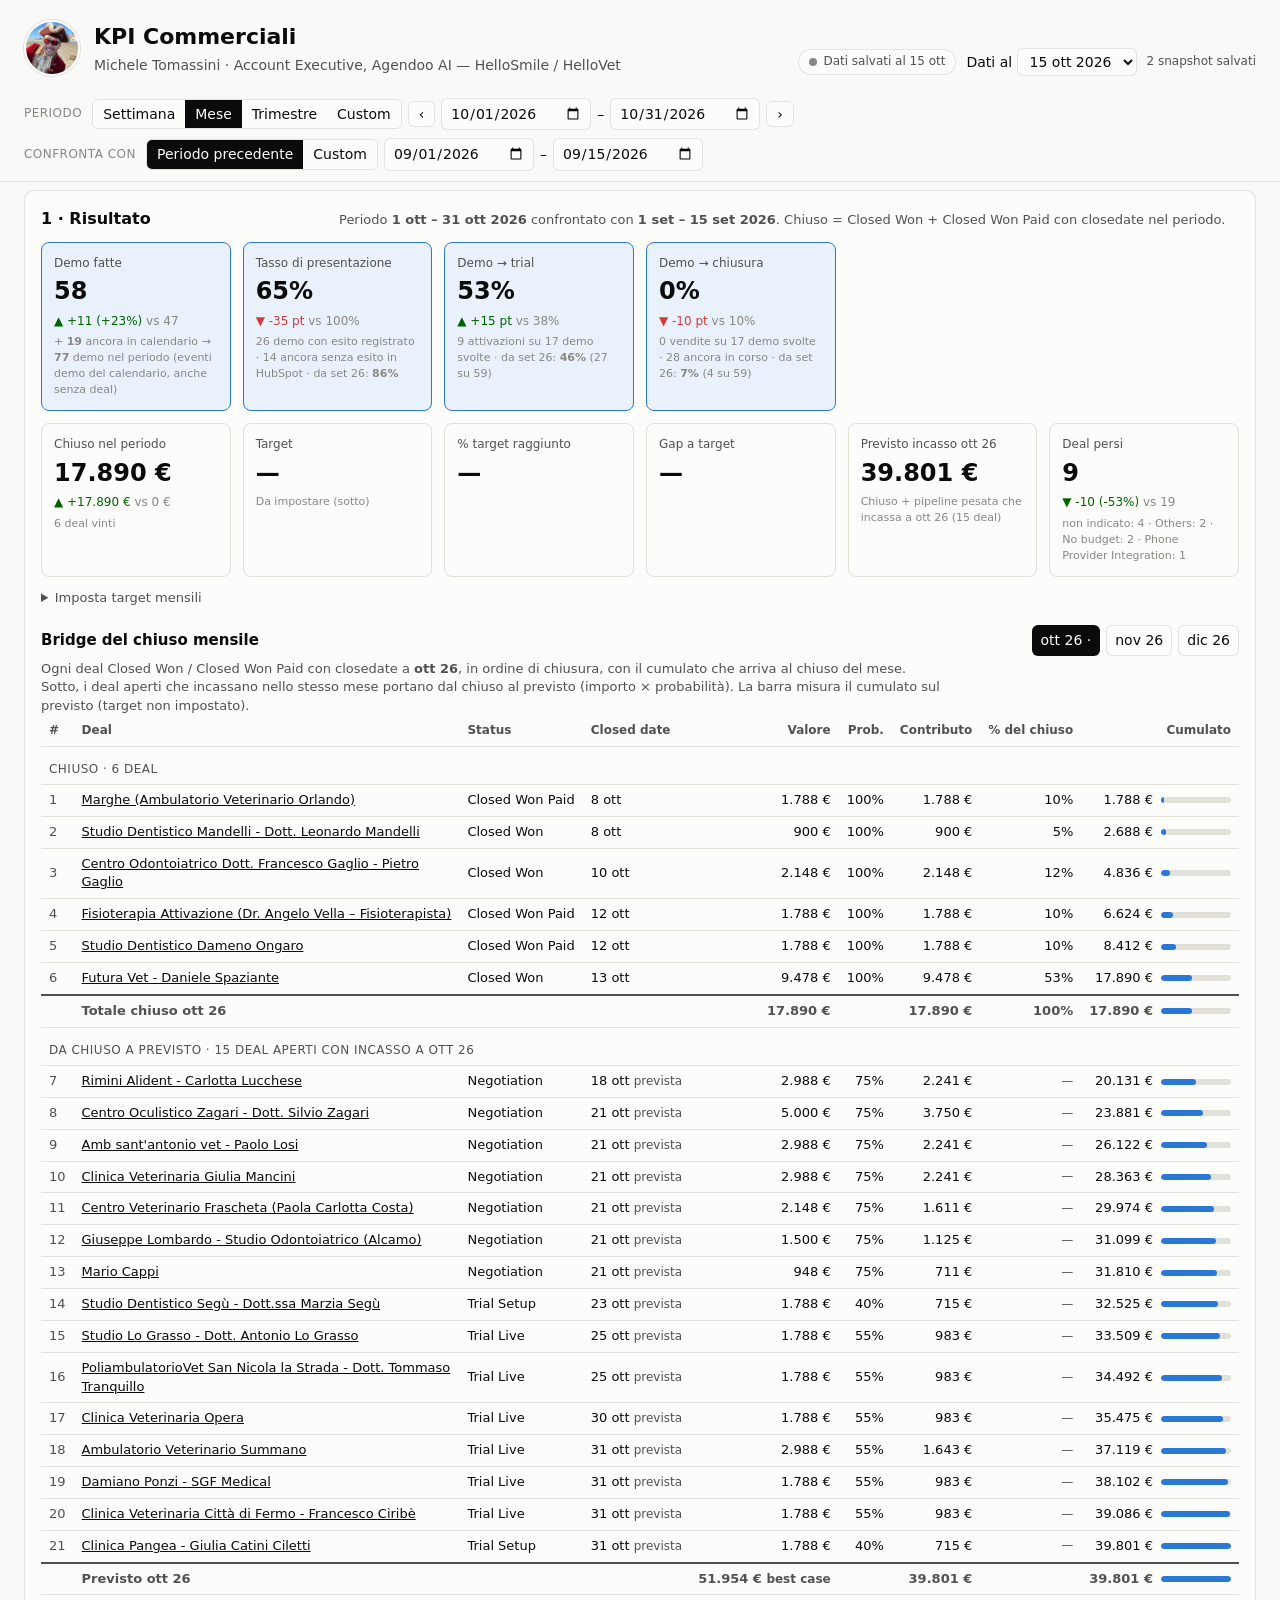
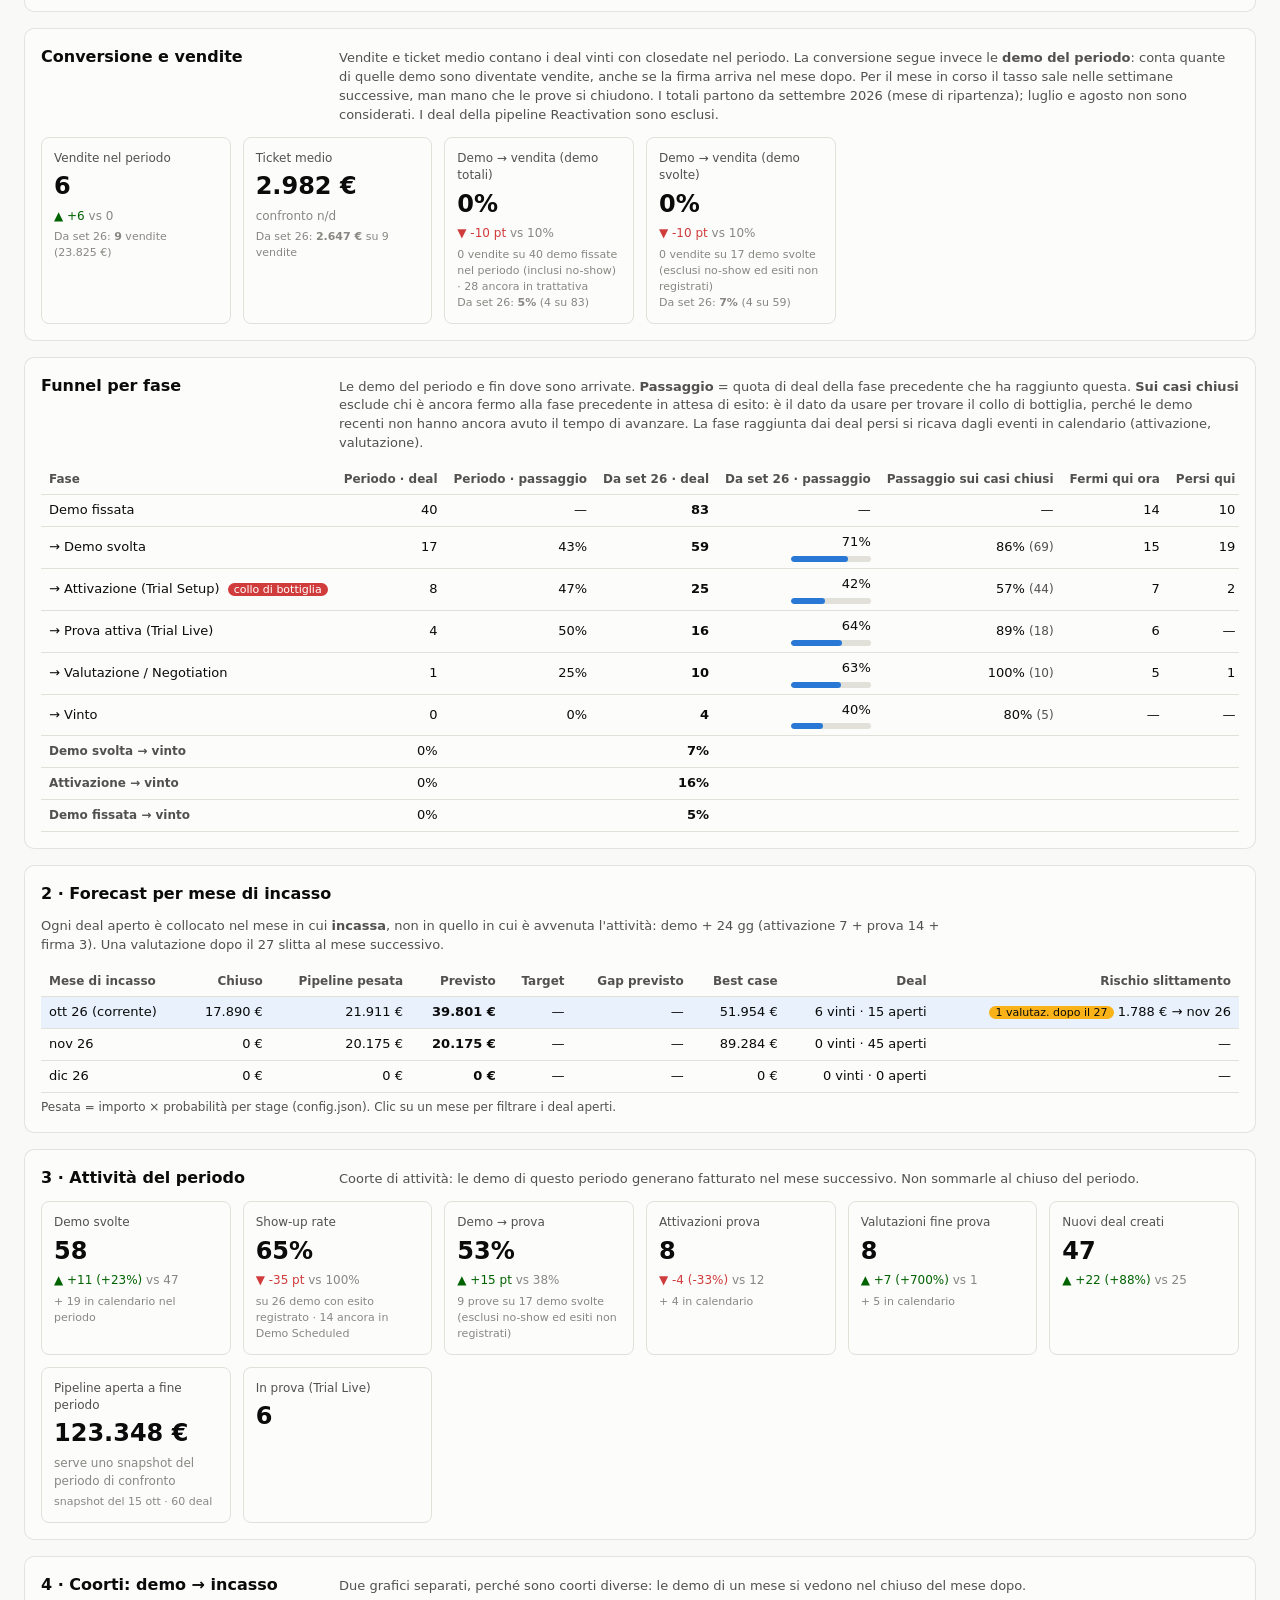
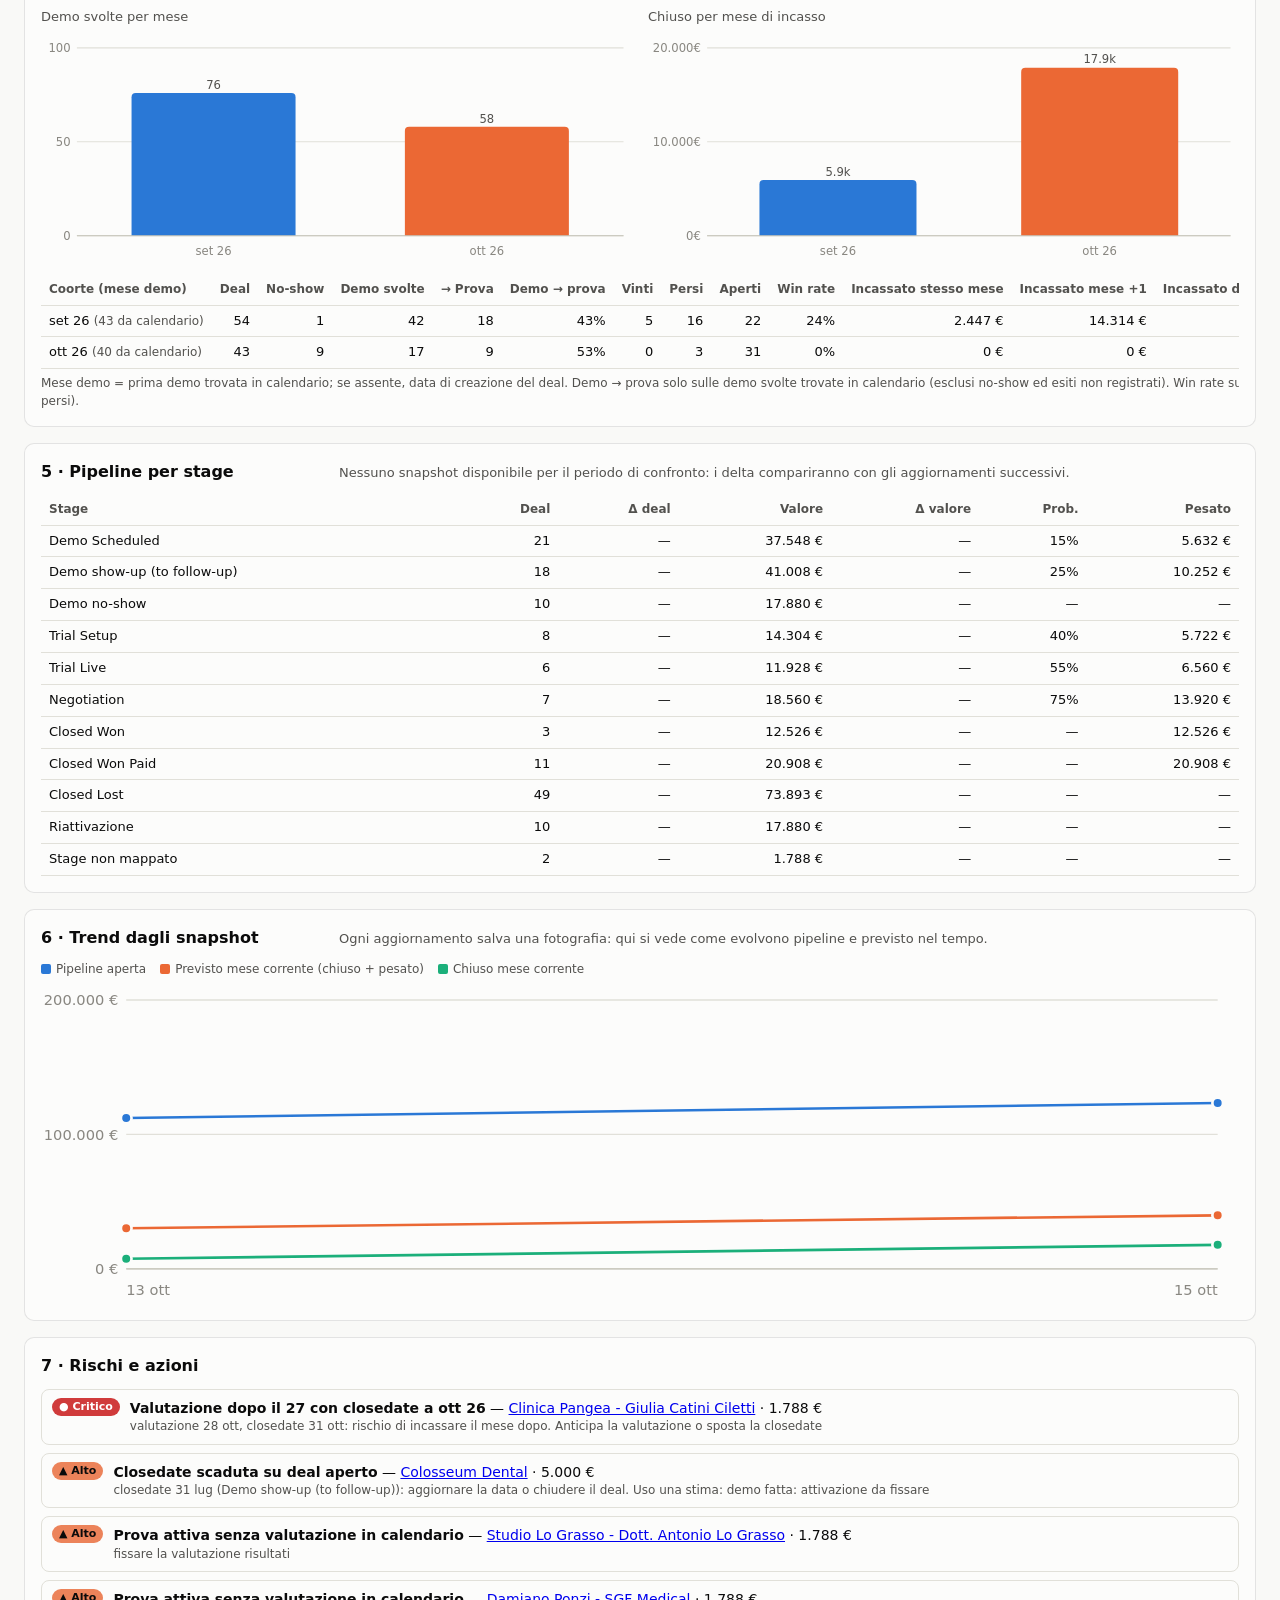
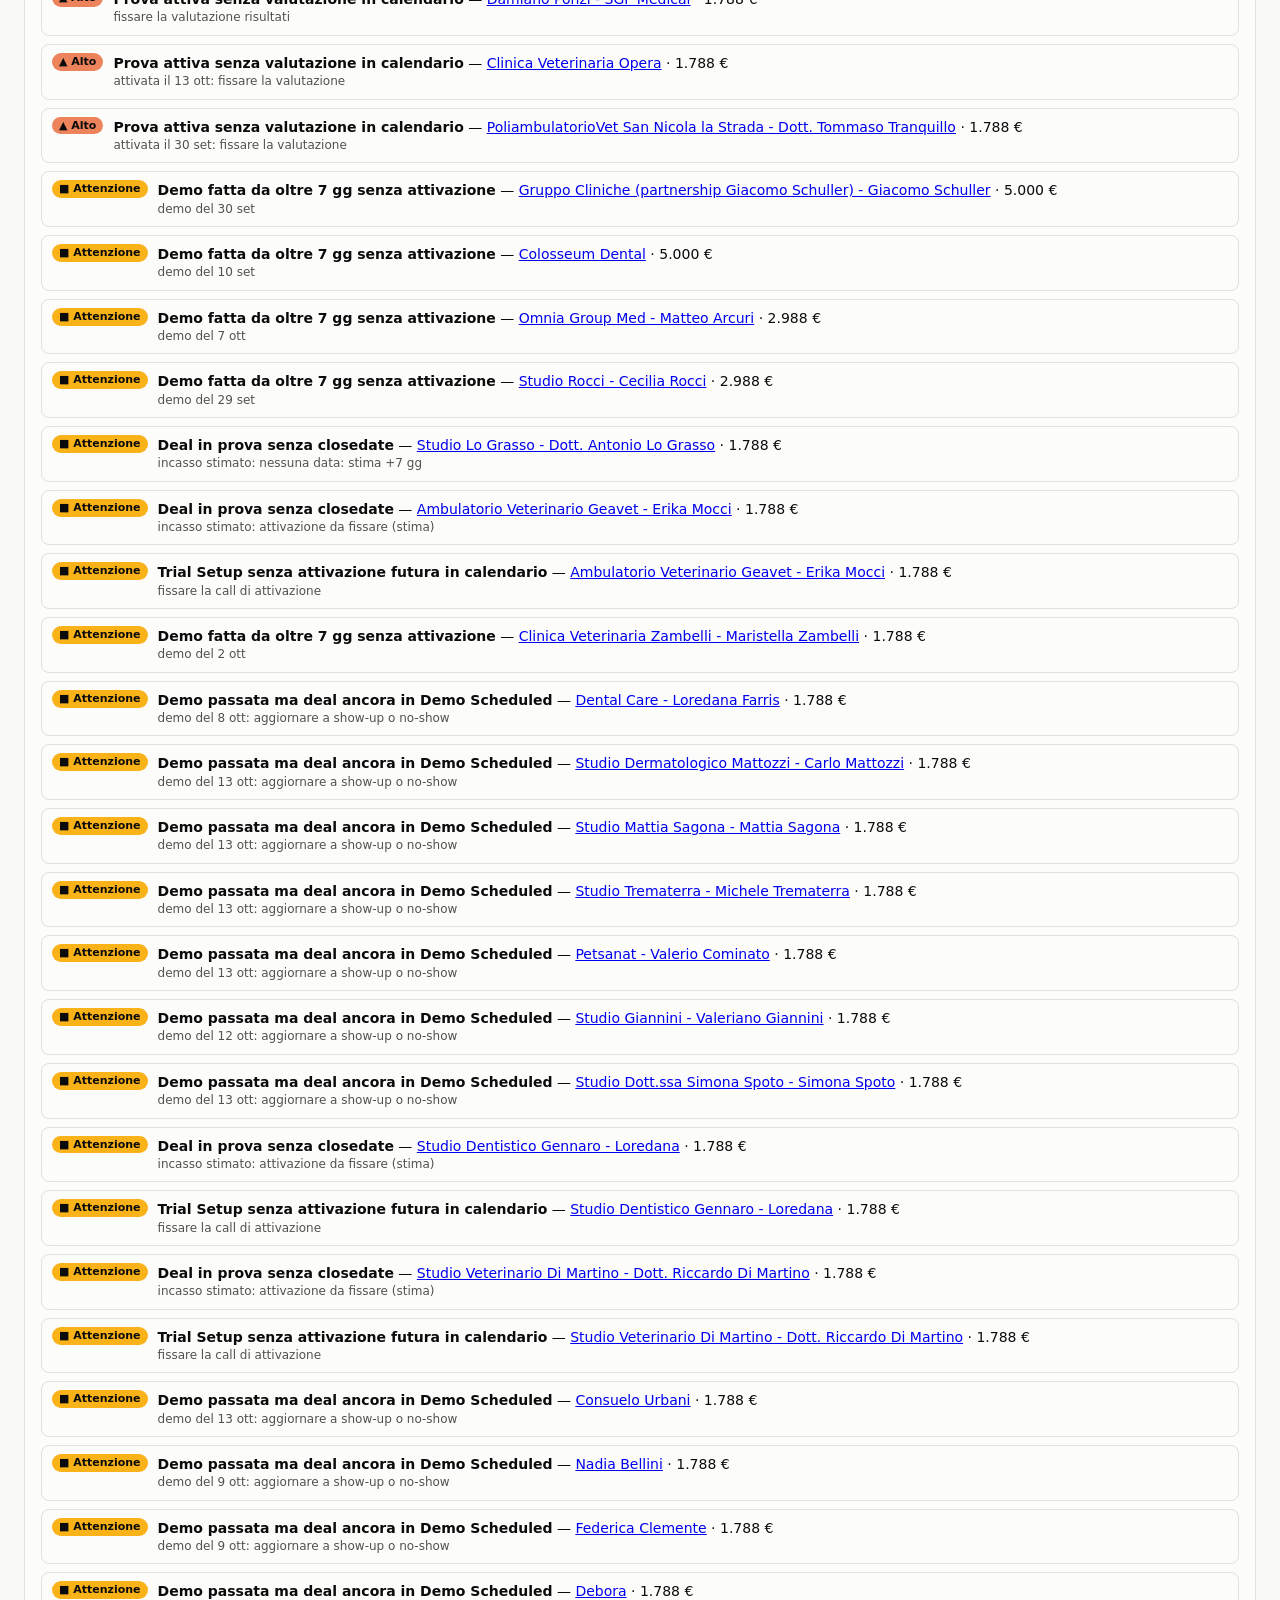
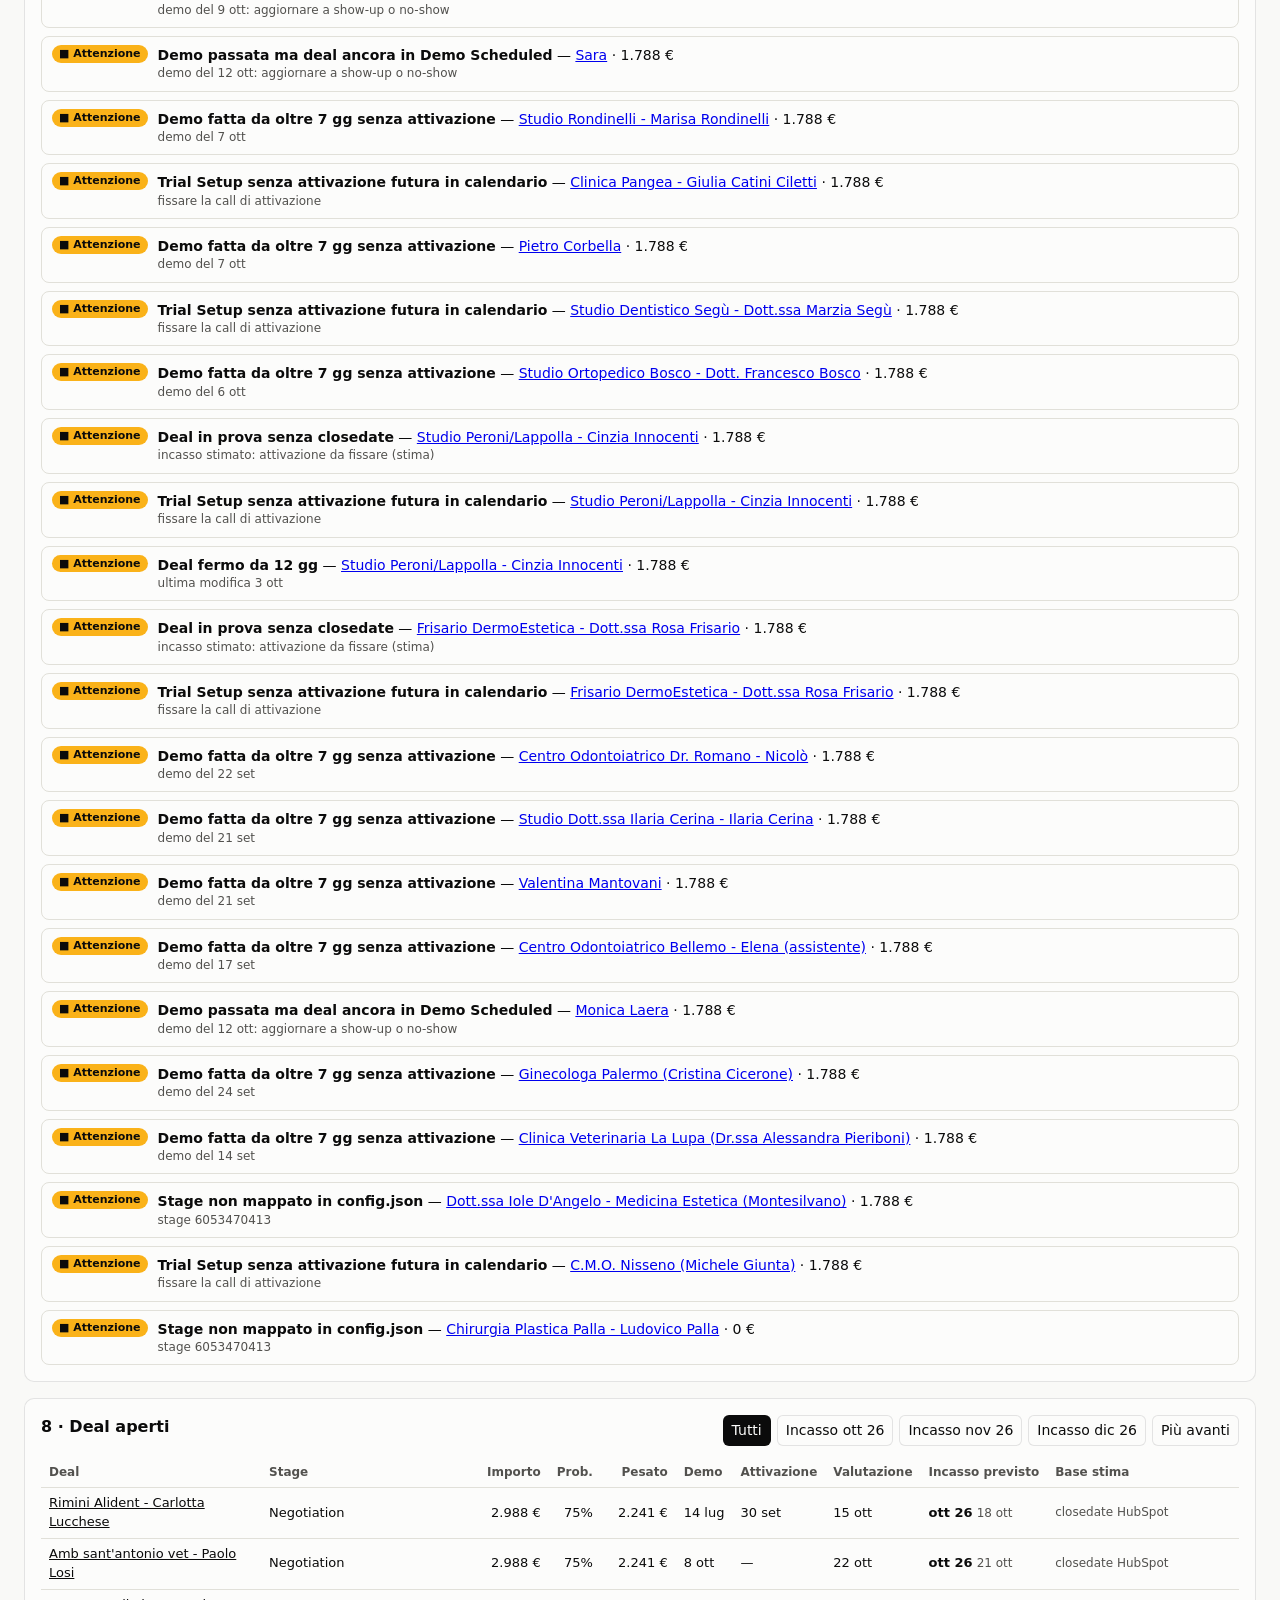
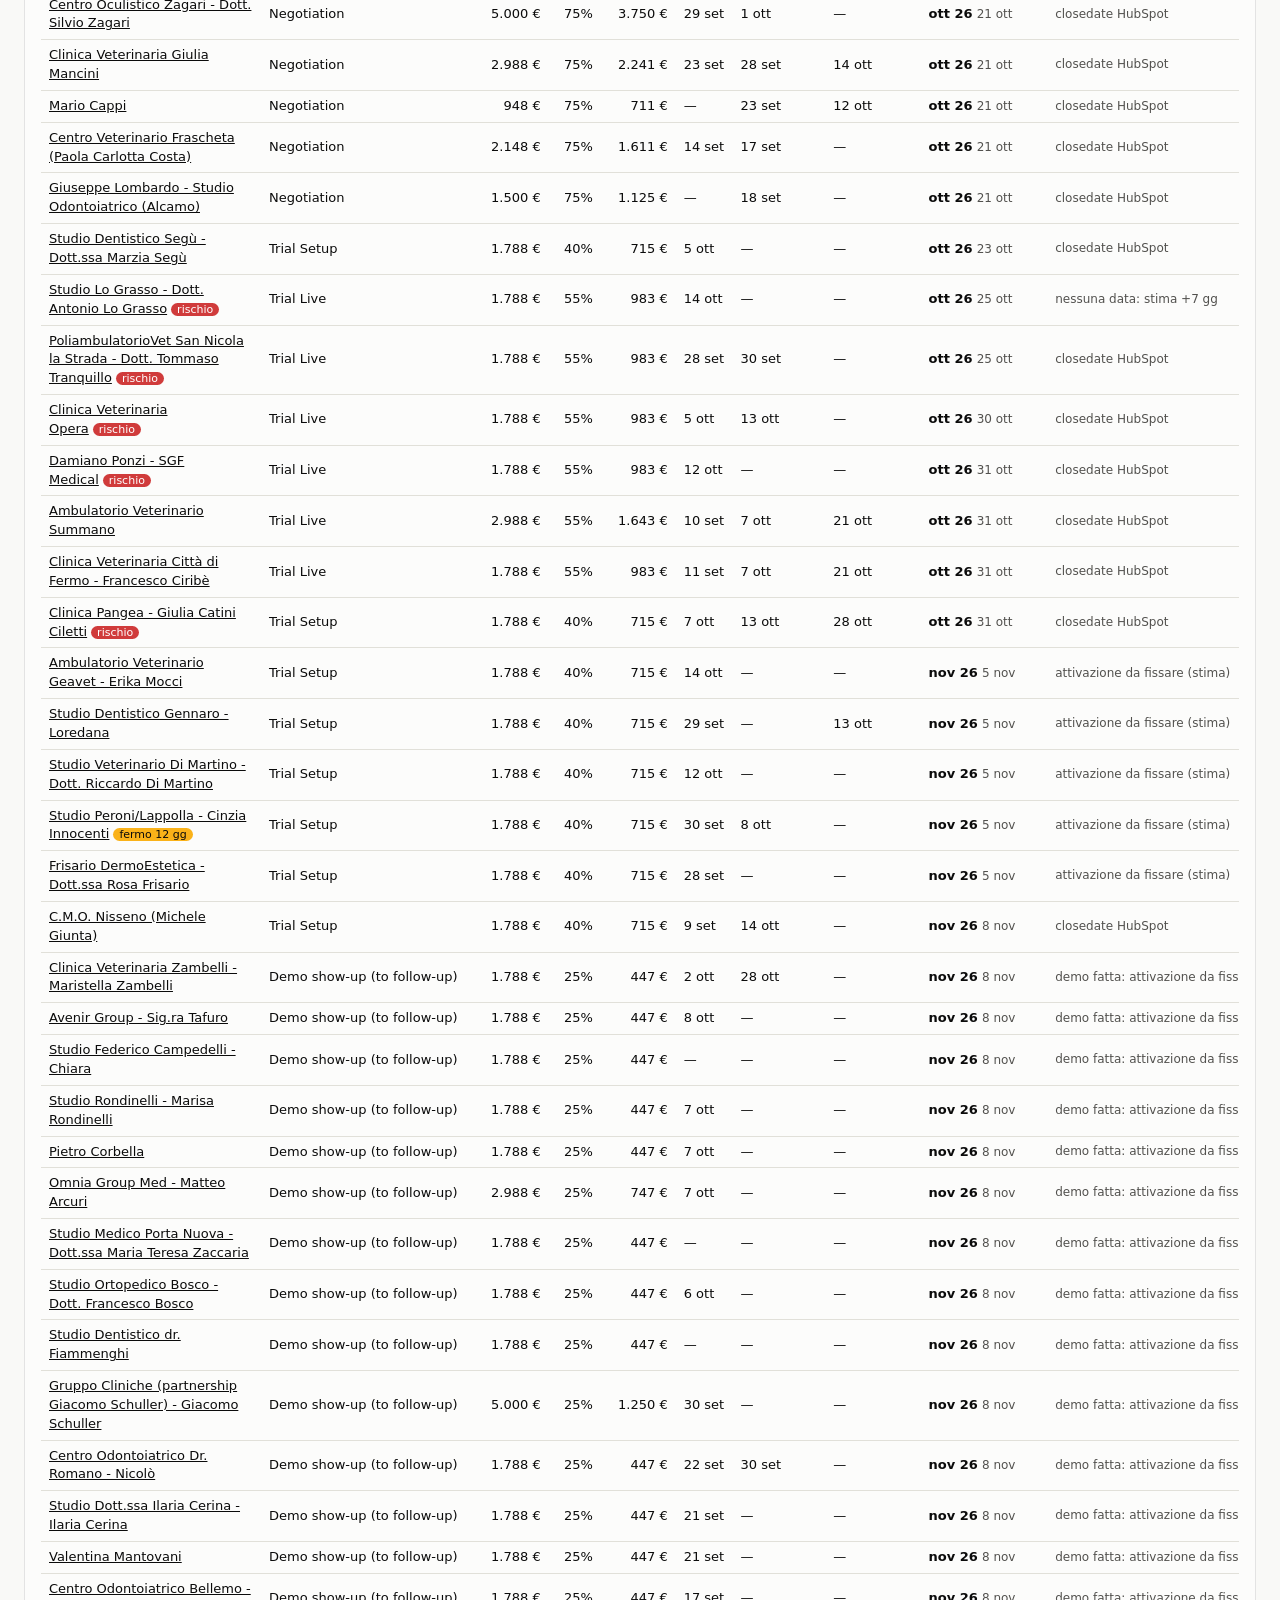
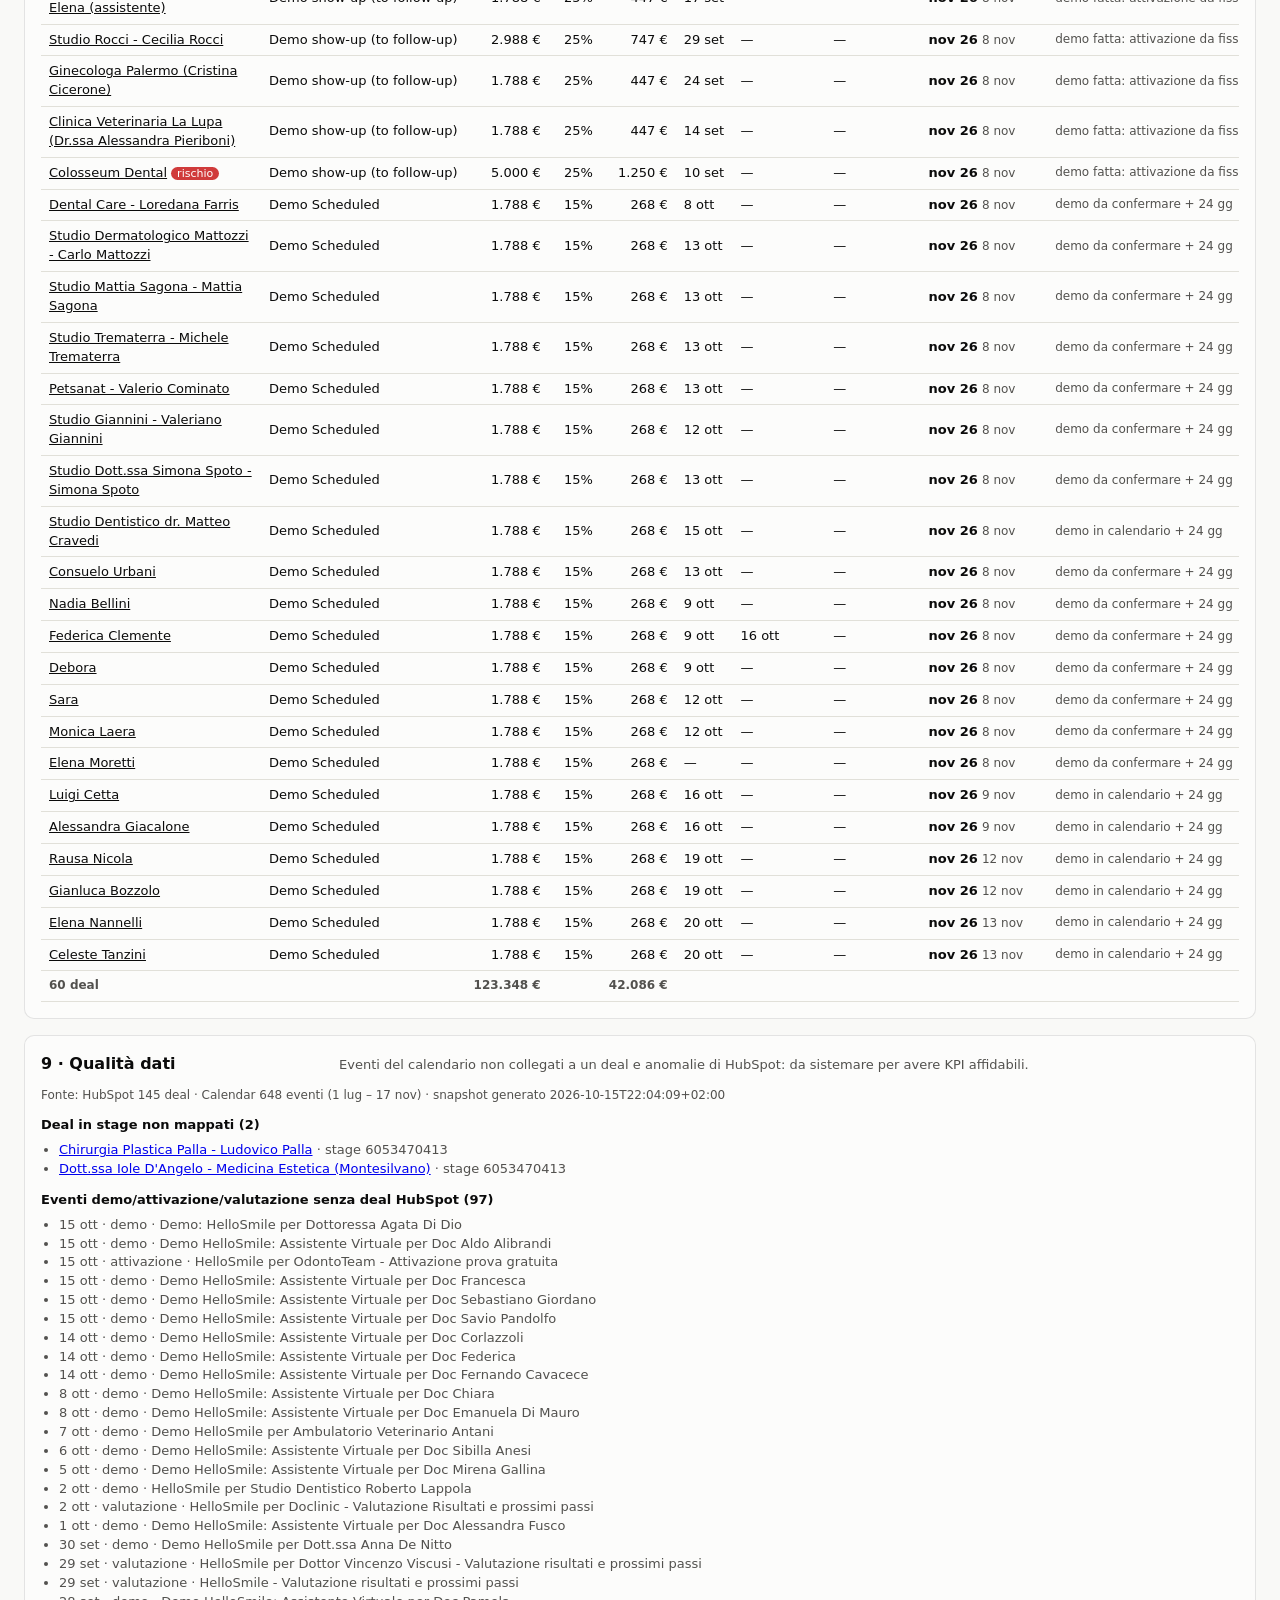
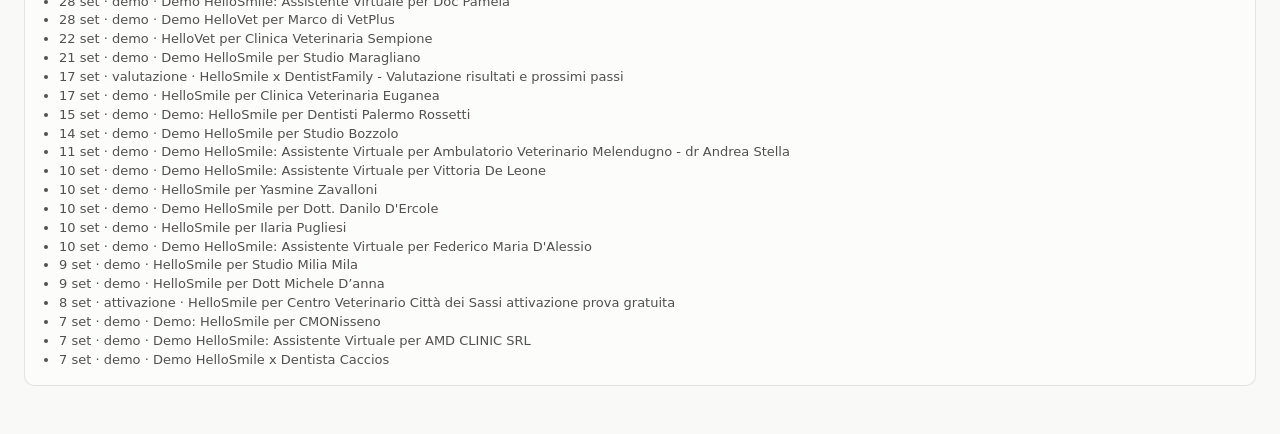
==== dashboard/index.html @ 88252d1d "KPI chiave in testa al blocco Risultato Demo fatte e in calendario, tasso di presentazione, demo -> " ====
<!doctype html>
<html lang="it">
<head>
<meta charset="utf-8">
<meta name="viewport" content="width=device-width, initial-scale=1">
<title>KPI Commerciali</title>
<link rel="icon" href="data:image/svg+xml,%3Csvg xmlns=%22http://www.w3.org/2000/svg%22 viewBox=%220 0 16 16%22%3E%3Crect x=%222%22 y=%228%22 width=%223%22 height=%226%22 fill=%22%232a78d6%22/%3E%3Crect x=%227%22 y=%225%22 width=%223%22 height=%229%22 fill=%22%232a78d6%22/%3E%3Crect x=%2212%22 y=%222%22 width=%223%22 height=%2212%22 fill=%22%23eb6834%22/%3E%3C/svg%3E">
<link rel="stylesheet" href="styles.css">
</head>
<body>
<header class="top">
  <div class="brand">
    <img class="avatar" src="avatar.jpg" alt="Michele Tomassini" width="56" height="56">
    <div>
    <h1>KPI Commerciali</h1>
    <p class="sub" id="who"></p>
    </div>
  </div>
  <div class="snap">
    <span class="live" id="liveStatus" data-state="saved"><i aria-hidden="true"></i><span id="liveText">Dati salvati</span></span>
    <button id="refresh" hidden>Aggiorna ora</button>
    <label>Dati al
      <select id="snapshot"></select>
    </label>
    <span class="muted" id="generated"></span>
  </div>
</header>
<p class="live-msg" id="liveMsg" hidden></p>

<section class="controls" aria-label="Periodo">
  <div class="ctl">
    <span class="ctl-label">Periodo</span>
    <div class="seg" id="ptype">
      <button data-v="week">Settimana</button>
      <button data-v="month" class="on">Mese</button>
      <button data-v="quarter">Trimestre</button>
      <button data-v="custom">Custom</button>
    </div>
    <button class="nav" id="prev" aria-label="Periodo precedente">‹</button>
    <input type="date" id="aFrom"> – <input type="date" id="aTo">
    <button class="nav" id="next" aria-label="Periodo successivo">›</button>
  </div>
  <div class="ctl">
    <span class="ctl-label">Confronta con</span>
    <div class="seg" id="ctype">
      <button data-v="prev" class="on" title="Se il periodo è in corso, il confronto è a pari giorni trascorsi">Periodo precedente</button>
      <button data-v="custom">Custom</button>
    </div>
    <input type="date" id="bFrom"> – <input type="date" id="bTo">
  </div>
</section>

<main>
  <section class="block">
    <div class="block-head">
      <h2>1 · Risultato</h2>
      <p class="hint" id="resHint"></p>
    </div>
    <div class="tiles key" id="tilesKey"></div>
    <div class="tiles" id="tilesResult"></div>
    <details class="targets">
      <summary>Imposta target mensili</summary>
      <div id="targetEditor"></div>
    </details>
    <div class="bridge">
      <div class="bridge-head">
        <h3>Bridge del chiuso mensile</h3>
        <div class="filters" id="bridgeMonths"></div>
      </div>
      <p class="hint" id="bridgeHint"></p>
      <div class="table-wrap"><table id="bridge"></table></div>
    </div>
  </section>

  <section class="block">
    <div class="block-head">
      <h2>Conversione e vendite</h2>
      <p class="hint">Vendite e ticket medio contano i deal vinti con closedate nel periodo. La conversione segue invece le <b>demo del periodo</b>: conta quante di quelle demo sono diventate vendite, anche se la firma arriva nel mese dopo. Per il mese in corso il tasso sale nelle settimane successive, man mano che le prove si chiudono. I totali partono da settembre 2026 (mese di ripartenza); luglio e agosto non sono considerati. I deal della pipeline Reactivation sono esclusi.</p>
    </div>
    <div class="tiles" id="tilesConversion"></div>
  </section>

  <section class="block">
    <div class="block-head">
      <h2>Funnel per fase</h2>
      <p class="hint">Le demo del periodo e fin dove sono arrivate. <b>Passaggio</b> = quota di deal della fase precedente che ha raggiunto questa. <b>Sui casi chiusi</b> esclude chi è ancora fermo alla fase precedente in attesa di esito: è il dato da usare per trovare il collo di bottiglia, perché le demo recenti non hanno ancora avuto il tempo di avanzare. La fase raggiunta dai deal persi si ricava dagli eventi in calendario (attivazione, valutazione).</p>
    </div>
    <div class="table-wrap"><table id="funnel"></table></div>
  </section>

  <section class="block">
    <div class="block-head">
      <h2>2 · Forecast per mese di incasso</h2>
      <p class="hint">Ogni deal aperto è collocato nel mese in cui <b>incassa</b>, non in quello in cui è avvenuta l'attività: demo + 24 gg (attivazione 7 + prova 14 + firma 3). Una valutazione dopo il 27 slitta al mese successivo.</p>
    </div>
    <div class="table-wrap"><table id="forecast"></table></div>
  </section>

  <section class="block">
    <div class="block-head">
      <h2>3 · Attività del periodo</h2>
      <p class="hint">Coorte di attività: le demo di questo periodo generano fatturato nel mese successivo. Non sommarle al chiuso del periodo.</p>
    </div>
    <div class="tiles" id="tilesActivity"></div>
  </section>

  <section class="block">
    <div class="block-head">
      <h2>4 · Coorti: demo → incasso</h2>
      <p class="hint">Due grafici separati, perché sono coorti diverse: le demo di un mese si vedono nel chiuso del mese dopo.</p>
    </div>
    <div class="charts2">
      <figure class="chart"><figcaption>Demo svolte per mese</figcaption><div id="chDemos"></div></figure>
      <figure class="chart"><figcaption>Chiuso per mese di incasso</figcaption><div id="chClosed"></div></figure>
    </div>
    <div class="table-wrap"><table id="cohorts"></table></div>
  </section>

  <section class="block">
    <div class="block-head">
      <h2>5 · Pipeline per stage</h2>
      <p class="hint" id="pipeHint"></p>
    </div>
    <div class="table-wrap"><table id="pipeline"></table></div>
  </section>

  <section class="block">
    <div class="block-head">
      <h2>6 · Trend dagli snapshot</h2>
      <p class="hint">Ogni aggiornamento salva una fotografia: qui si vede come evolvono pipeline e previsto nel tempo.</p>
    </div>
    <figure class="chart"><div id="chTrend"></div></figure>
  </section>

  <section class="block">
    <div class="block-head">
      <h2>7 · Rischi e azioni</h2>
    </div>
    <ul class="risks" id="risks"></ul>
  </section>

  <section class="block">
    <div class="block-head">
      <h2>8 · Deal aperti</h2>
      <div class="filters" id="dealFilters"></div>
    </div>
    <div class="table-wrap"><table id="deals"></table></div>
  </section>

  <section class="block">
    <div class="block-head">
      <h2>9 · Qualità dati</h2>
      <p class="hint">Eventi del calendario non collegati a un deal e anomalie di HubSpot: da sistemare per avere KPI affidabili.</p>
    </div>
    <div id="quality"></div>
  </section>
</main>

<div class="tooltip" id="tip" role="tooltip" hidden></div>
<script src="live.js"></script>
<script src="app.js"></script>
</body>
</html>
---- dashboard/styles.css ----
:root {
  color-scheme: light;
  --page: #f9f9f7;
  --surface: #fcfcfb;
  --ink: #0b0b0b;
  --ink-2: #52514e;
  --muted: #898781;
  --grid: #e1e0d9;
  --axis: #c3c2b7;
  --ring: rgba(11, 11, 11, 0.10);
  --s1: #2a78d6;
  --s2: #eb6834;
  --s3: #1baf7a;
  --good: #006300;
  --bad: #d03b3b;
  --warn: #fab219;
  --serious: #ec835a;
  --accent-wash: #e8f1fc;
}
@media (prefers-color-scheme: dark) {
  :root:not([data-theme="light"]) {
    color-scheme: dark;
    --page: #0d0d0d;
    --surface: #1a1a19;
    --ink: #f0efec;
    --ink-2: #c3c2b7;
    --muted: #898781;
    --grid: #2c2c2a;
    --axis: #383835;
    --ring: rgba(255, 255, 255, 0.10);
    --s1: #3987e5;
    --s2: #d95926;
    --s3: #199e70;
    --good: #0ca30c;
    --accent-wash: #16263a;
  }
}
:root[data-theme="dark"] {
  color-scheme: dark;
  --page: #0d0d0d;
  --surface: #1a1a19;
  --ink: #f0efec;
  --ink-2: #c3c2b7;
  --muted: #898781;
  --grid: #2c2c2a;
  --axis: #383835;
  --ring: rgba(255, 255, 255, 0.10);
  --s1: #3987e5;
  --s2: #d95926;
  --s3: #199e70;
  --good: #0ca30c;
  --accent-wash: #16263a;
}

* { box-sizing: border-box; }
body {
  margin: 0;
  background: var(--page);
  color: var(--ink);
  font: 14px/1.45 system-ui, -apple-system, "Segoe UI", sans-serif;
}
h1 { font-size: 22px; margin: 0; }
h2 { font-size: 16px; margin: 0; }
.sub, .muted, .hint { color: var(--ink-2); }
.hint { margin: 4px 0 0; font-size: 13px; max-width: 900px; }
.muted { font-size: 12px; }

.top {
  display: flex; flex-wrap: wrap; gap: 12px; justify-content: space-between; align-items: end;
  padding: 20px 24px 12px;
}
.top .sub { margin: 2px 0 0; }
.brand { display: flex; align-items: center; gap: 14px; }
.avatar { width: 56px; height: 56px; border-radius: 50%; object-fit: cover; flex: none;
  border: 2px solid var(--surface); box-shadow: 0 0 0 1px var(--ring); }
.snap { display: flex; gap: 10px; align-items: center; flex-wrap: wrap; }
.live { display: inline-flex; align-items: center; gap: 6px; font-size: 12px; color: var(--ink-2);
  border: 1px solid var(--ring); border-radius: 999px; padding: 3px 10px; background: var(--surface); }
.live i { width: 8px; height: 8px; border-radius: 50%; background: var(--muted); }
.live[data-state="live"] i { background: var(--good); }
.live[data-state="loading"] i { background: var(--s1); animation: pulse 1.2s ease-in-out infinite; }
.live[data-state="partial"] i { background: var(--warn); }
.live[data-state="error"] i { background: var(--bad); }
@keyframes pulse { 50% { opacity: .3; } }
@media (prefers-reduced-motion: reduce) { .live[data-state="loading"] i { animation: none; } }
.live-msg { margin: 0 24px 8px; padding: 8px 12px; border-radius: 8px; font-size: 13px;
  background: var(--surface); border: 1px solid var(--ring); color: var(--ink-2); }
select, input[type=date], input[type=number], button {
  font: inherit; color: var(--ink); background: var(--surface);
  border: 1px solid var(--ring); border-radius: 6px; padding: 4px 8px;
}
button { cursor: pointer; }

.controls {
  position: sticky; top: env(safe-area-inset-top, 0px); z-index: 5;
  display: flex; flex-wrap: wrap; gap: 8px 24px;
  padding: 10px 24px; background: var(--page); border-bottom: 1px solid var(--grid);
}
.ctl { display: flex; flex-wrap: wrap; gap: 6px; align-items: center; }
.ctl-label { font-size: 12px; color: var(--muted); text-transform: uppercase; letter-spacing: .04em; margin-right: 4px; }
.seg { display: inline-flex; border: 1px solid var(--ring); border-radius: 6px; overflow: hidden; }
.seg button { border: 0; border-radius: 0; background: var(--surface); padding: 4px 10px; }
.seg button.on { background: var(--ink); color: var(--surface); }
.nav { padding: 2px 10px; }

main { padding: 8px 24px 48px; display: grid; gap: 16px; }
.block {
  background: var(--surface); border: 1px solid var(--ring); border-radius: 10px; padding: 16px;
  min-width: 0;
}
.block-head { margin-bottom: 12px; display: flex; flex-wrap: wrap; justify-content: space-between; gap: 8px; align-items: start; }
.block-head > div:first-child, .block-head h2 { flex: 0 0 auto; }
.block-head .hint { flex-basis: 100%; }

.tiles { display: grid; grid-template-columns: repeat(auto-fill, minmax(180px, 1fr)); gap: 12px; }
.tiles.key { margin-bottom: 12px; }
.tiles.key .tile { border-color: var(--s1); background: var(--accent-wash); }
.tile { border: 1px solid var(--grid); border-radius: 8px; padding: 12px; }
.tile .k { font-size: 12px; color: var(--ink-2); }
.tile .v { font-size: 24px; font-weight: 600; margin-top: 2px; }
.tile .cmp { font-size: 12px; color: var(--ink-2); margin-top: 4px; }
.tile .note { font-size: 11px; color: var(--muted); margin-top: 4px; }
.up { color: var(--good); }
.down { color: var(--bad); }
.flat { color: var(--muted); }
.bar { height: 6px; background: var(--grid); border-radius: 3px; margin-top: 8px; overflow: hidden; }
.bar > span { display: block; height: 100%; background: var(--s1); border-radius: 3px; }

.table-wrap { overflow-x: auto; }
table { border-collapse: collapse; width: 100%; font-size: 13px; }
th, td { text-align: left; padding: 6px 8px; border-bottom: 1px solid var(--grid); white-space: nowrap; }
th { font-weight: 600; color: var(--ink-2); font-size: 12px; }
td.n, th.n { text-align: right; font-variant-numeric: tabular-nums; }
tr.current td { background: var(--accent-wash); }
tr.click { cursor: pointer; }
tr.click:hover td { background: var(--accent-wash); }
td.name { white-space: normal; min-width: 220px; }
td.name a { color: inherit; }

.charts2 { display: grid; grid-template-columns: repeat(auto-fit, minmax(300px, 1fr)); gap: 16px; margin-bottom: 12px; }
.chart { margin: 0; }
.chart figcaption { font-size: 13px; color: var(--ink-2); margin-bottom: 4px; }
.chart svg { width: 100%; height: auto; display: block; overflow: visible; }
.chart .gridline { stroke: var(--grid); stroke-width: 1; }
.chart .axis { stroke: var(--axis); stroke-width: 1; }
.chart text { fill: var(--muted); font-size: 11px; font-family: inherit; }
.chart text.val { fill: var(--ink-2); }
.chart .hit { fill: transparent; }
.legend { display: flex; gap: 14px; flex-wrap: wrap; font-size: 12px; color: var(--ink-2); margin-bottom: 6px; }
.legend i { display: inline-block; width: 10px; height: 10px; border-radius: 2px; margin-right: 5px; vertical-align: -1px; }
.empty { color: var(--muted); font-size: 13px; padding: 16px 0; }

.tooltip {
  position: fixed; pointer-events: none; z-index: 20;
  background: var(--surface); color: var(--ink); border: 1px solid var(--ring);
  border-radius: 6px; padding: 6px 8px; font-size: 12px; box-shadow: 0 4px 16px rgba(0,0,0,.12);
  max-width: 280px;
}

.risks { list-style: none; padding: 0; margin: 0; display: grid; gap: 8px; }
.risks li { display: flex; gap: 10px; align-items: start; padding: 8px 10px; border: 1px solid var(--grid); border-radius: 8px; }
.badge { font-size: 11px; font-weight: 600; padding: 1px 7px; border-radius: 10px; white-space: nowrap; color: #0b0b0b; }
.badge.critical { background: var(--bad); color: #fff; }
.badge.serious { background: var(--serious); }
.badge.warning { background: var(--warn); }
.risks .detail { color: var(--ink-2); font-size: 12px; }

.flag { font-size: 11px; padding: 0 6px; border-radius: 8px; background: var(--warn); color: #0b0b0b; margin-left: 4px; }
.flag.crit { background: var(--bad); color: #fff; }

.filters { display: flex; gap: 6px; flex-wrap: wrap; }
.filters button.on { background: var(--ink); color: var(--surface); }

.targets { margin-top: 12px; }
.targets summary { cursor: pointer; color: var(--ink-2); font-size: 13px; }
.target-grid { display: grid; grid-template-columns: repeat(auto-fill, minmax(150px, 1fr)); gap: 8px; margin-top: 8px; }
.target-grid label { font-size: 12px; color: var(--ink-2); display: grid; gap: 2px; }
.target-grid input { width: 100%; }
.targets .actions { margin-top: 8px; display: flex; gap: 8px; align-items: center; }

#quality h3 { font-size: 13px; margin: 12px 0 6px; }
.bridge { margin-top: 18px; }
.bridge-head { display: flex; align-items: center; justify-content: space-between; gap: 10px; flex-wrap: wrap; }
.bridge-head h3 { font-size: 15px; margin: 0; }
#bridge tr.sub td, #bridge tr.sub th { font-weight: 600; border-top: 2px solid var(--ink-2); }
#bridge tr.sep td { color: var(--ink-2); font-size: 12px; text-transform: uppercase; letter-spacing: .04em; padding-top: 14px; }
#bridge .cum { display: flex; align-items: center; gap: 8px; justify-content: flex-end; }
#bridge .cum .bar { width: 70px; flex: none; margin: 0; }
#bridge td.idx { color: var(--ink-2); width: 28px; }
#quality ul { margin: 0; padding-left: 18px; font-size: 13px; color: var(--ink-2); }

@media (max-width: 600px) {
  .top, .controls, main { padding-left: 16px; padding-right: 16px; }
  .live-msg { margin-left: 16px; margin-right: 16px; }
  .controls { position: static; }
  .tile .v { font-size: 20px; }
}
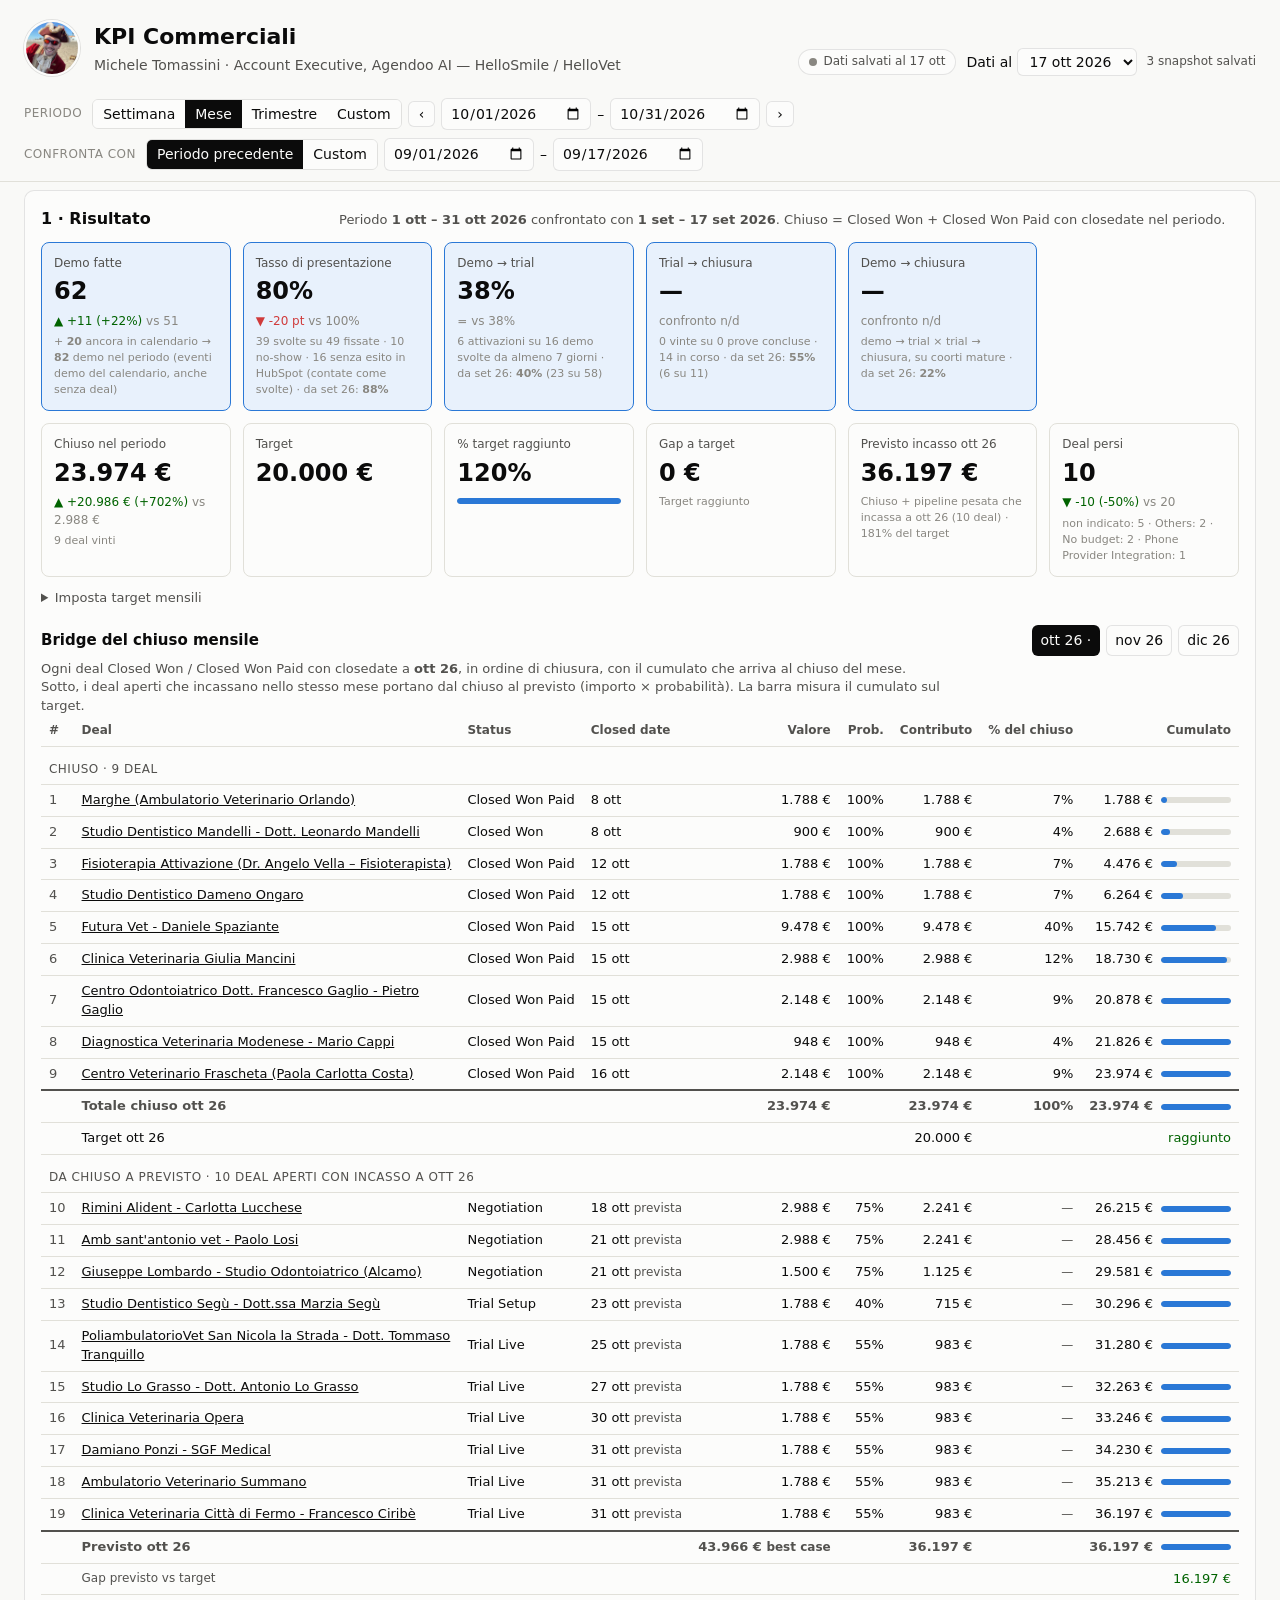
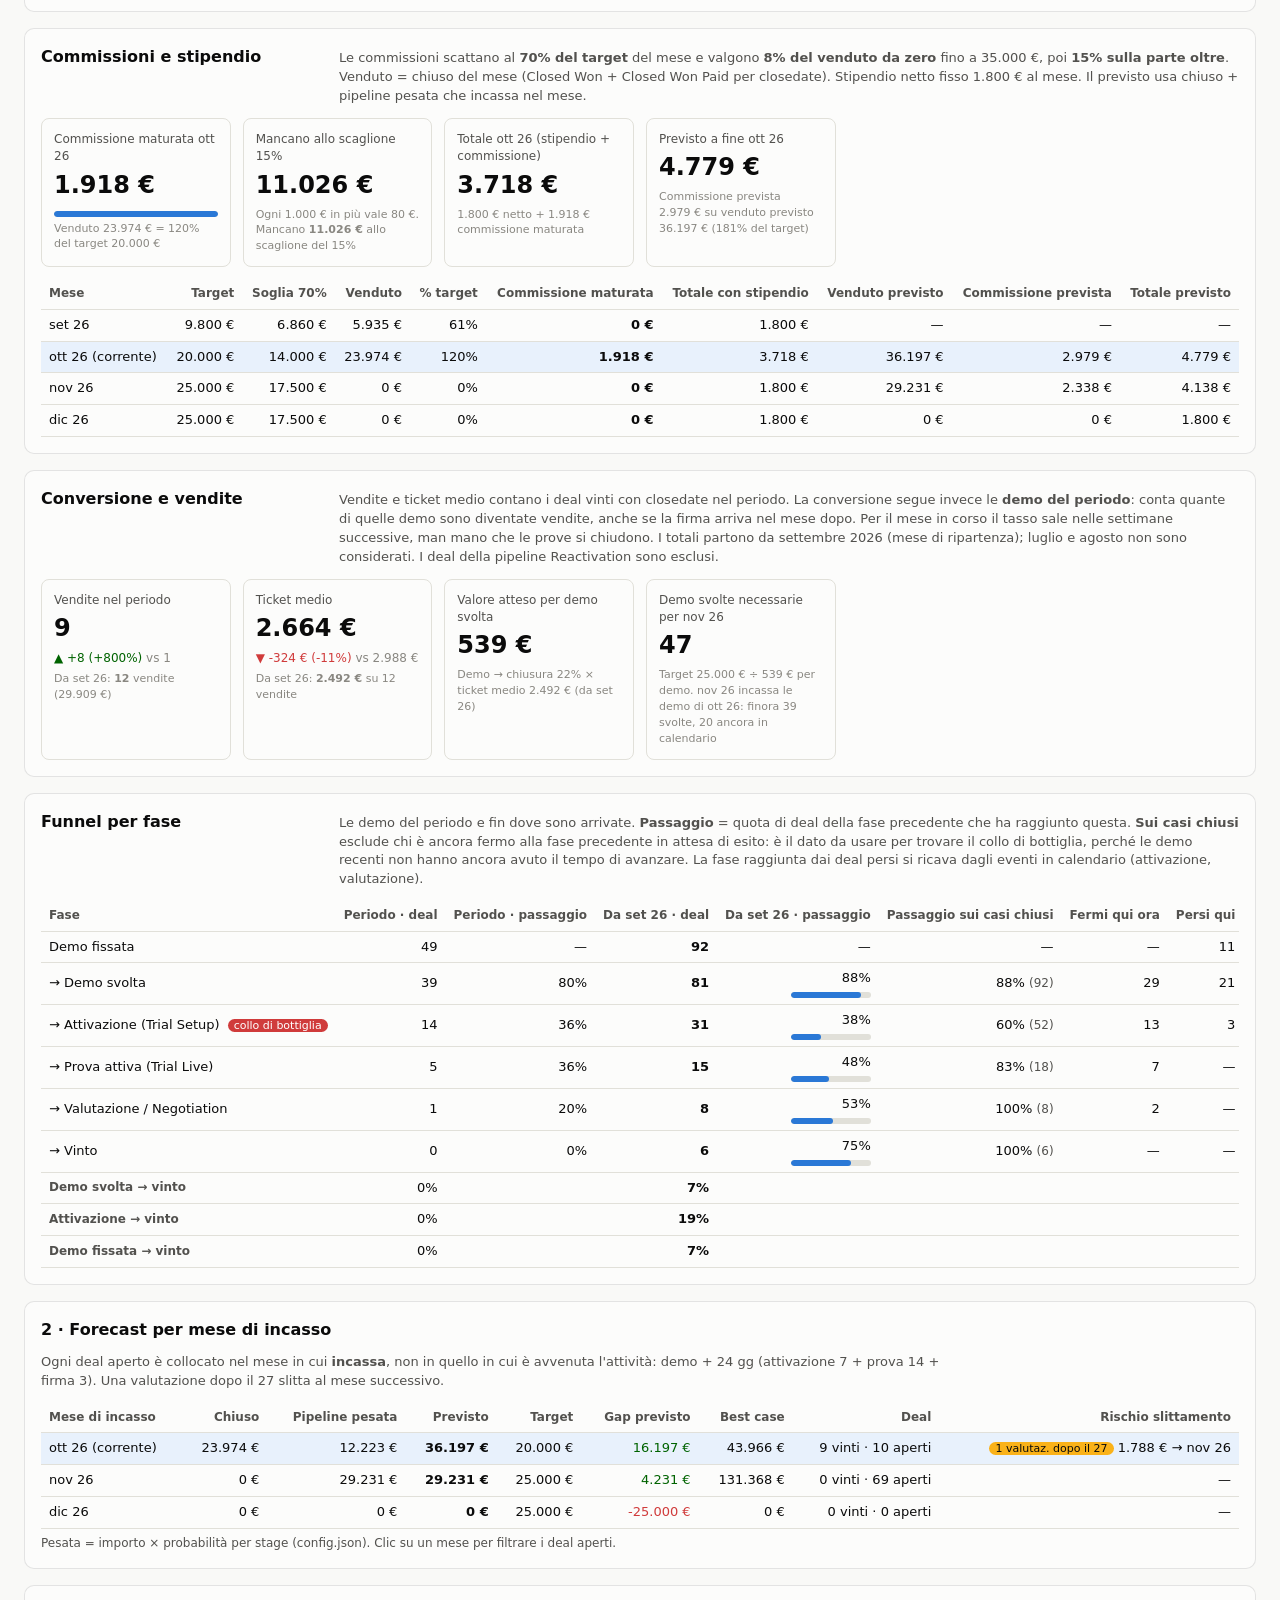
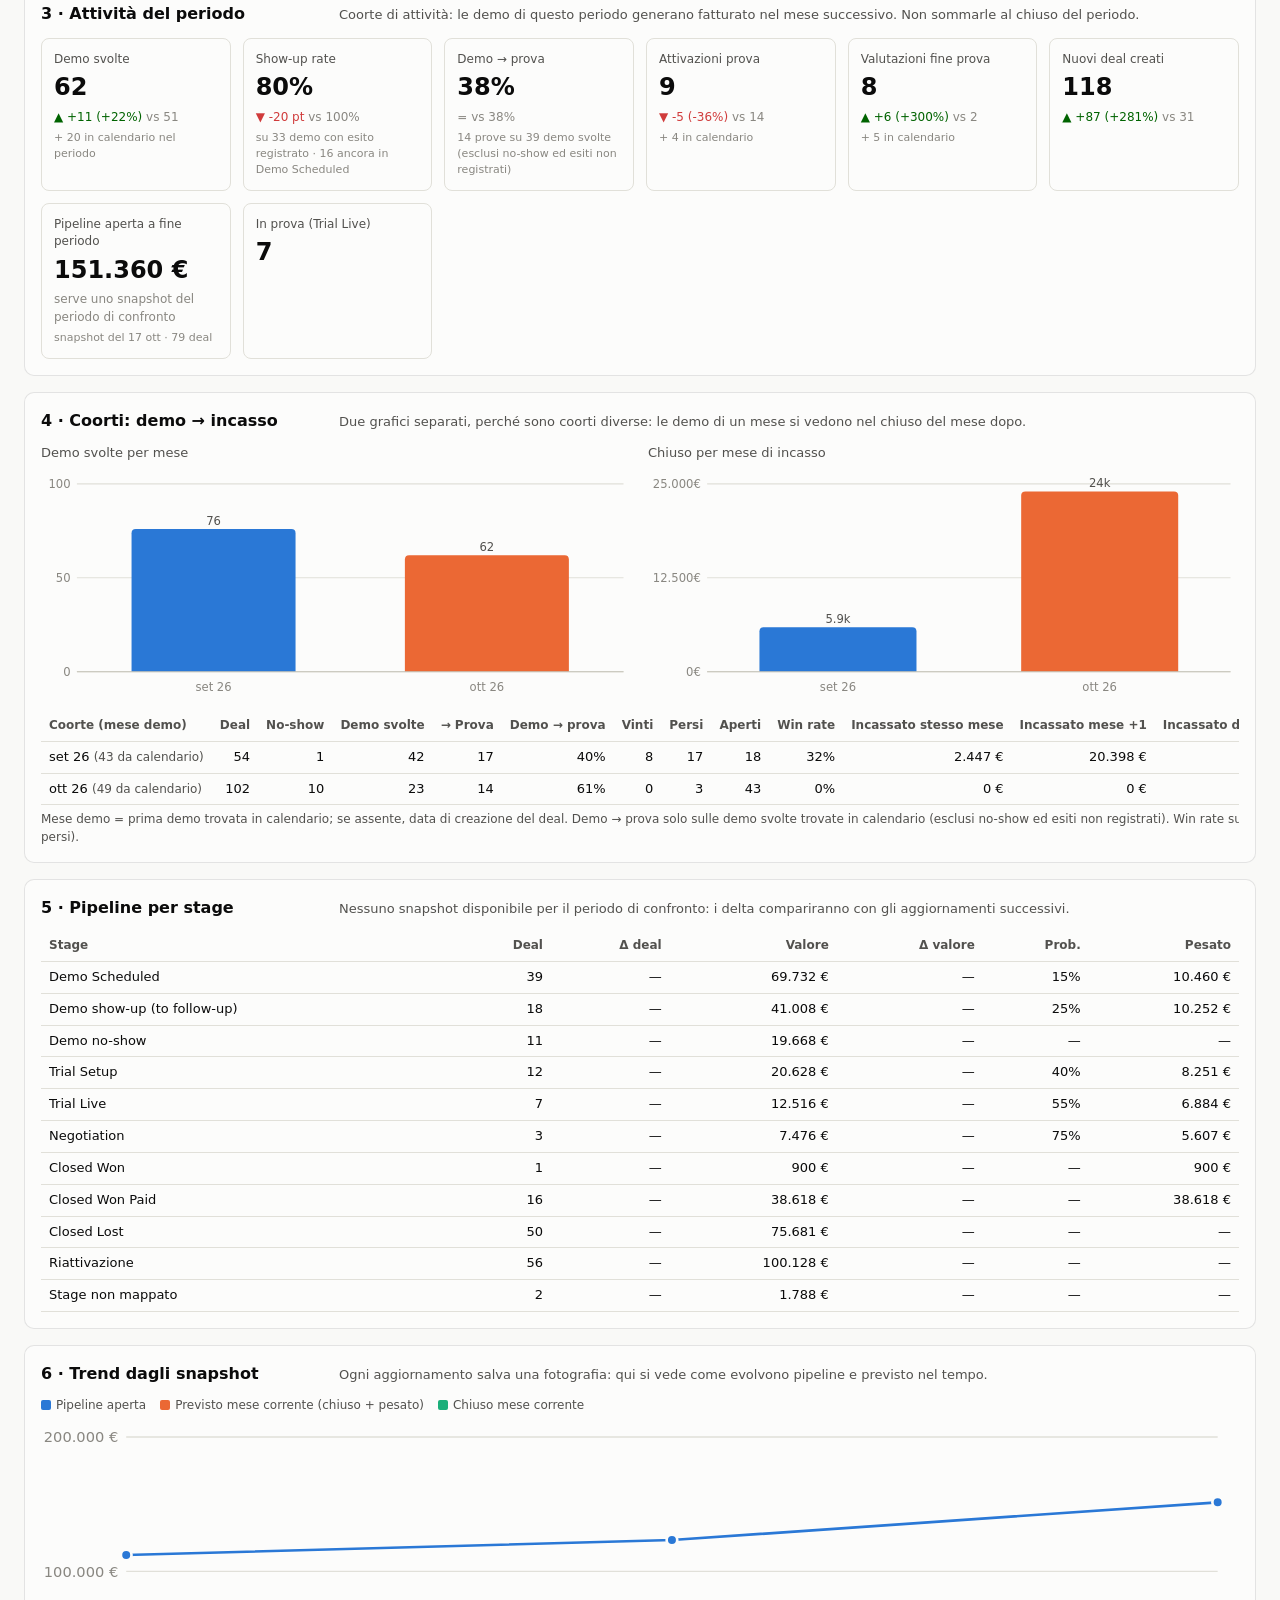
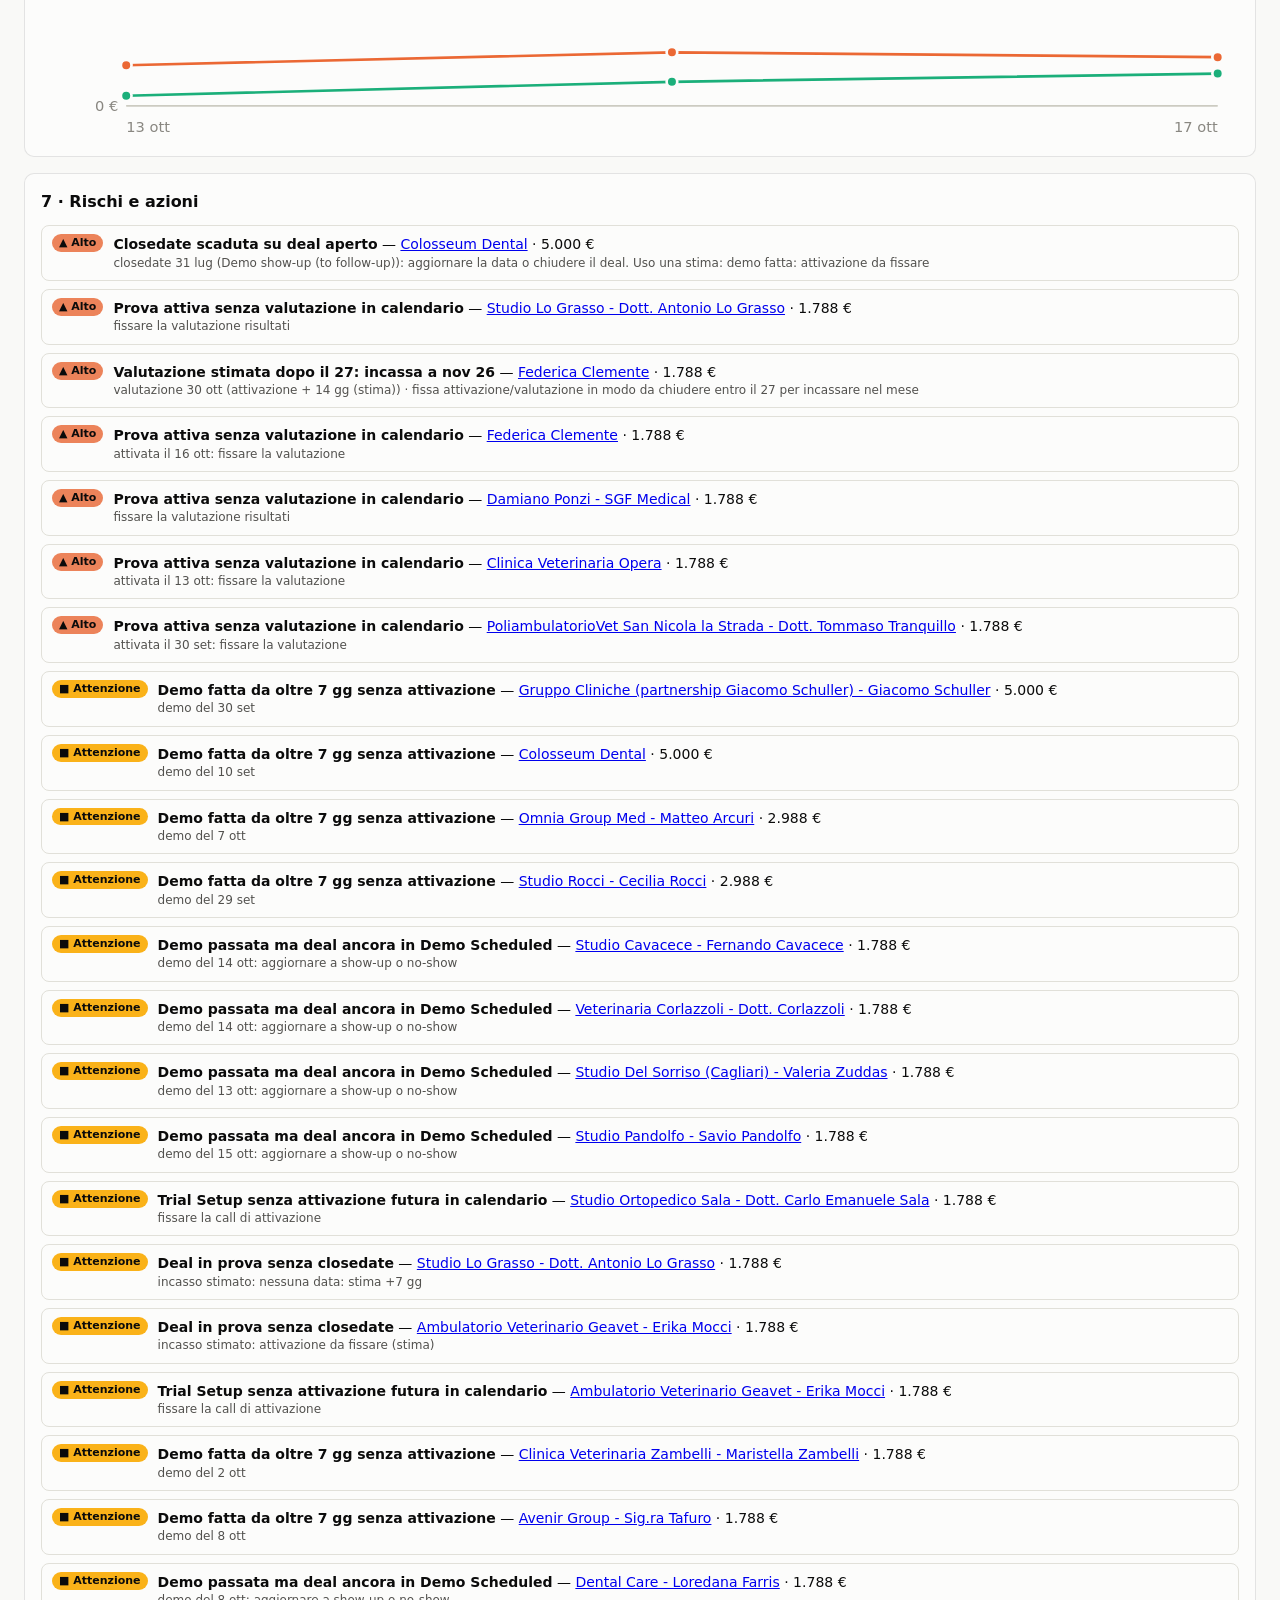
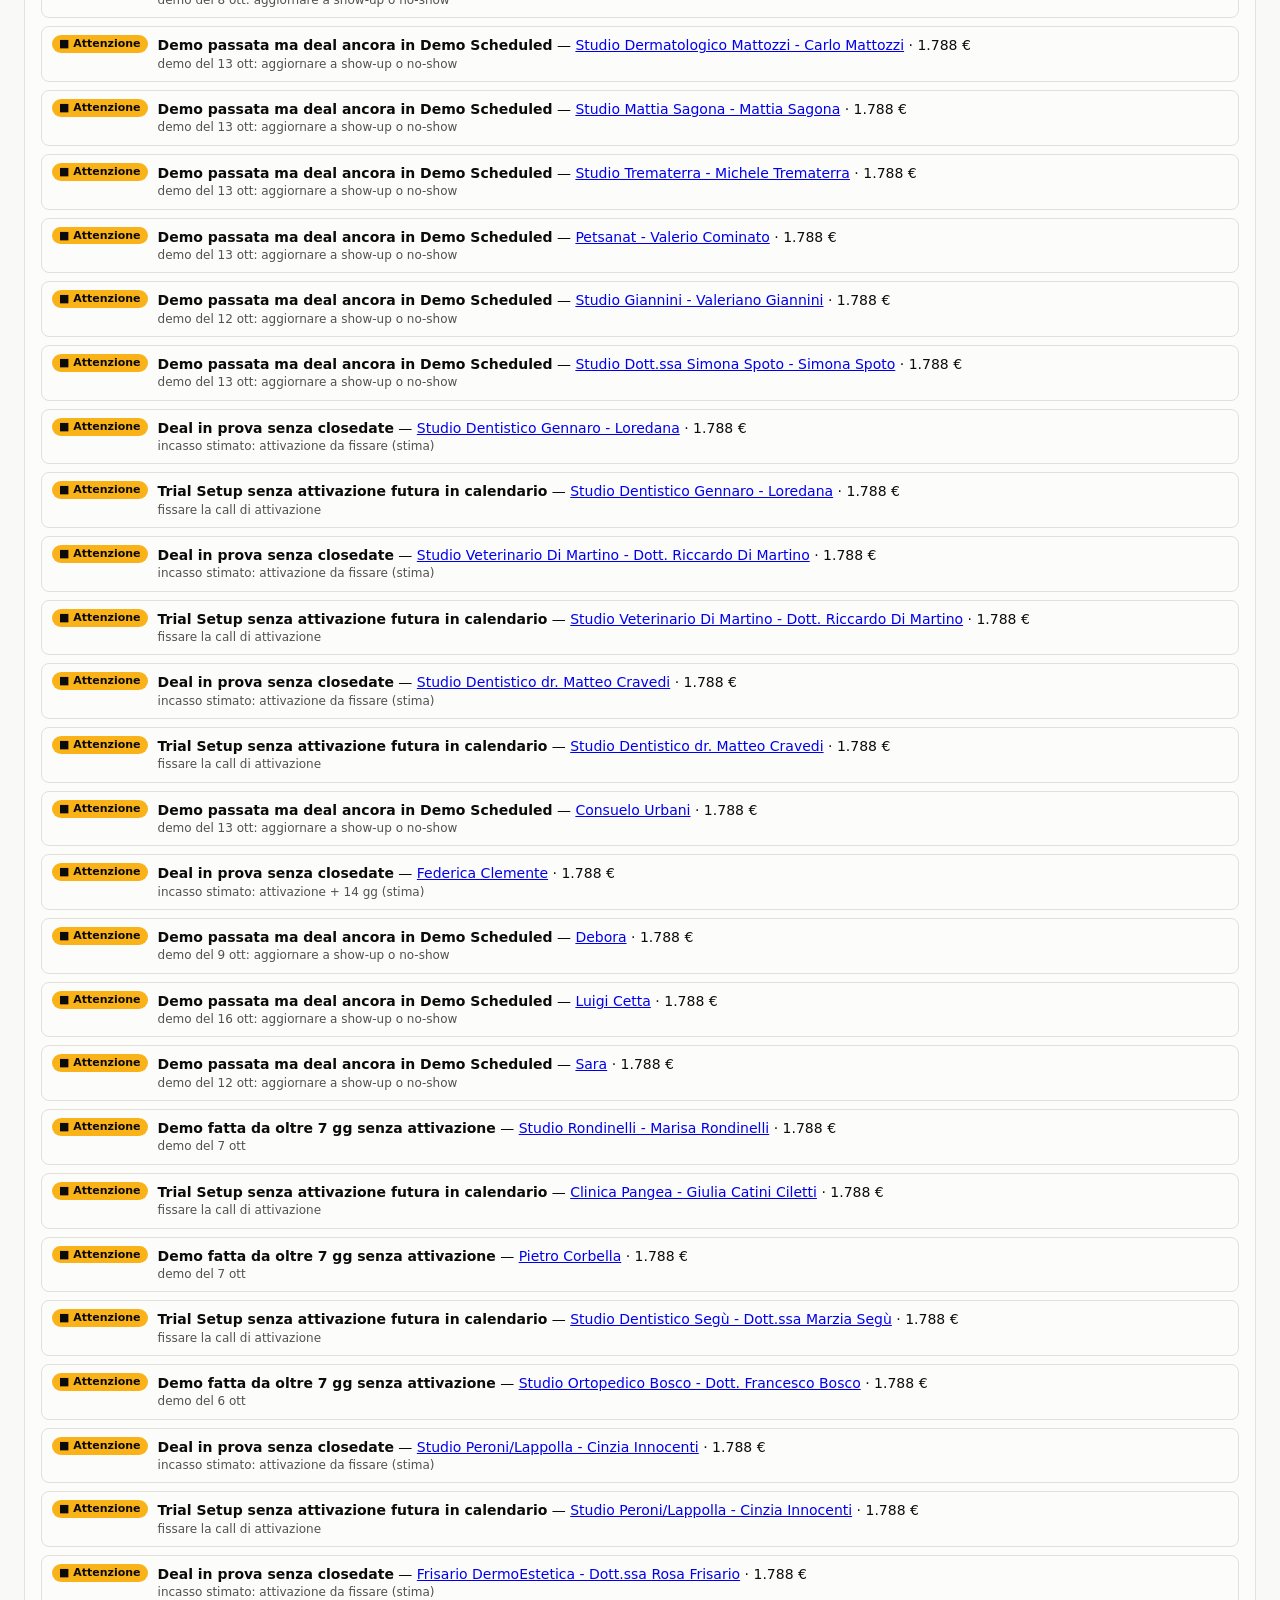
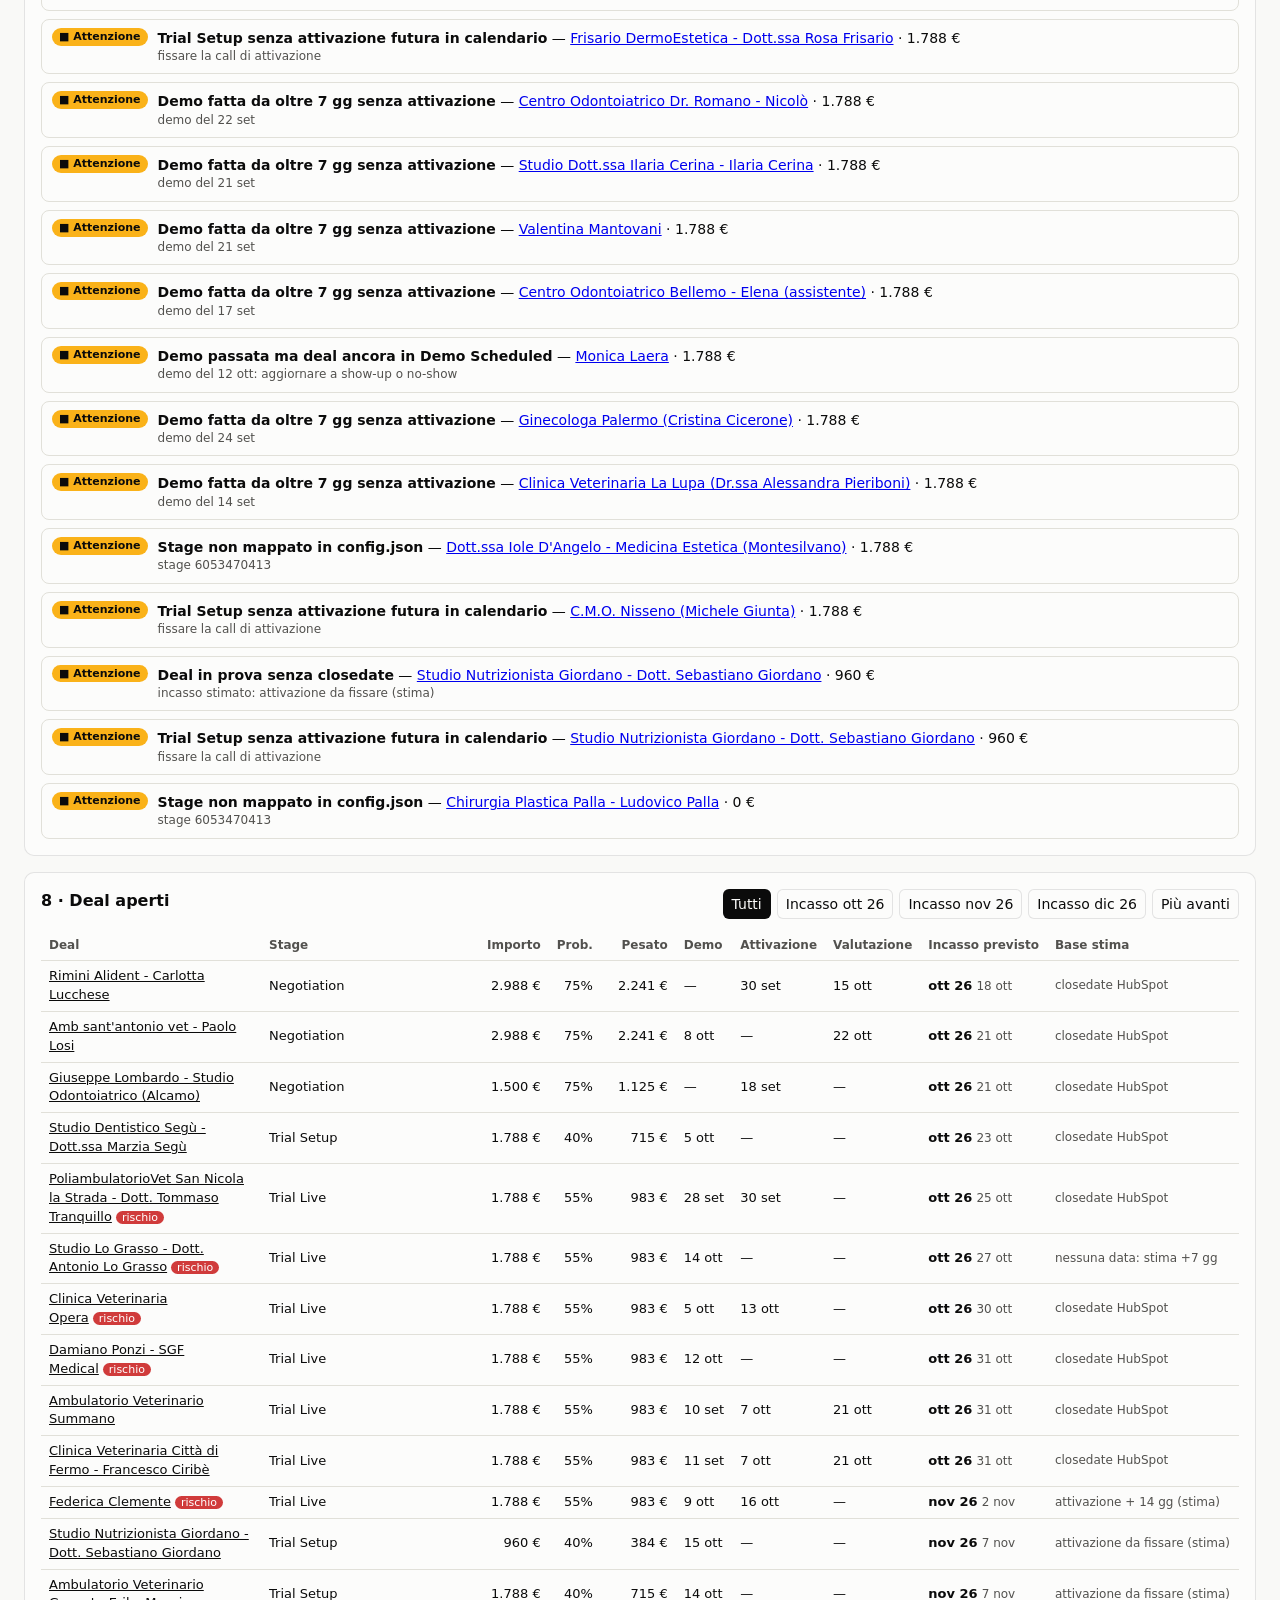
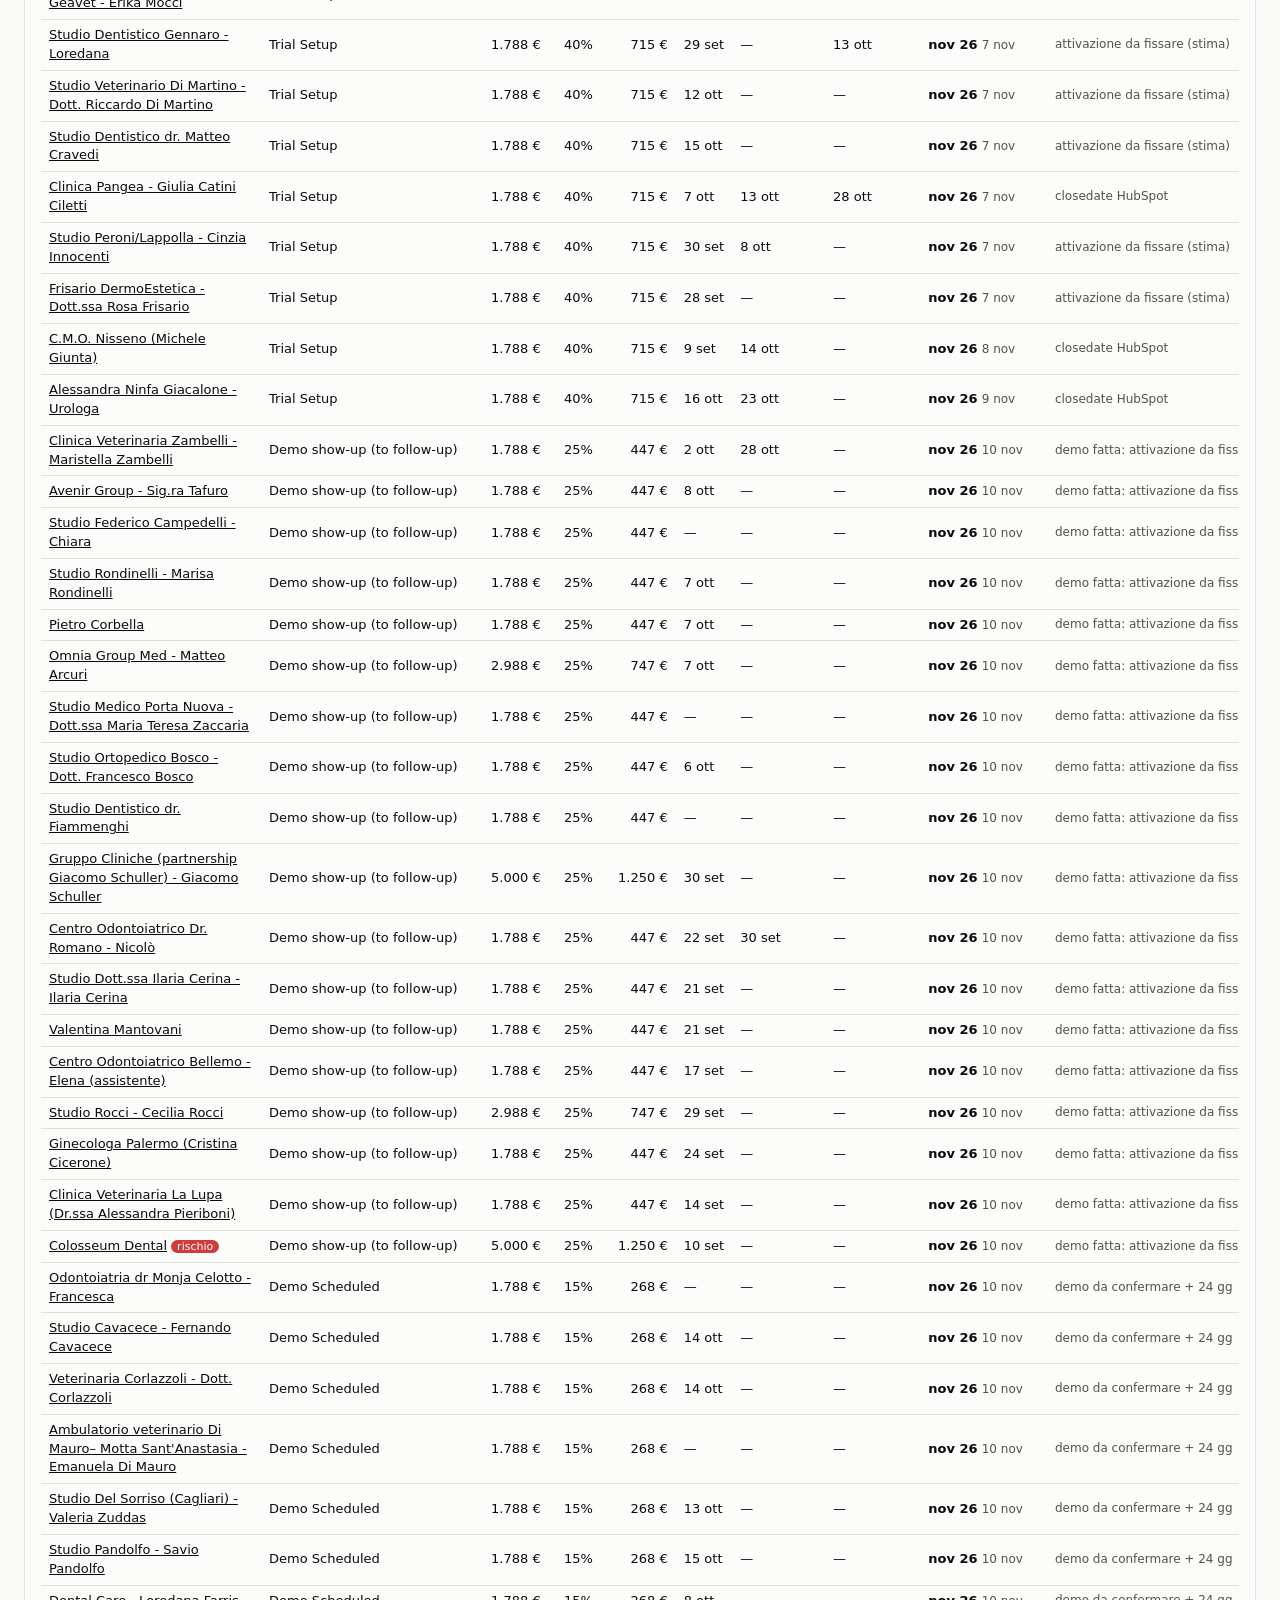
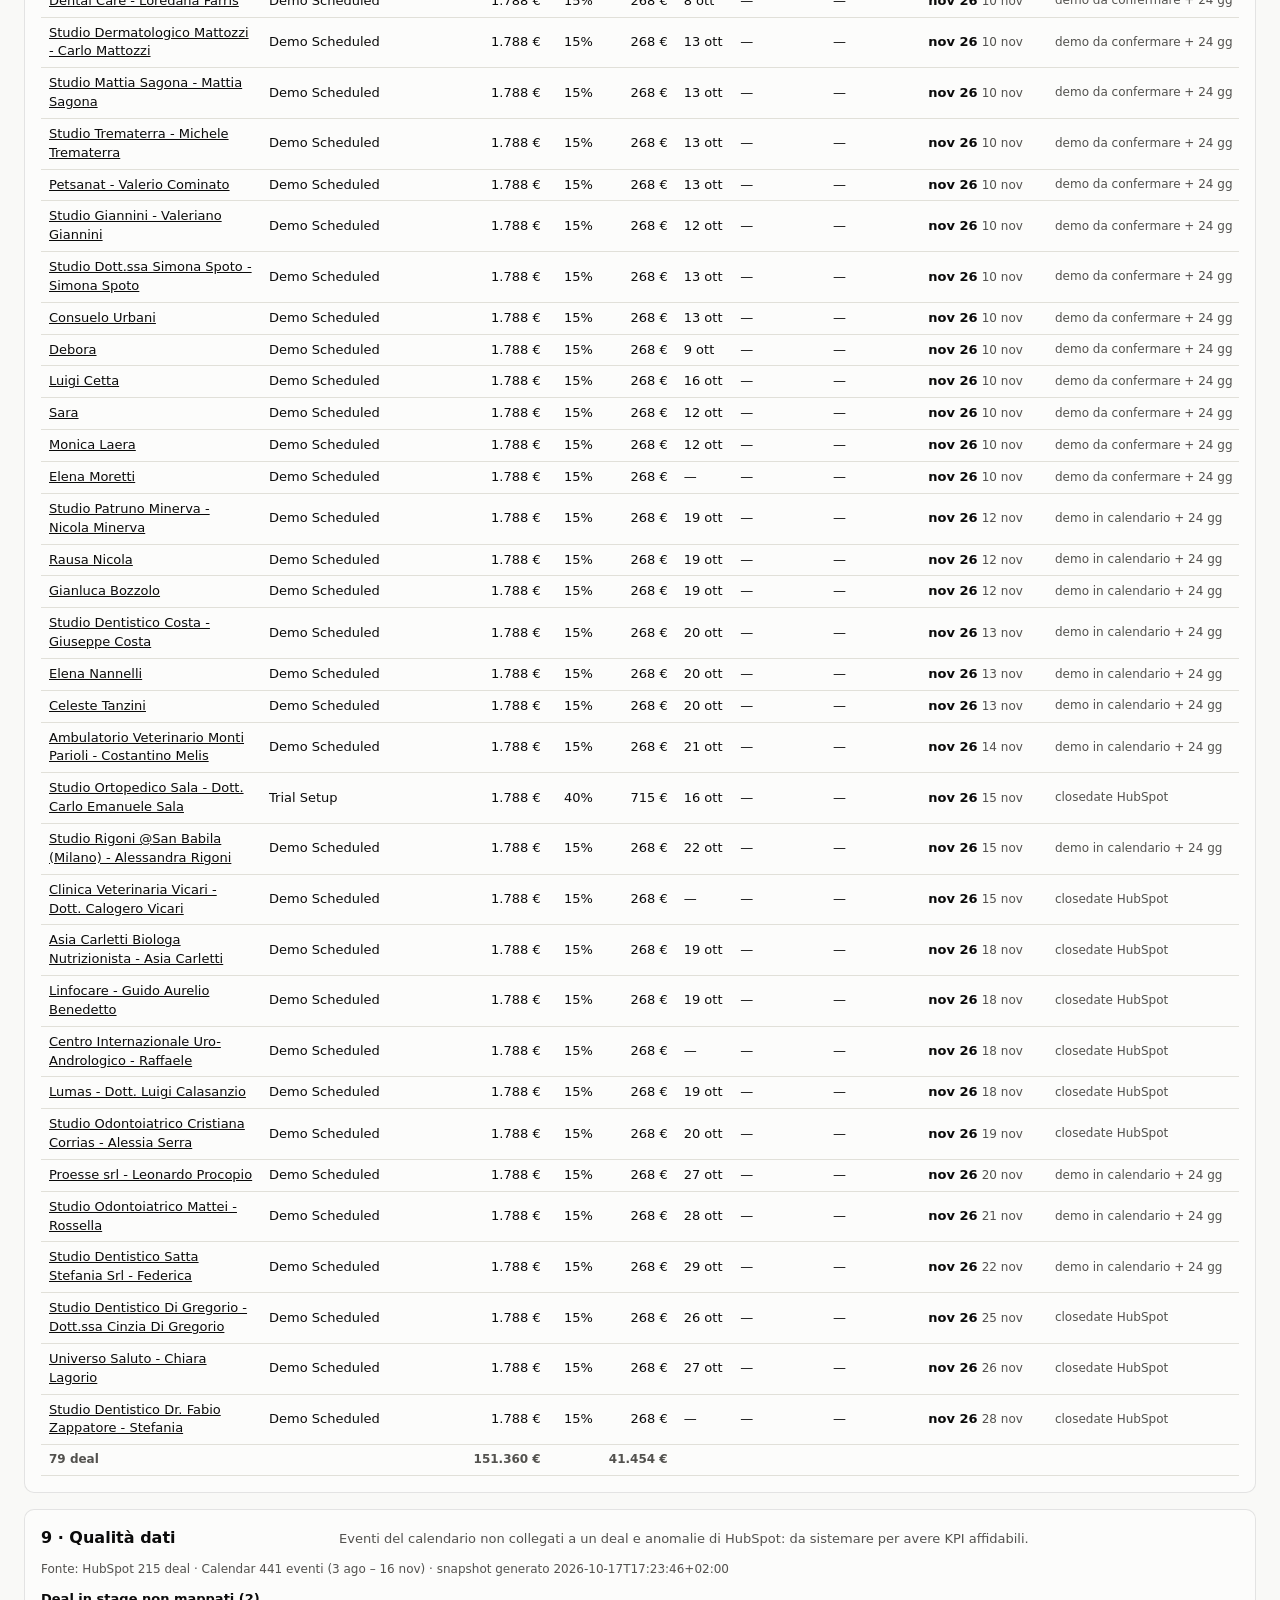
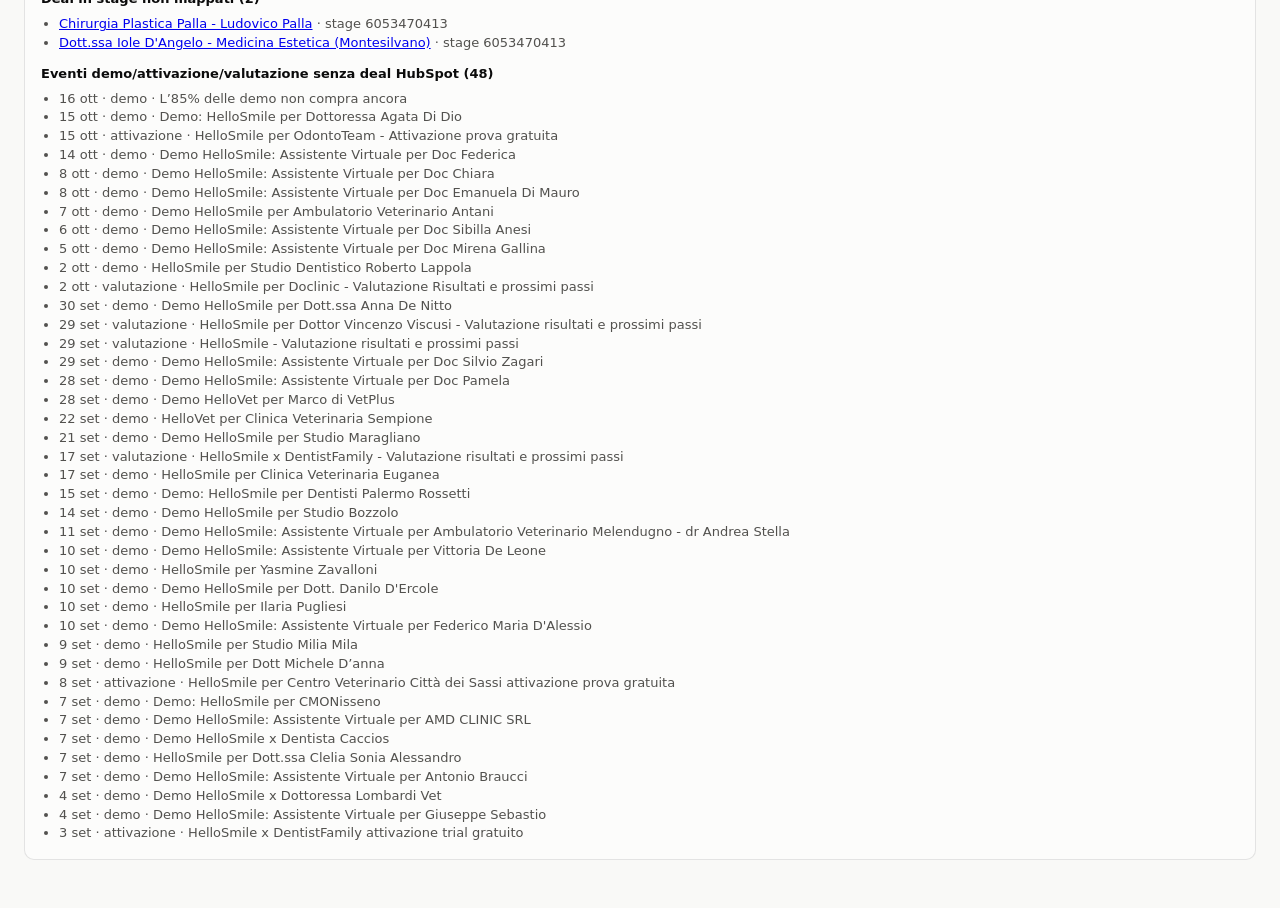
==== commit e0480522: "Riallineamento al prospetto commerciale e sezione commissioni - demo svolte = fissate meno no-show (" ====
--- a/dashboard/index.html
+++ b/dashboard/index.html
@@ -70,6 +70,15 @@
       <p class="hint" id="bridgeHint"></p>
       <div class="table-wrap"><table id="bridge"></table></div>
     </div>
+  </section>
+
+  <section class="block">
+    <div class="block-head">
+      <h2>Commissioni e stipendio</h2>
+      <p class="hint" id="commHint"></p>
+    </div>
+    <div class="tiles" id="tilesComm"></div>
+    <div class="table-wrap" style="margin-top:12px"><table id="commTable"></table></div>
   </section>
 
   <section class="block">
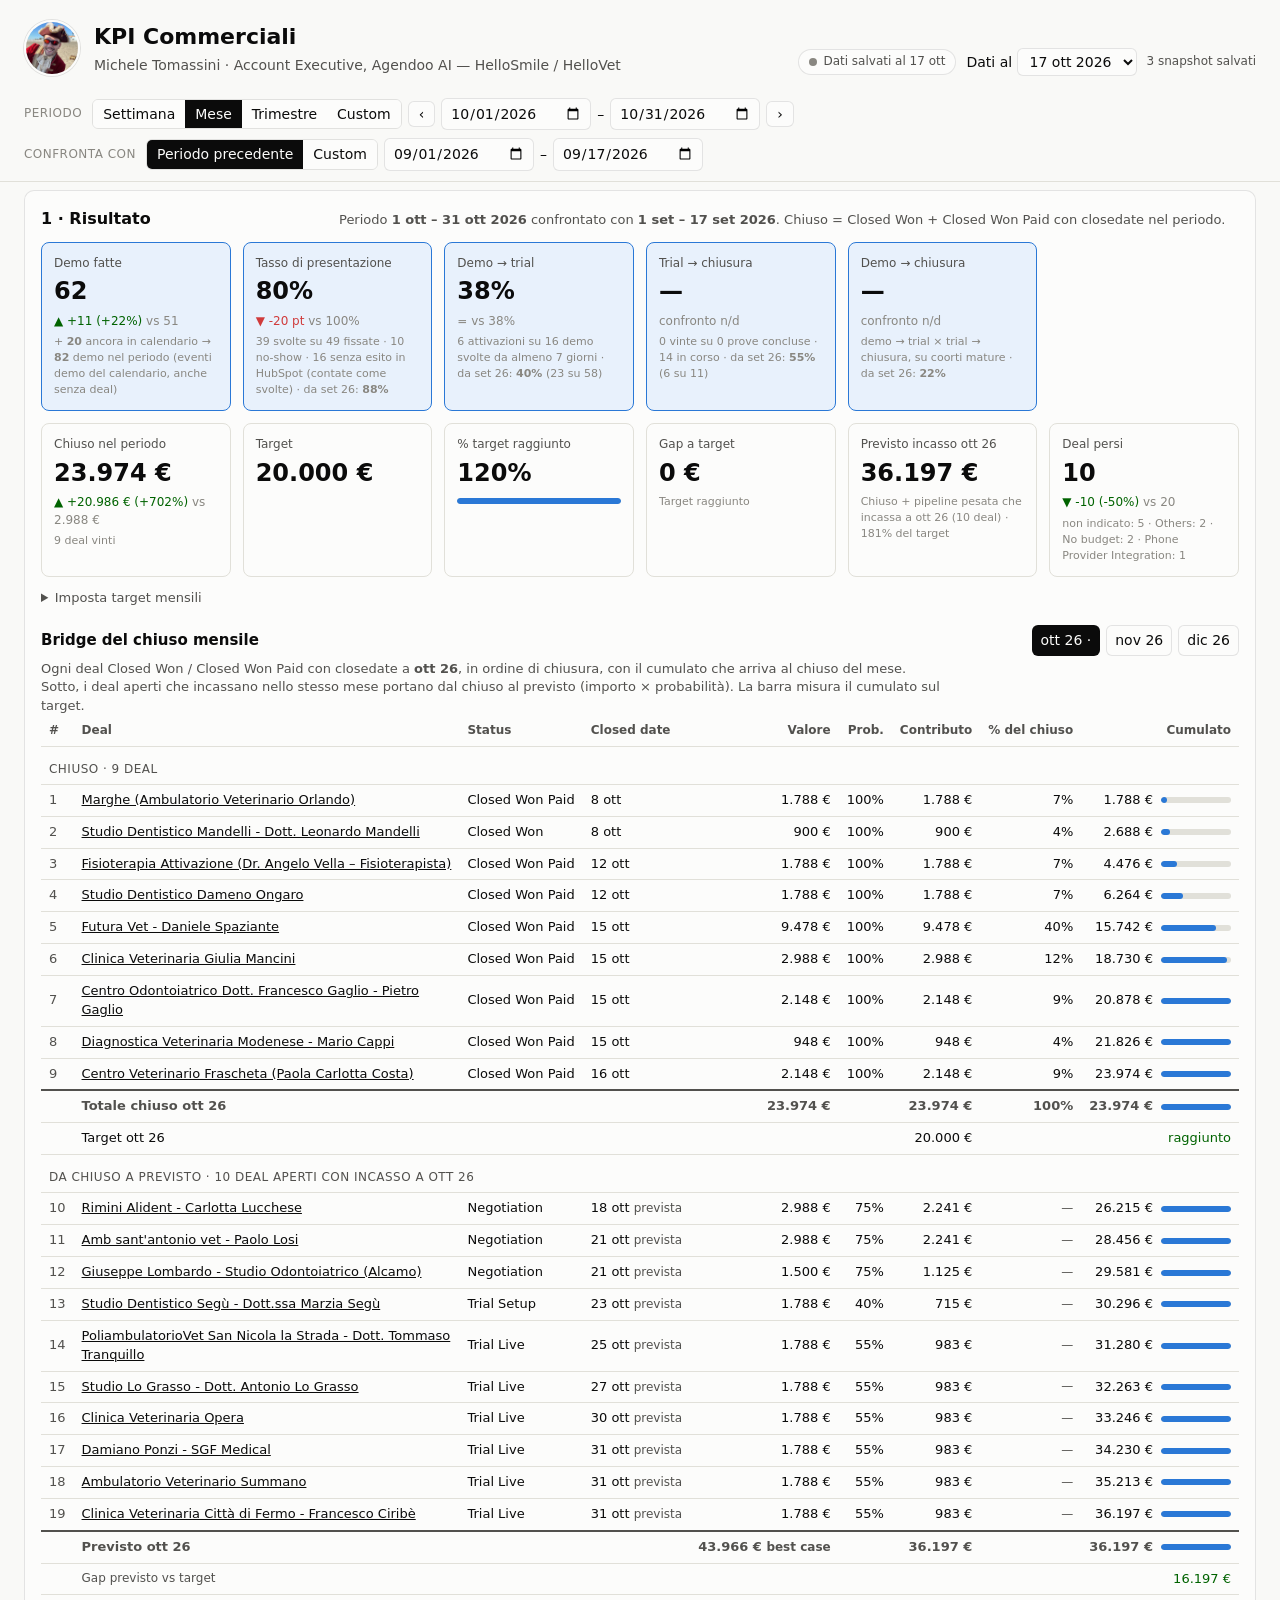
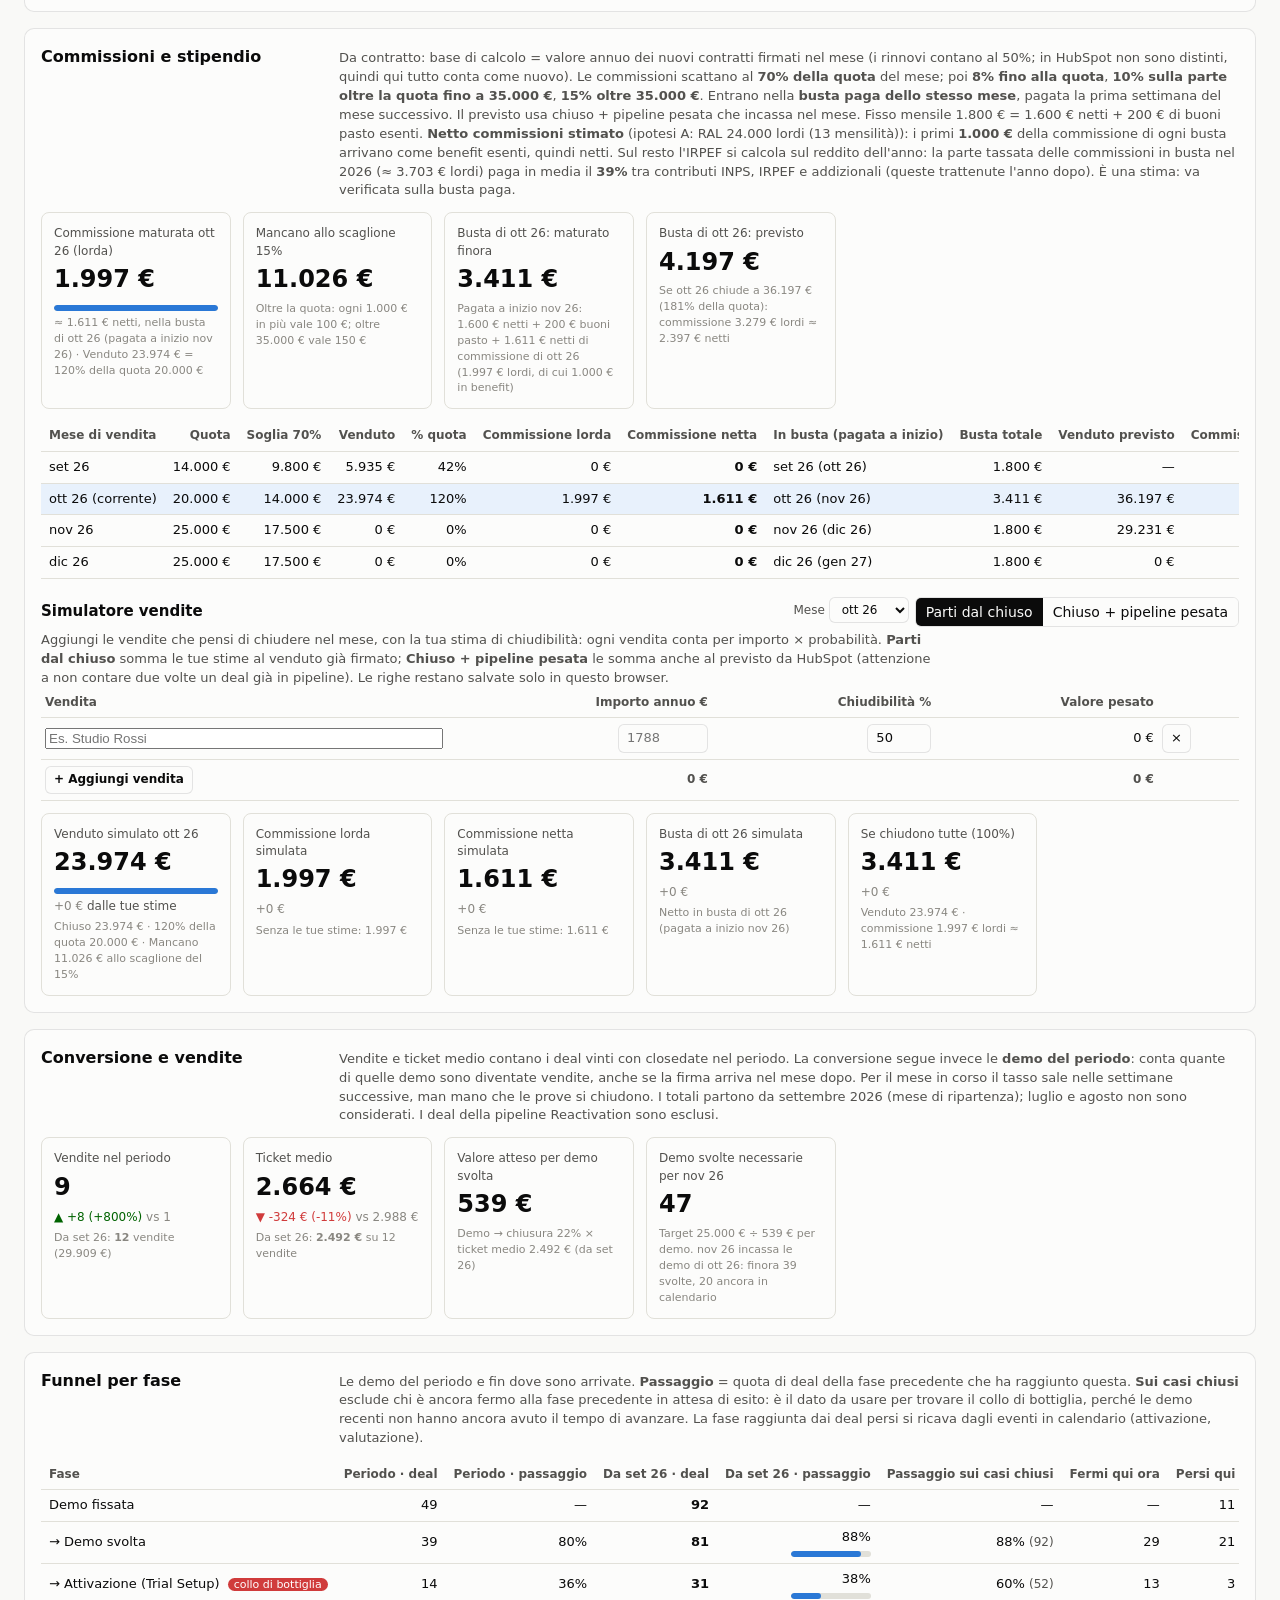
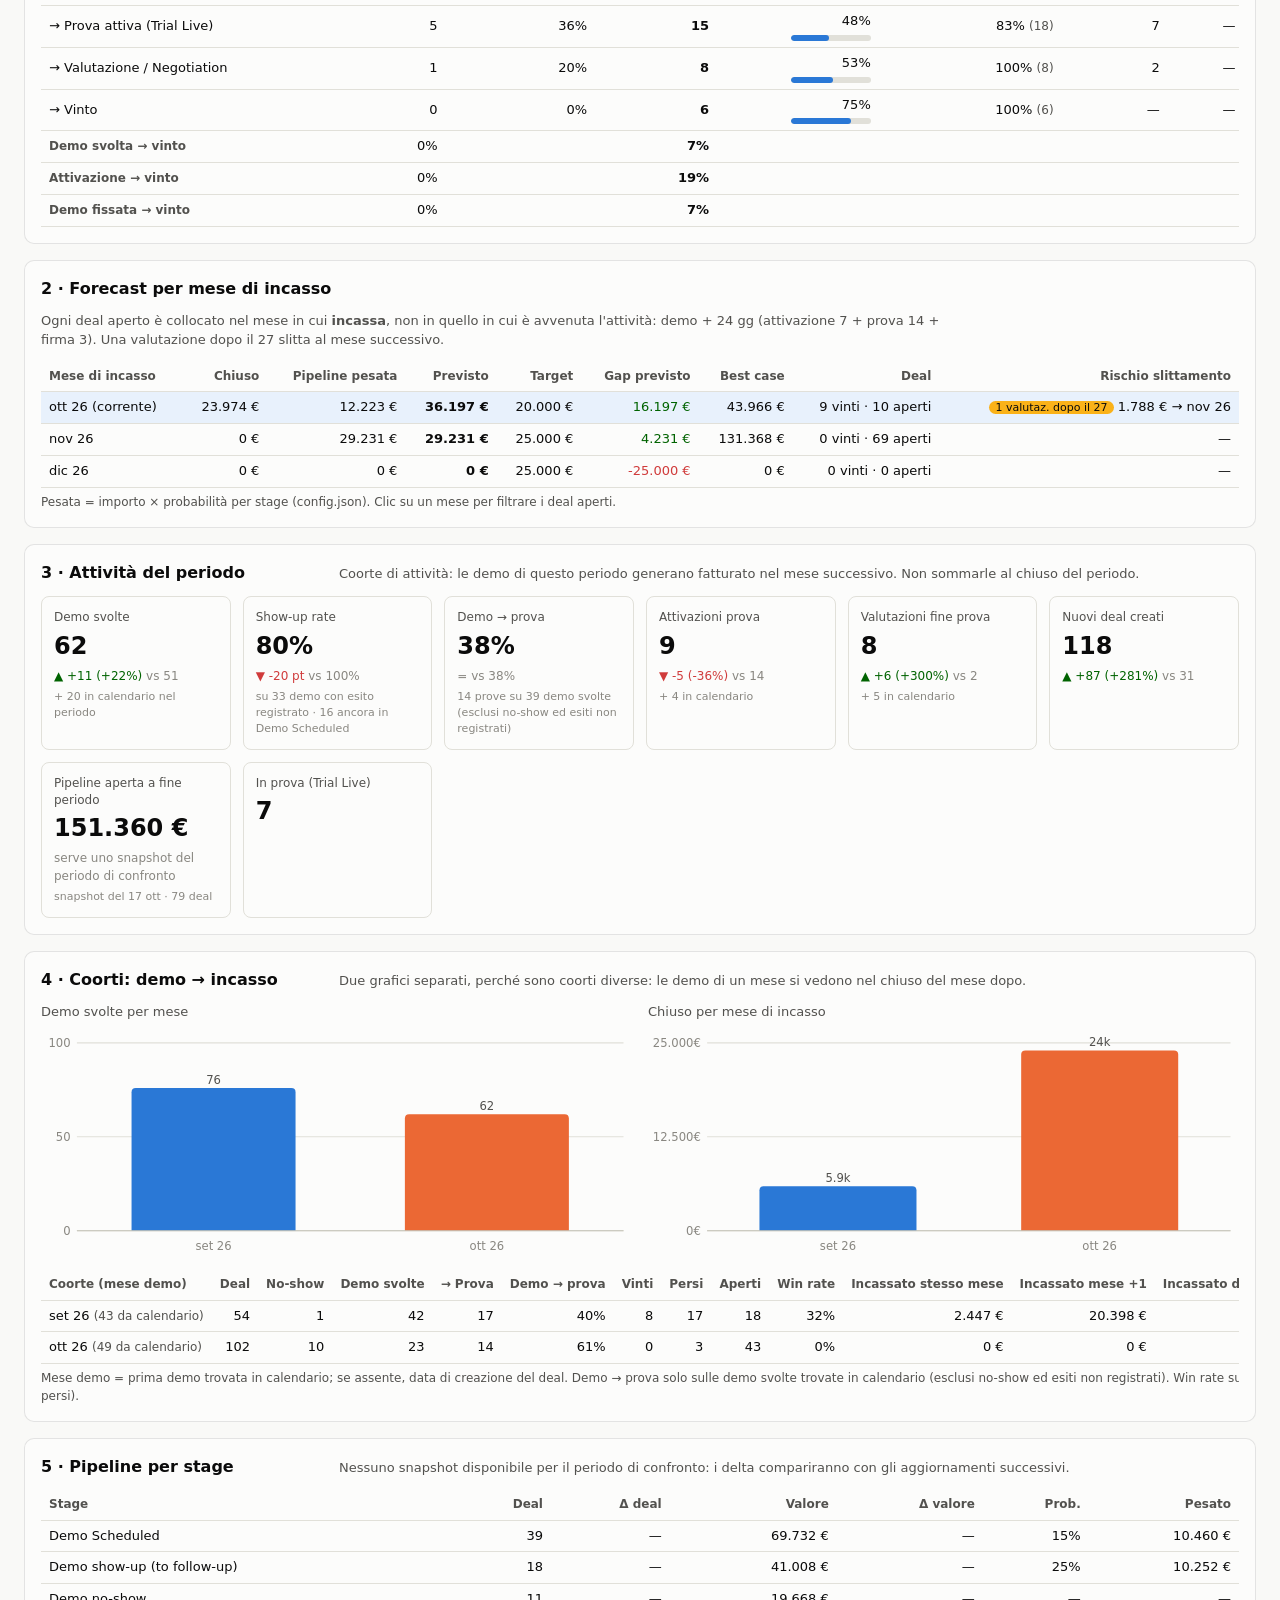
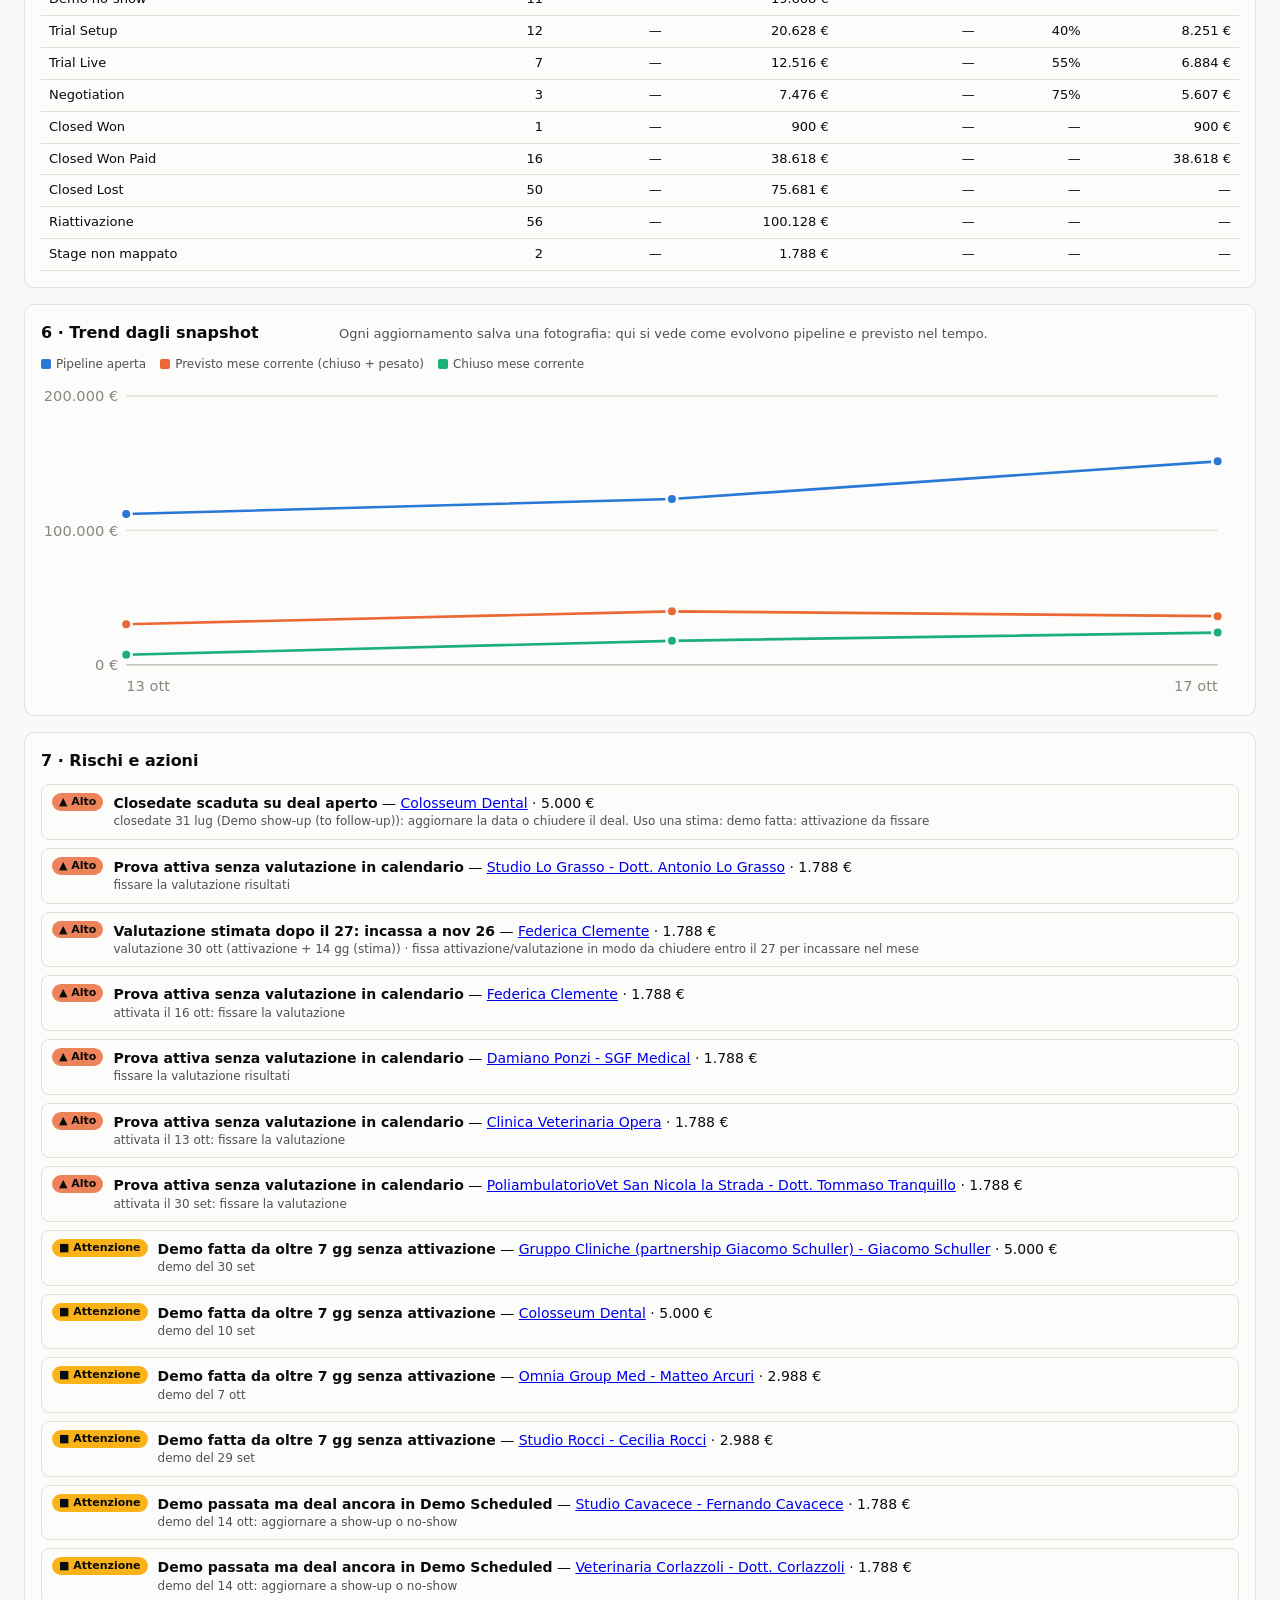
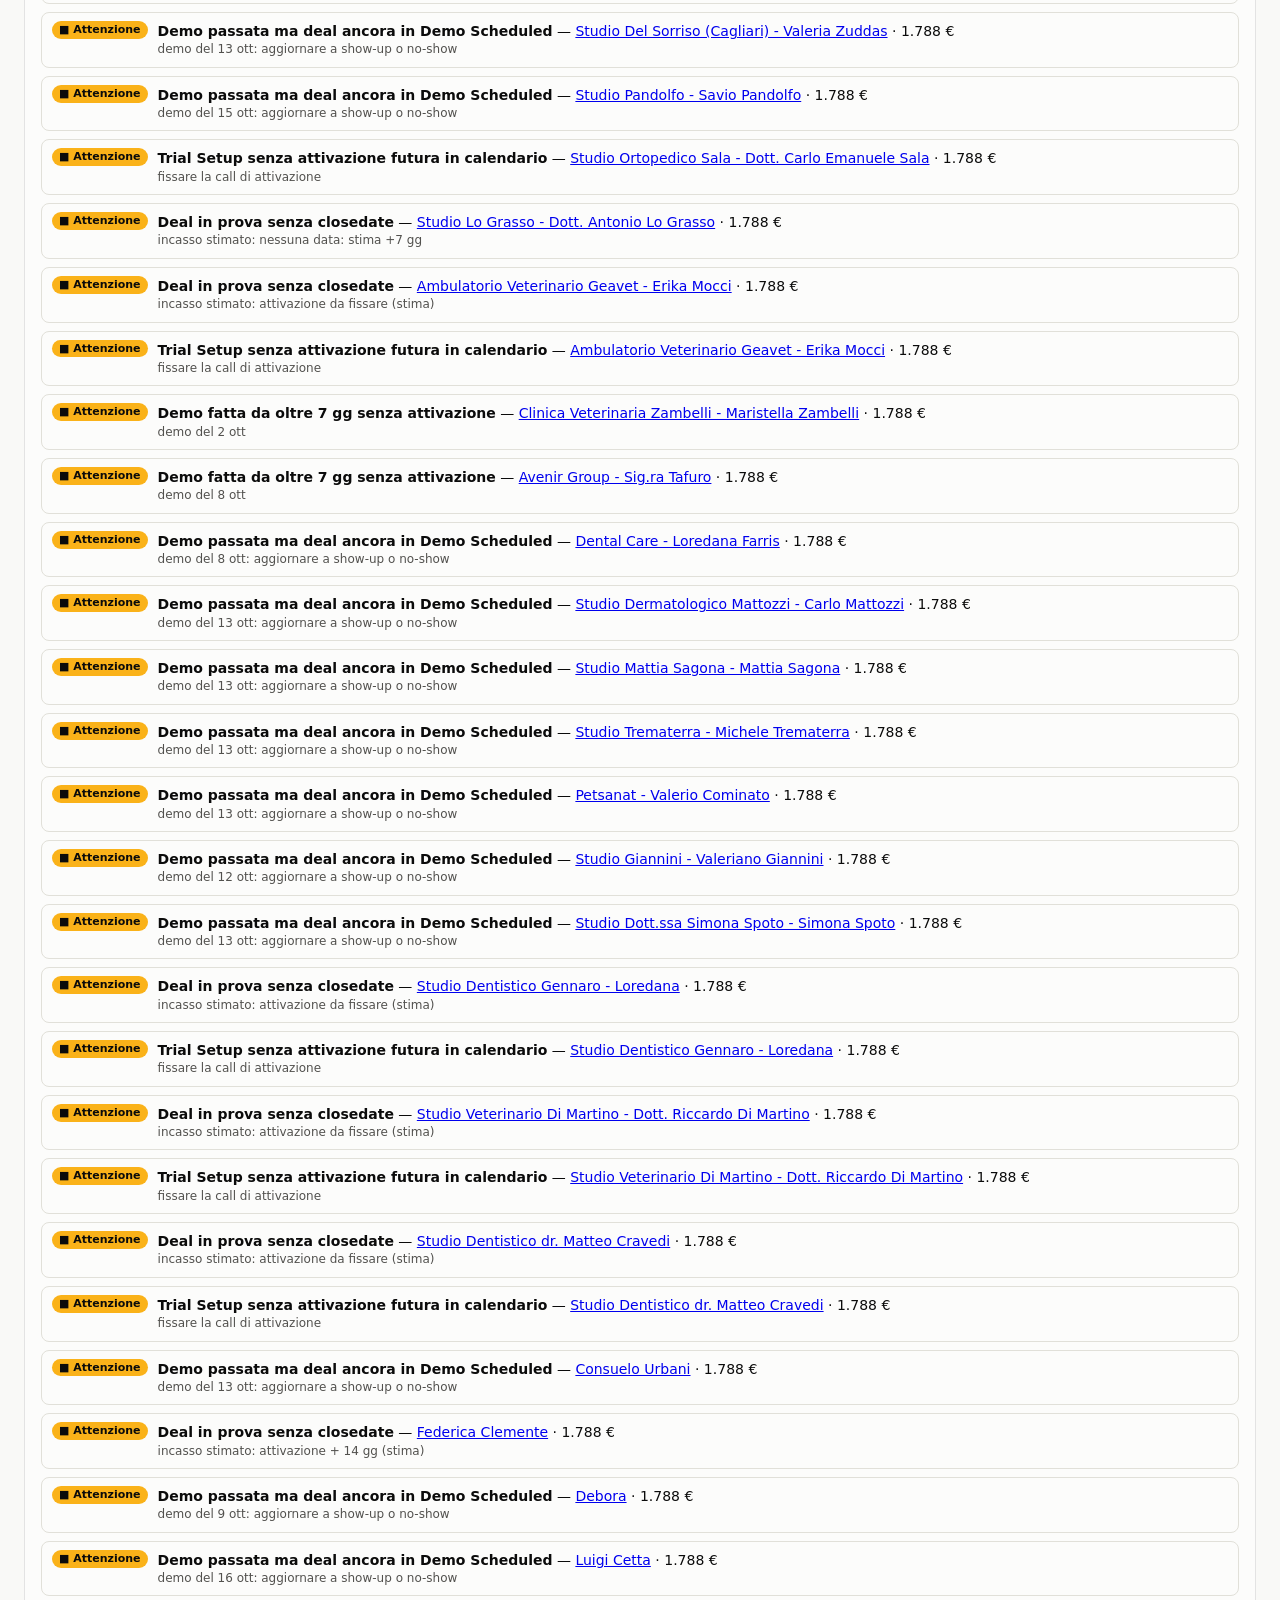
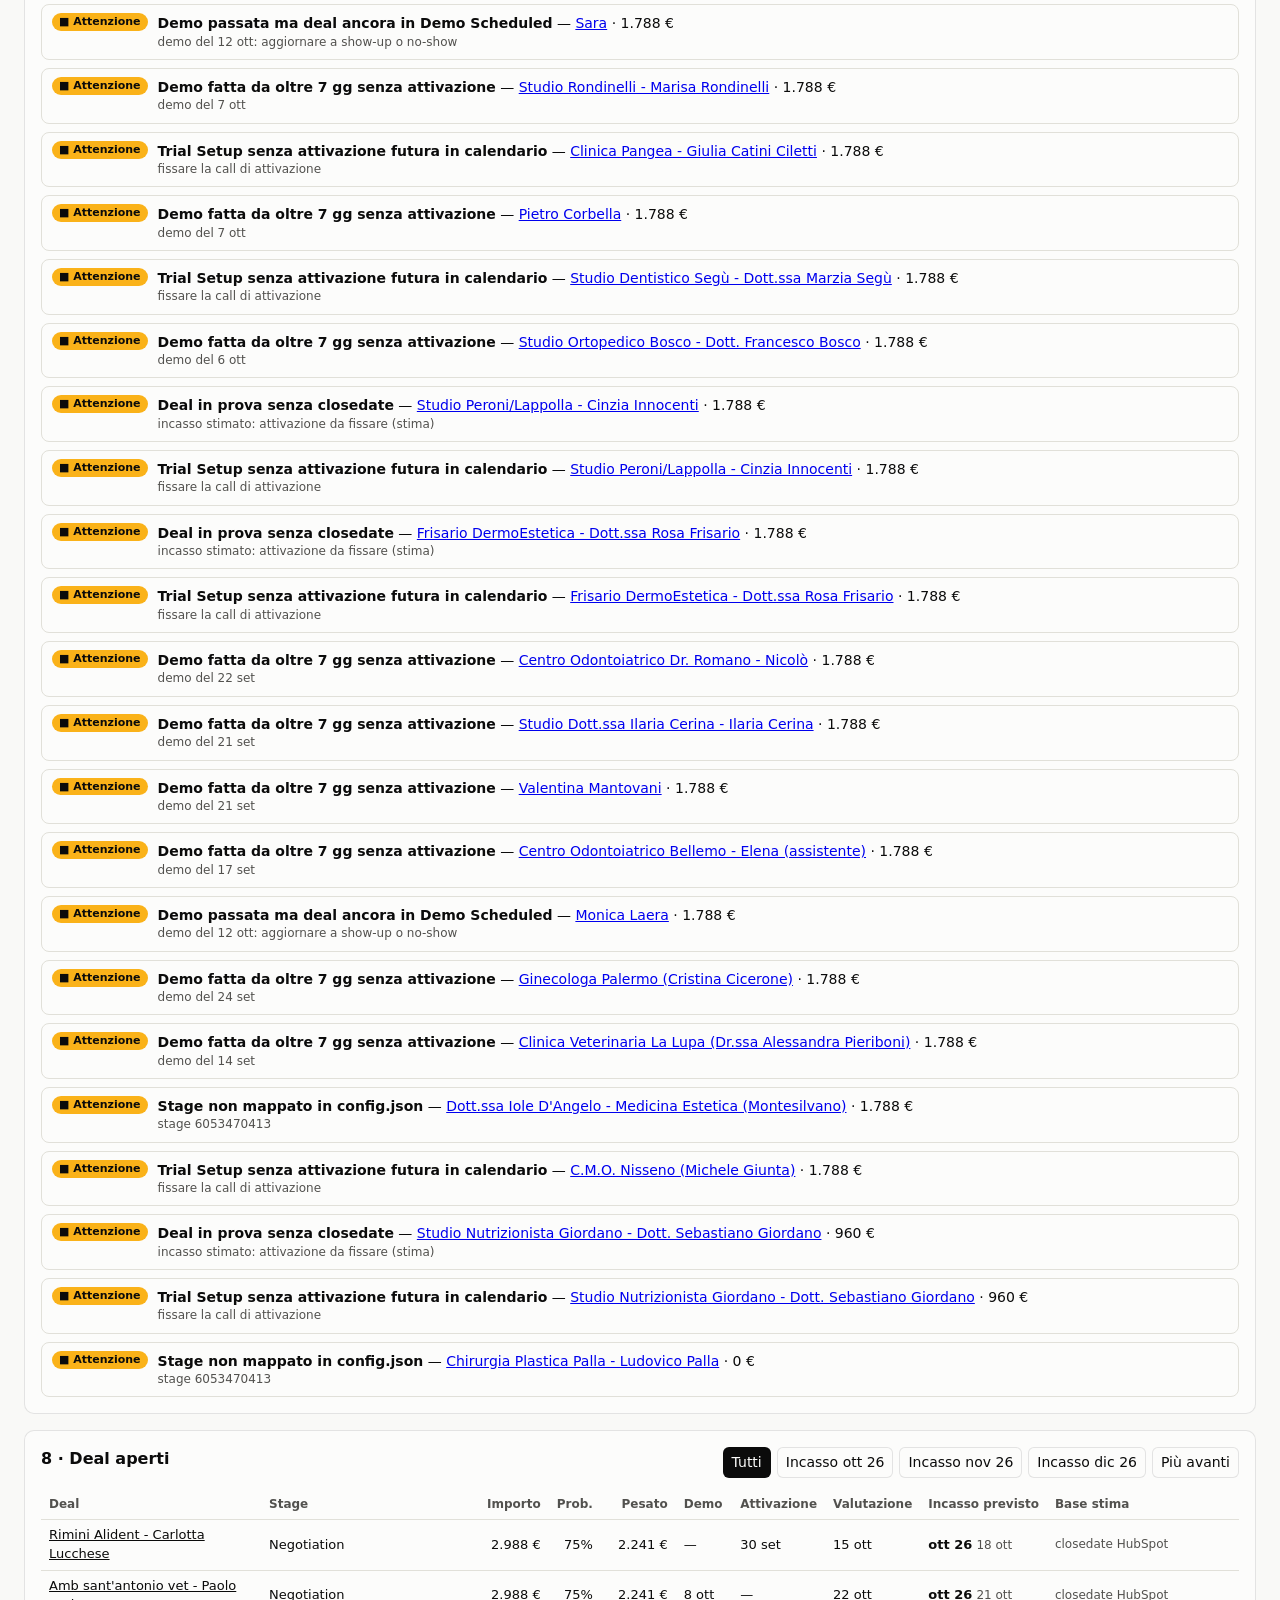
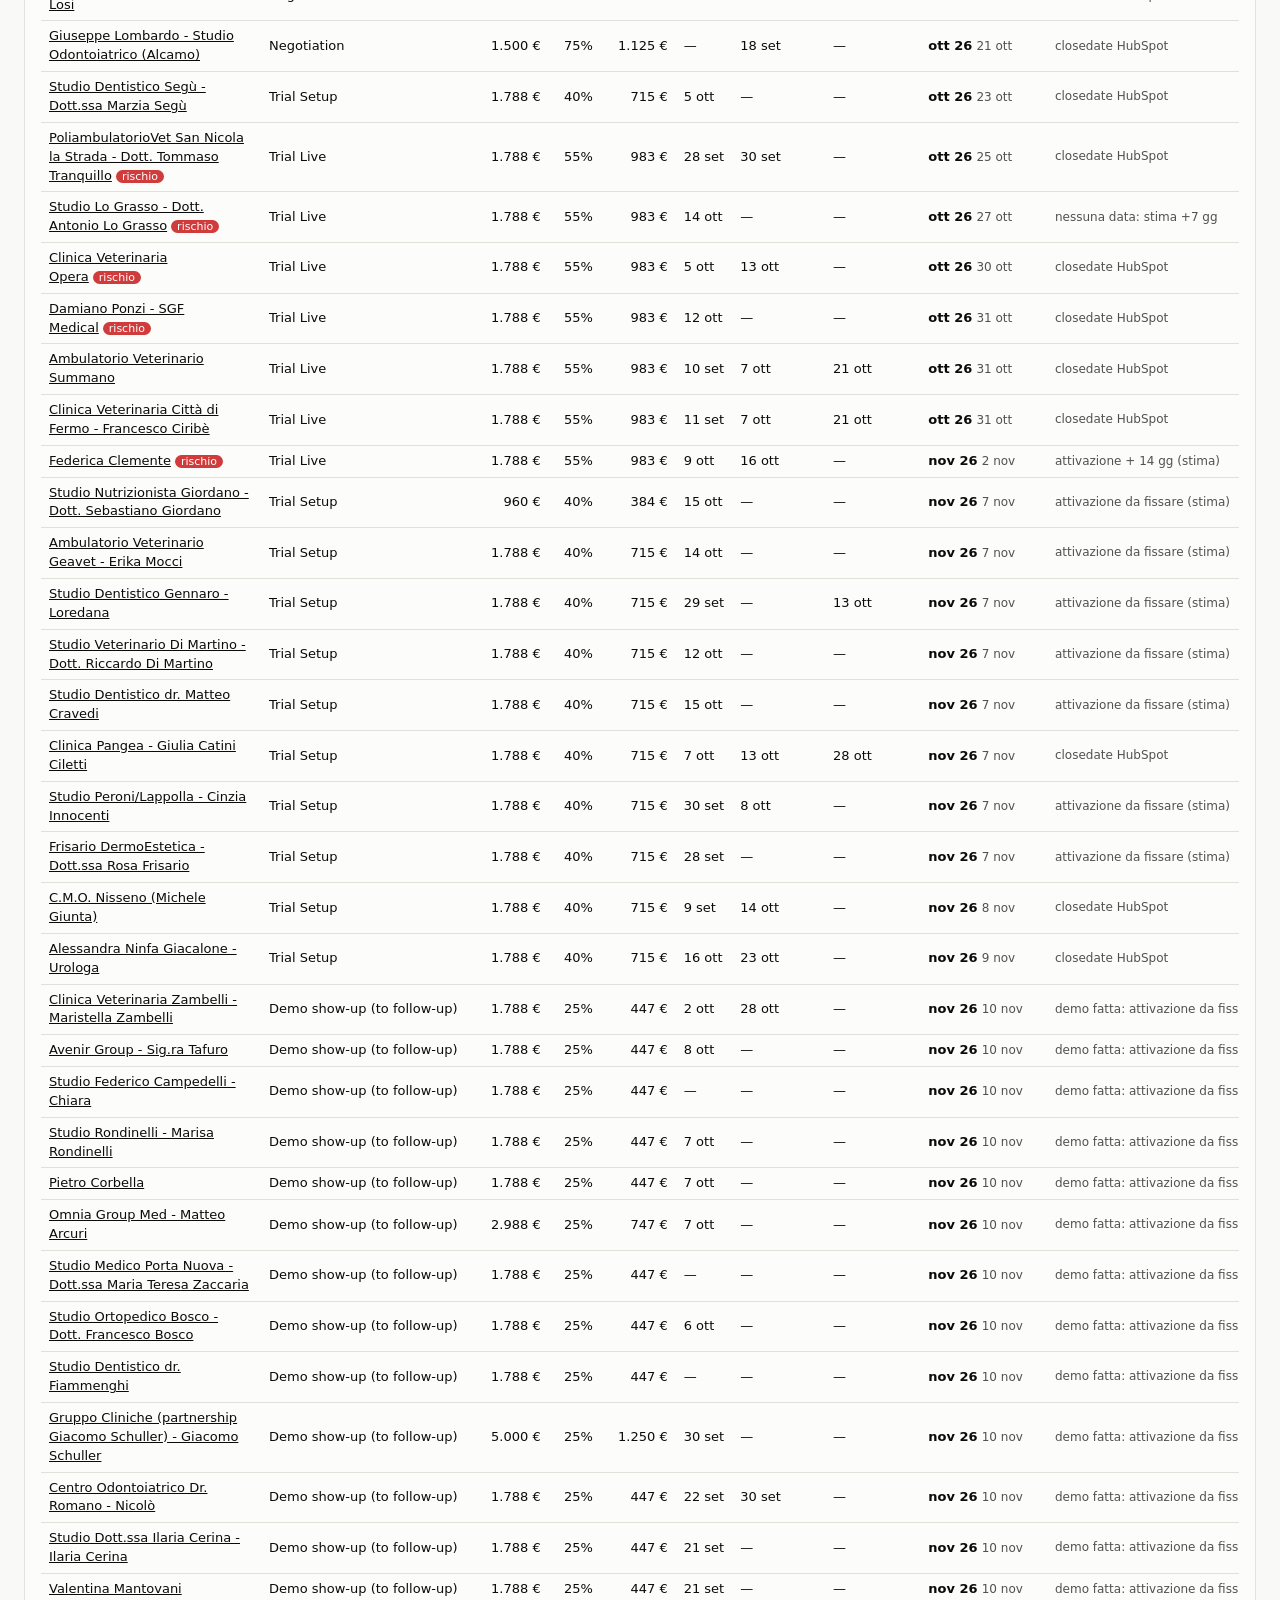
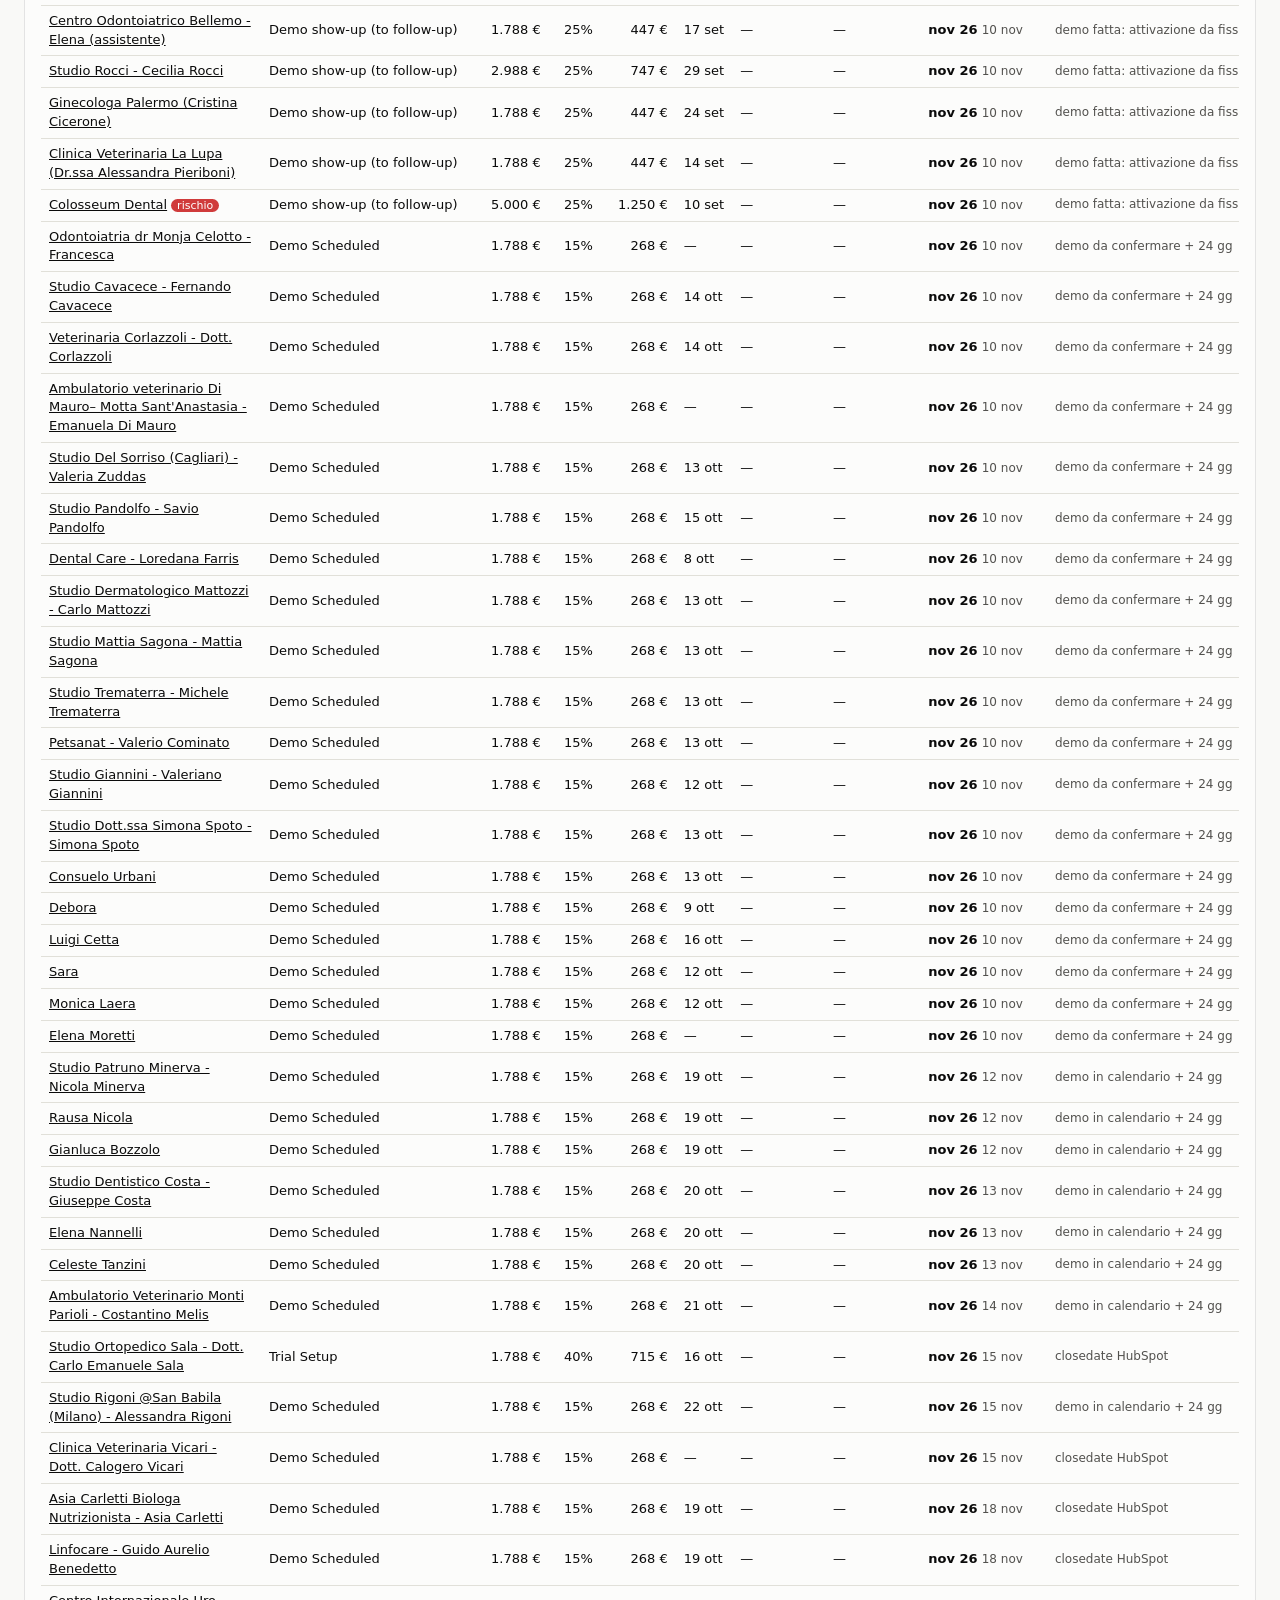
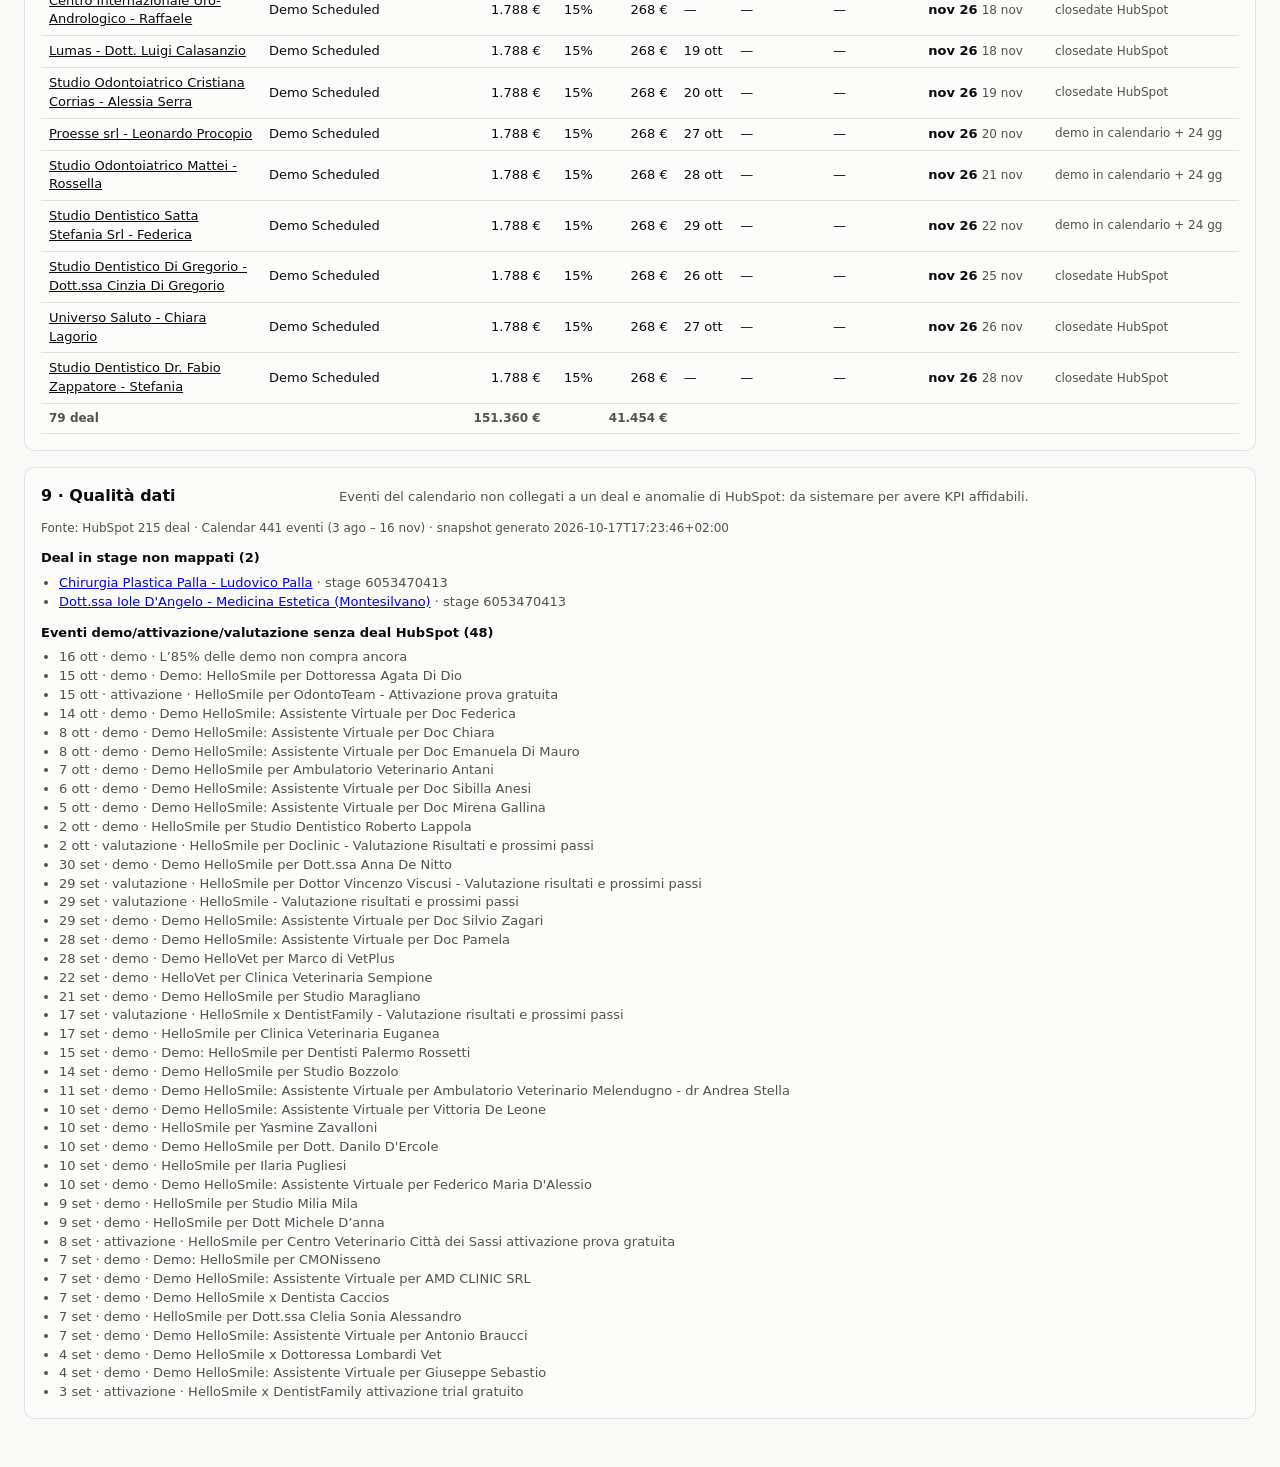
==== commit ee1192a2: "Simulatore vendite nella sezione commissioni: importo x chiudibilità -> commissione e busta del mese" ====
--- a/dashboard/index.html
+++ b/dashboard/index.html
@@ -79,6 +79,7 @@
     </div>
     <div class="tiles" id="tilesComm"></div>
     <div class="table-wrap" style="margin-top:12px"><table id="commTable"></table></div>
+    <div class="bridge" id="sim"></div>
   </section>
 
   <section class="block">
--- a/dashboard/styles.css
+++ b/dashboard/styles.css
@@ -195,3 +195,7 @@
   .controls { position: static; }
   .tile .v { font-size: 20px; }
 }
+#simTable input[type=text] { width: 100%; min-width: 110px; }
+#simTable input[type=number] { width: 90px; }
+#simTable input[data-f=prob] { width: 64px; }
+#simTable td, #simTable th { padding-left: 4px; padding-right: 4px; }
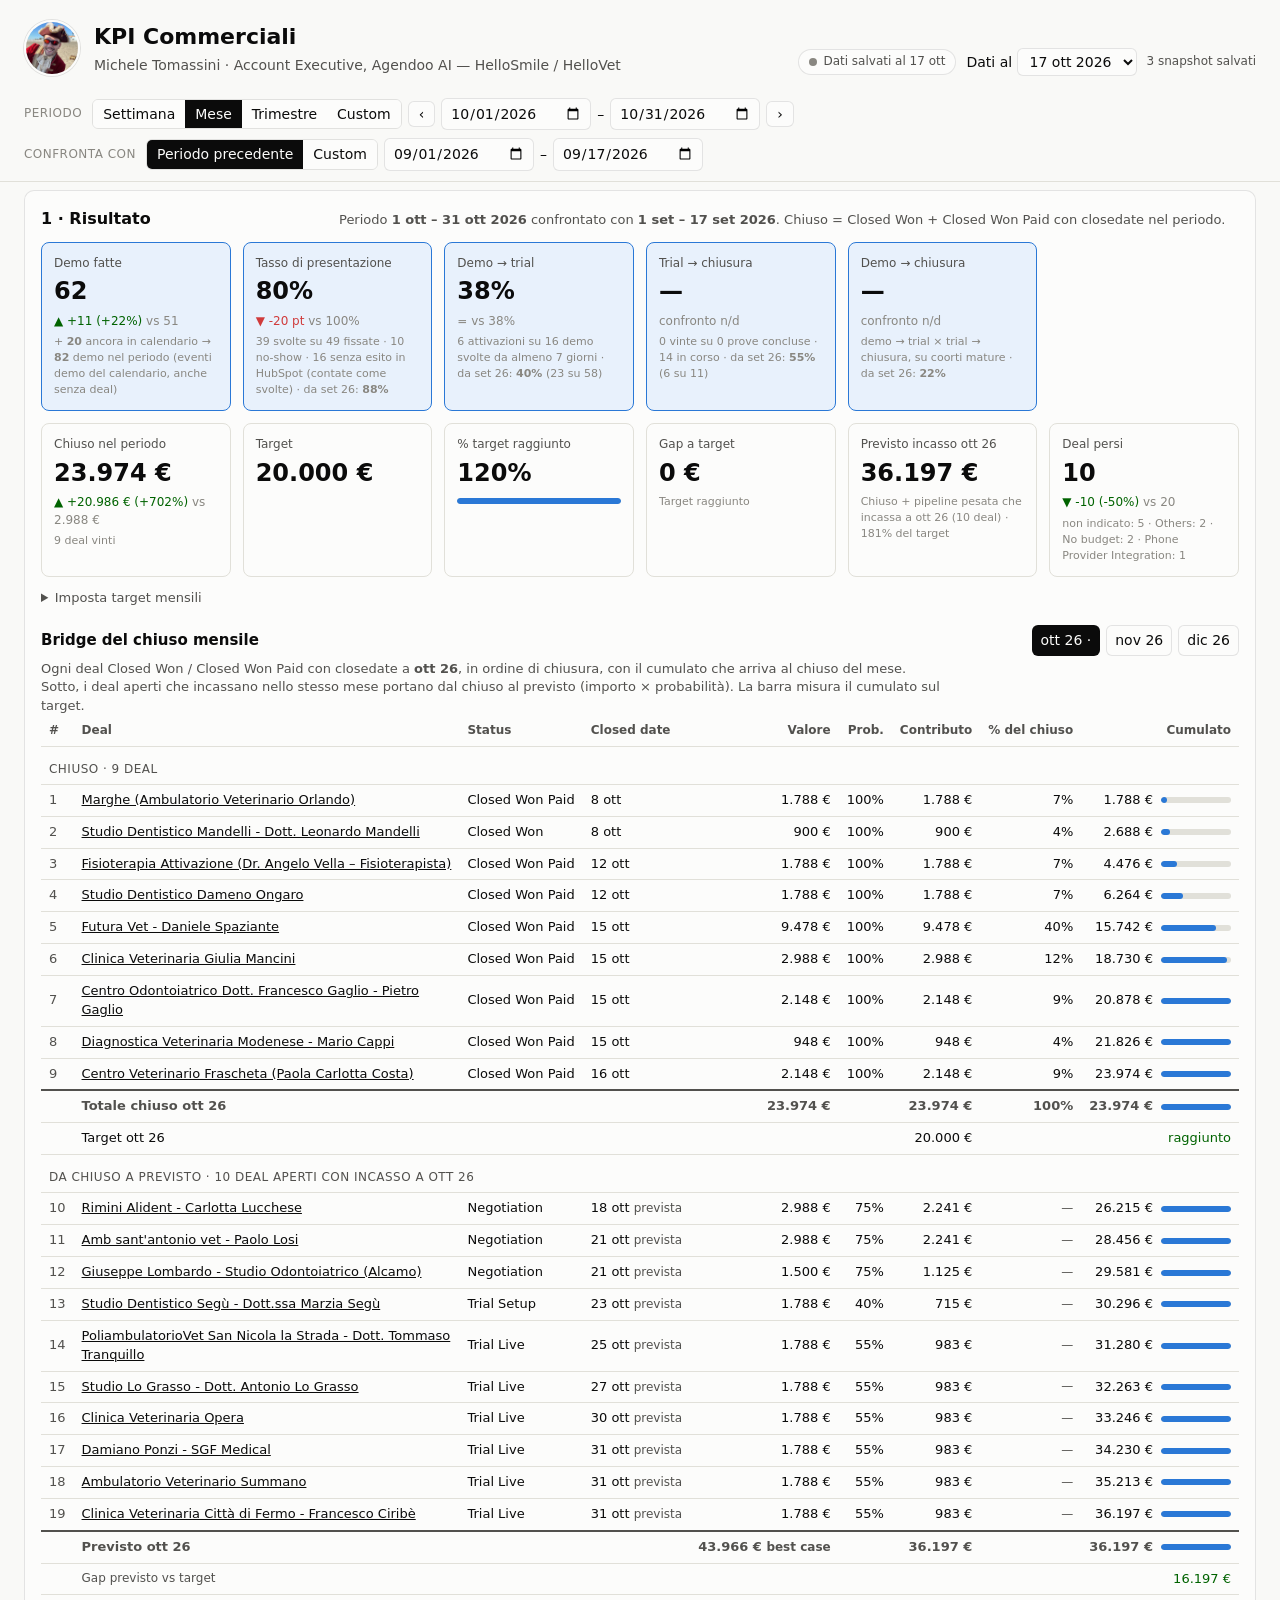
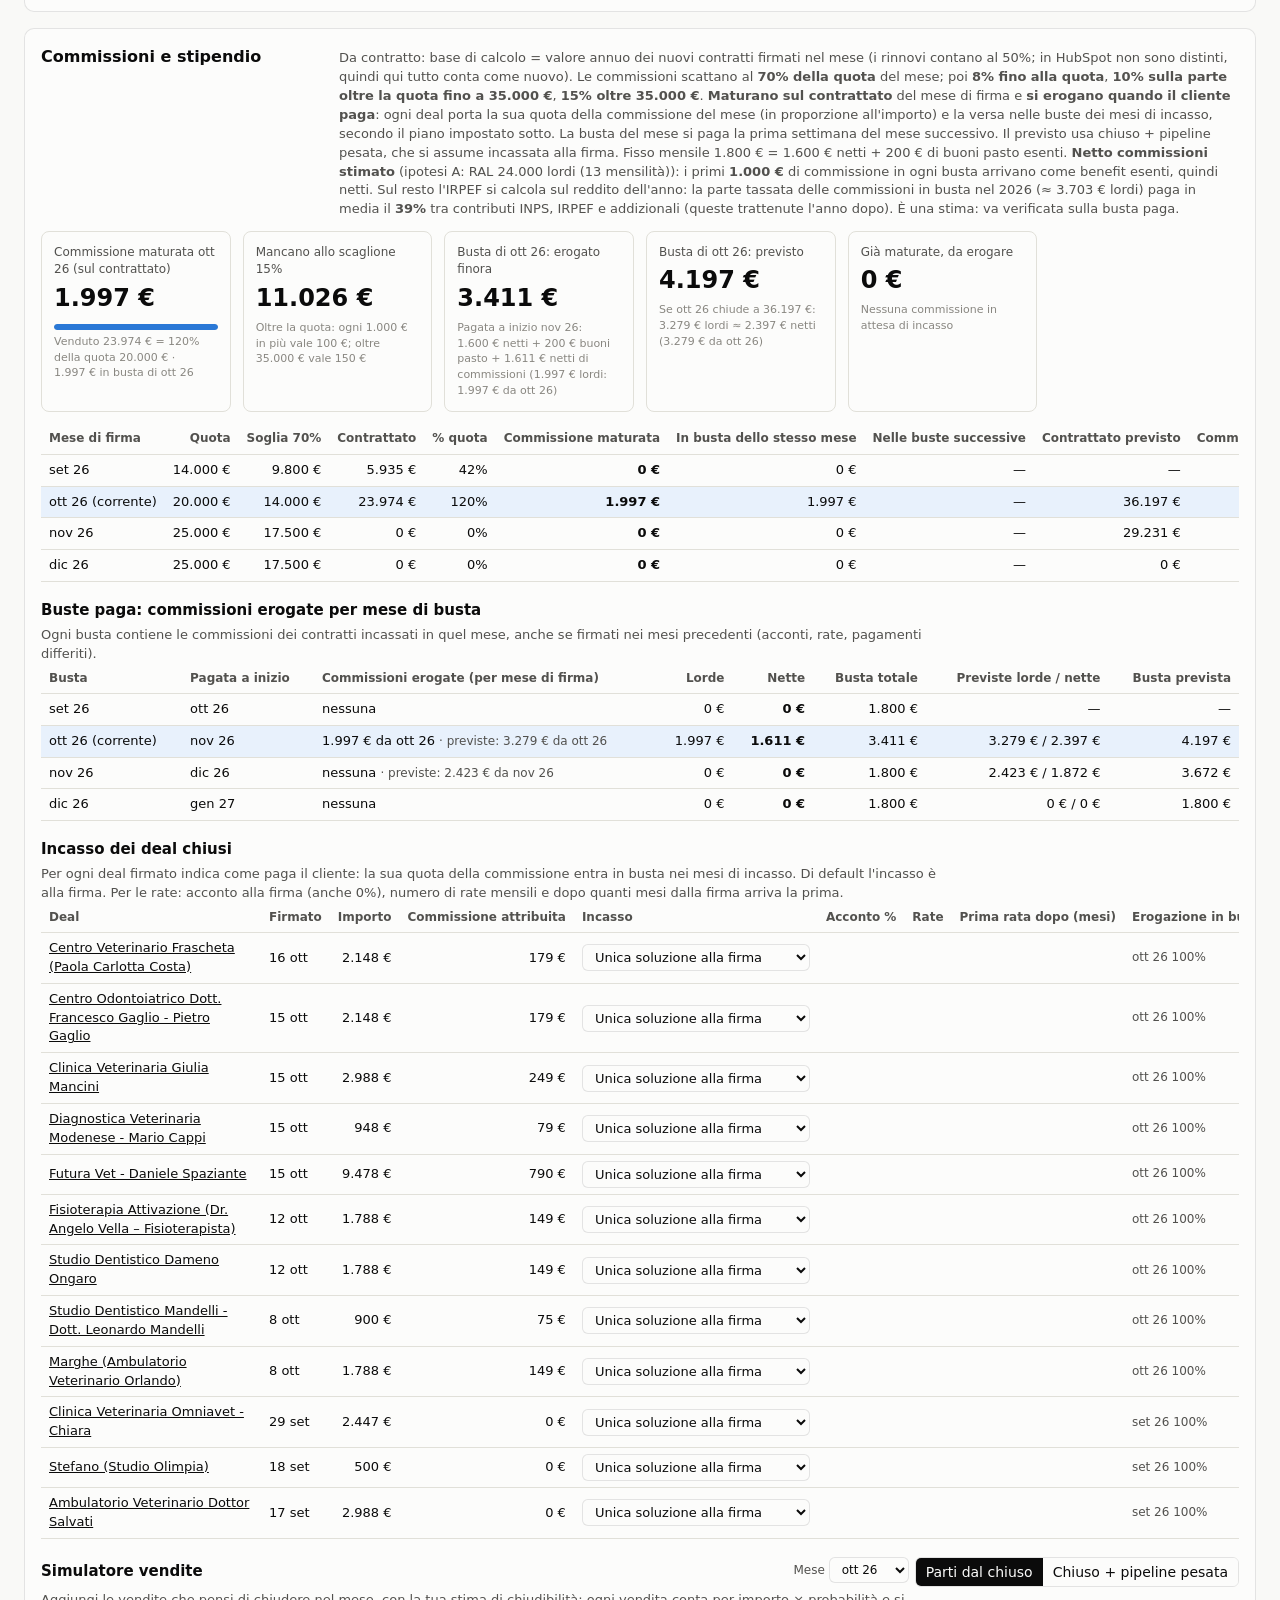
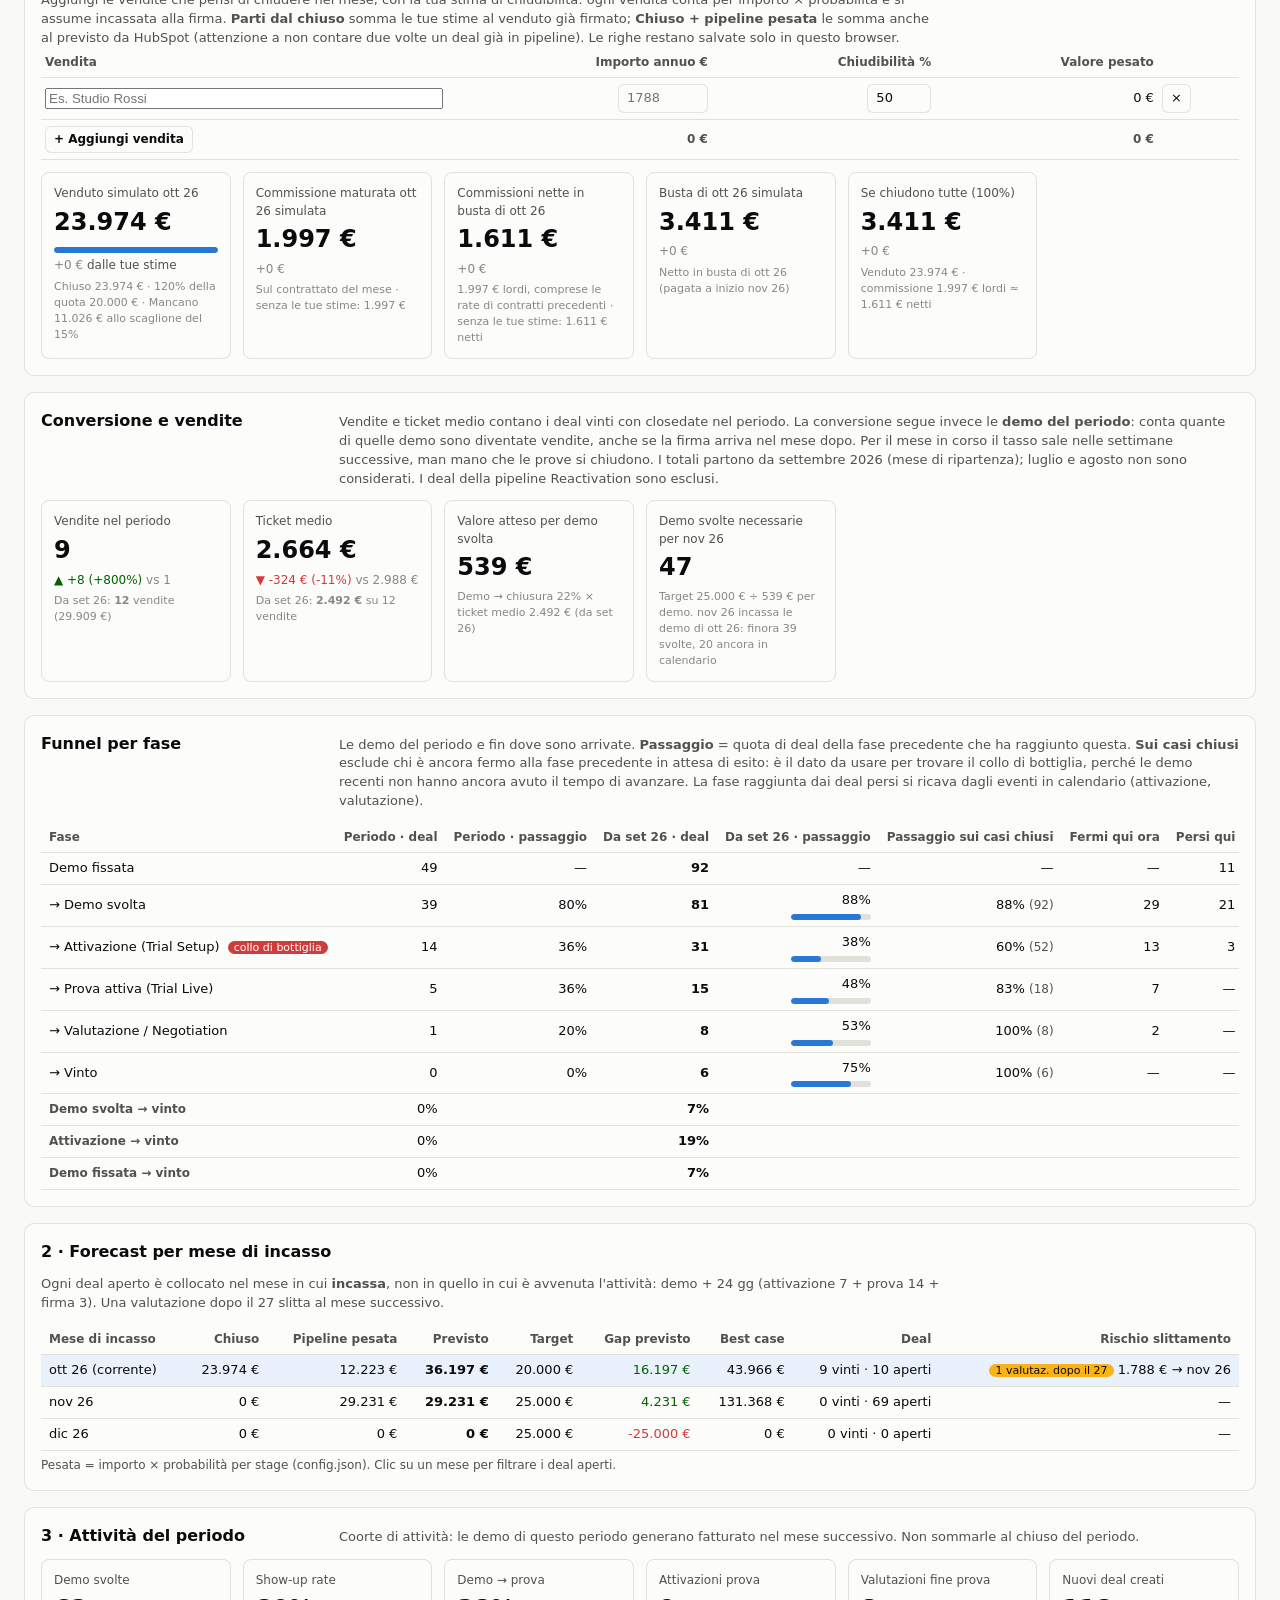
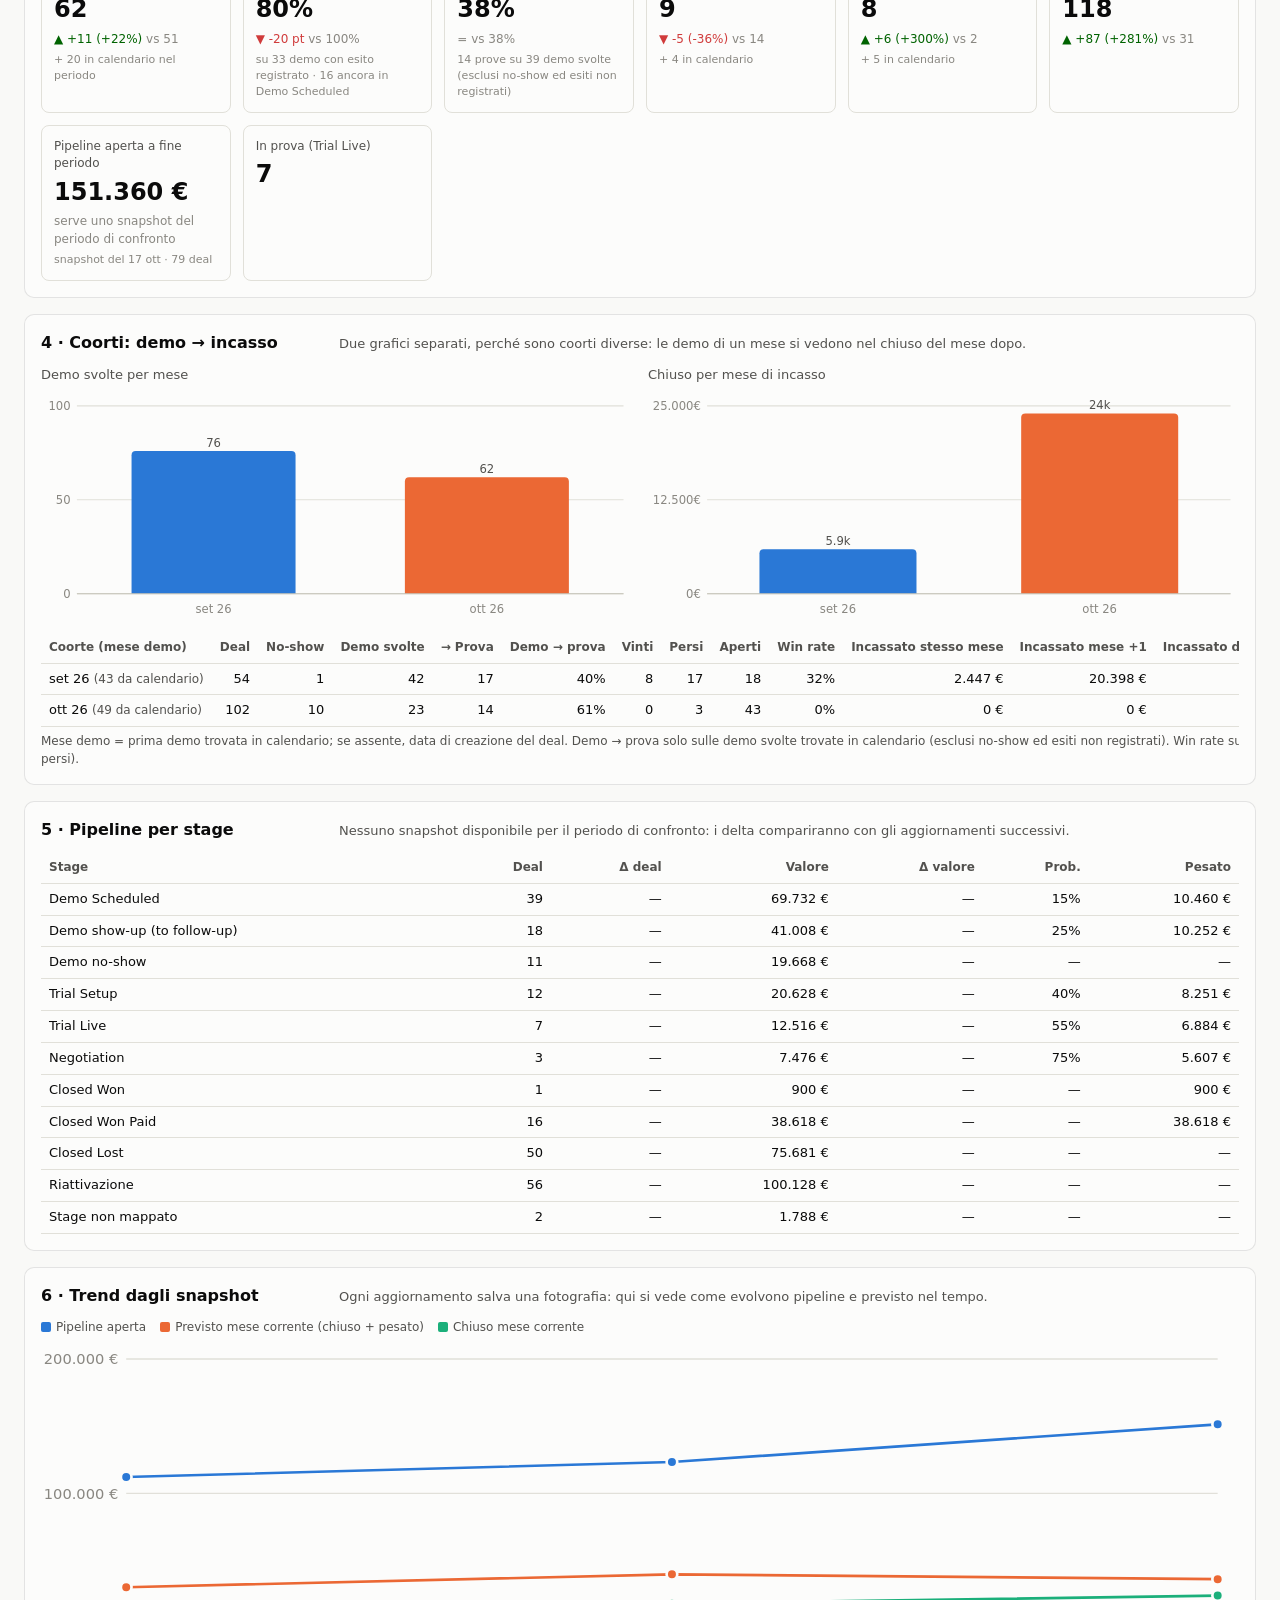
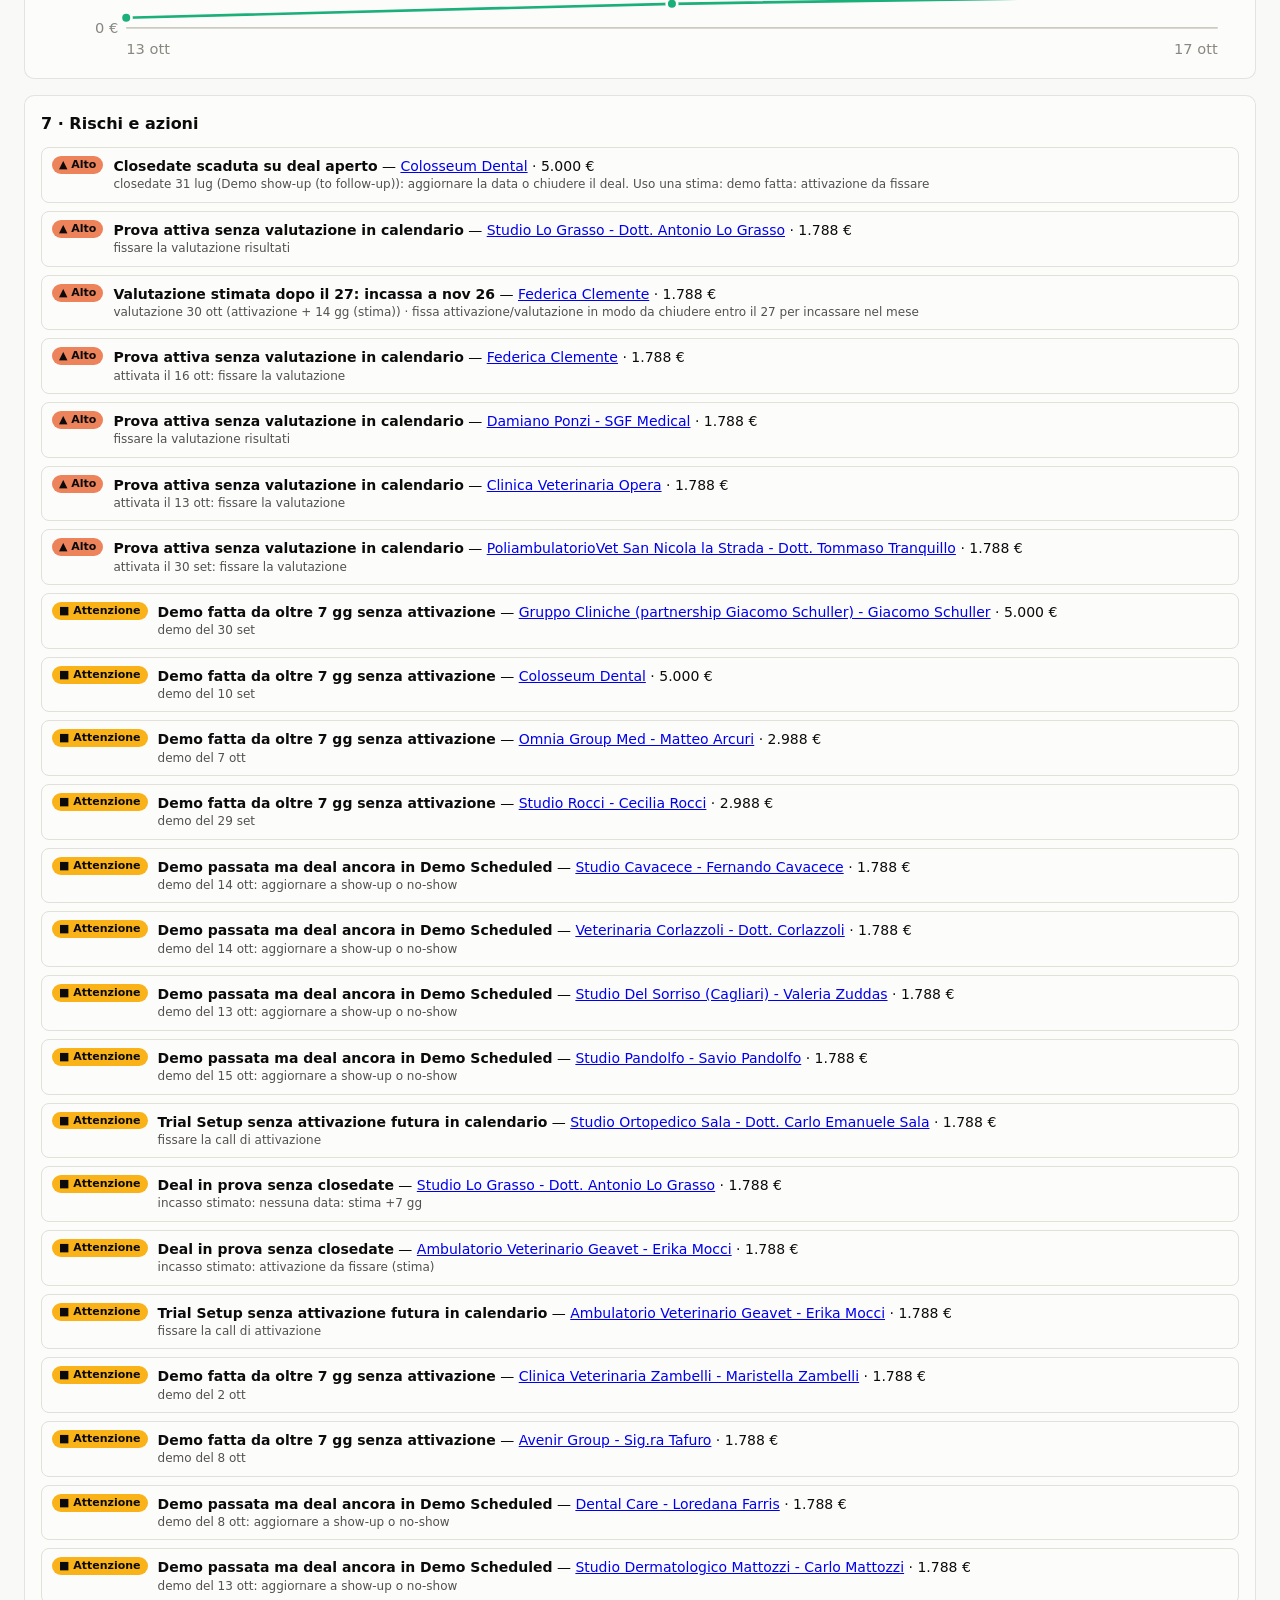
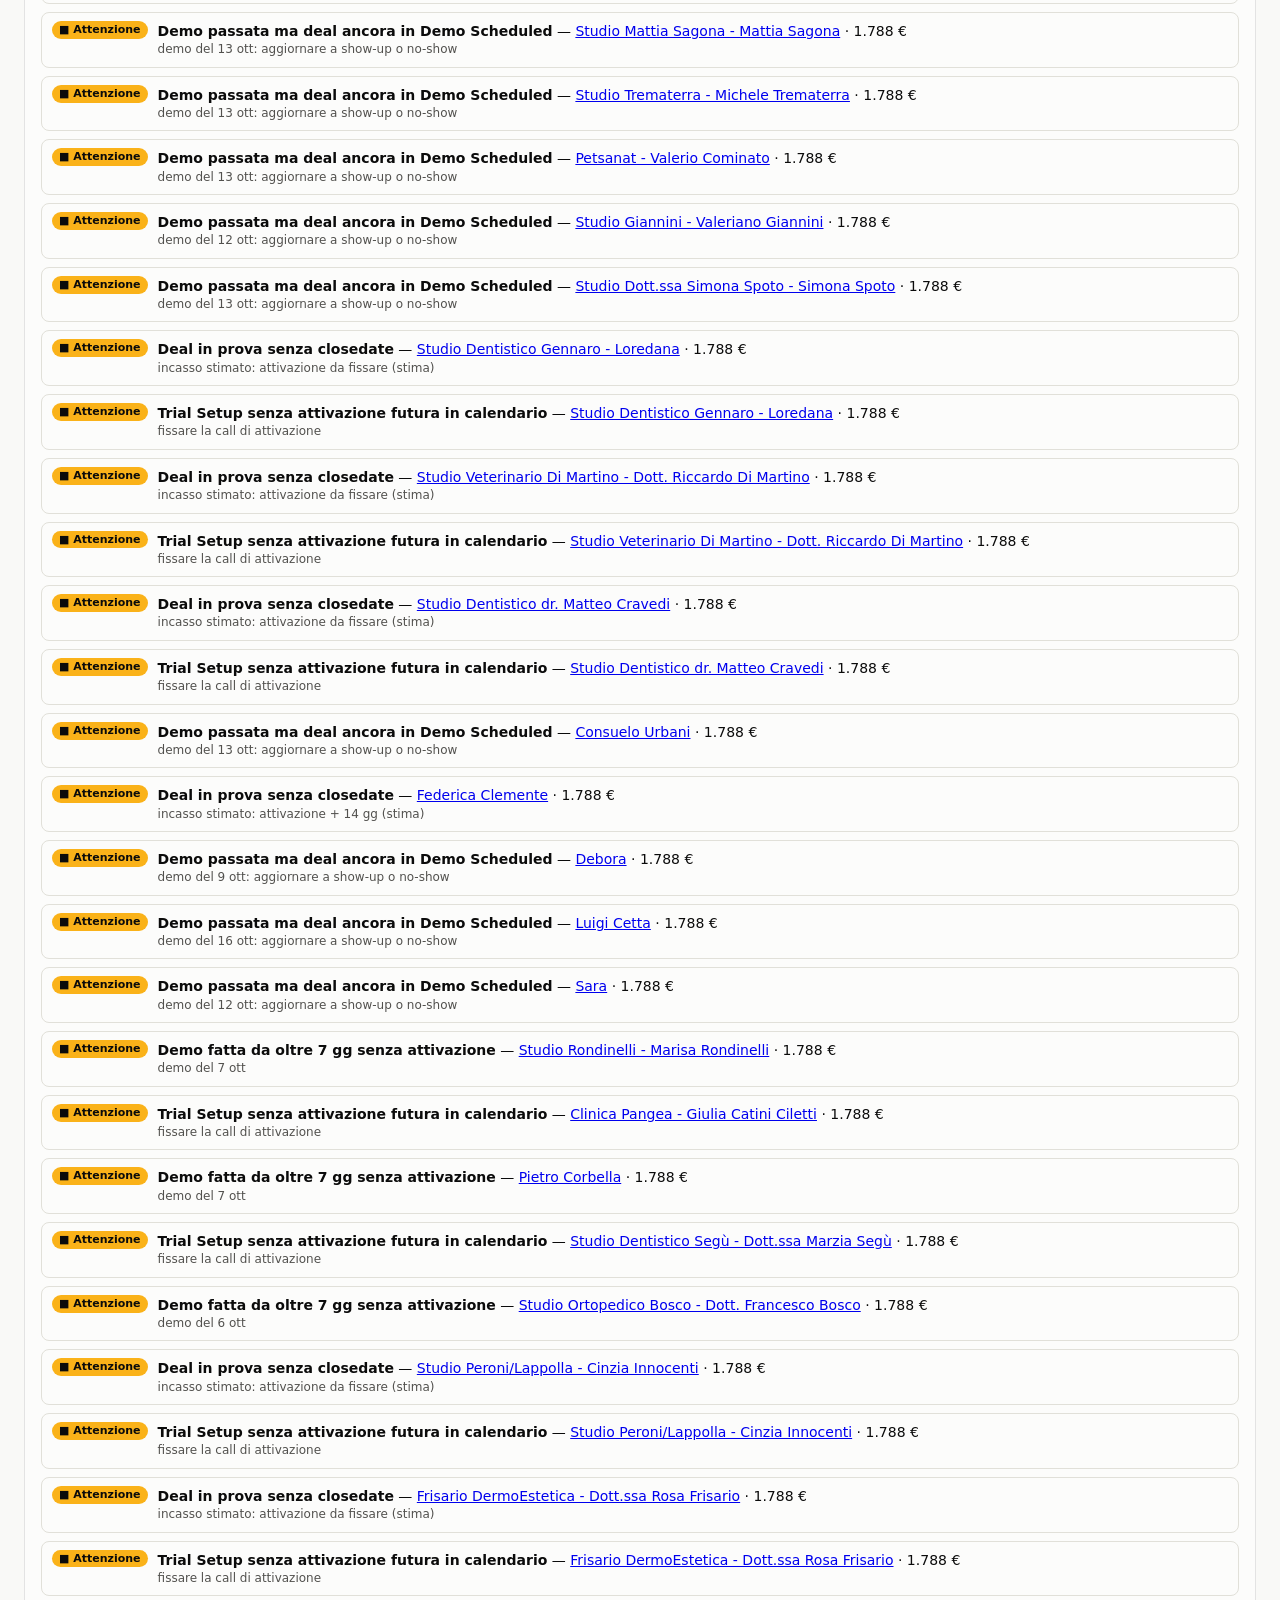
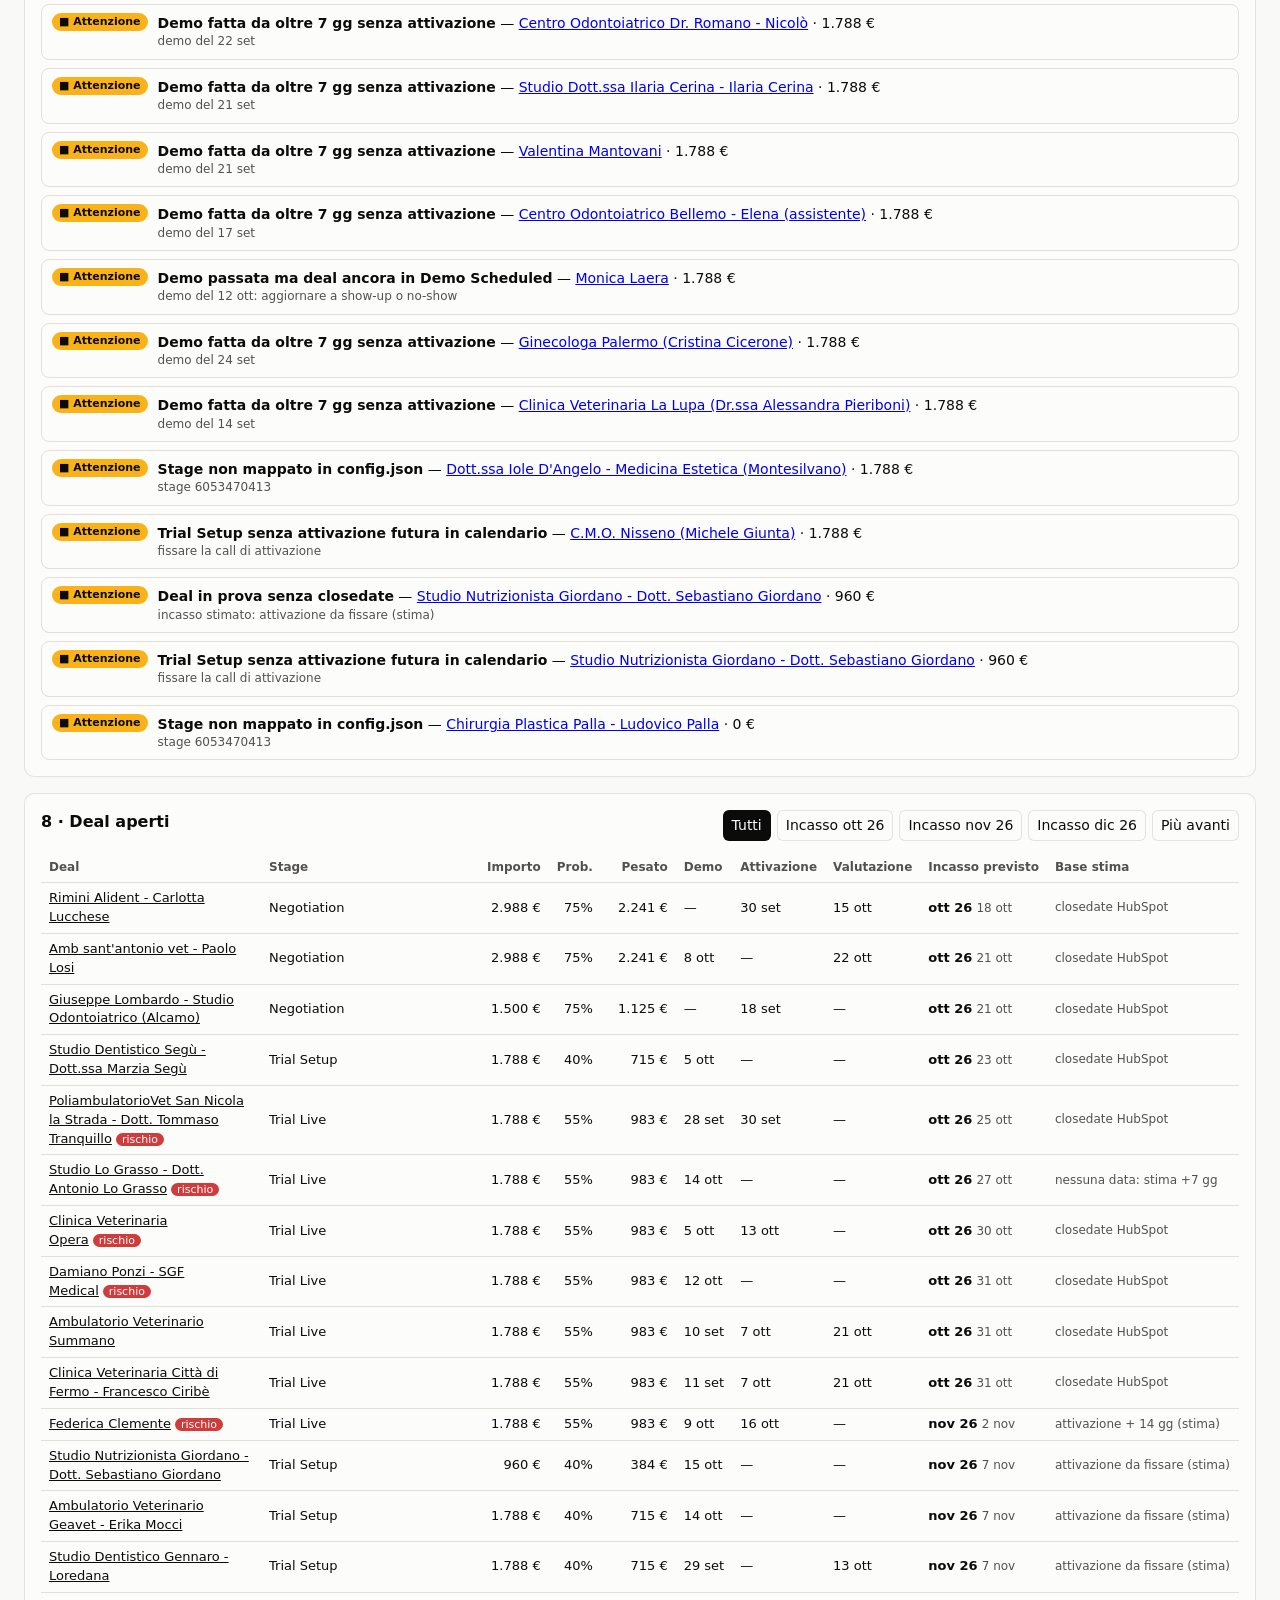
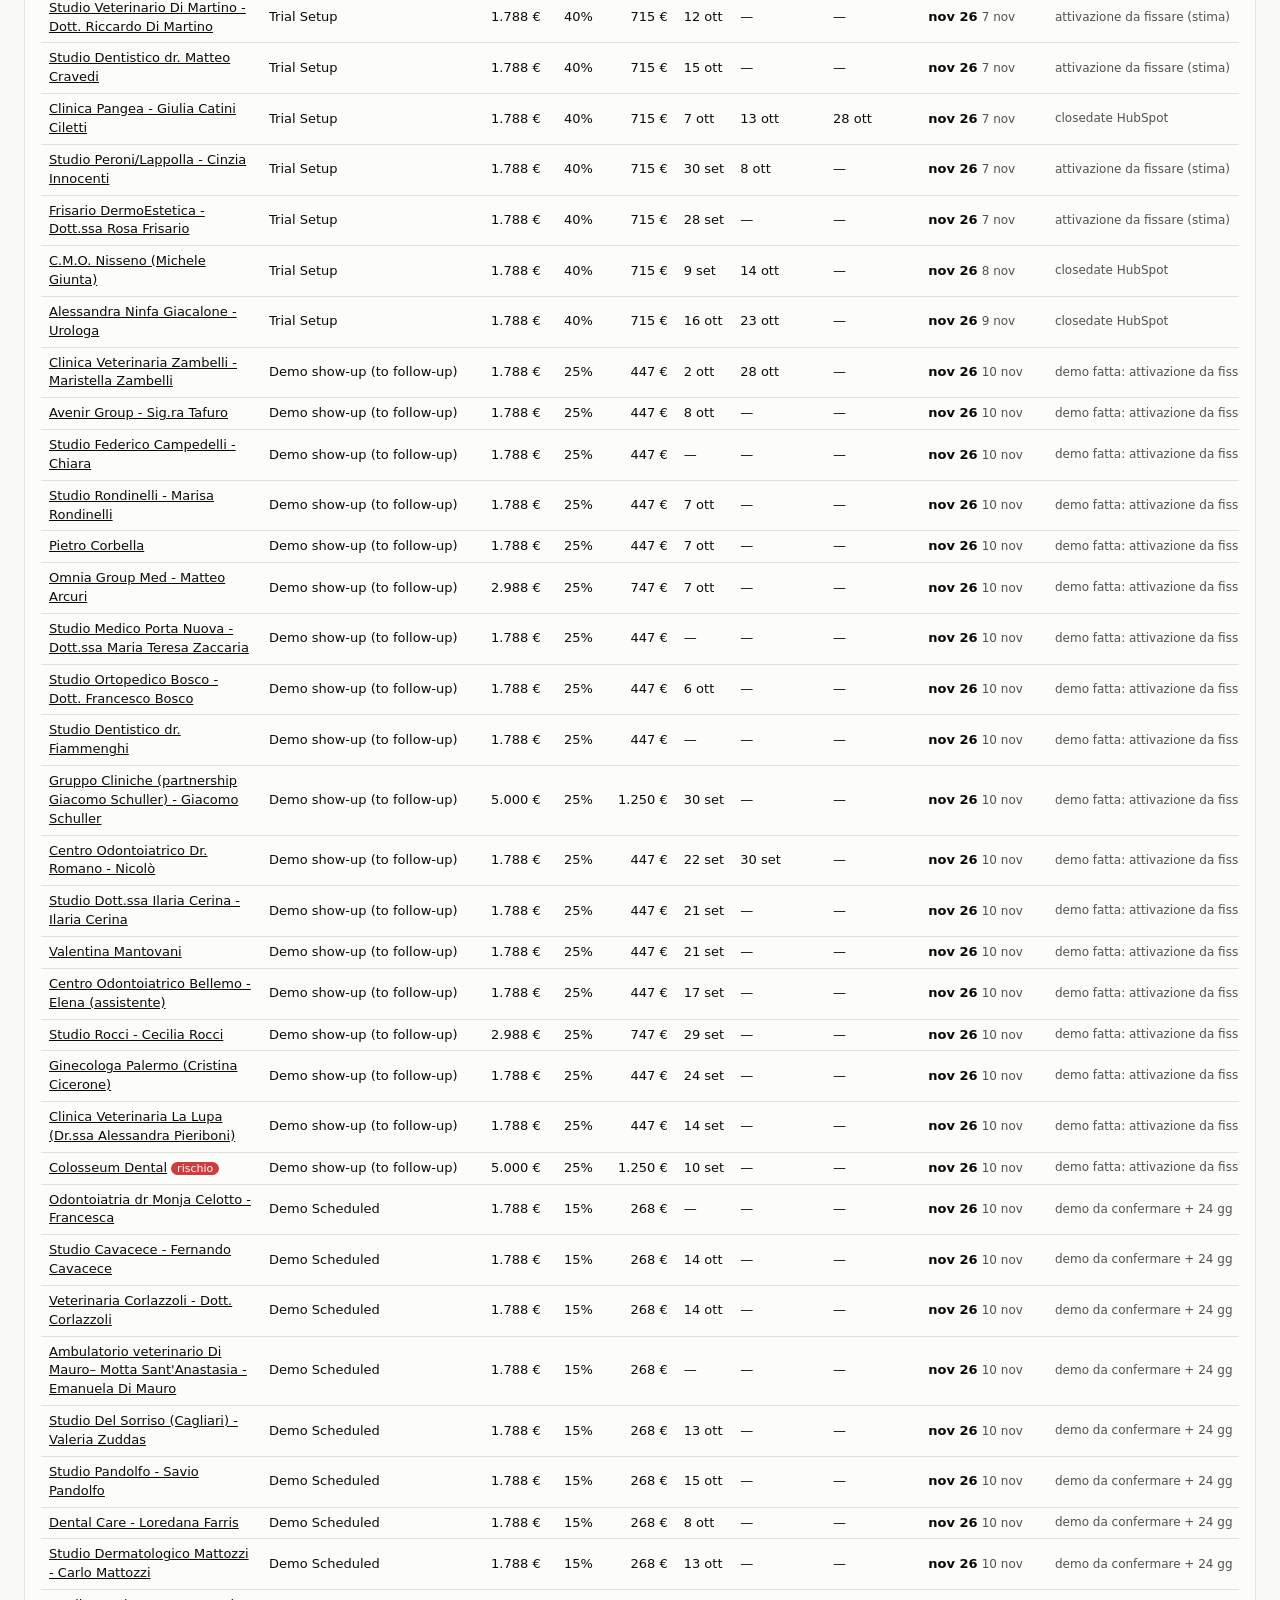
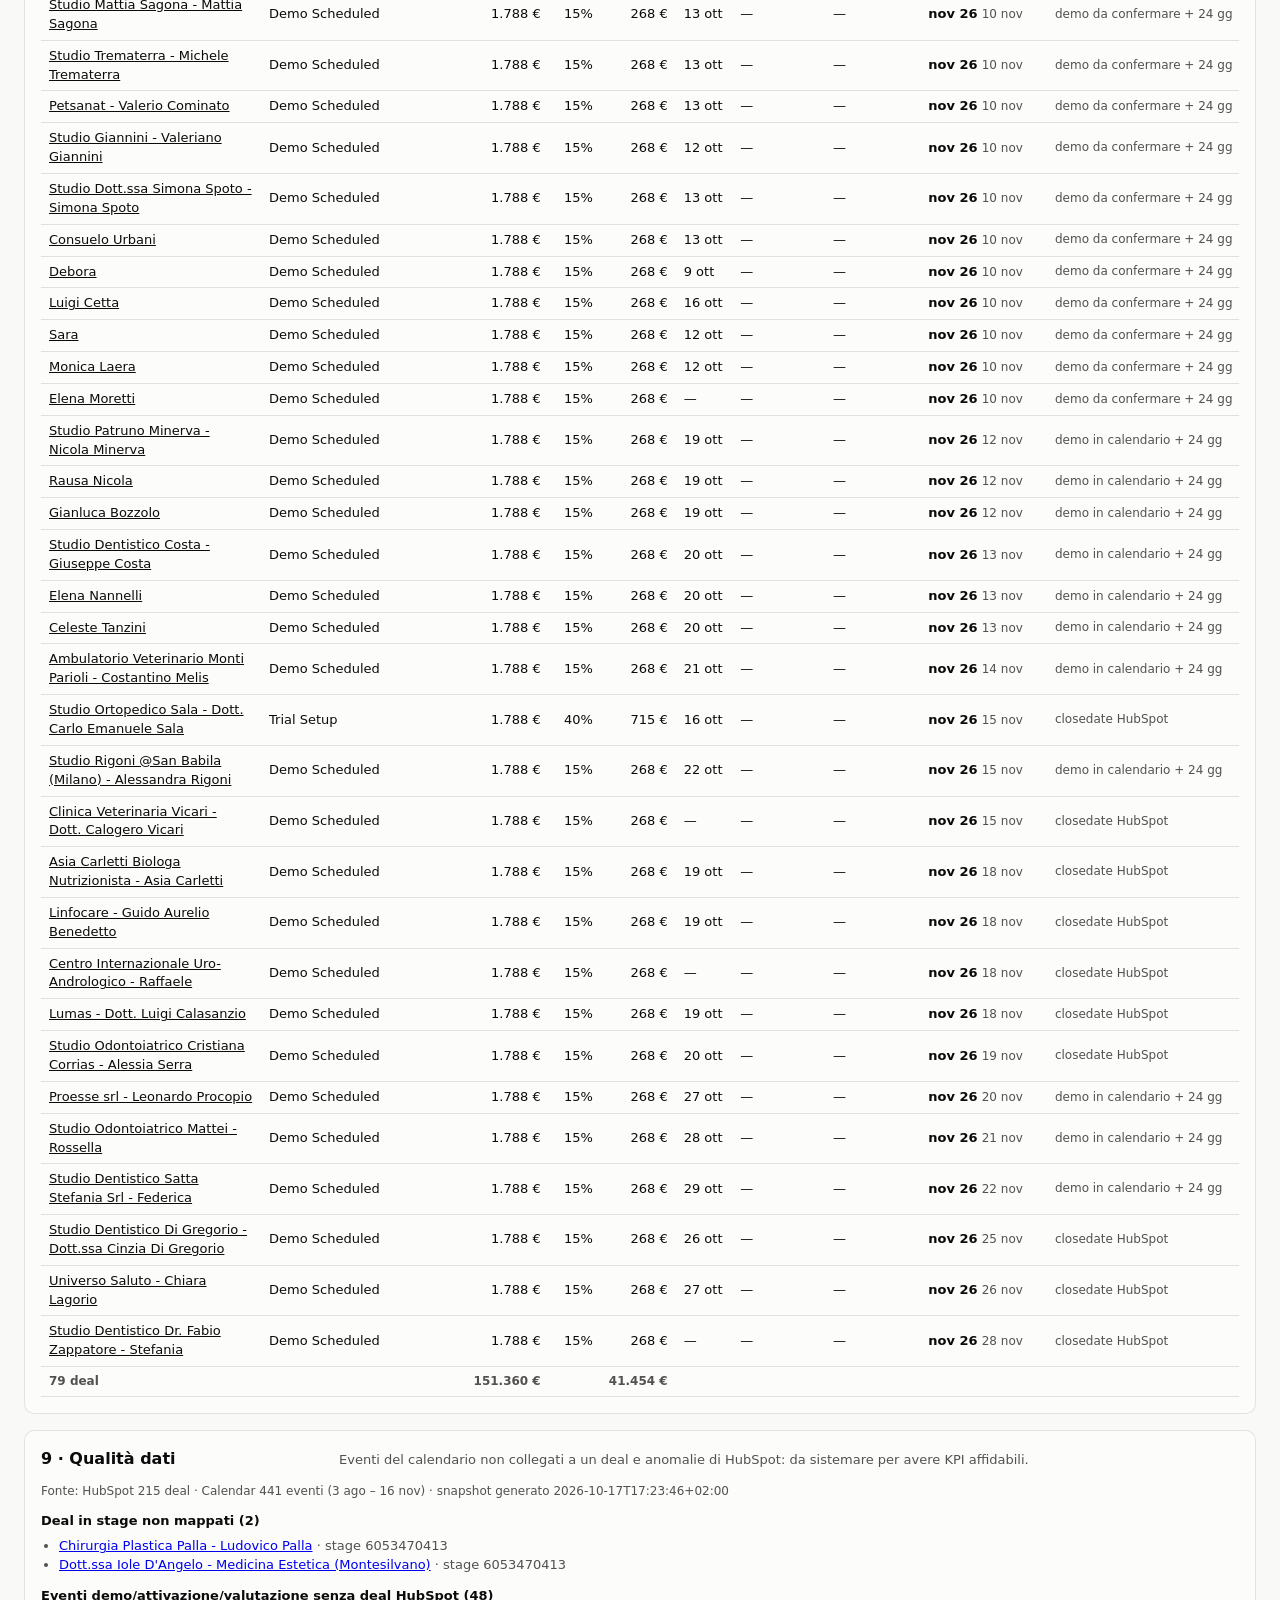
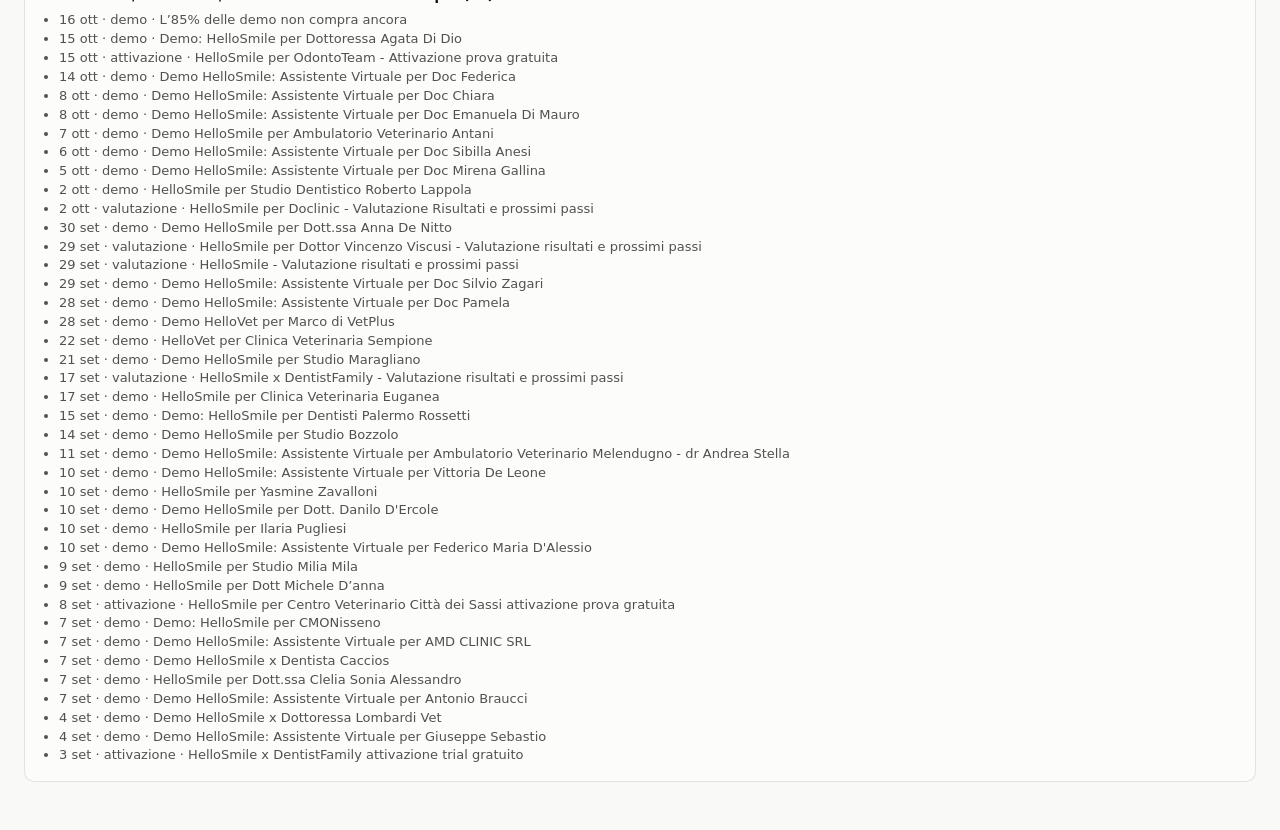
==== commit d7de9e51: "Commissioni: maturate sul contrattato, erogate in busta nei mesi di incasso (piano per deal) Co-Auth" ====
--- a/dashboard/index.html
+++ b/dashboard/index.html
@@ -79,6 +79,16 @@
     </div>
     <div class="tiles" id="tilesComm"></div>
     <div class="table-wrap" style="margin-top:12px"><table id="commTable"></table></div>
+    <div class="bridge">
+      <div class="bridge-head"><h3>Buste paga: commissioni erogate per mese di busta</h3></div>
+      <p class="hint">Ogni busta contiene le commissioni dei contratti incassati in quel mese, anche se firmati nei mesi precedenti (acconti, rate, pagamenti differiti).</p>
+      <div class="table-wrap"><table id="slipTable"></table></div>
+    </div>
+    <div class="bridge" id="payPlans">
+      <div class="bridge-head"><h3>Incasso dei deal chiusi</h3><span class="muted" id="payMsg"></span></div>
+      <p class="hint">Per ogni deal firmato indica come paga il cliente: la sua quota della commissione entra in busta nei mesi di incasso. Di default l'incasso è alla firma. Per le rate: acconto alla firma (anche 0%), numero di rate mensili e dopo quanti mesi dalla firma arriva la prima.</p>
+      <div class="table-wrap"><table></table></div>
+    </div>
     <div class="bridge" id="sim"></div>
   </section>
 
--- a/dashboard/styles.css
+++ b/dashboard/styles.css
@@ -199,3 +199,5 @@
 #simTable input[type=number] { width: 90px; }
 #simTable input[data-f=prob] { width: 64px; }
 #simTable td, #simTable th { padding-left: 4px; padding-right: 4px; }
+#payPlans input[type=number] { width: 64px; }
+#payPlans td.muted { white-space: normal; min-width: 160px; }
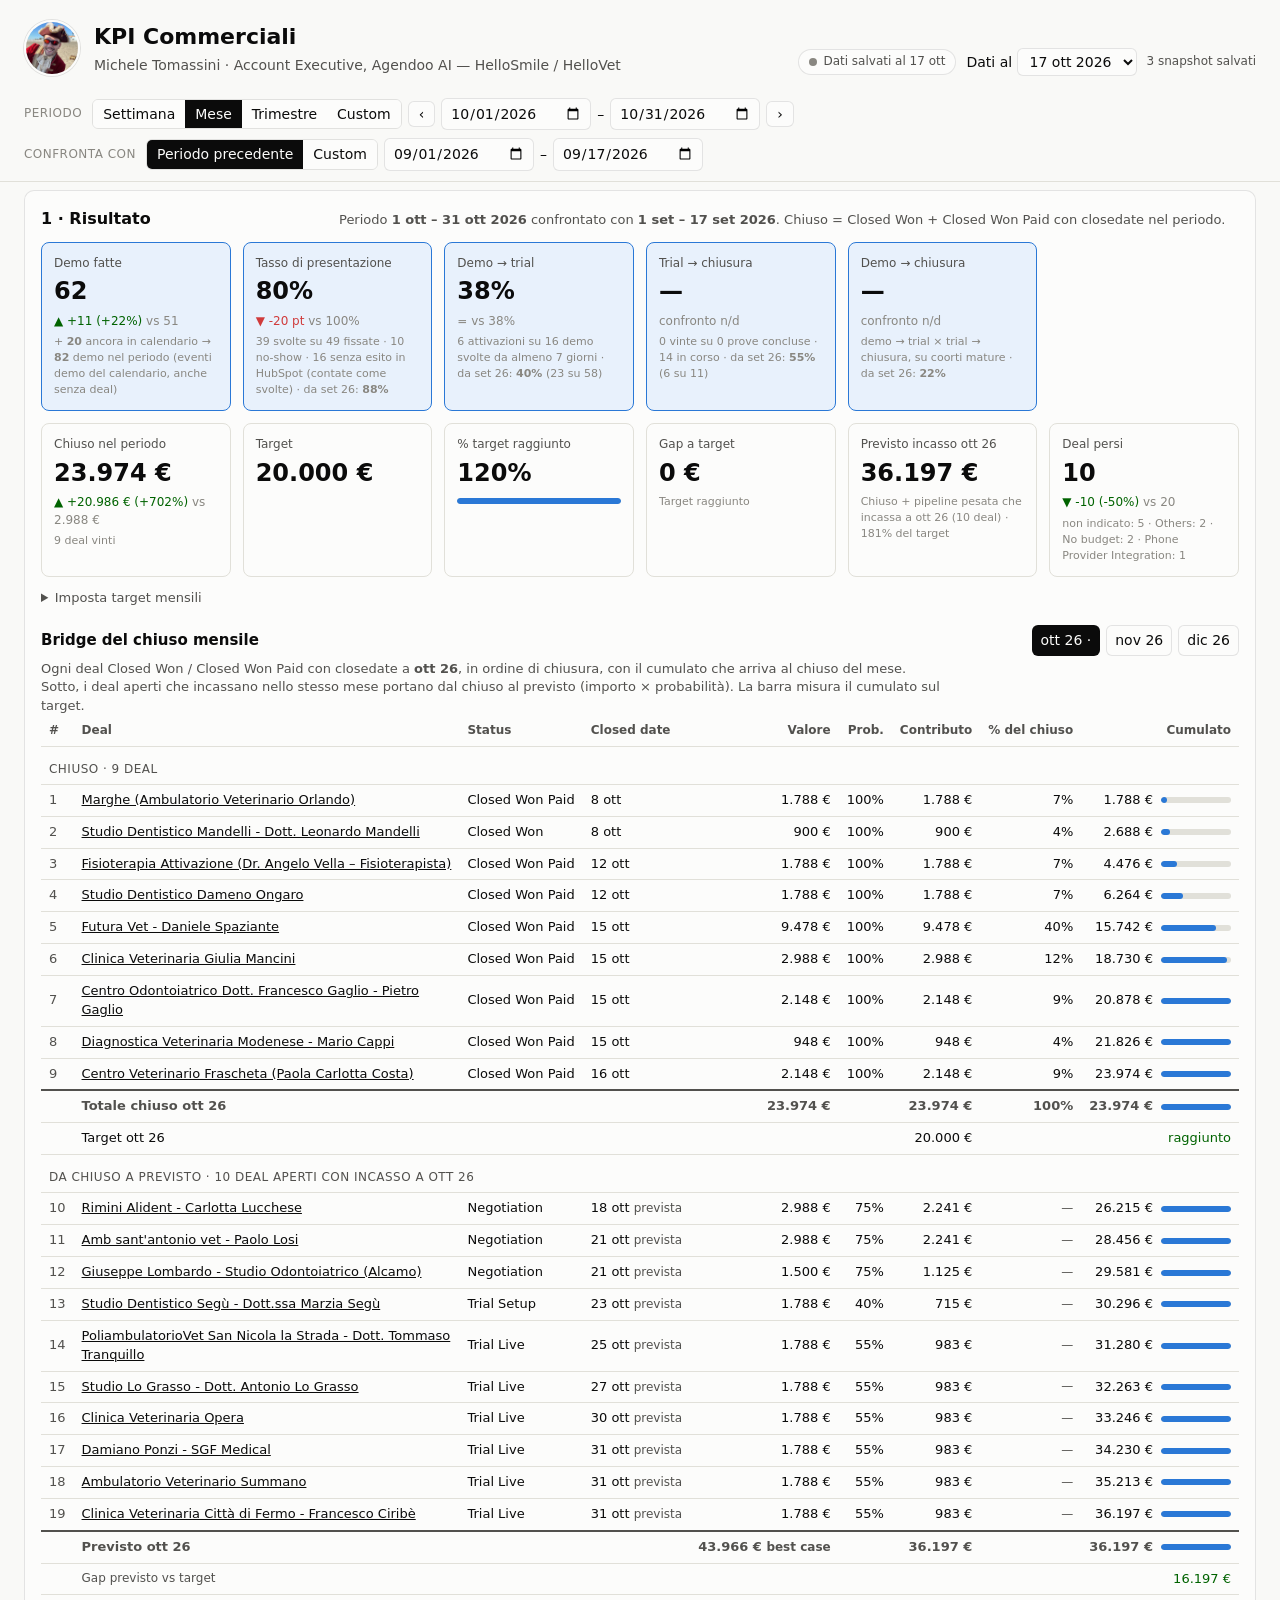
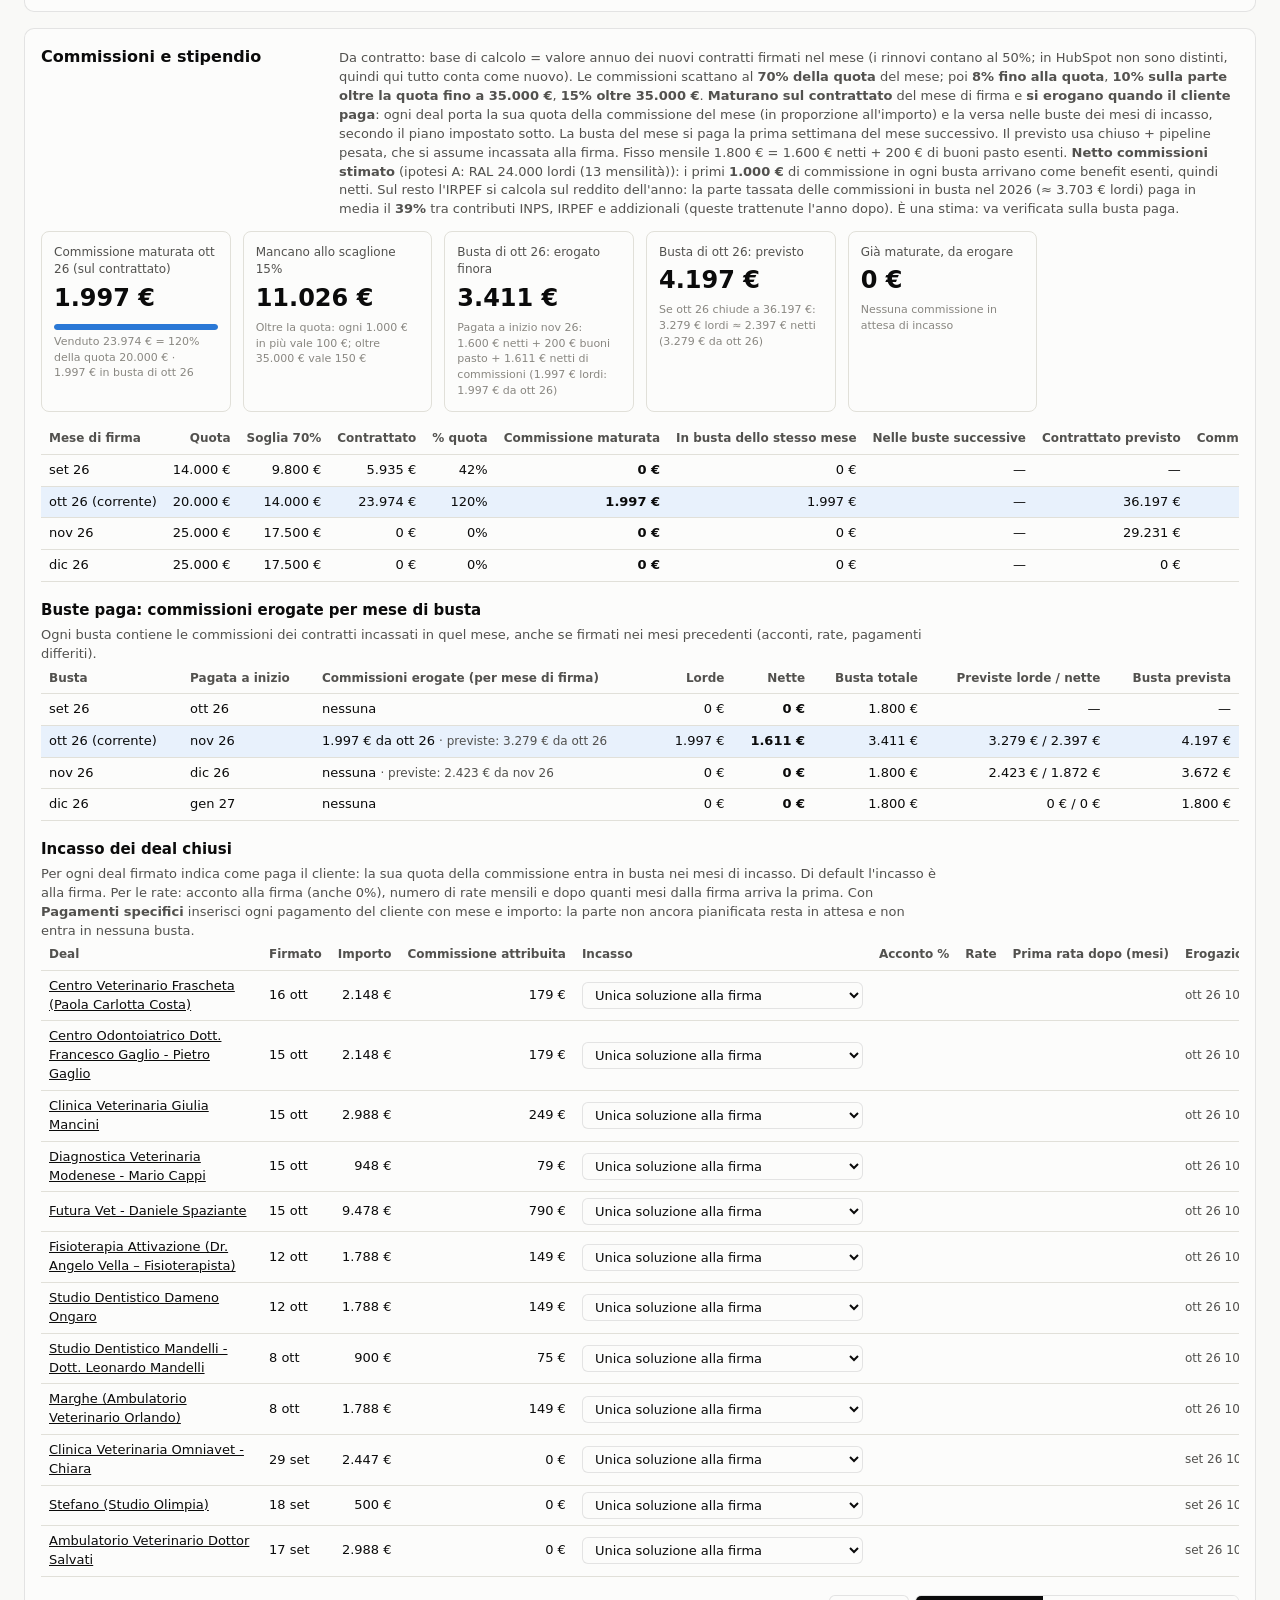
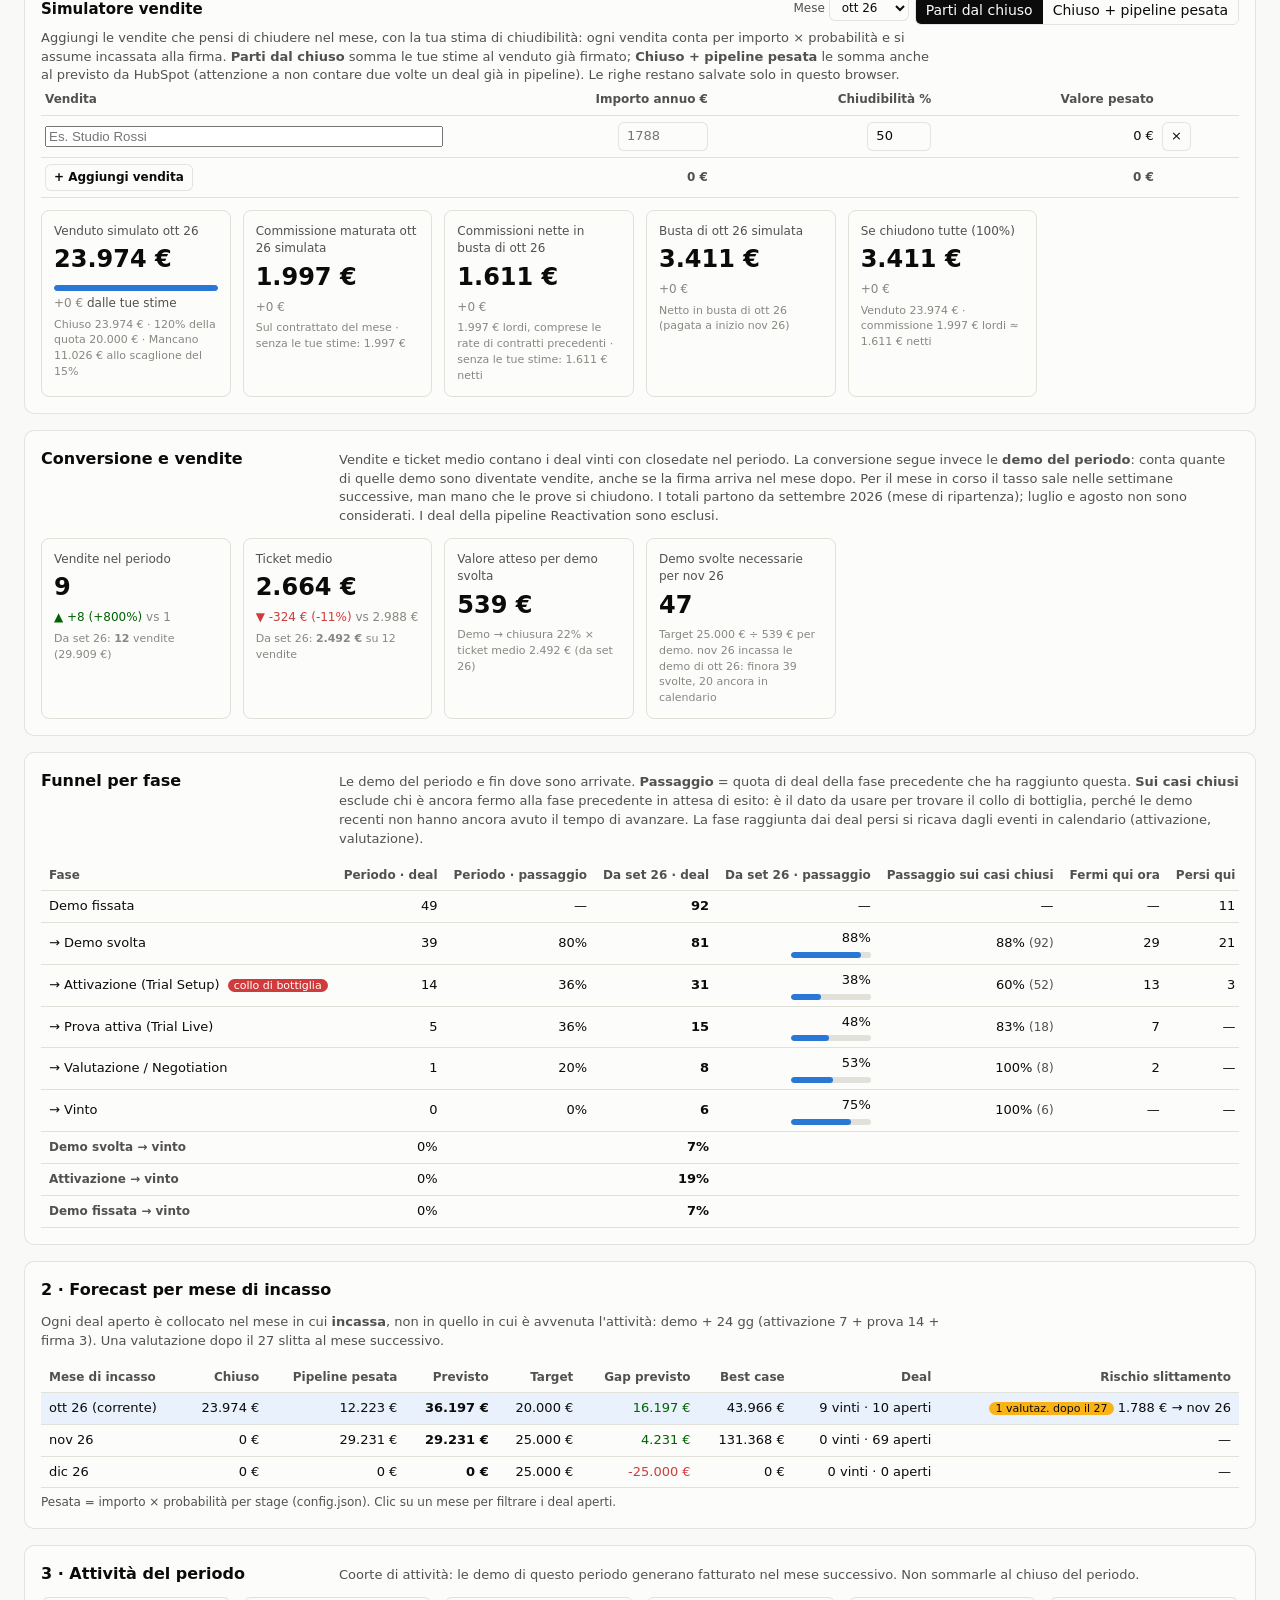
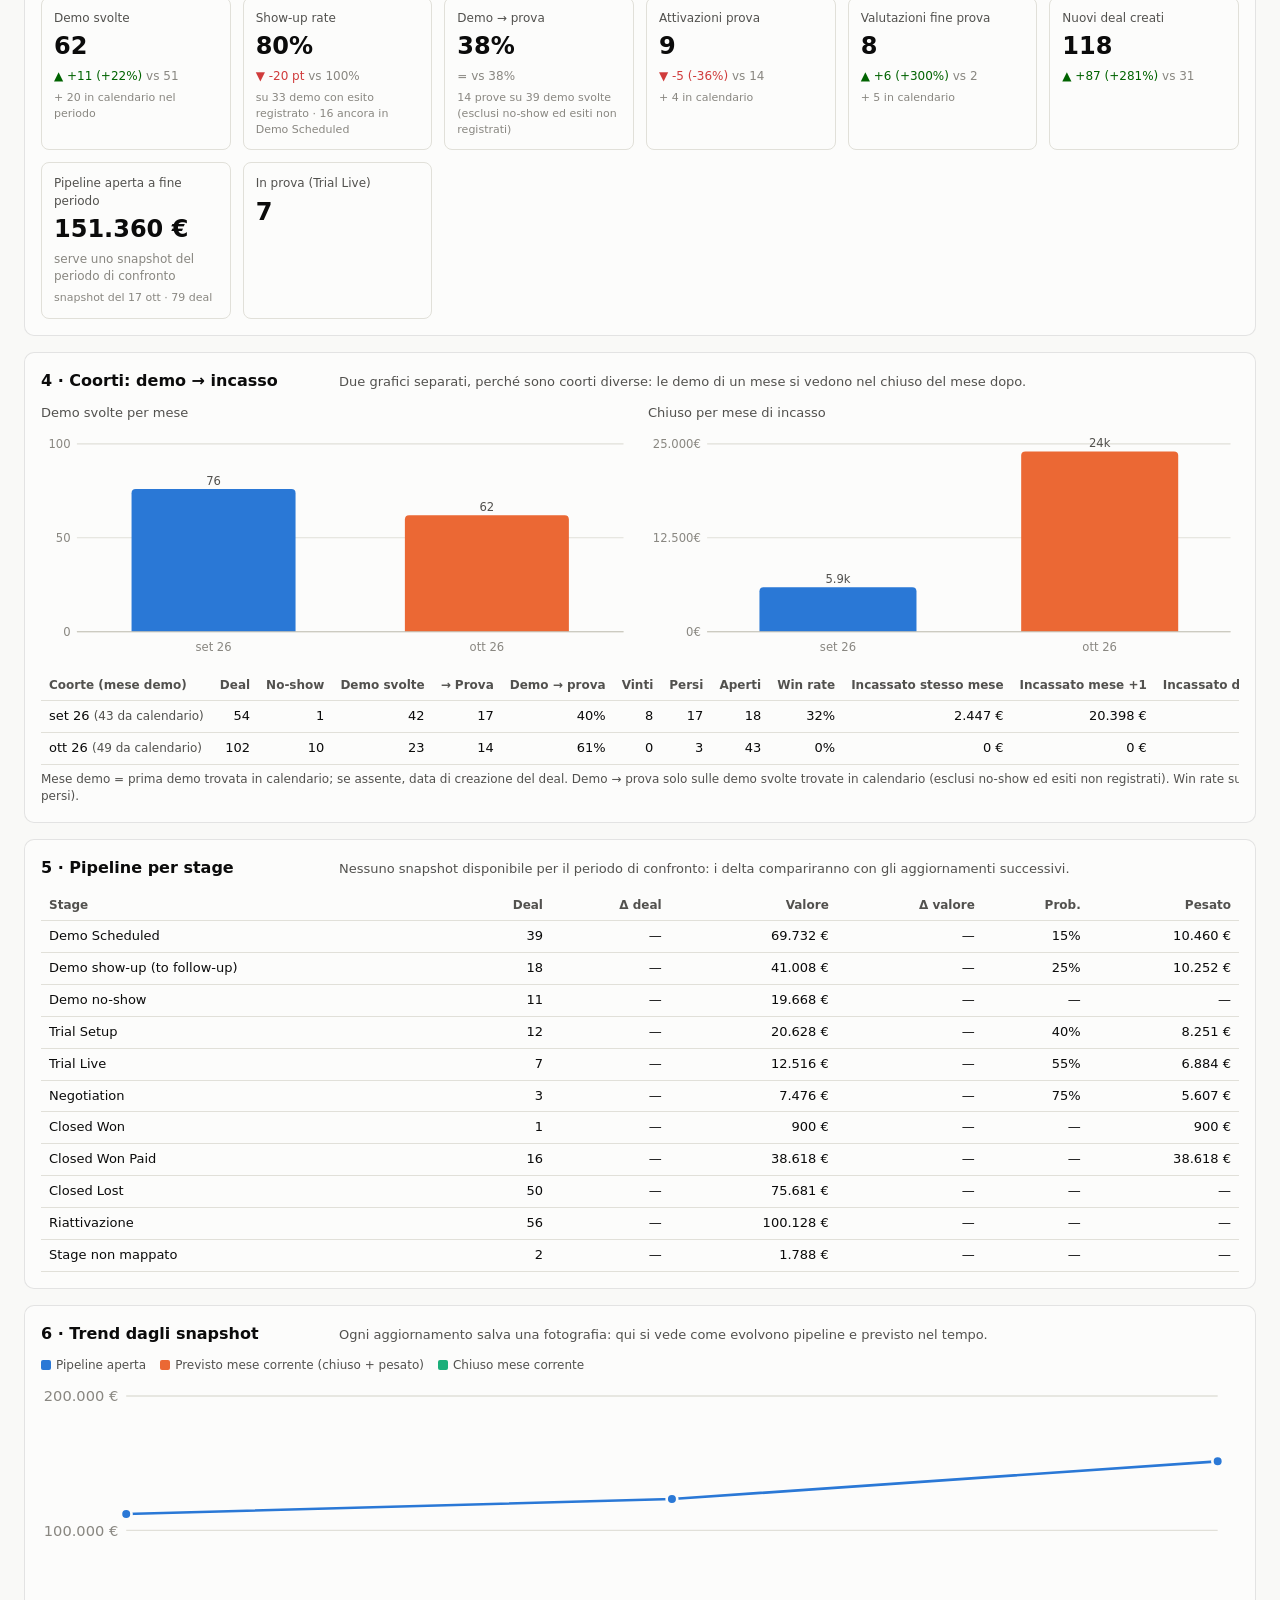
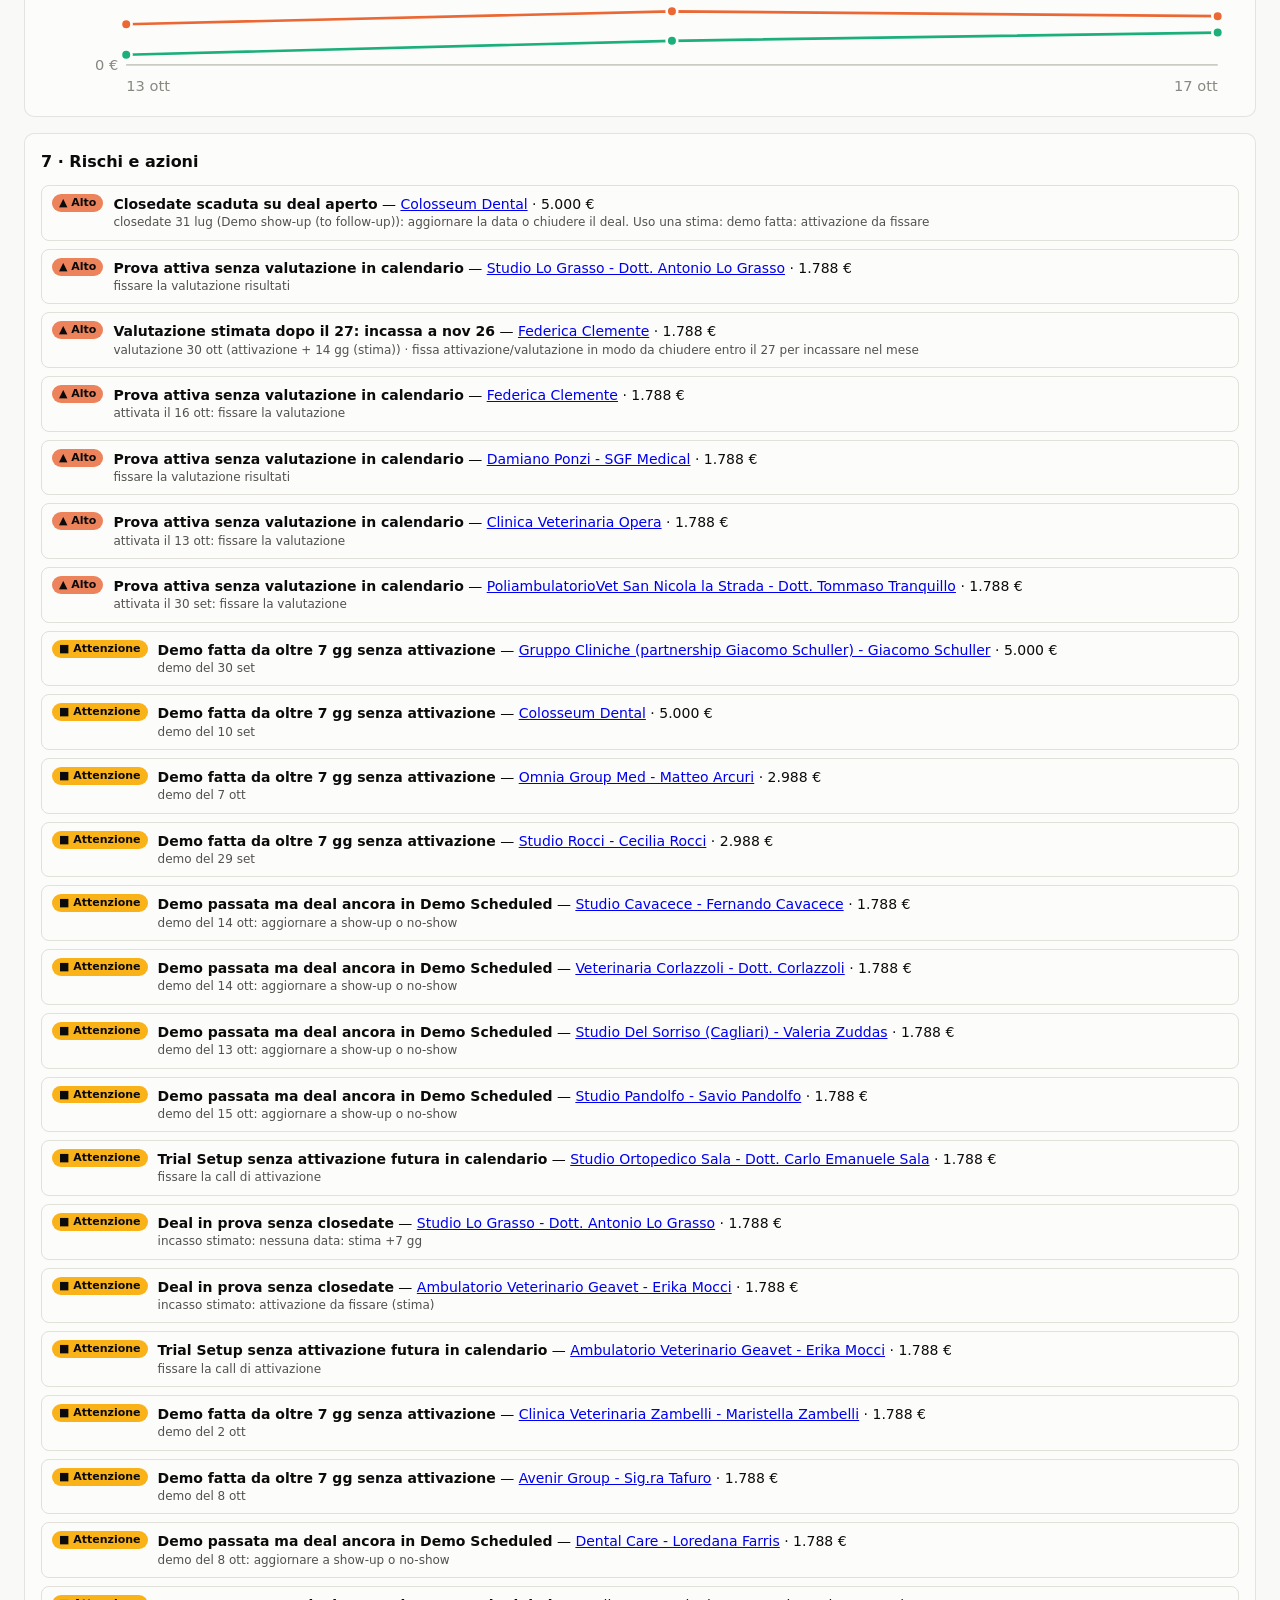
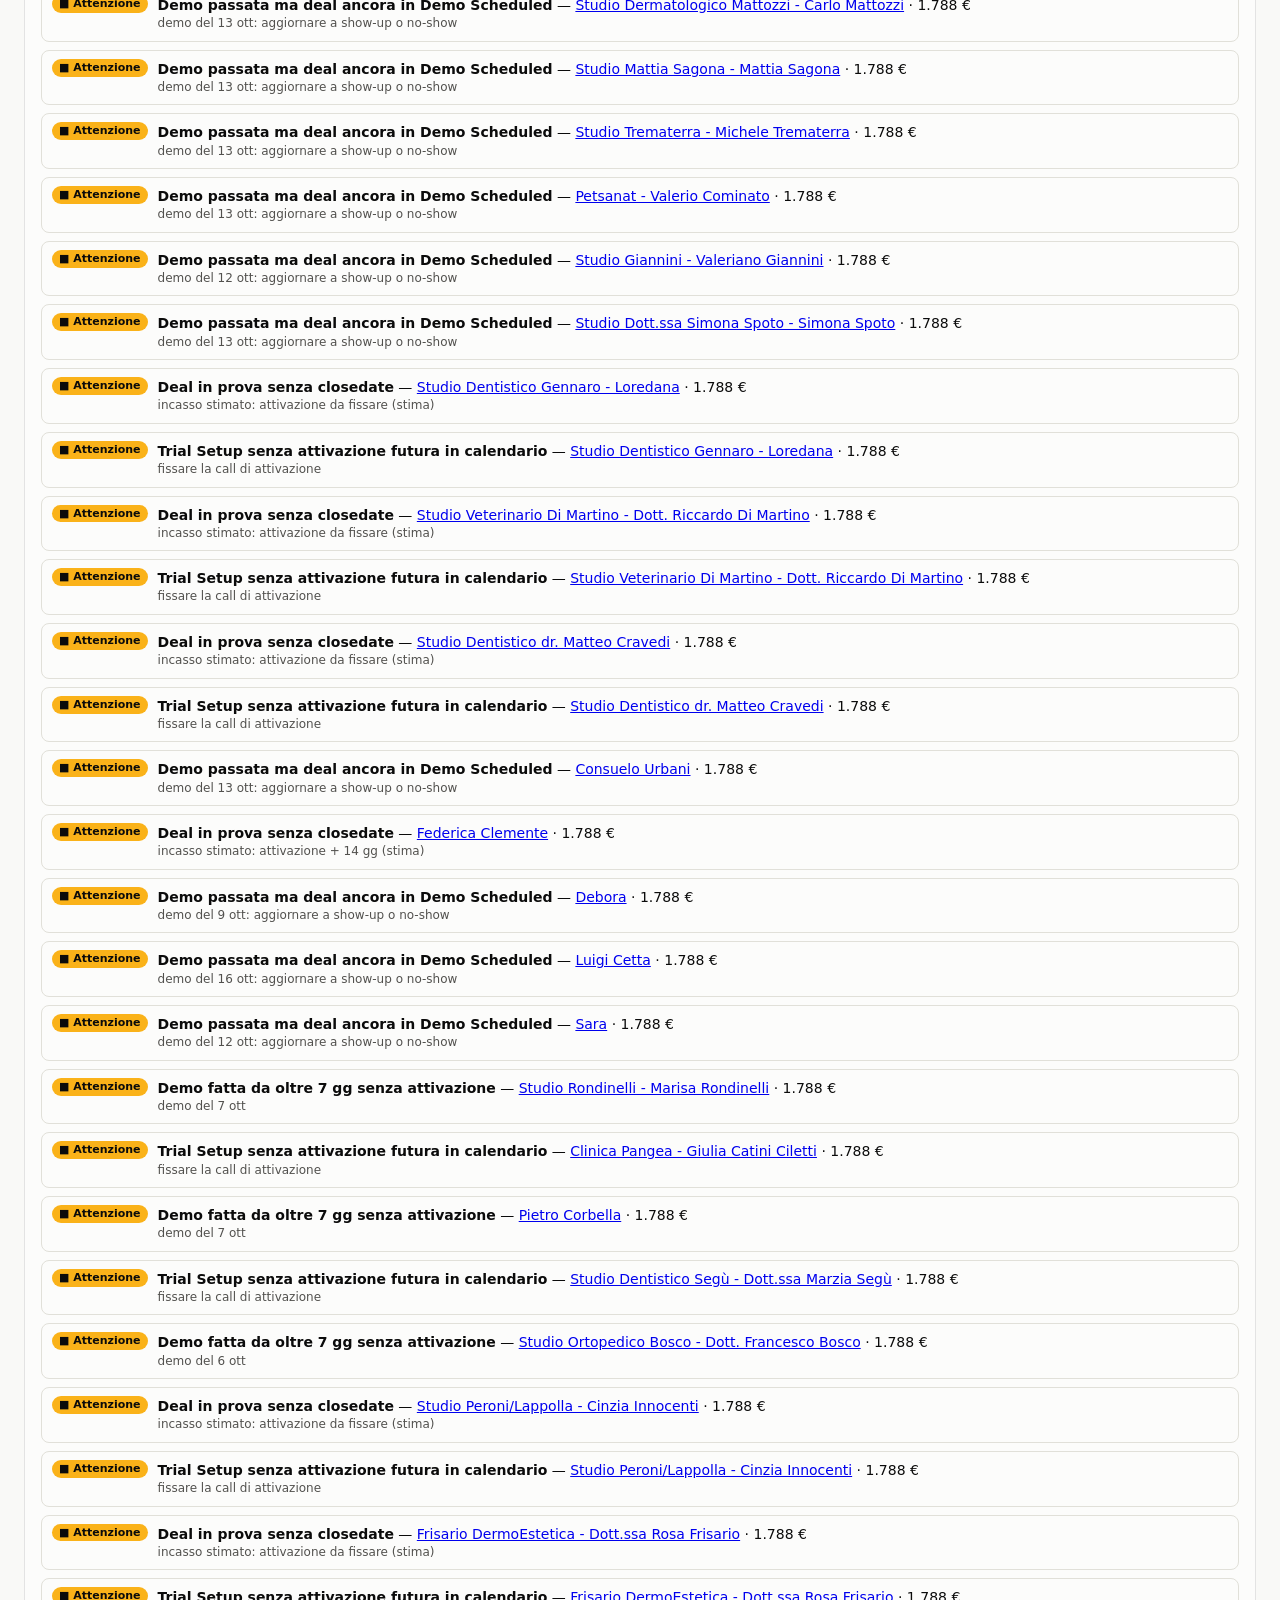
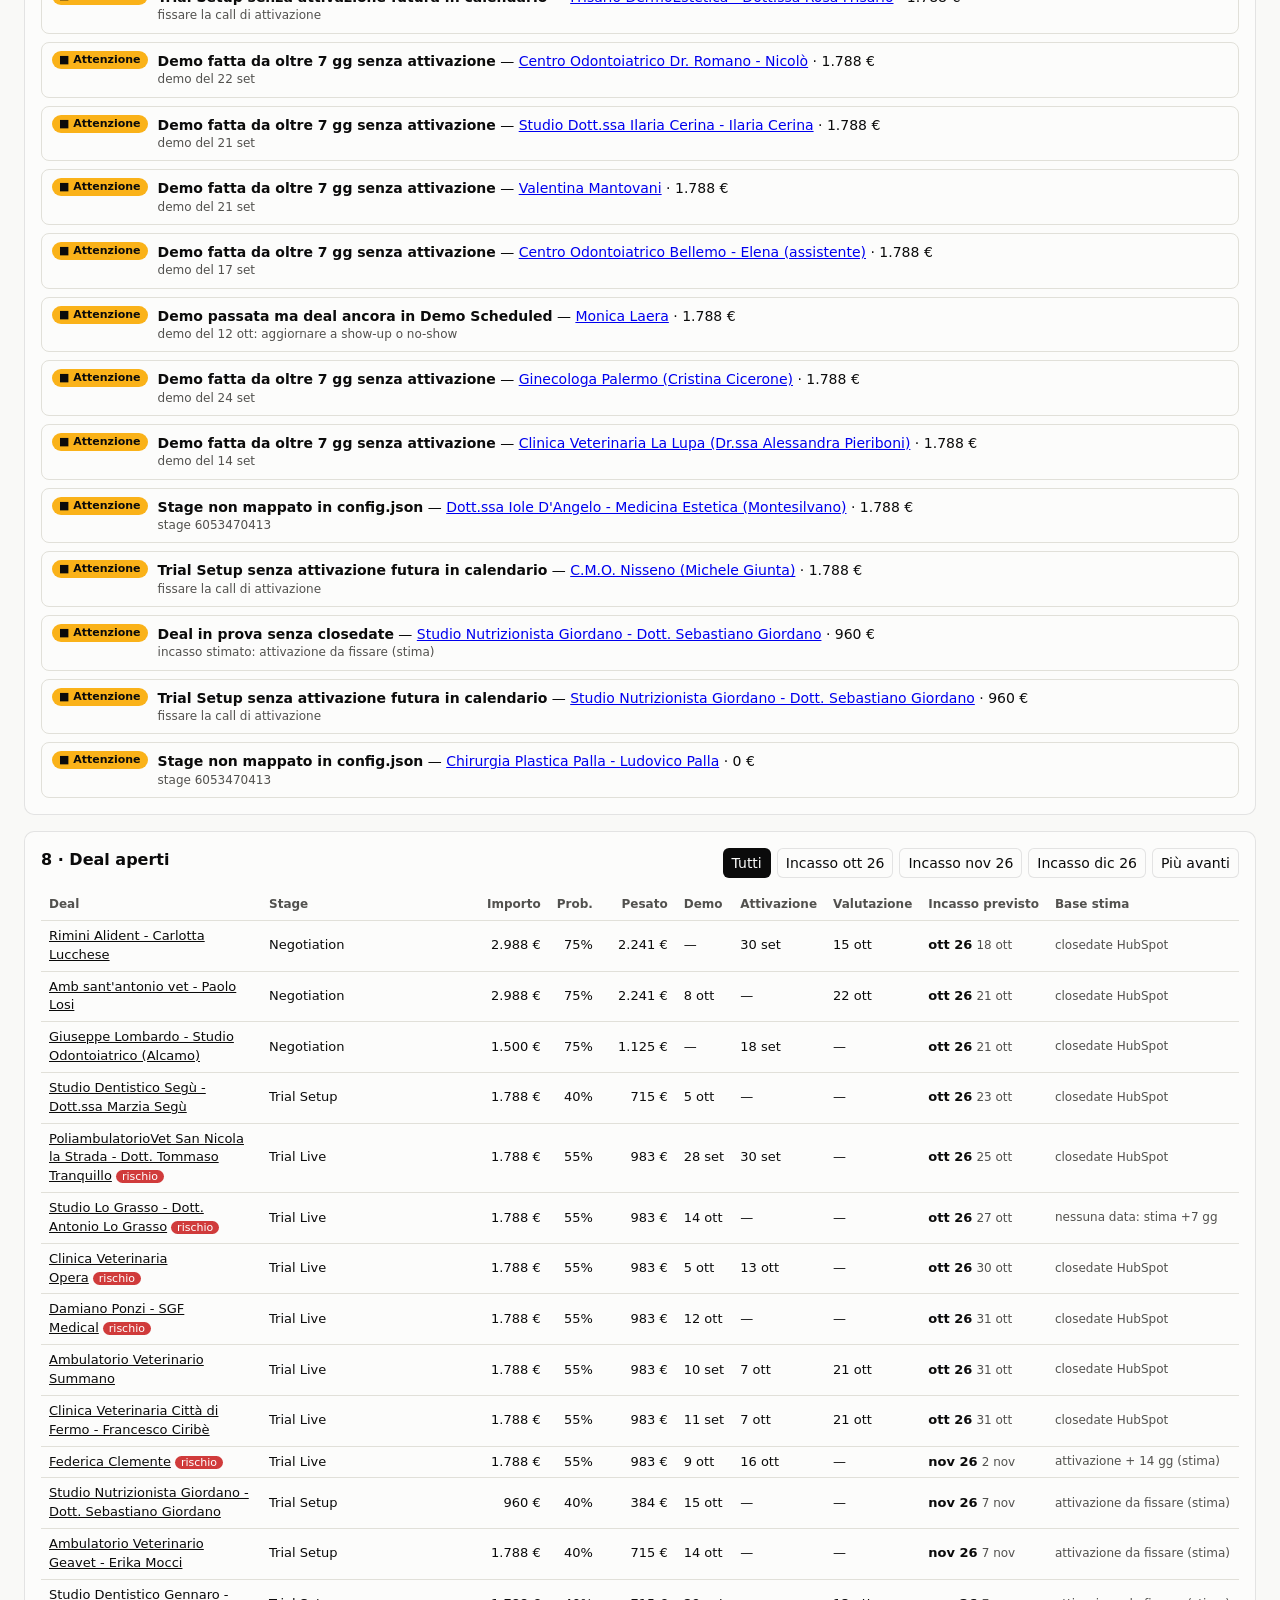
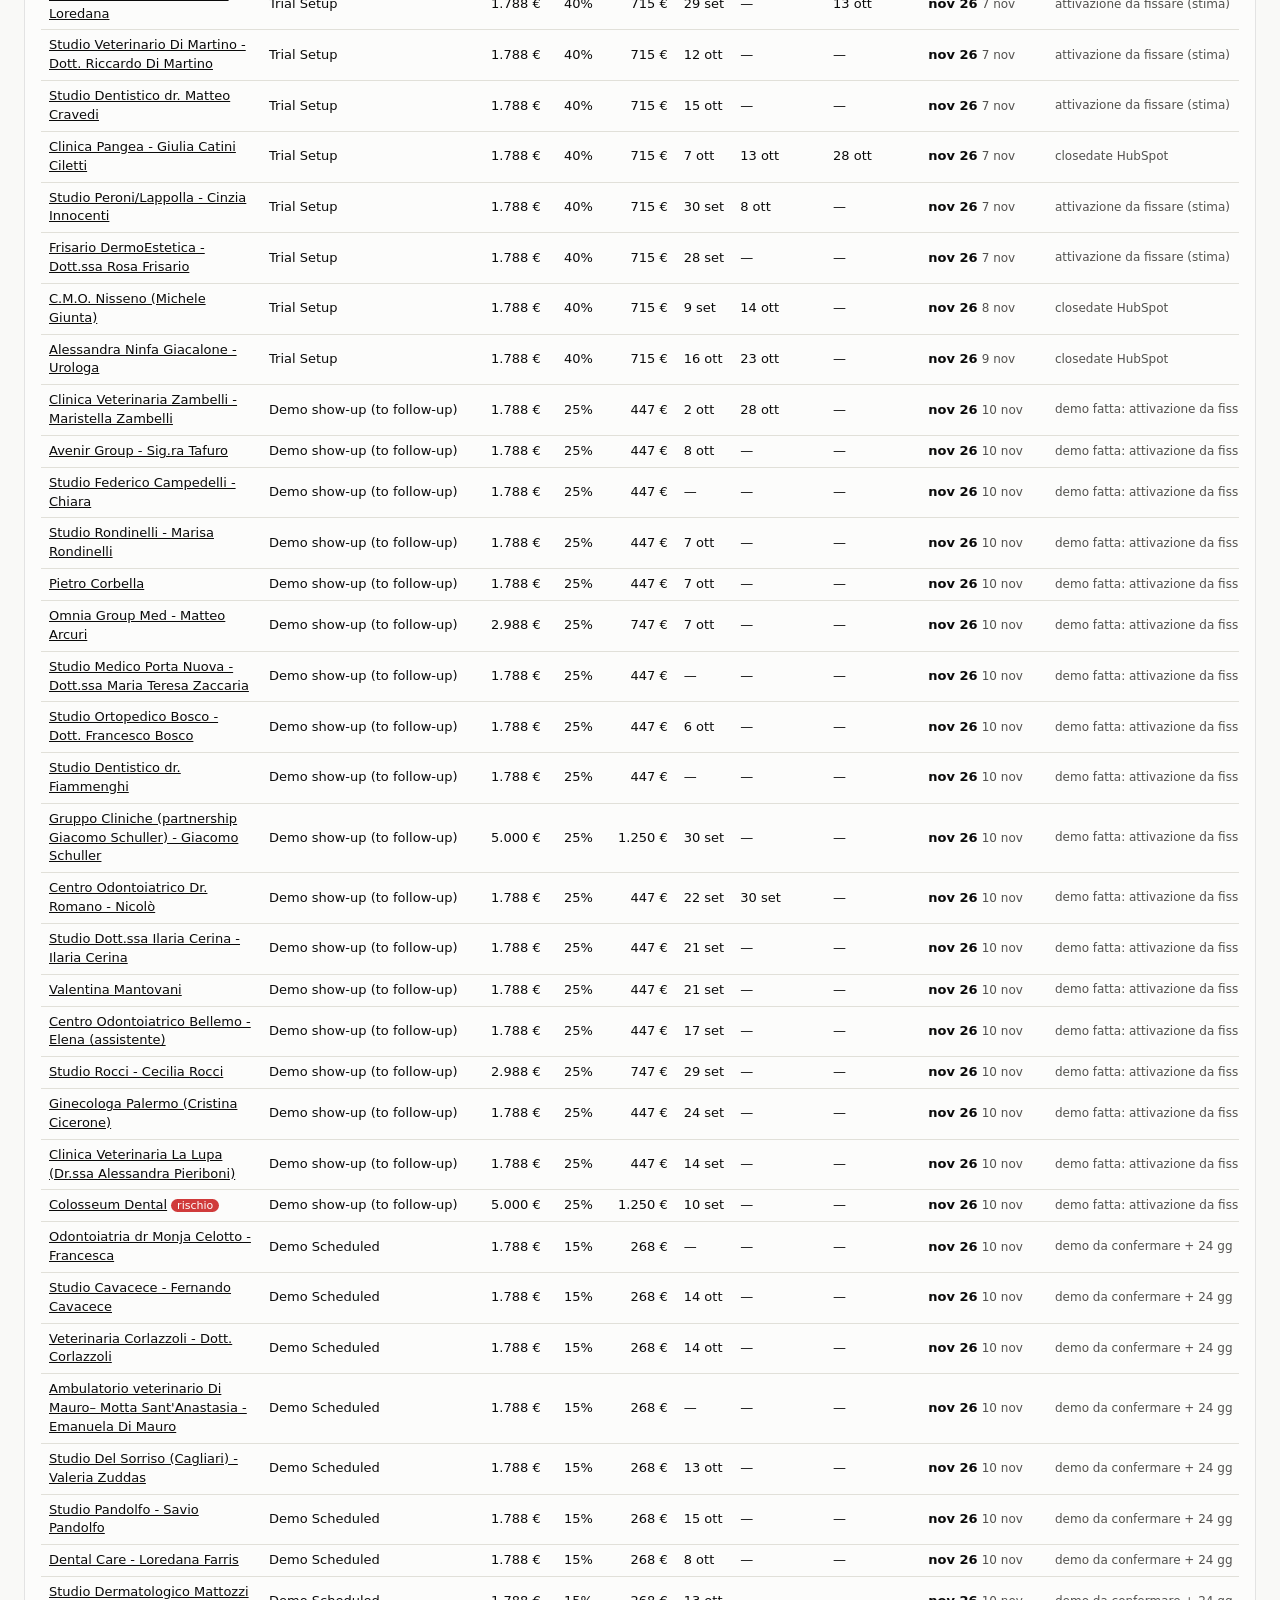
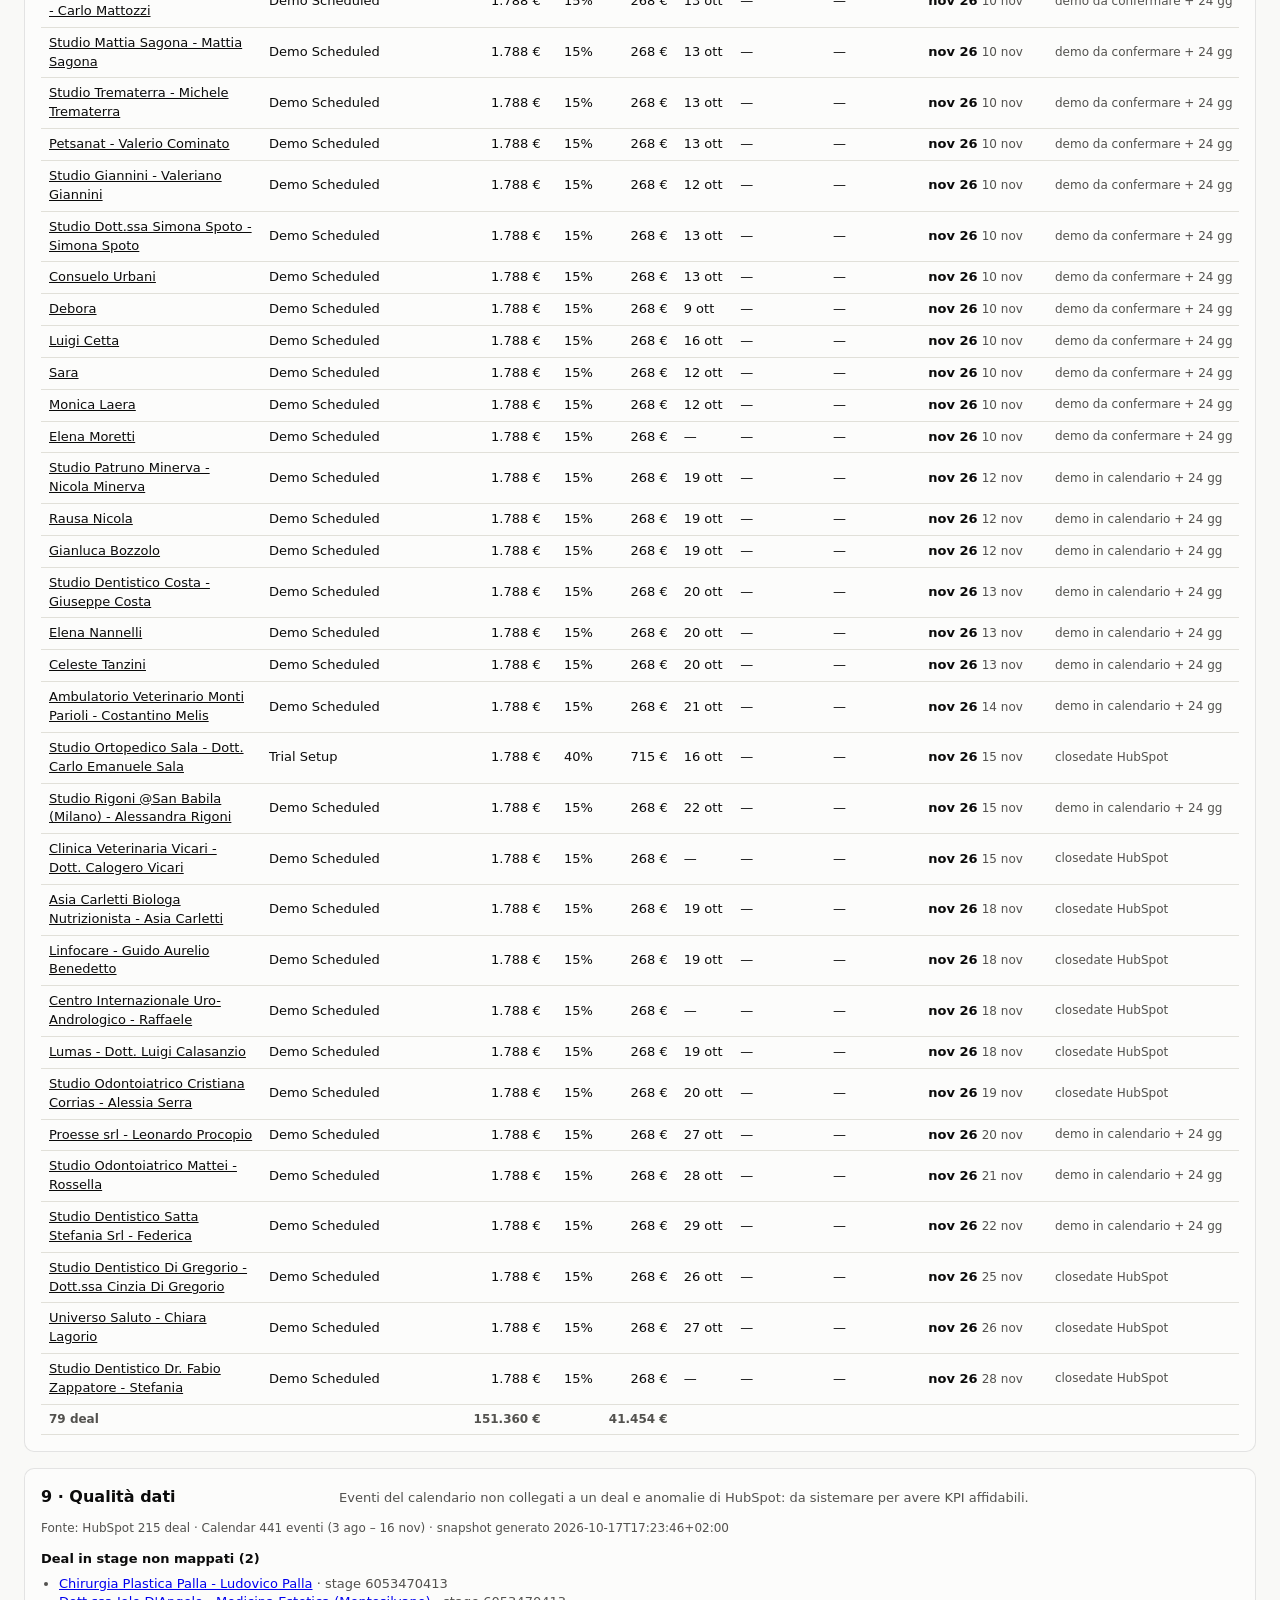
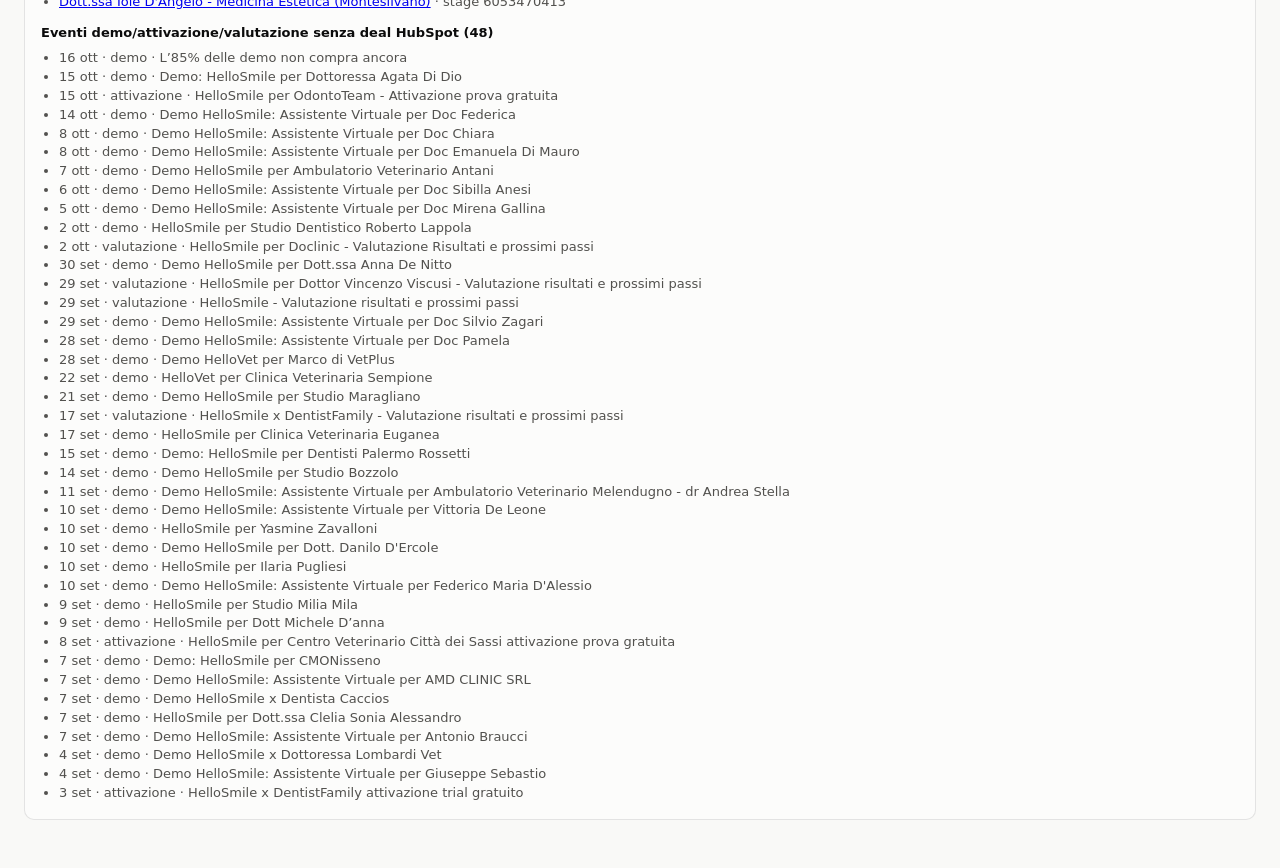
==== commit d99f7af5: "Piani di incasso: pagamenti specifici per deal (mese e importo) Co-Authored-By: Claude Opus 5.5 <nor" ====
--- a/dashboard/index.html
+++ b/dashboard/index.html
@@ -86,7 +86,7 @@
     </div>
     <div class="bridge" id="payPlans">
       <div class="bridge-head"><h3>Incasso dei deal chiusi</h3><span class="muted" id="payMsg"></span></div>
-      <p class="hint">Per ogni deal firmato indica come paga il cliente: la sua quota della commissione entra in busta nei mesi di incasso. Di default l'incasso è alla firma. Per le rate: acconto alla firma (anche 0%), numero di rate mensili e dopo quanti mesi dalla firma arriva la prima.</p>
+      <p class="hint">Per ogni deal firmato indica come paga il cliente: la sua quota della commissione entra in busta nei mesi di incasso. Di default l'incasso è alla firma. Per le rate: acconto alla firma (anche 0%), numero di rate mensili e dopo quanti mesi dalla firma arriva la prima. Con <b>Pagamenti specifici</b> inserisci ogni pagamento del cliente con mese e importo: la parte non ancora pianificata resta in attesa e non entra in nessuna busta.</p>
       <div class="table-wrap"><table></table></div>
     </div>
     <div class="bridge" id="sim"></div>
--- a/dashboard/styles.css
+++ b/dashboard/styles.css
@@ -201,3 +201,9 @@
 #simTable td, #simTable th { padding-left: 4px; padding-right: 4px; }
 #payPlans input[type=number] { width: 64px; }
 #payPlans td.muted { white-space: normal; min-width: 160px; }
+#payPlans tr.pay-lines td { background: var(--accent-wash); }
+.pay-grid { display: flex; flex-wrap: wrap; gap: 8px 16px; align-items: center; }
+.pay-line { display: flex; flex-wrap: wrap; gap: 8px; align-items: center; }
+.pay-line label { font-size: 12px; color: var(--ink-2); display: inline-flex; gap: 6px; align-items: center; }
+.pay-line input[type=month] { font: inherit; color: var(--ink); background: var(--surface); border: 1px solid var(--ring); border-radius: 6px; padding: 3px 6px; }
+.pay-line input[type=number] { width: 90px; }
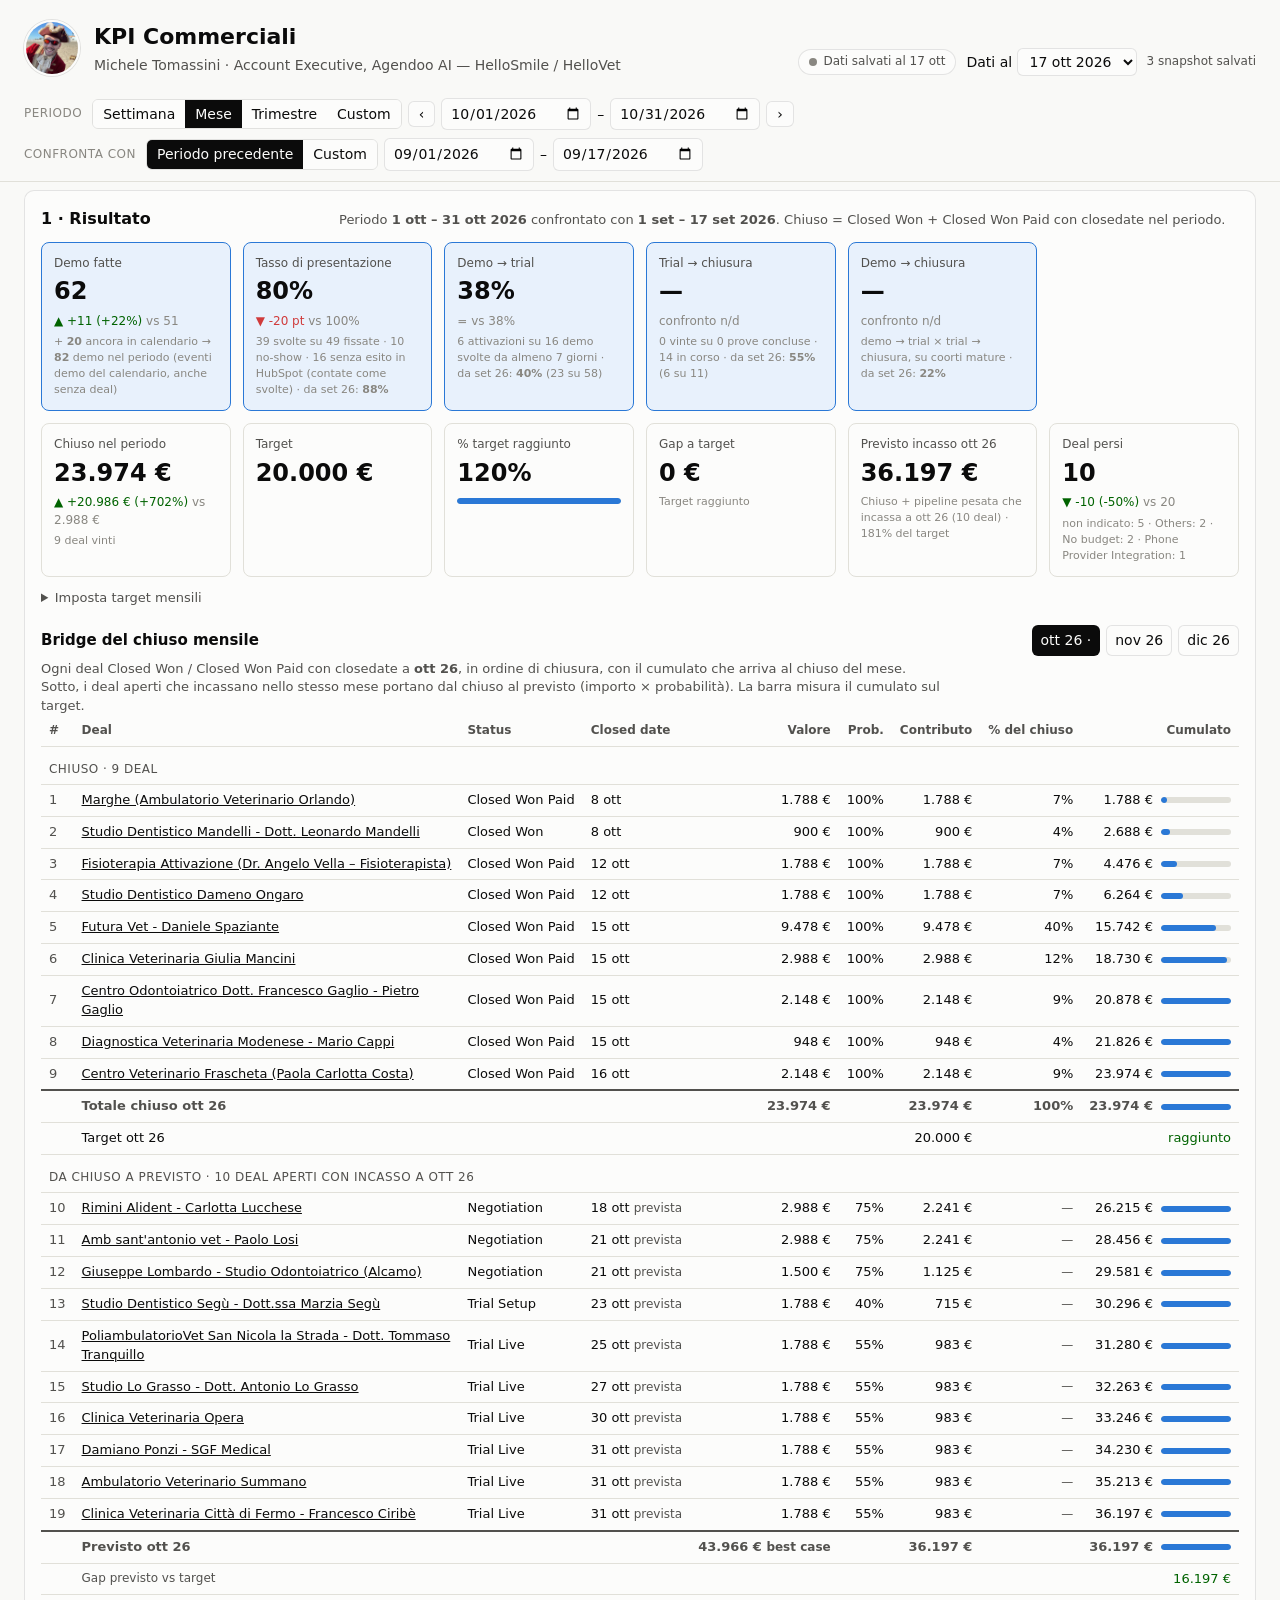
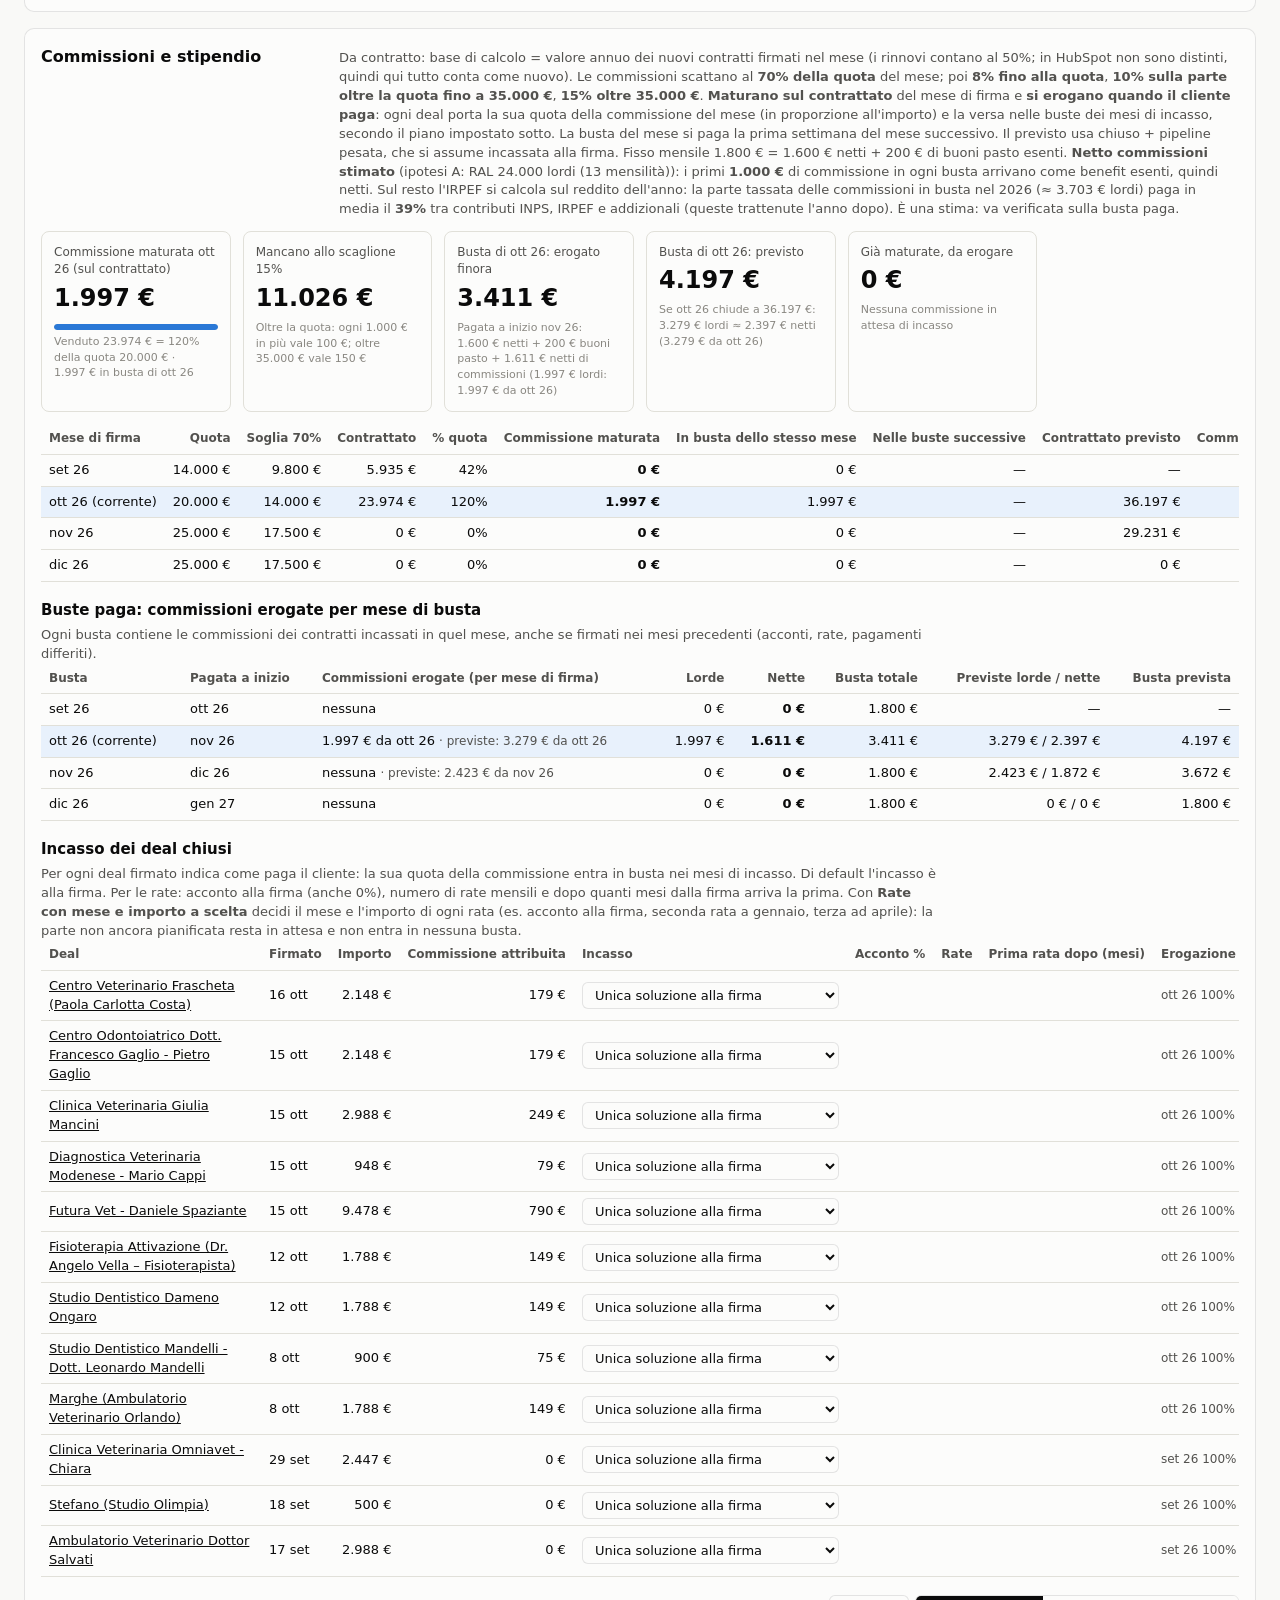
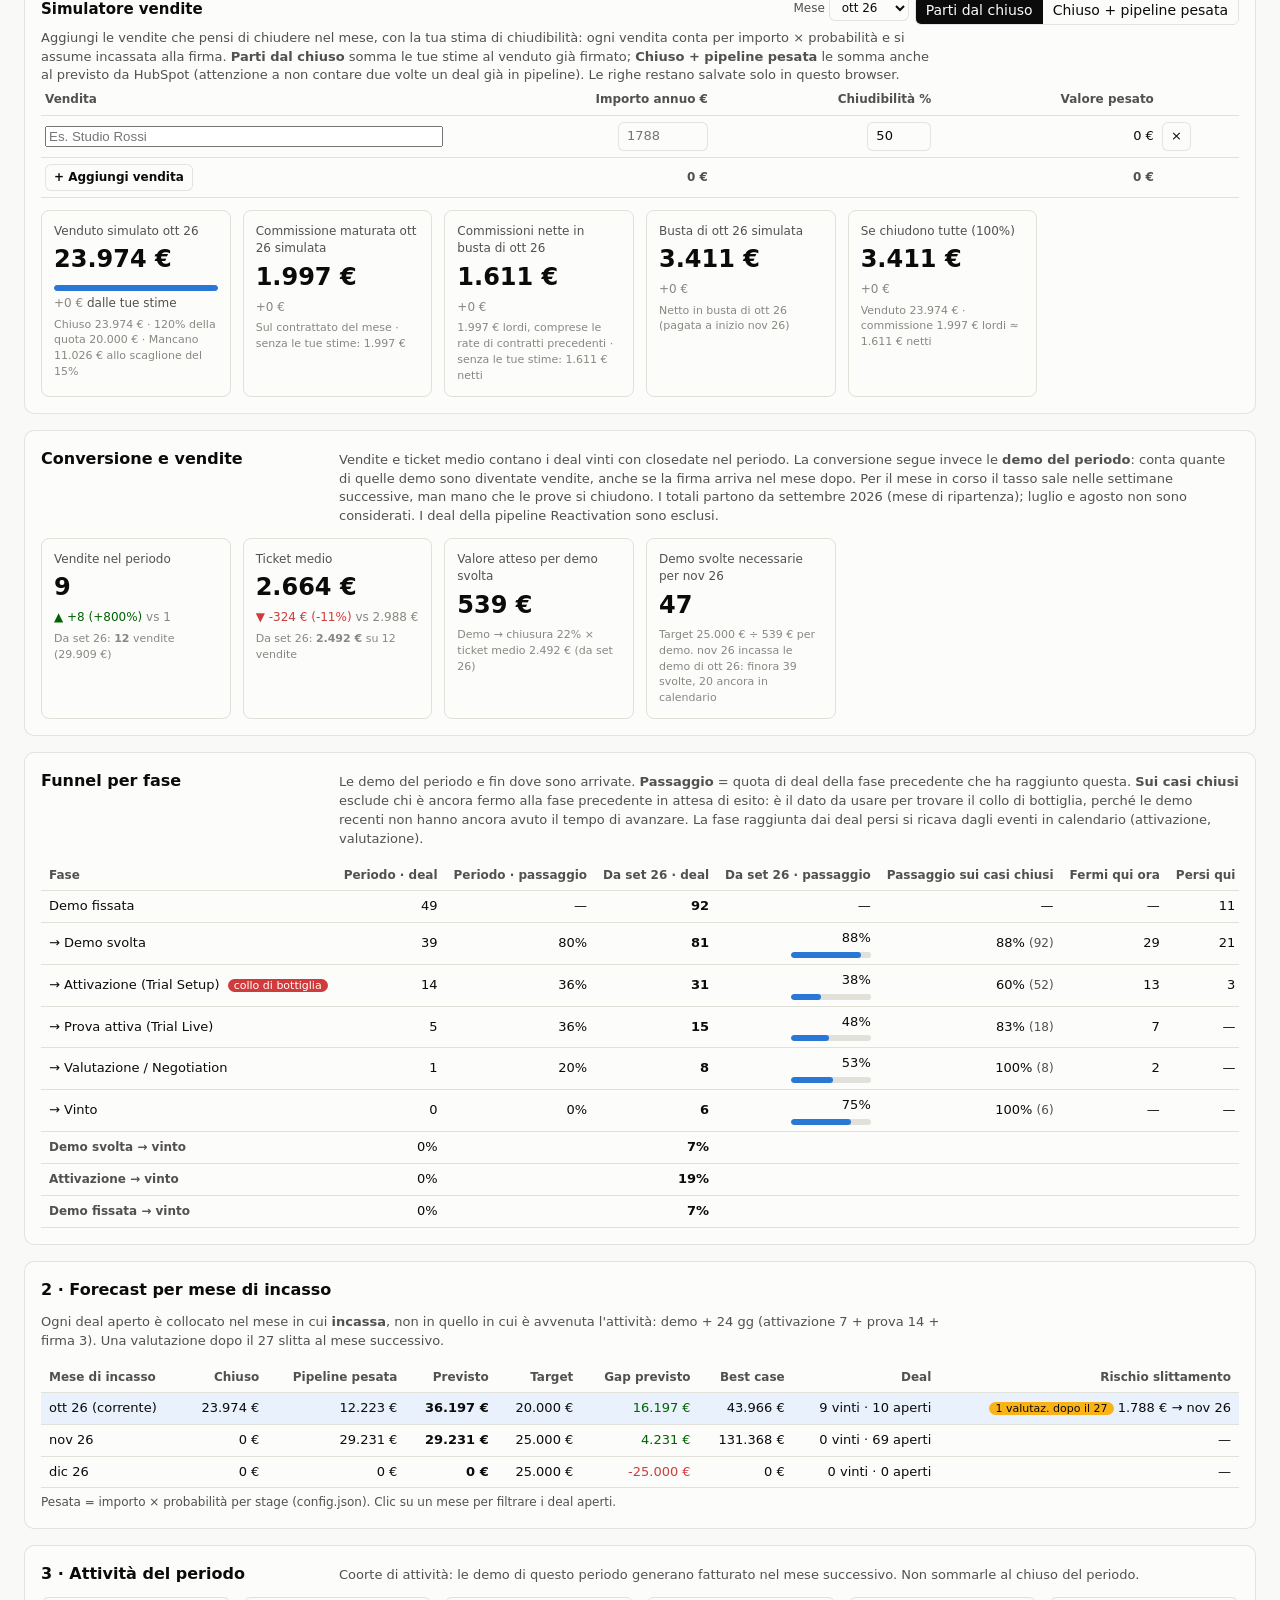
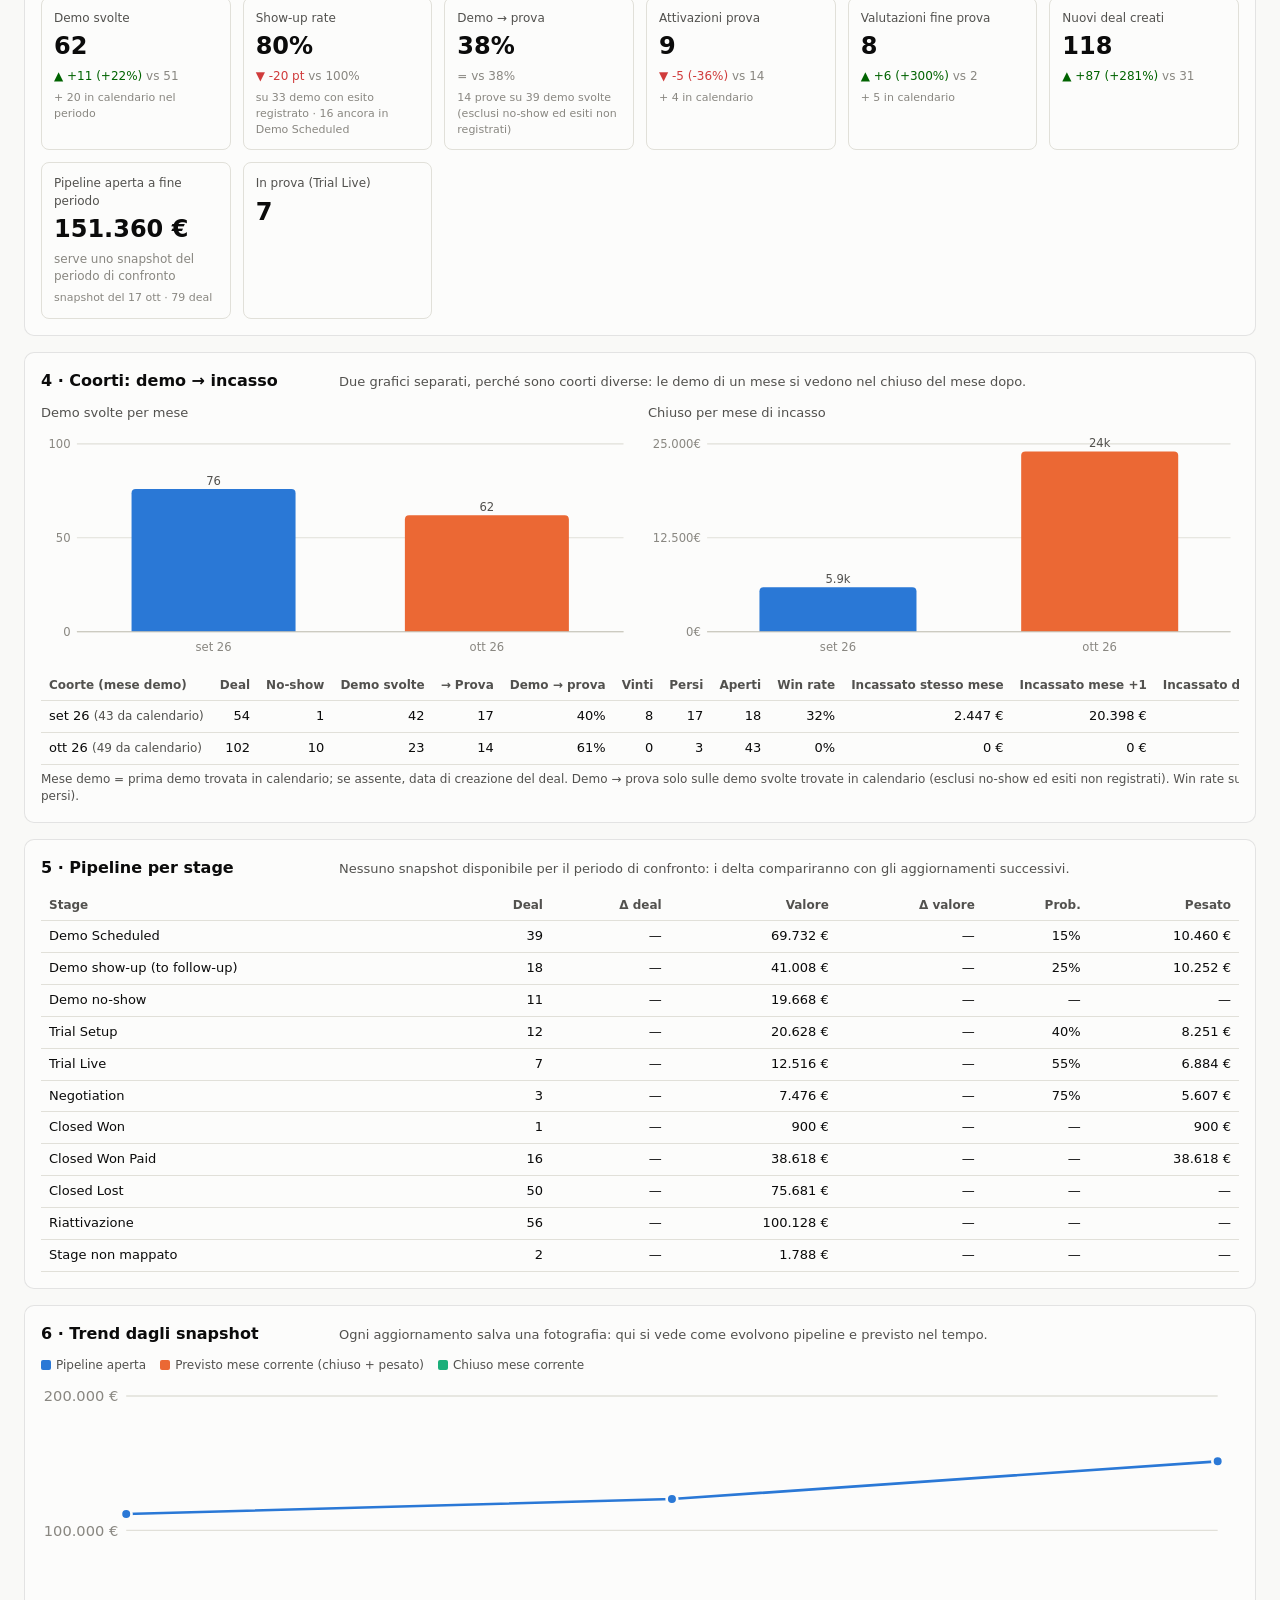
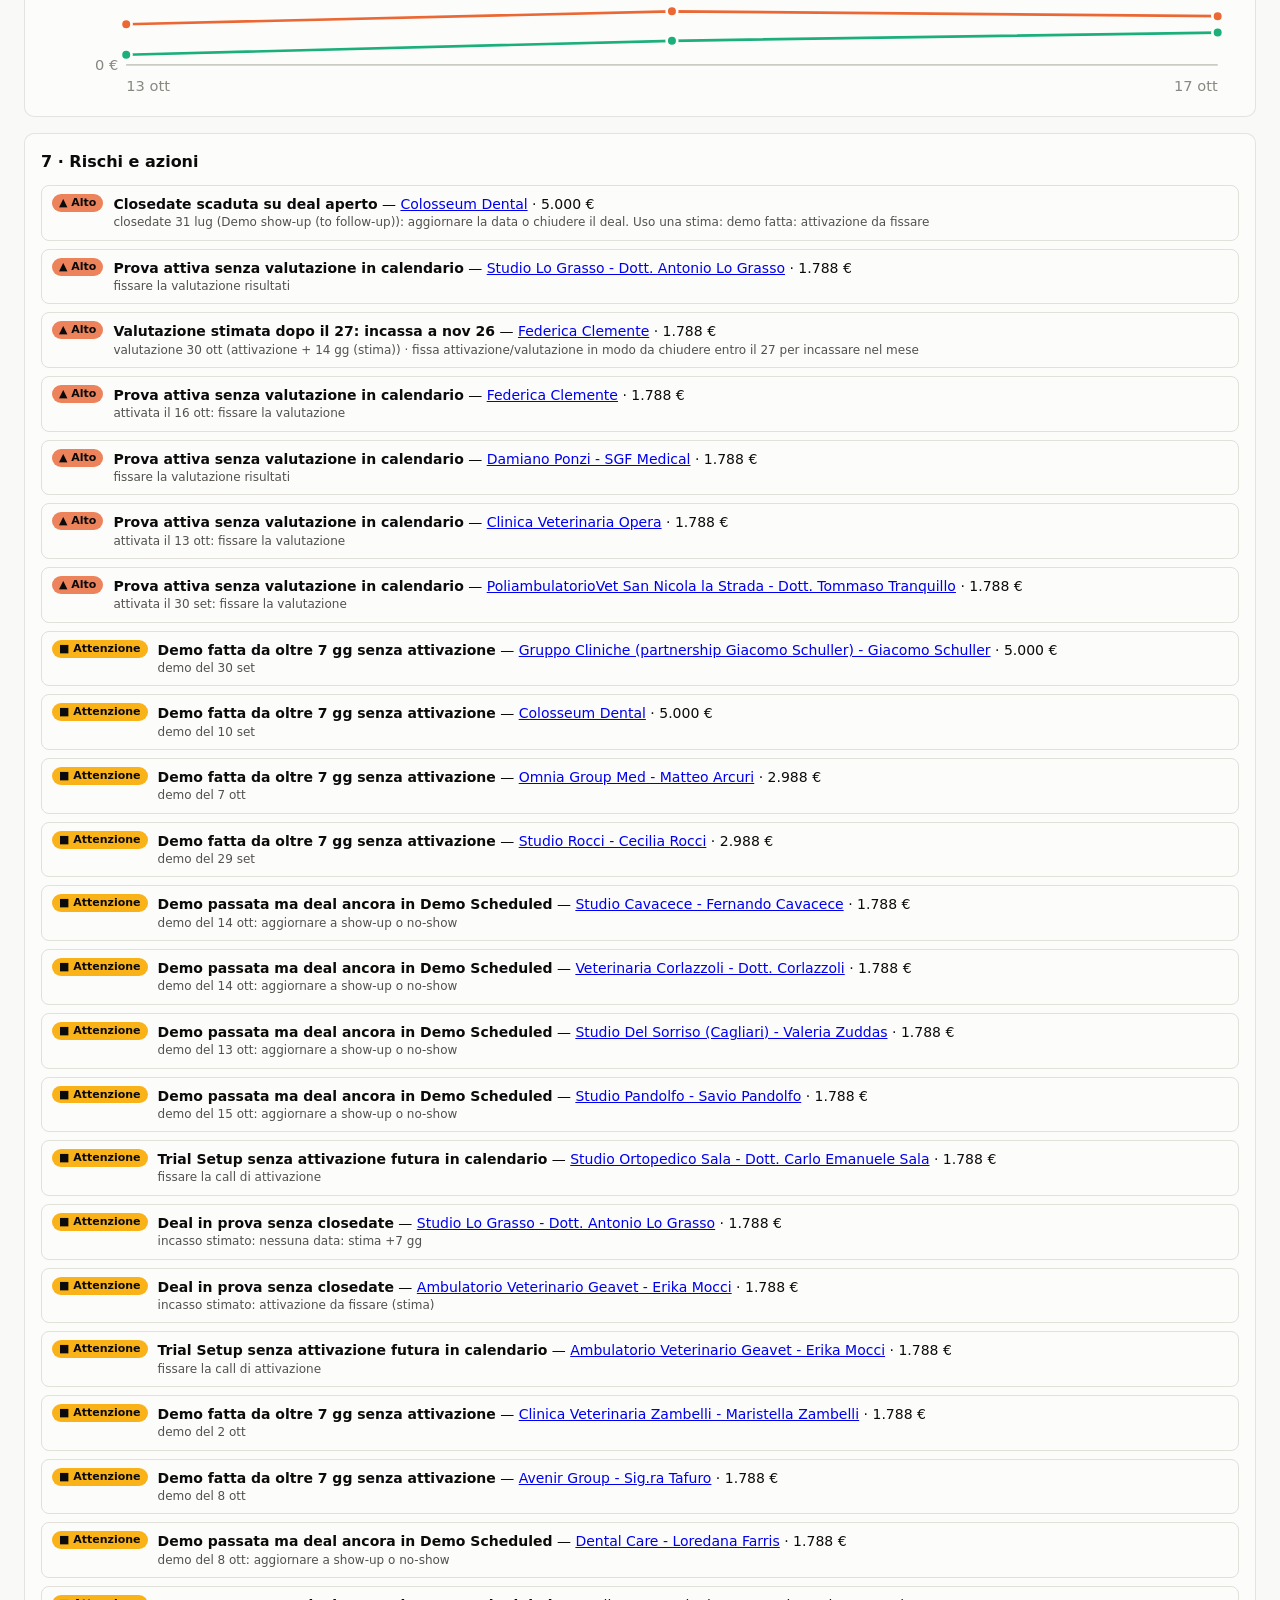
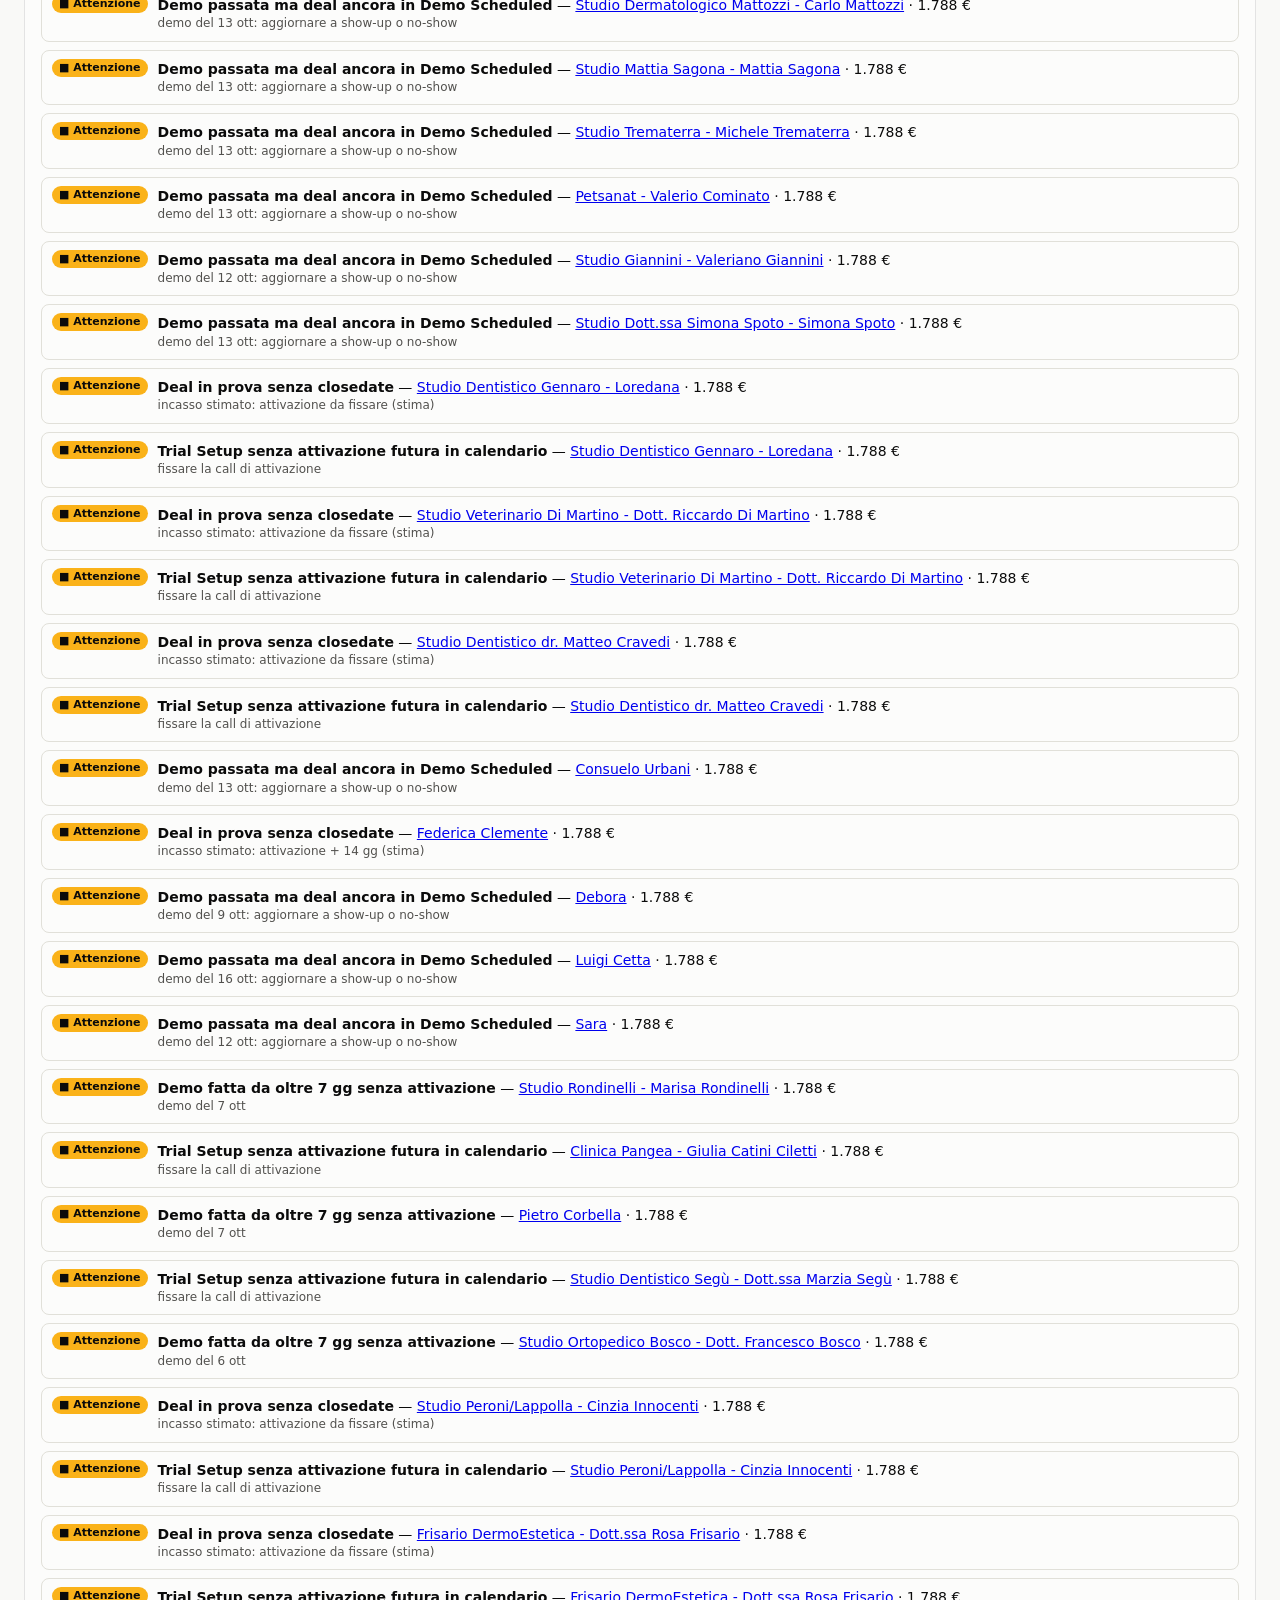
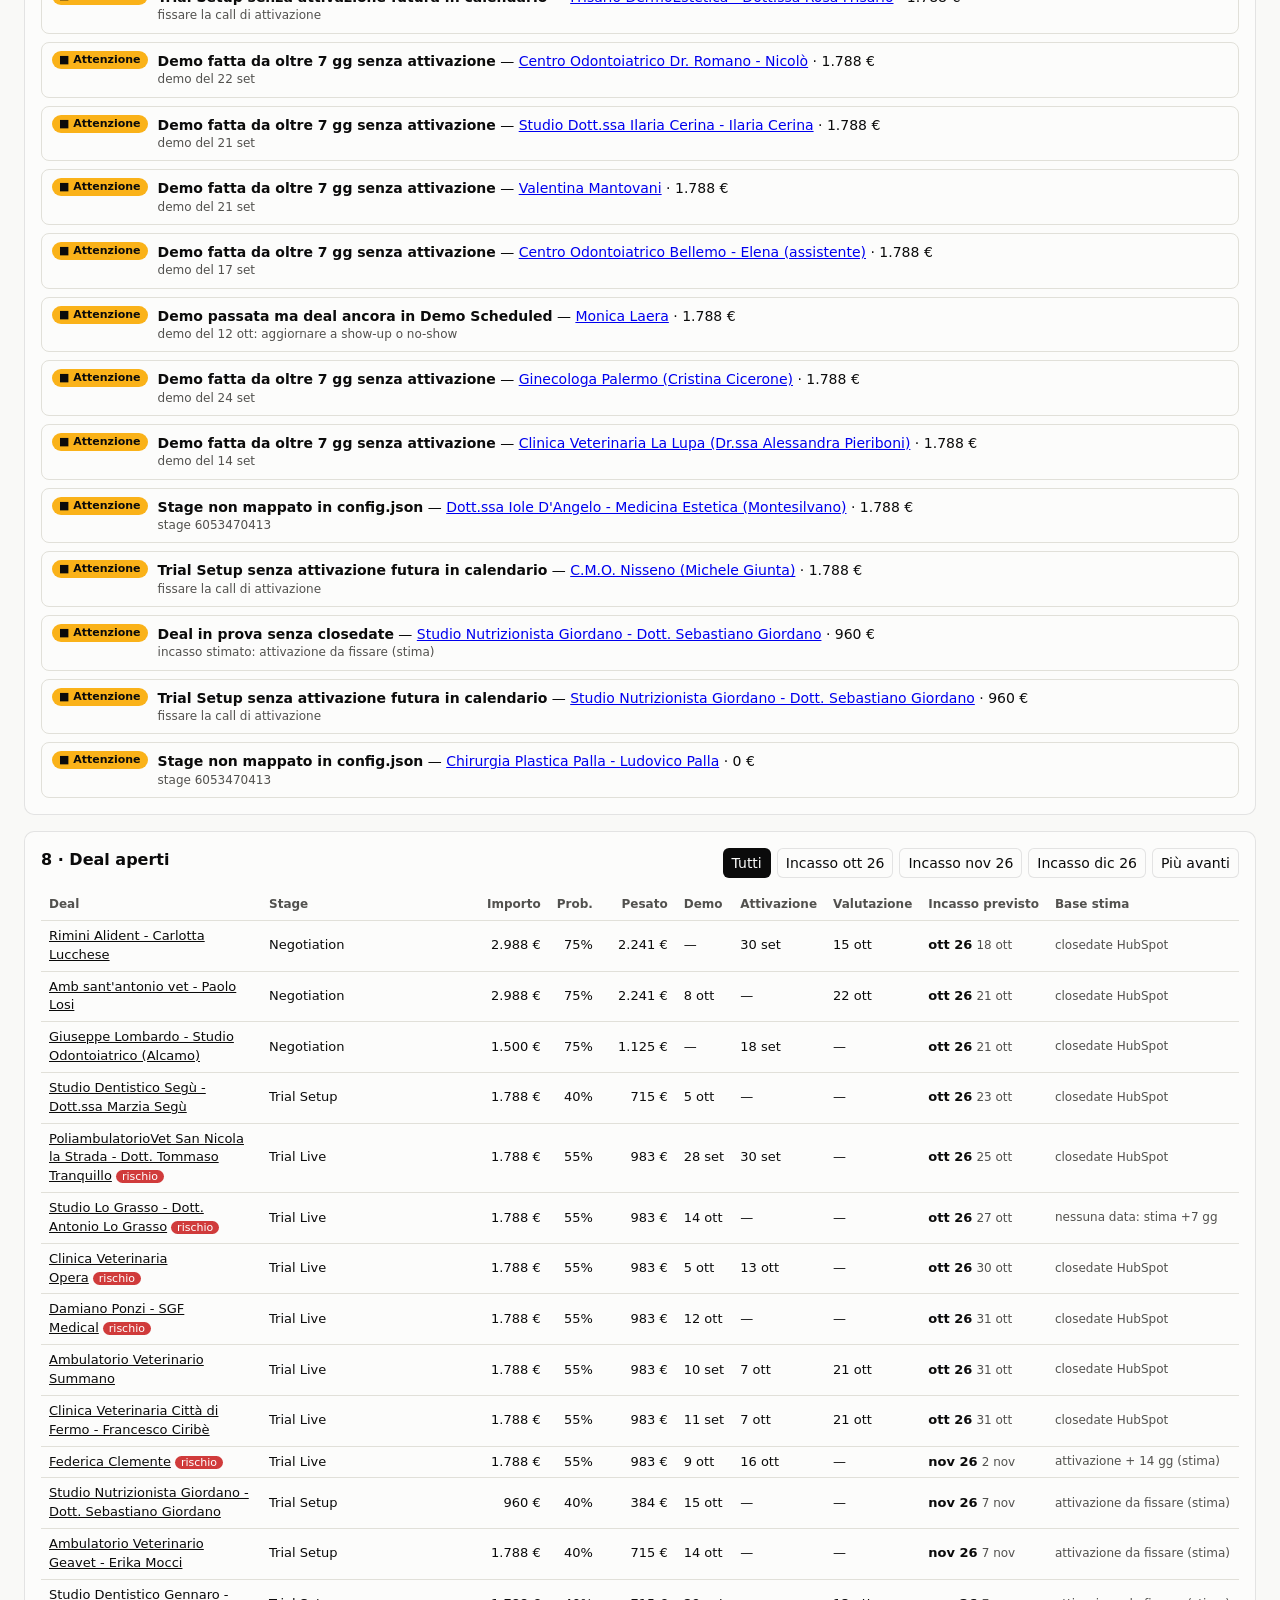
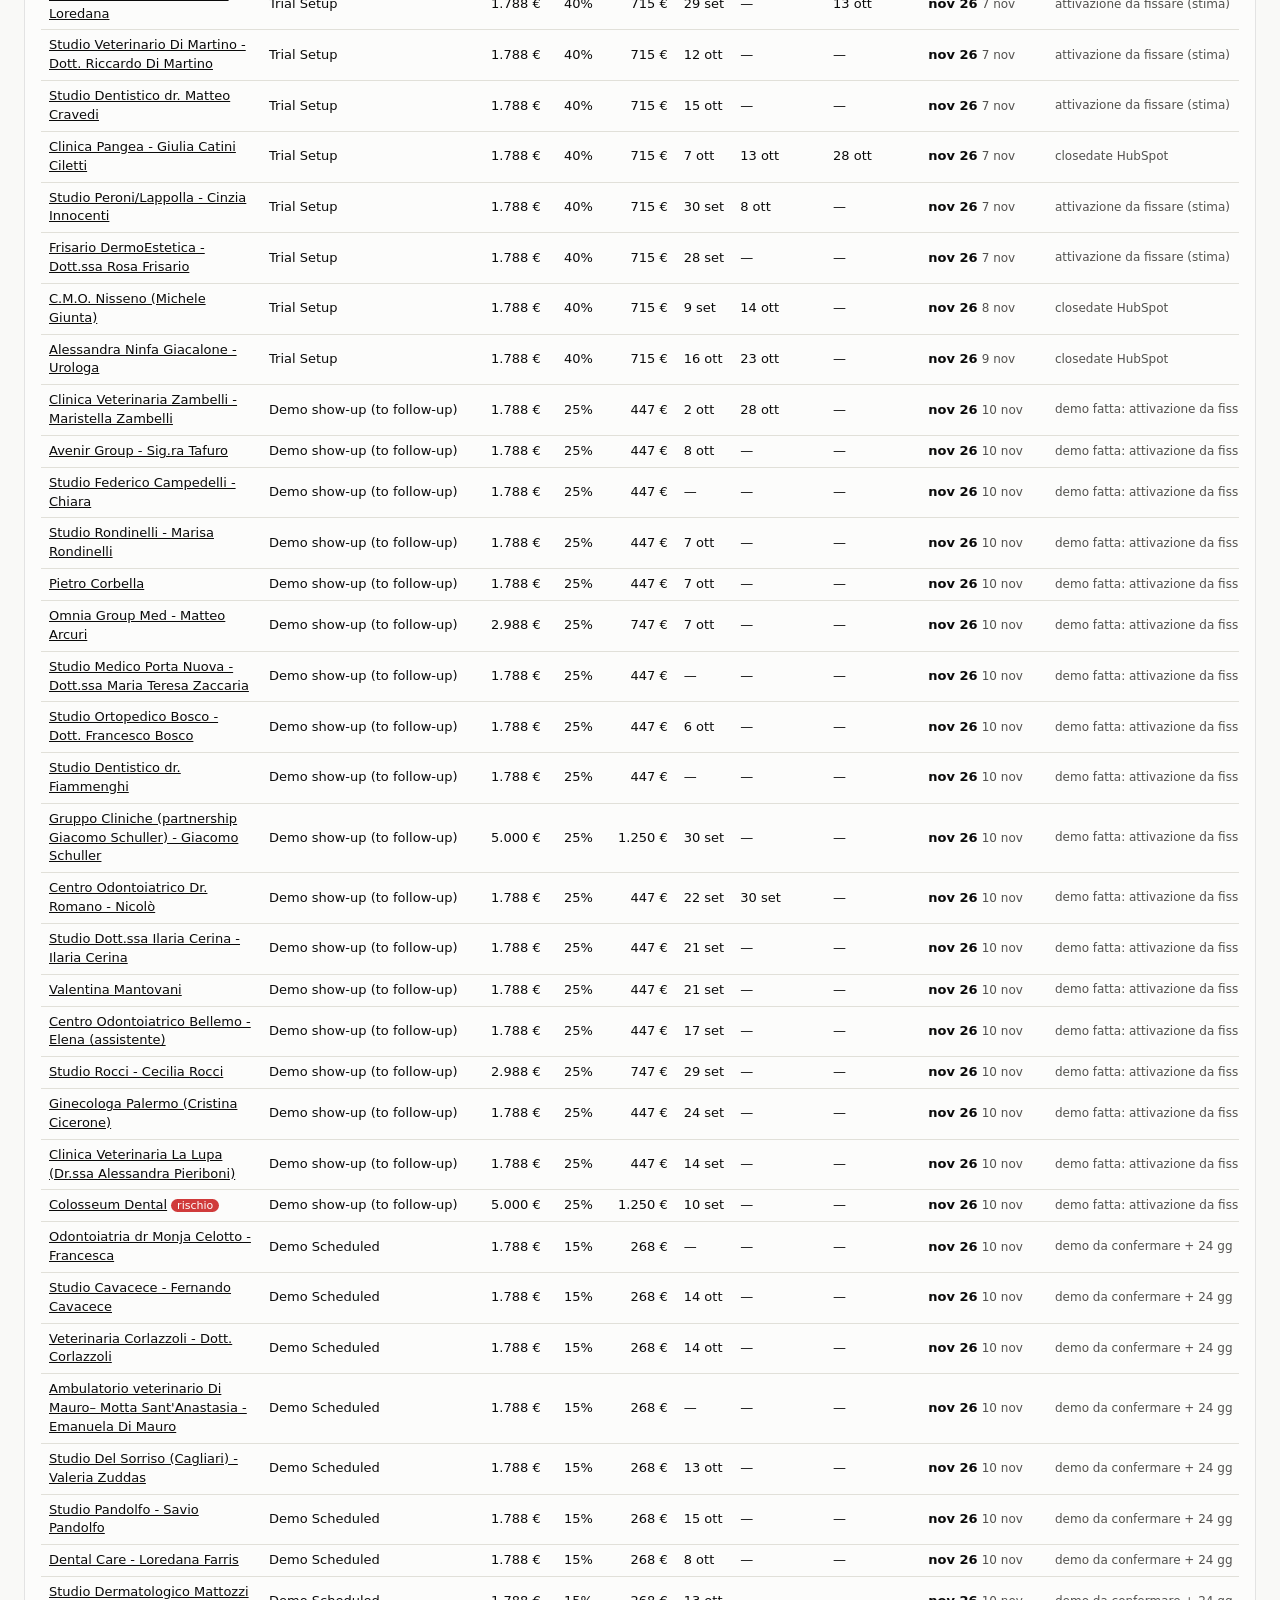
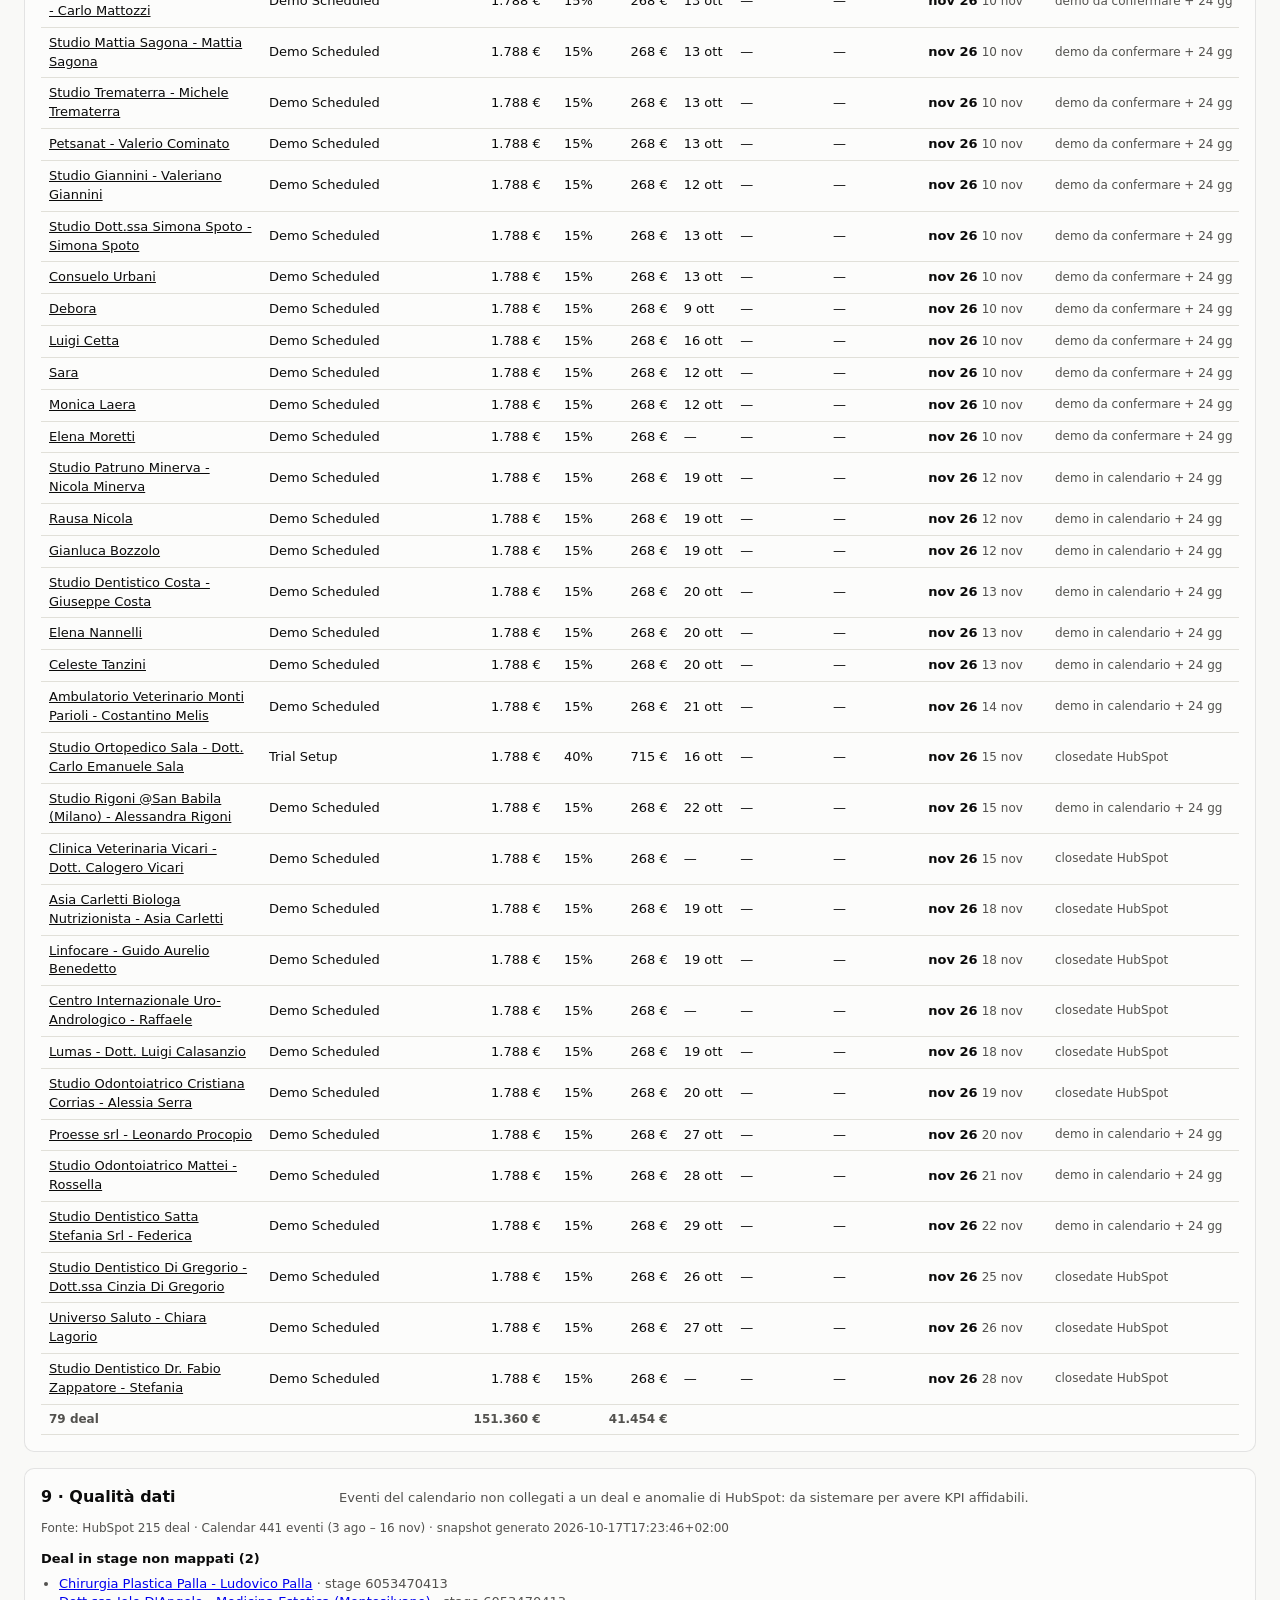
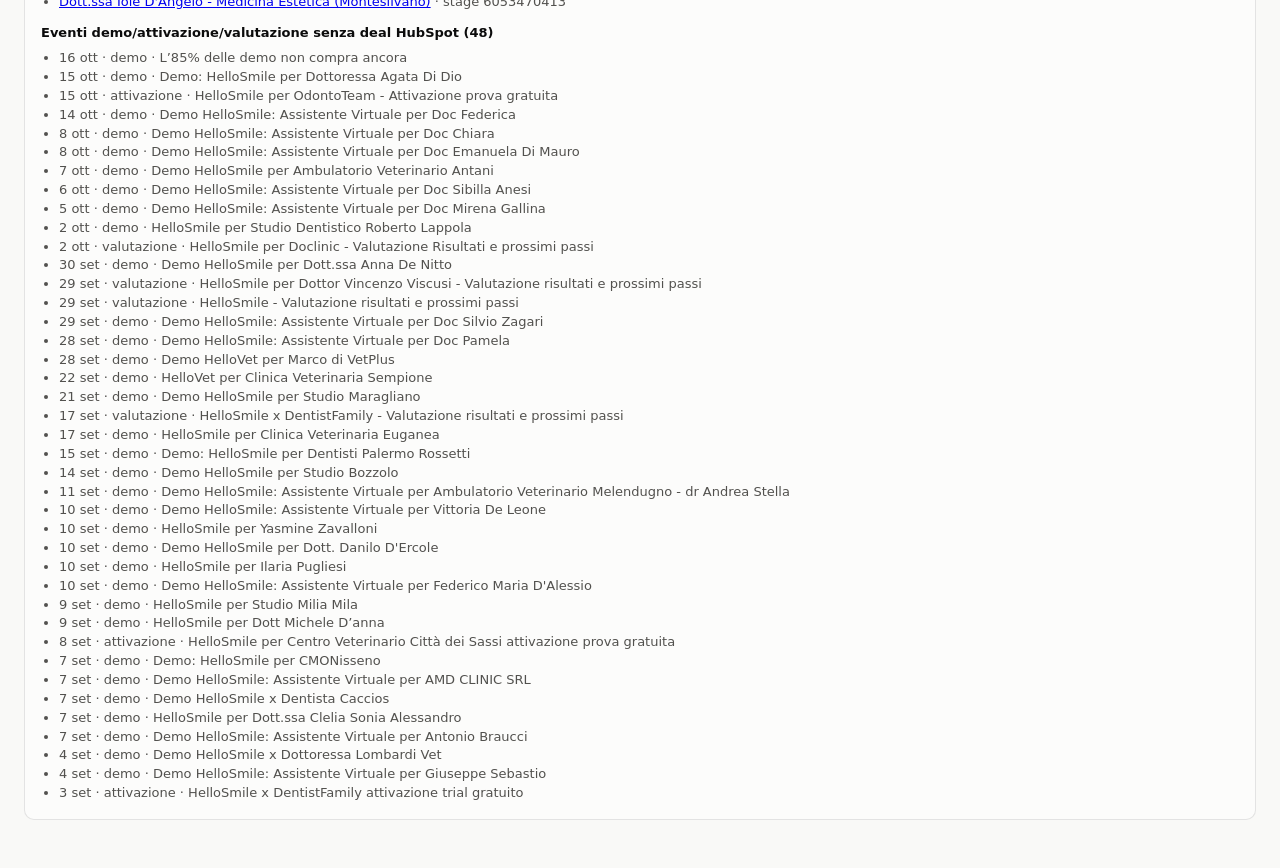
==== commit e457a500: "Rate con mese e importo a scelta: etichette Acconto/Rata, partenza dal piano attuale Co-Authored-By:" ====
--- a/dashboard/index.html
+++ b/dashboard/index.html
@@ -86,7 +86,7 @@
     </div>
     <div class="bridge" id="payPlans">
       <div class="bridge-head"><h3>Incasso dei deal chiusi</h3><span class="muted" id="payMsg"></span></div>
-      <p class="hint">Per ogni deal firmato indica come paga il cliente: la sua quota della commissione entra in busta nei mesi di incasso. Di default l'incasso è alla firma. Per le rate: acconto alla firma (anche 0%), numero di rate mensili e dopo quanti mesi dalla firma arriva la prima. Con <b>Pagamenti specifici</b> inserisci ogni pagamento del cliente con mese e importo: la parte non ancora pianificata resta in attesa e non entra in nessuna busta.</p>
+      <p class="hint">Per ogni deal firmato indica come paga il cliente: la sua quota della commissione entra in busta nei mesi di incasso. Di default l'incasso è alla firma. Per le rate: acconto alla firma (anche 0%), numero di rate mensili e dopo quanti mesi dalla firma arriva la prima. Con <b>Rate con mese e importo a scelta</b> decidi il mese e l'importo di ogni rata (es. acconto alla firma, seconda rata a gennaio, terza ad aprile): la parte non ancora pianificata resta in attesa e non entra in nessuna busta.</p>
       <div class="table-wrap"><table></table></div>
     </div>
     <div class="bridge" id="sim"></div>
--- a/dashboard/styles.css
+++ b/dashboard/styles.css
@@ -207,3 +207,4 @@
 .pay-line label { font-size: 12px; color: var(--ink-2); display: inline-flex; gap: 6px; align-items: center; }
 .pay-line input[type=month] { font: inherit; color: var(--ink); background: var(--surface); border: 1px solid var(--ring); border-radius: 6px; padding: 3px 6px; }
 .pay-line input[type=number] { width: 90px; }
+.pay-k { font-size: 12px; min-width: 52px; }
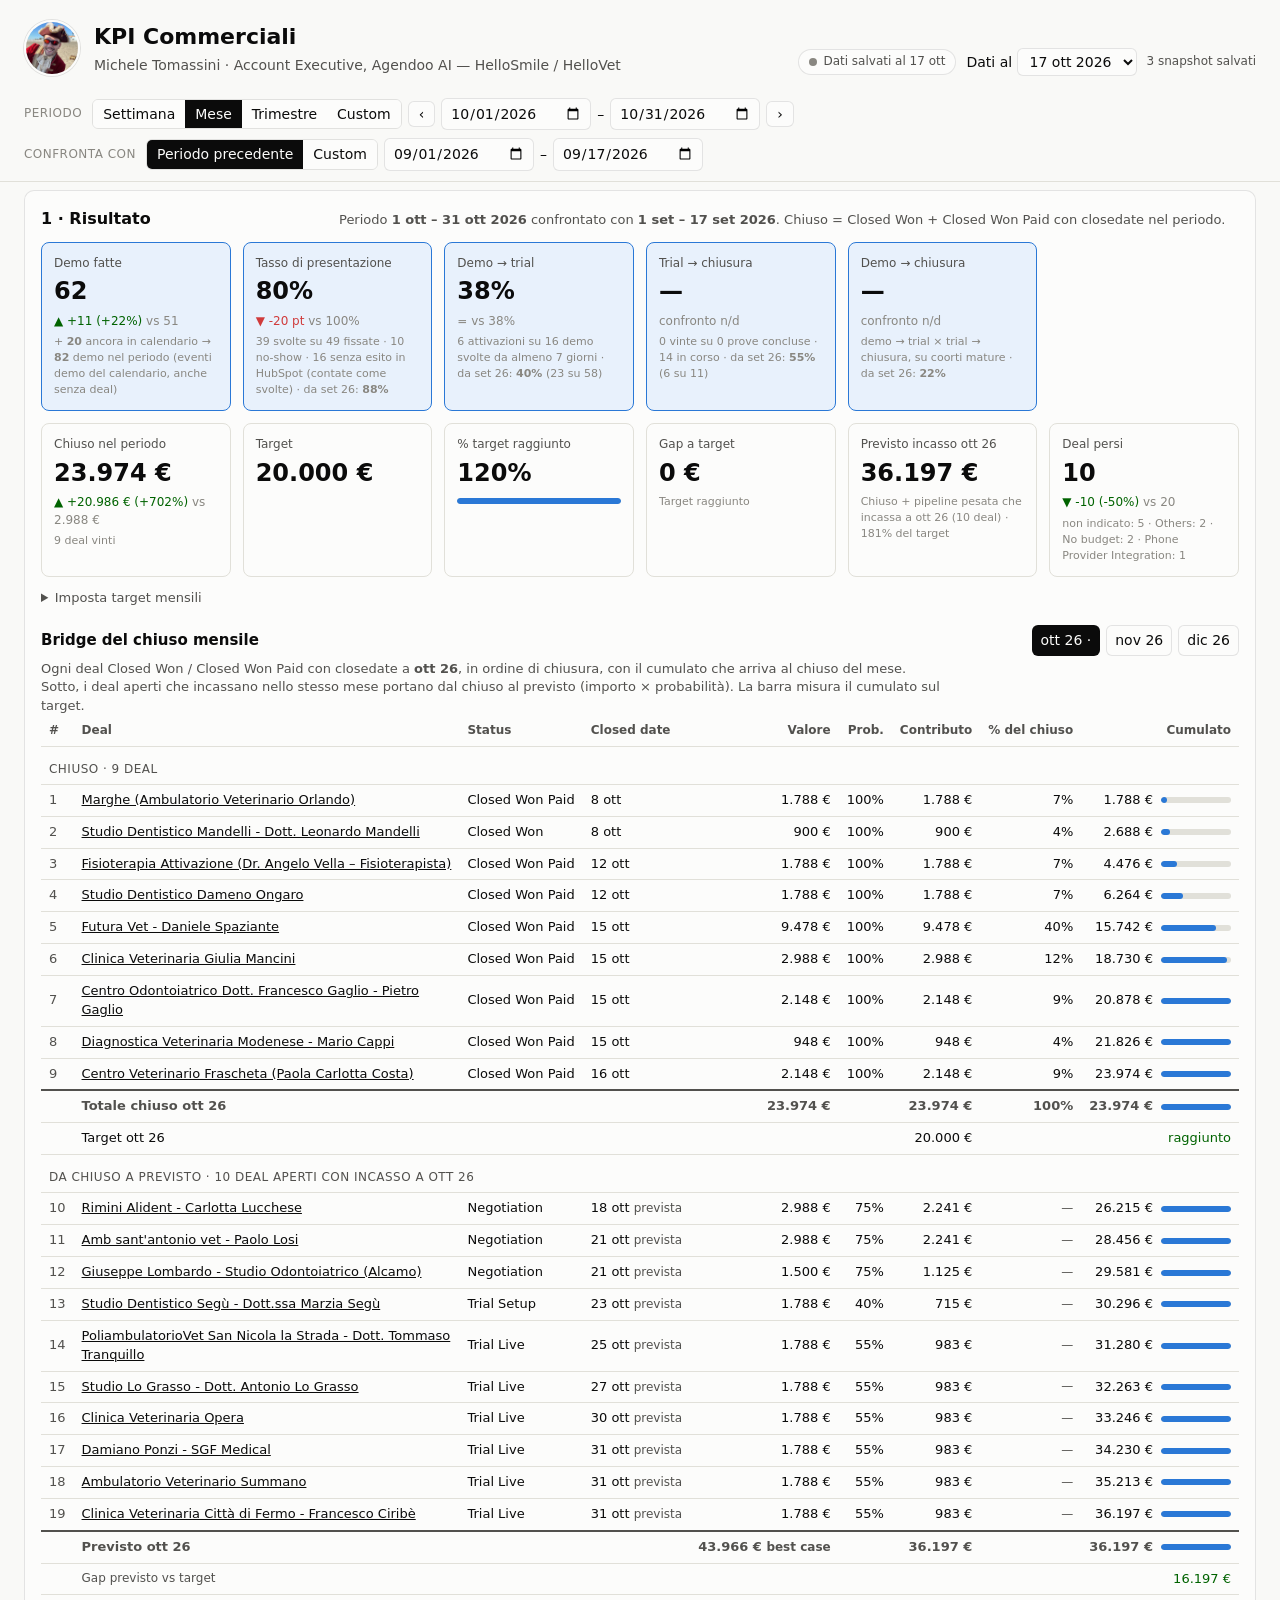
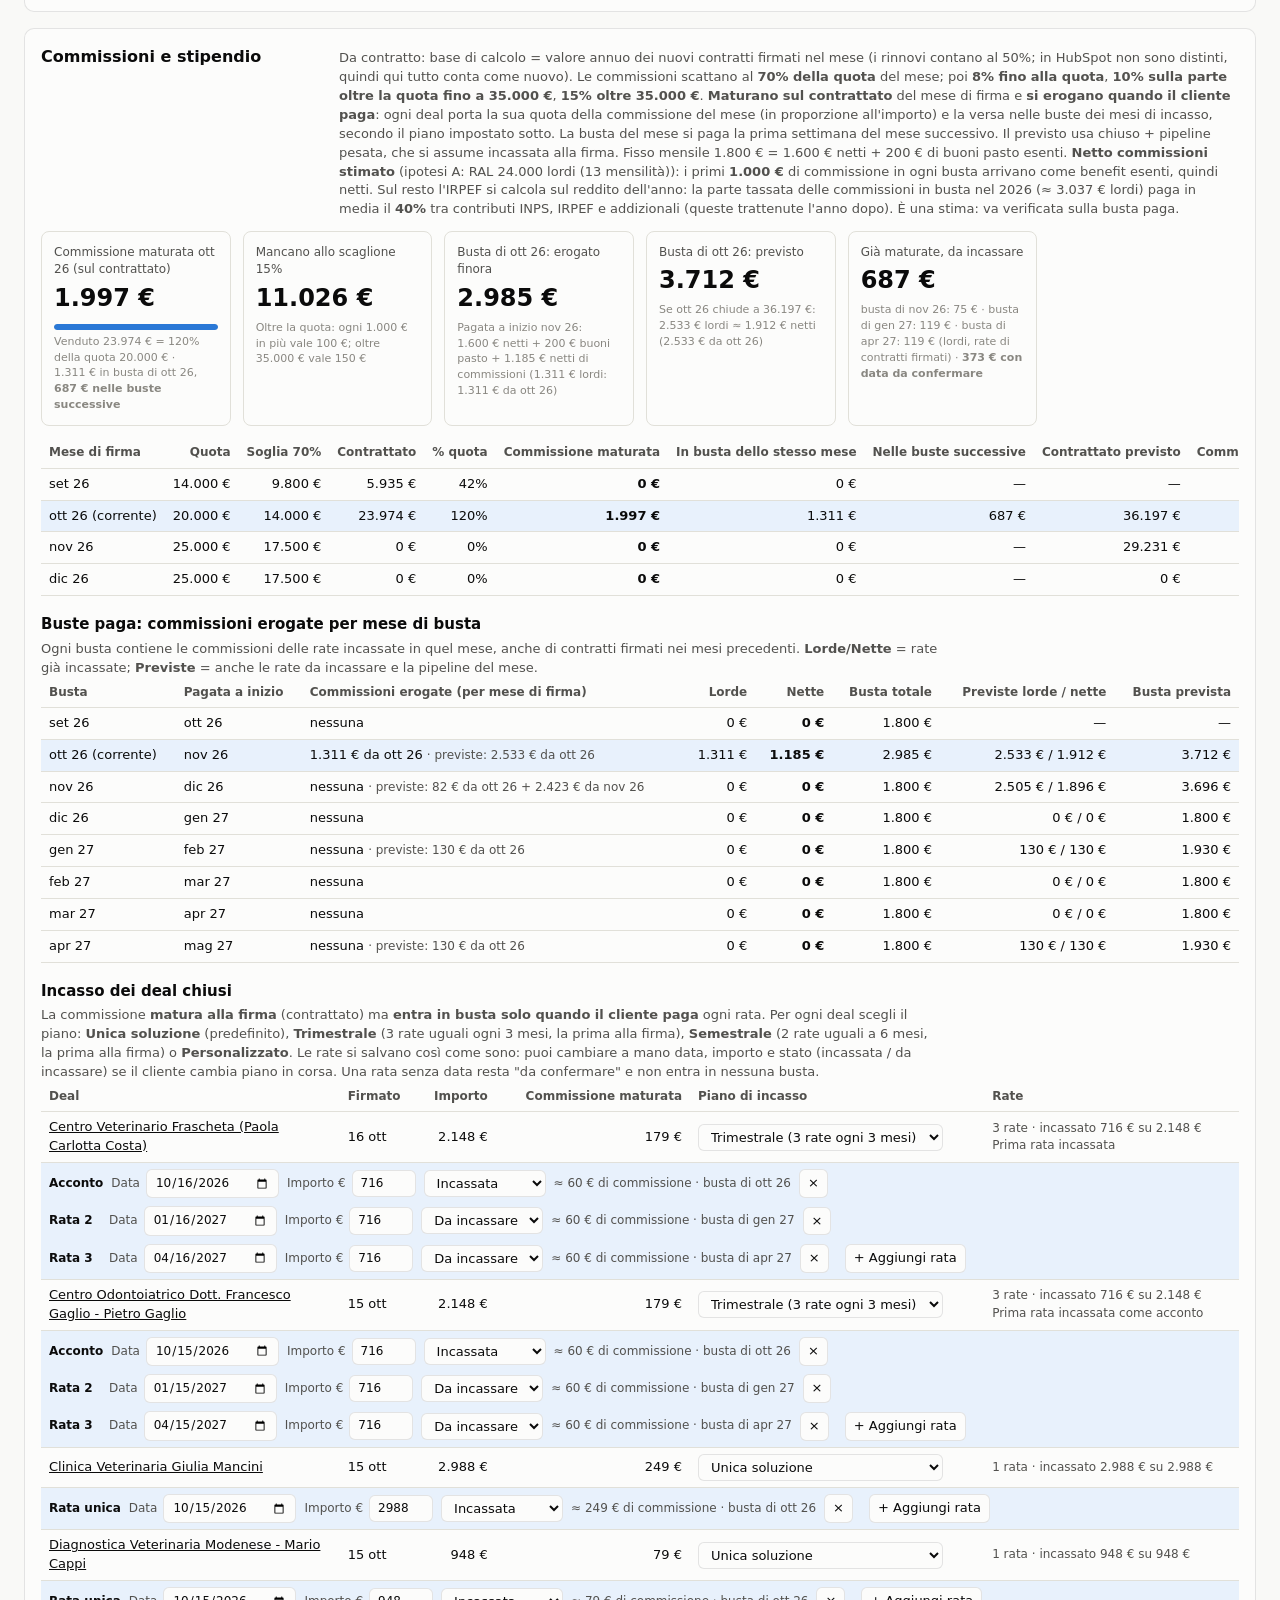
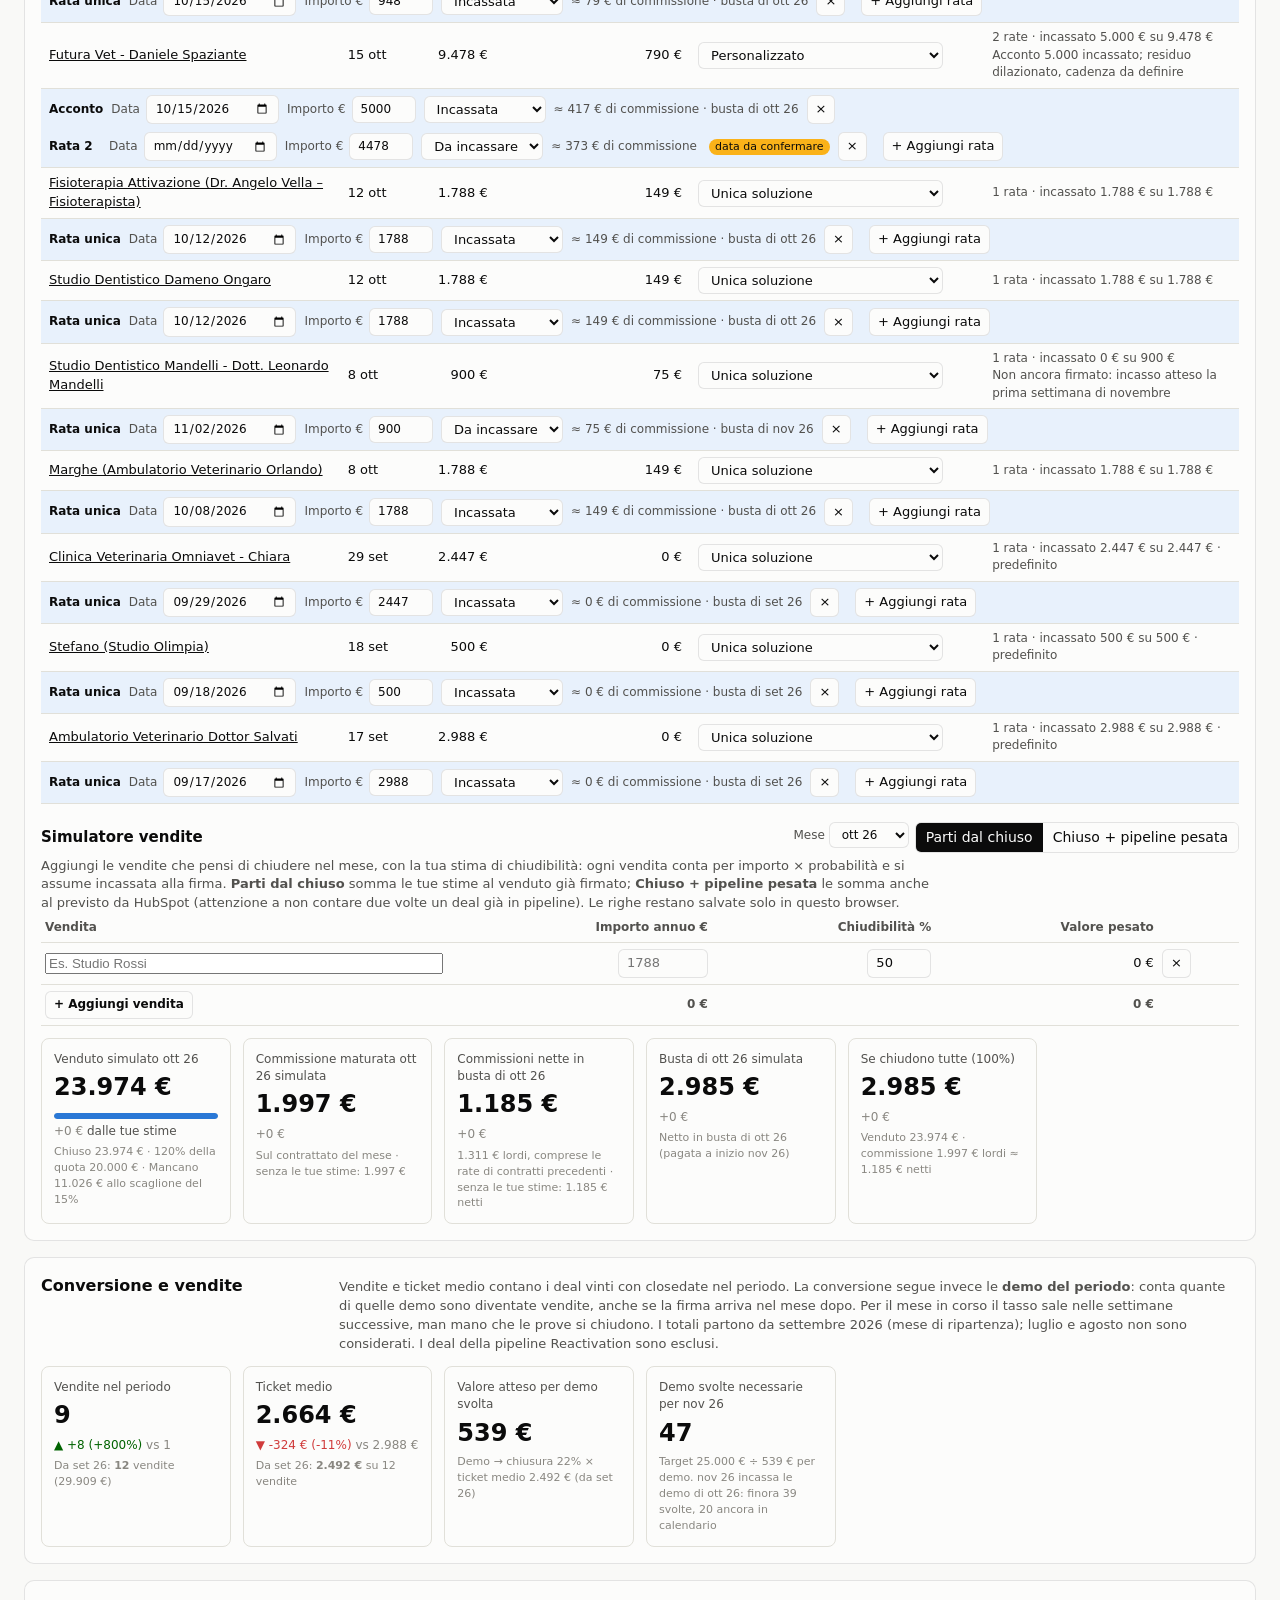
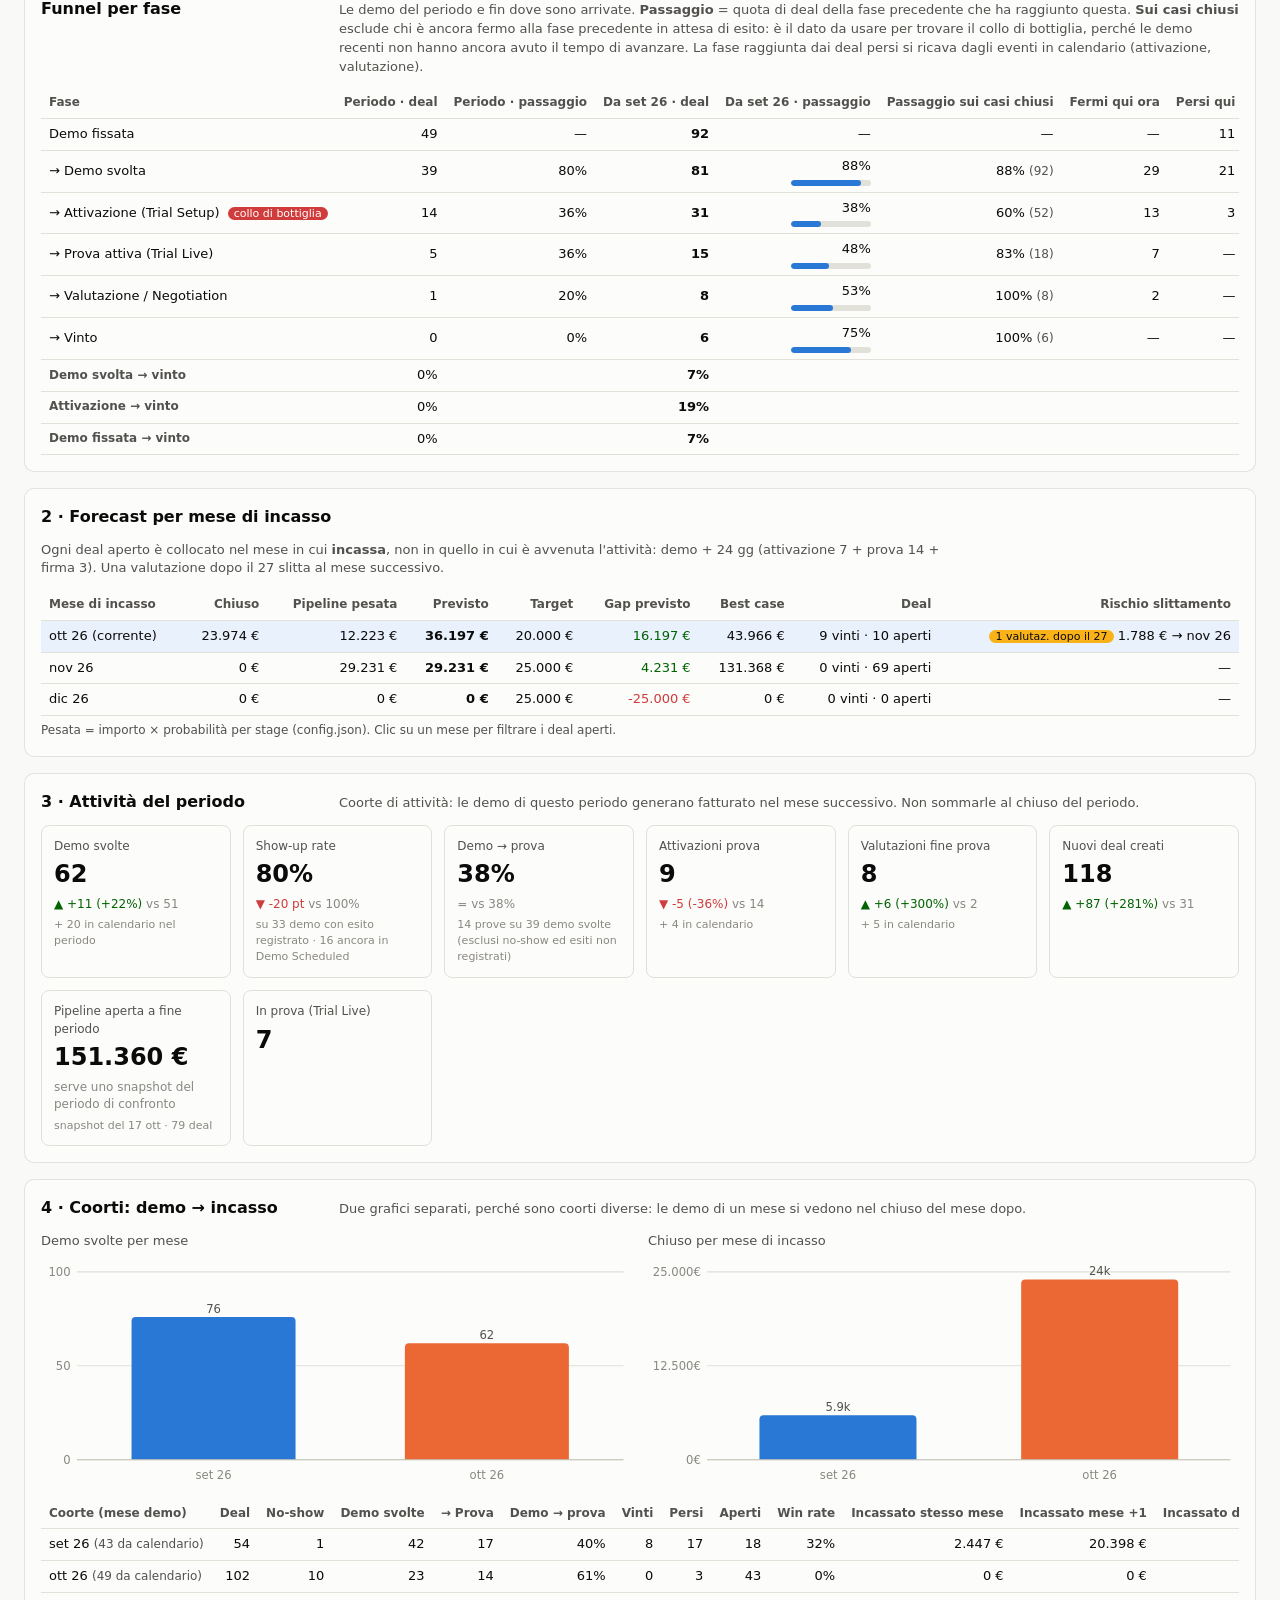
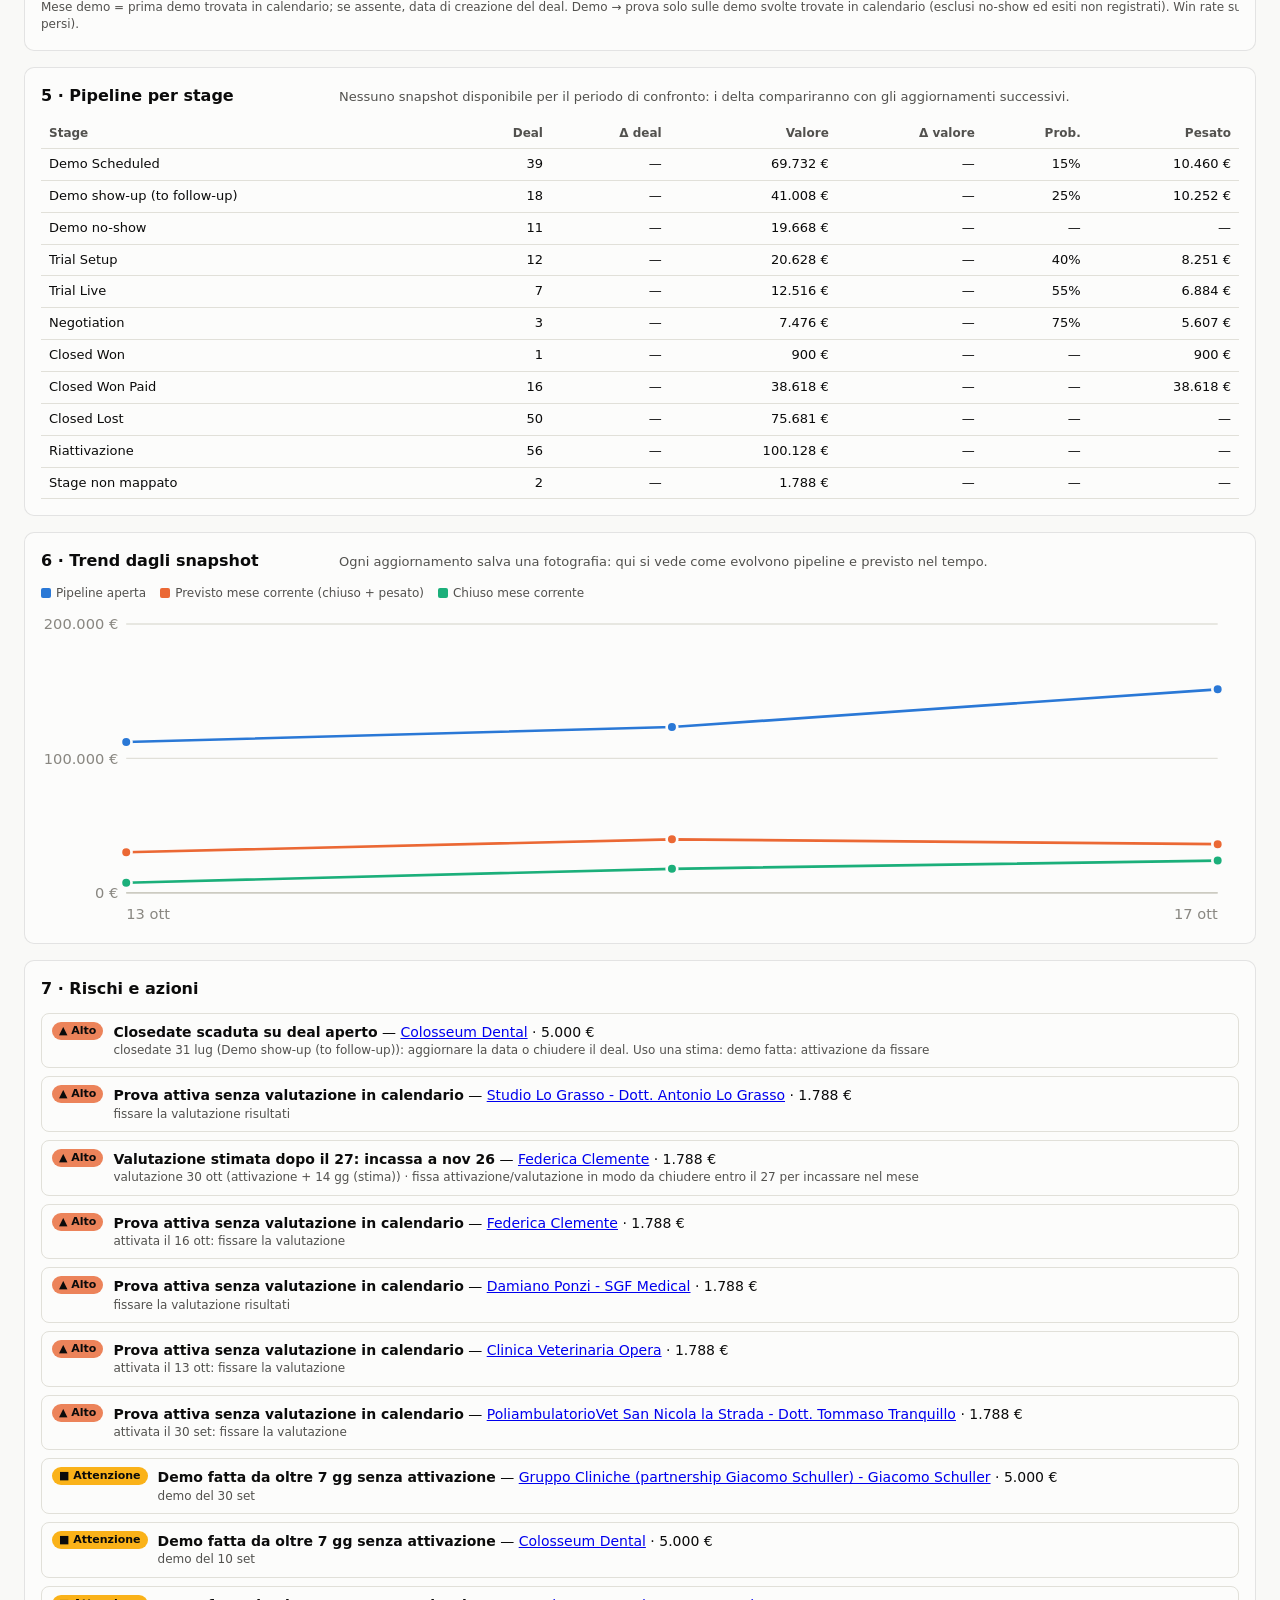
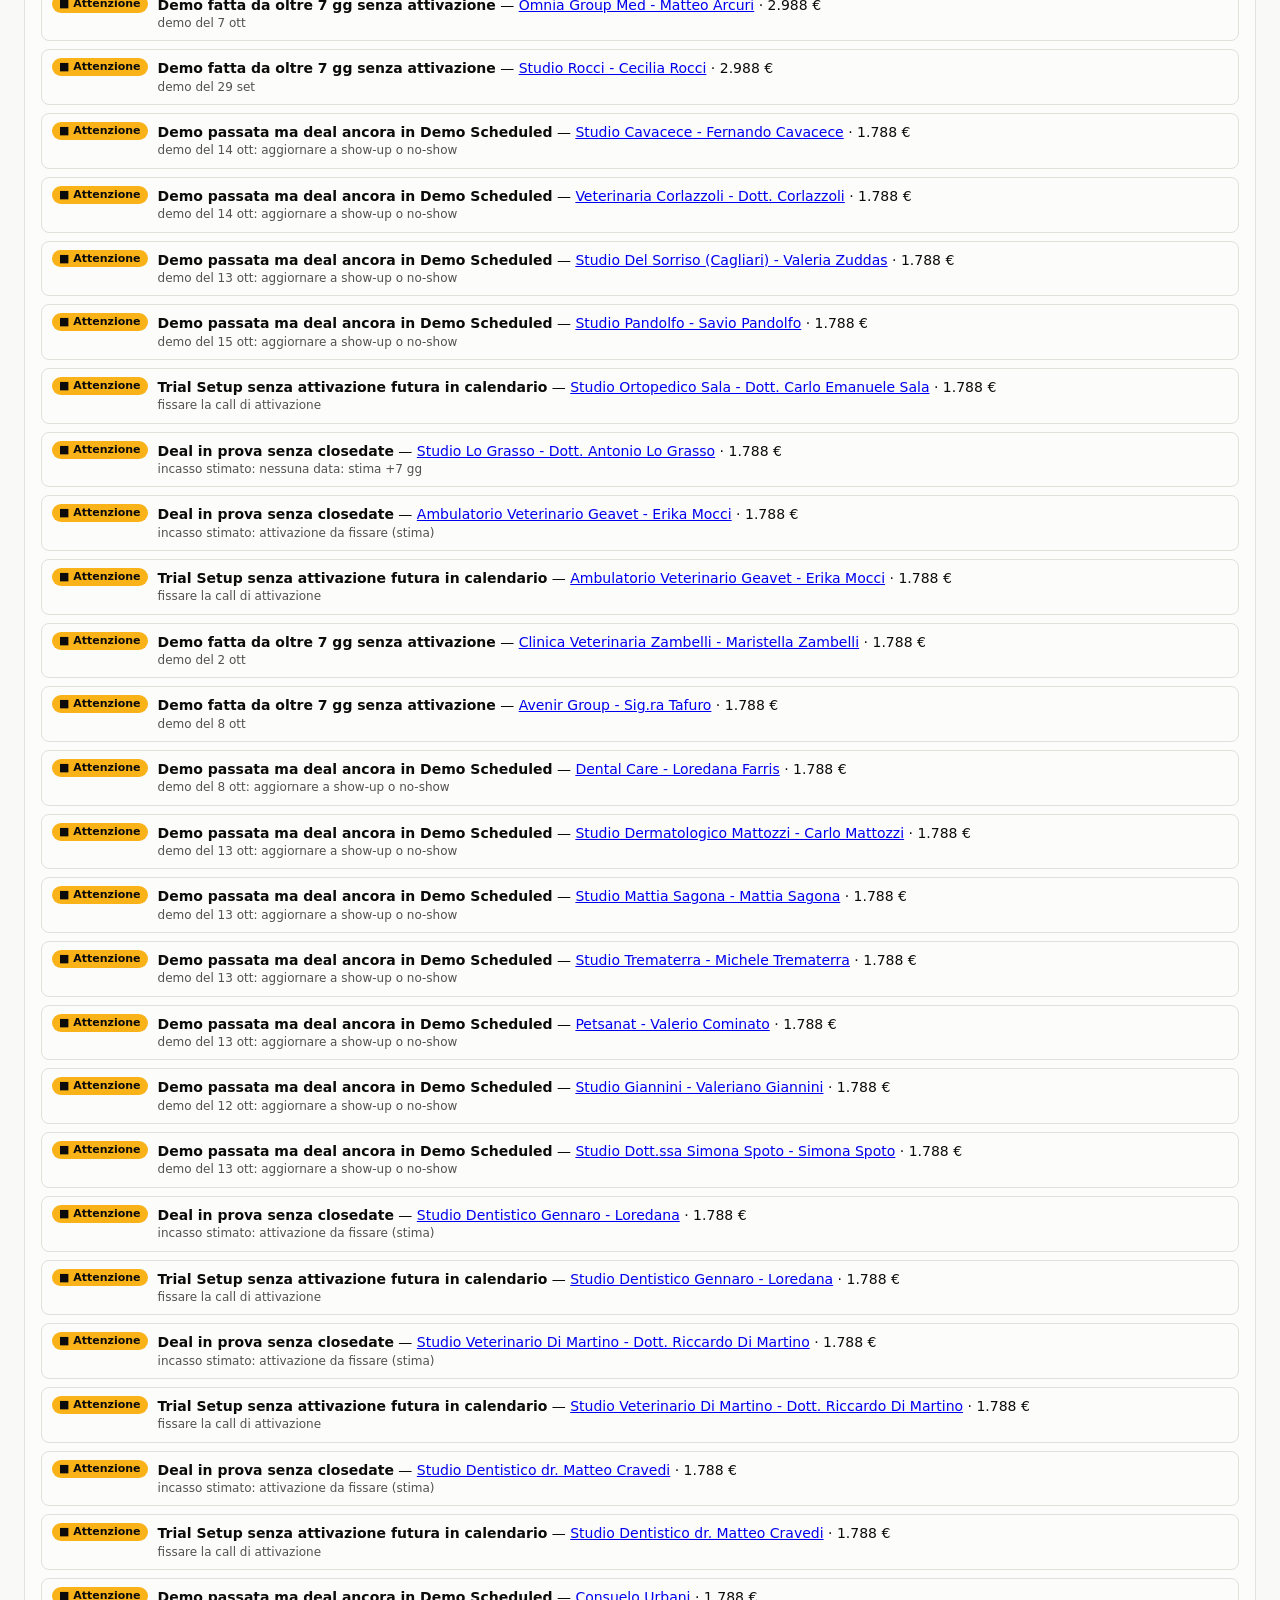
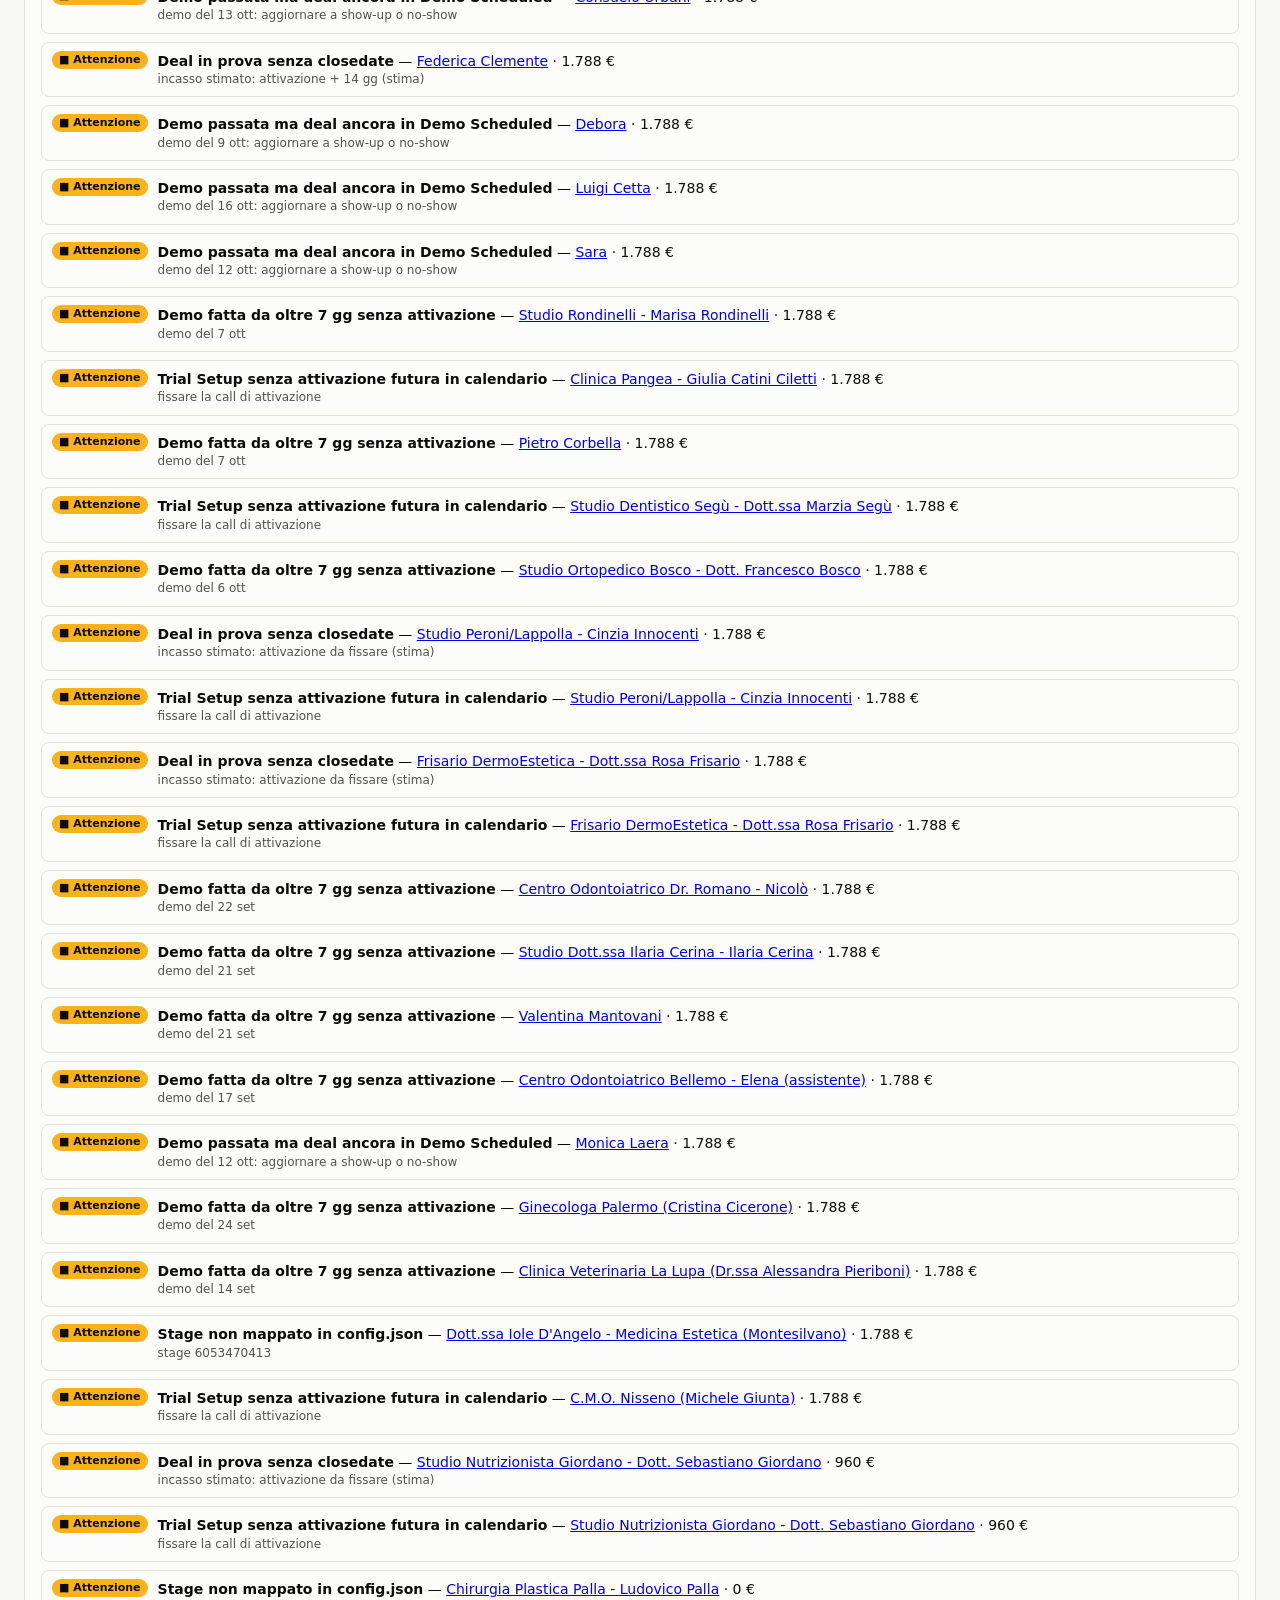
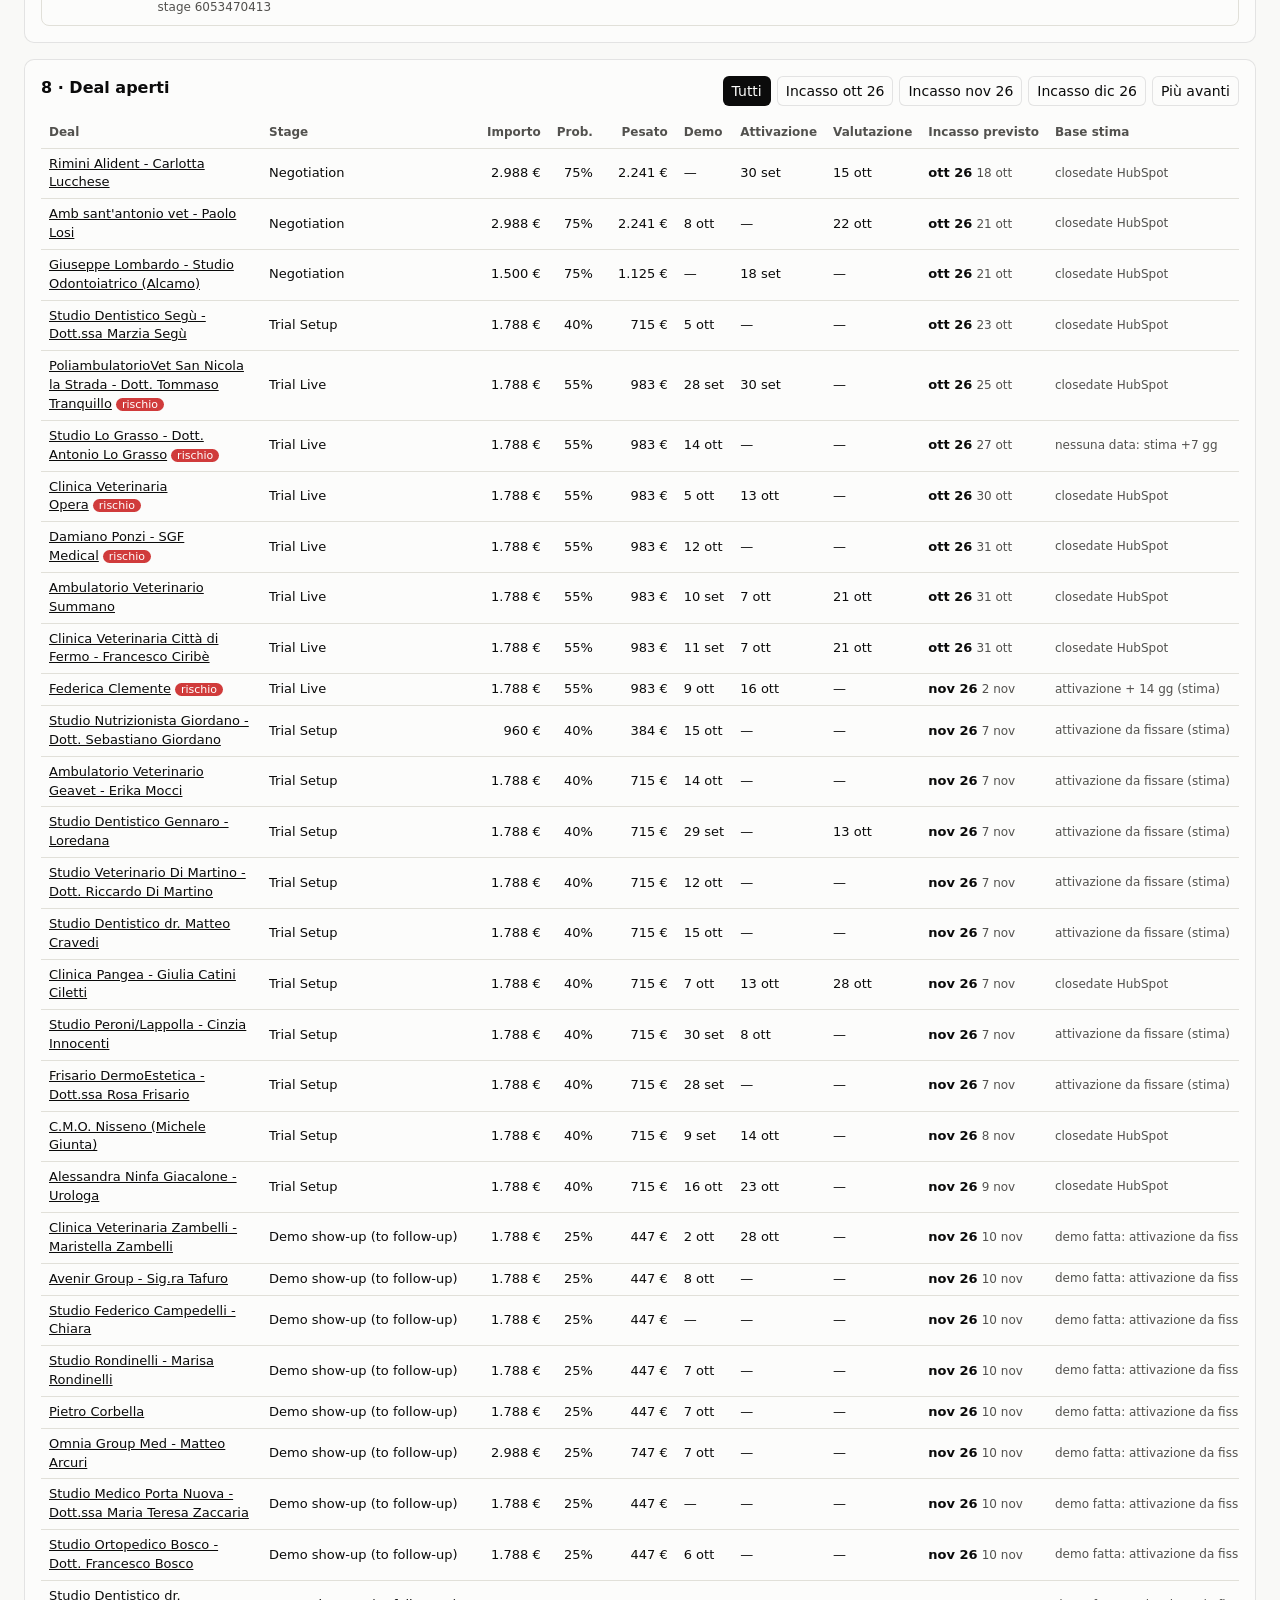
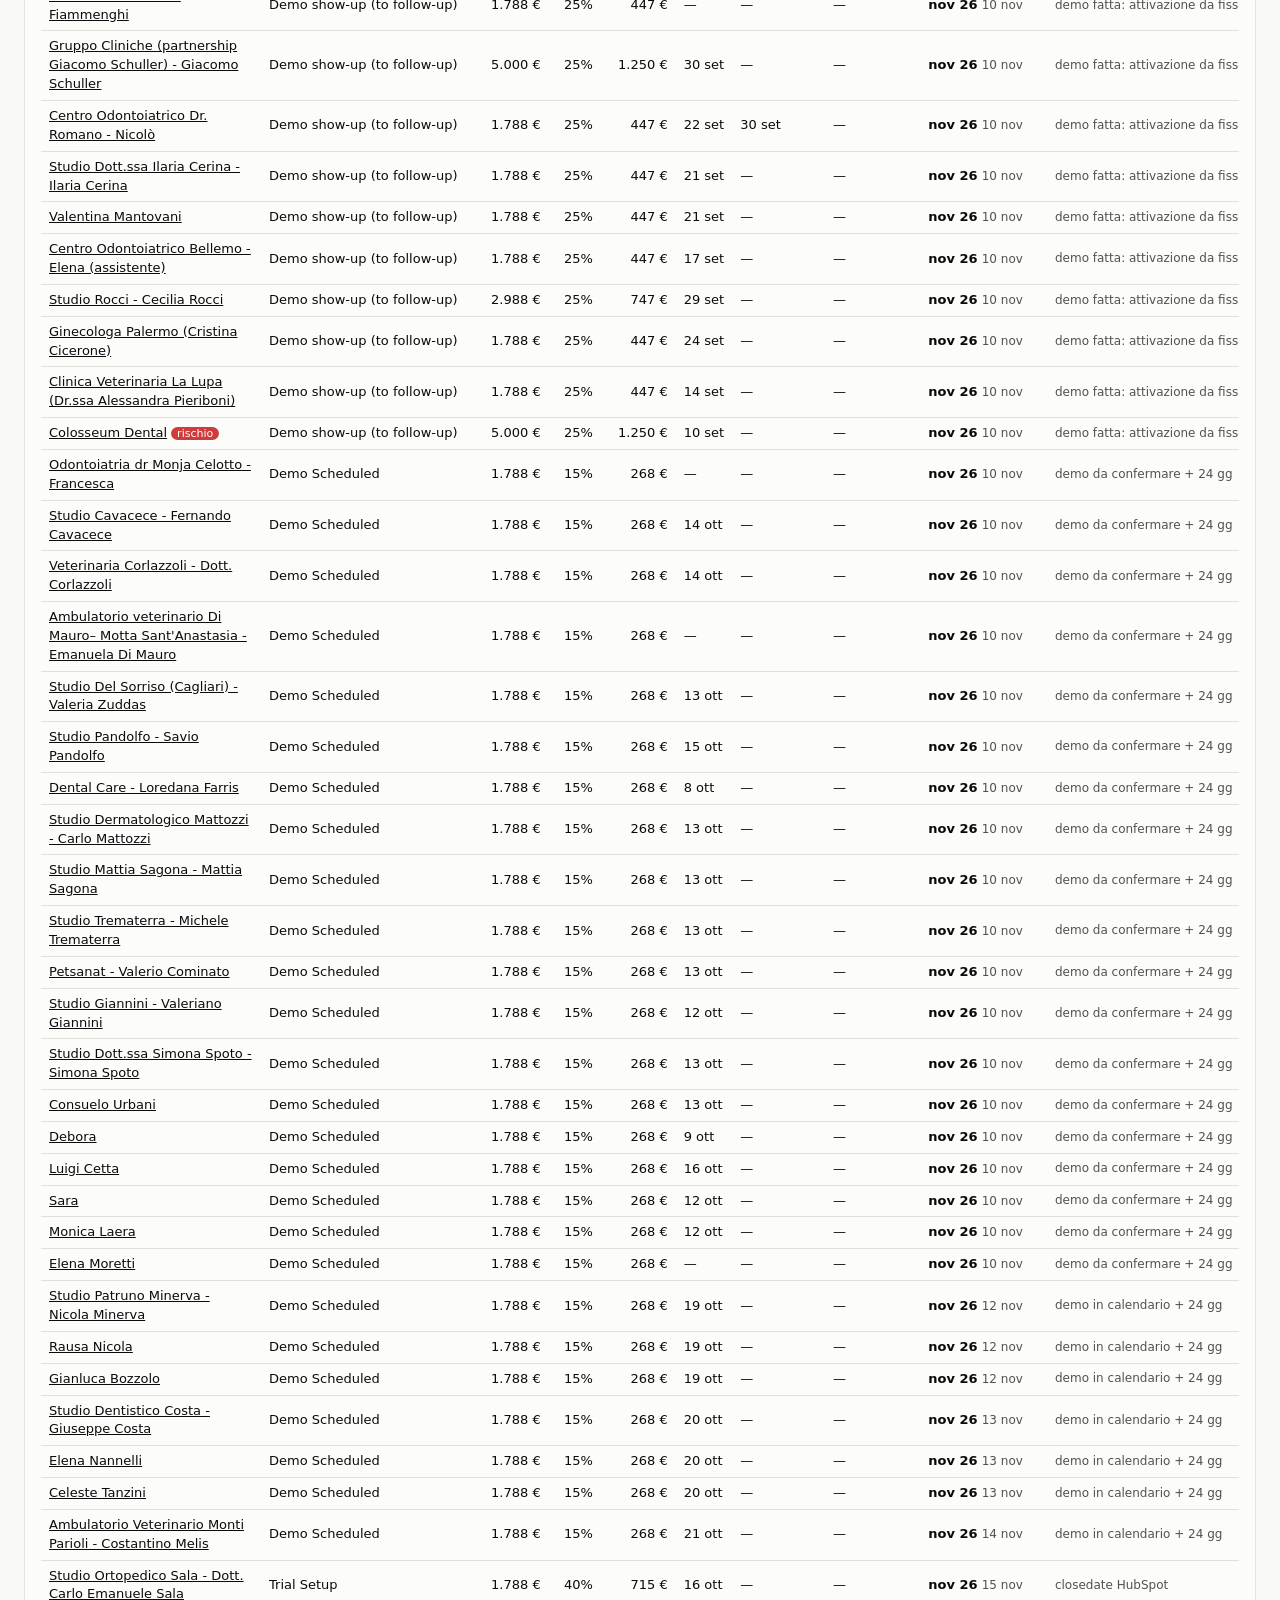
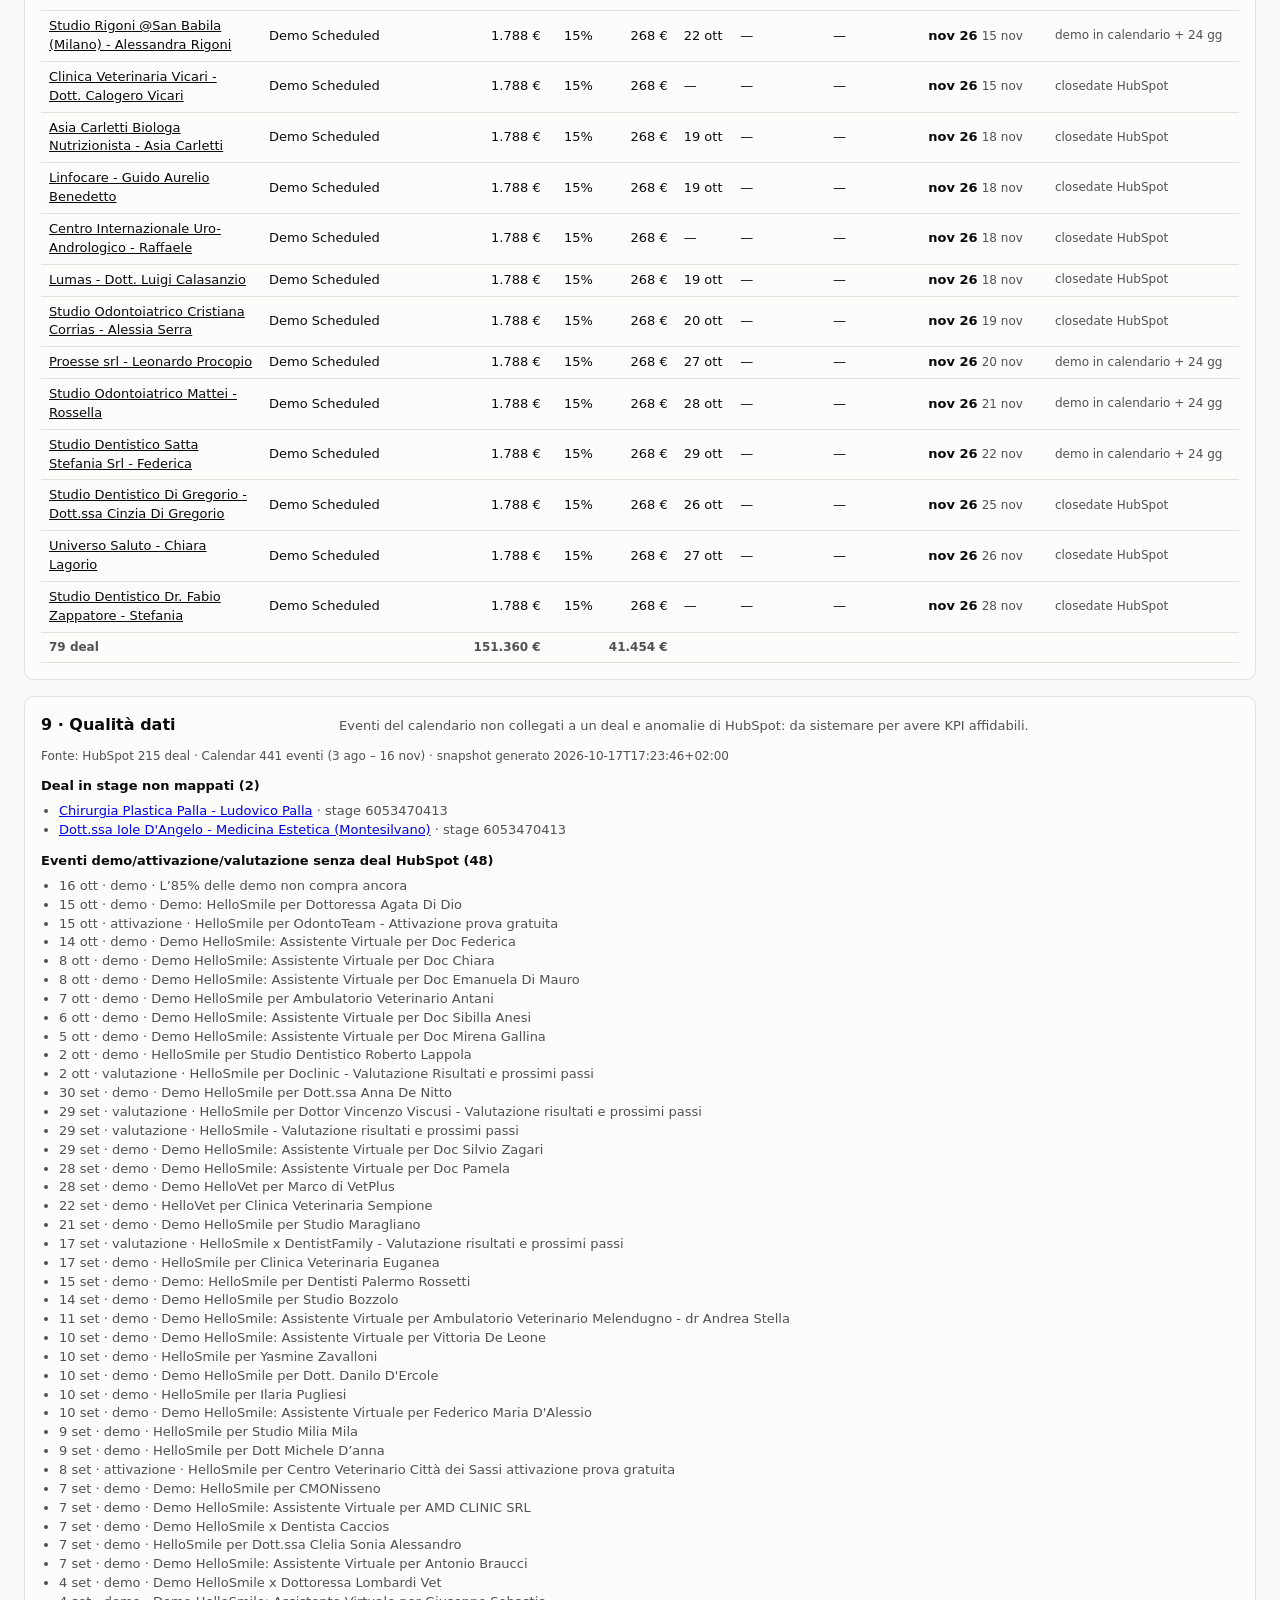
==== commit 55f7c2f3: "Piani di incasso: unica soluzione, trimestrale, semestrale, personalizzato; rate persistite con stat" ====
--- a/dashboard/index.html
+++ b/dashboard/index.html
@@ -81,12 +81,12 @@
     <div class="table-wrap" style="margin-top:12px"><table id="commTable"></table></div>
     <div class="bridge">
       <div class="bridge-head"><h3>Buste paga: commissioni erogate per mese di busta</h3></div>
-      <p class="hint">Ogni busta contiene le commissioni dei contratti incassati in quel mese, anche se firmati nei mesi precedenti (acconti, rate, pagamenti differiti).</p>
+      <p class="hint">Ogni busta contiene le commissioni delle rate incassate in quel mese, anche di contratti firmati nei mesi precedenti. <b>Lorde/Nette</b> = rate già incassate; <b>Previste</b> = anche le rate da incassare e la pipeline del mese.</p>
       <div class="table-wrap"><table id="slipTable"></table></div>
     </div>
     <div class="bridge" id="payPlans">
       <div class="bridge-head"><h3>Incasso dei deal chiusi</h3><span class="muted" id="payMsg"></span></div>
-      <p class="hint">Per ogni deal firmato indica come paga il cliente: la sua quota della commissione entra in busta nei mesi di incasso. Di default l'incasso è alla firma. Per le rate: acconto alla firma (anche 0%), numero di rate mensili e dopo quanti mesi dalla firma arriva la prima. Con <b>Rate con mese e importo a scelta</b> decidi il mese e l'importo di ogni rata (es. acconto alla firma, seconda rata a gennaio, terza ad aprile): la parte non ancora pianificata resta in attesa e non entra in nessuna busta.</p>
+      <p class="hint">La commissione <b>matura alla firma</b> (contrattato) ma <b>entra in busta solo quando il cliente paga</b> ogni rata. Per ogni deal scegli il piano: <b>Unica soluzione</b> (predefinito), <b>Trimestrale</b> (3 rate uguali ogni 3 mesi, la prima alla firma), <b>Semestrale</b> (2 rate uguali a 6 mesi, la prima alla firma) o <b>Personalizzato</b>. Le rate si salvano così come sono: puoi cambiare a mano data, importo e stato (incassata / da incassare) se il cliente cambia piano in corsa. Una rata senza data resta "da confermare" e non entra in nessuna busta.</p>
       <div class="table-wrap"><table></table></div>
     </div>
     <div class="bridge" id="sim"></div>
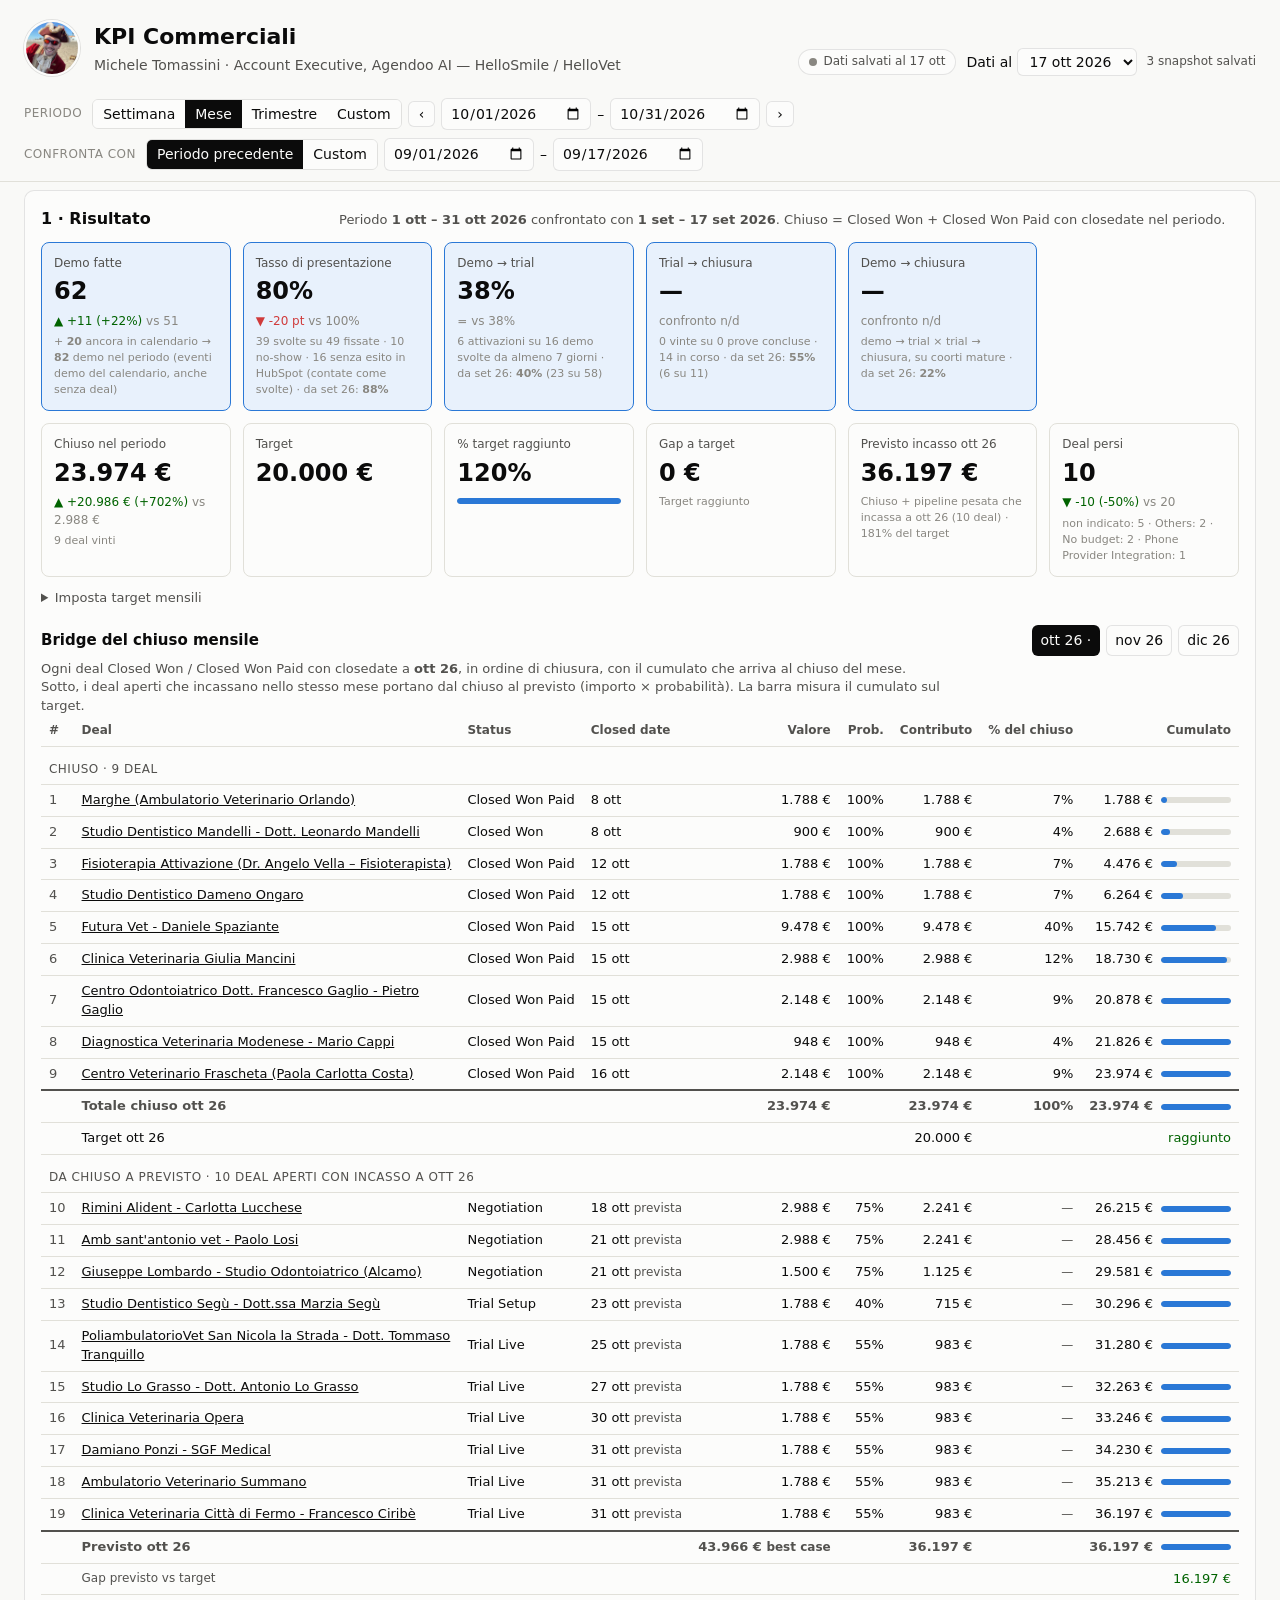
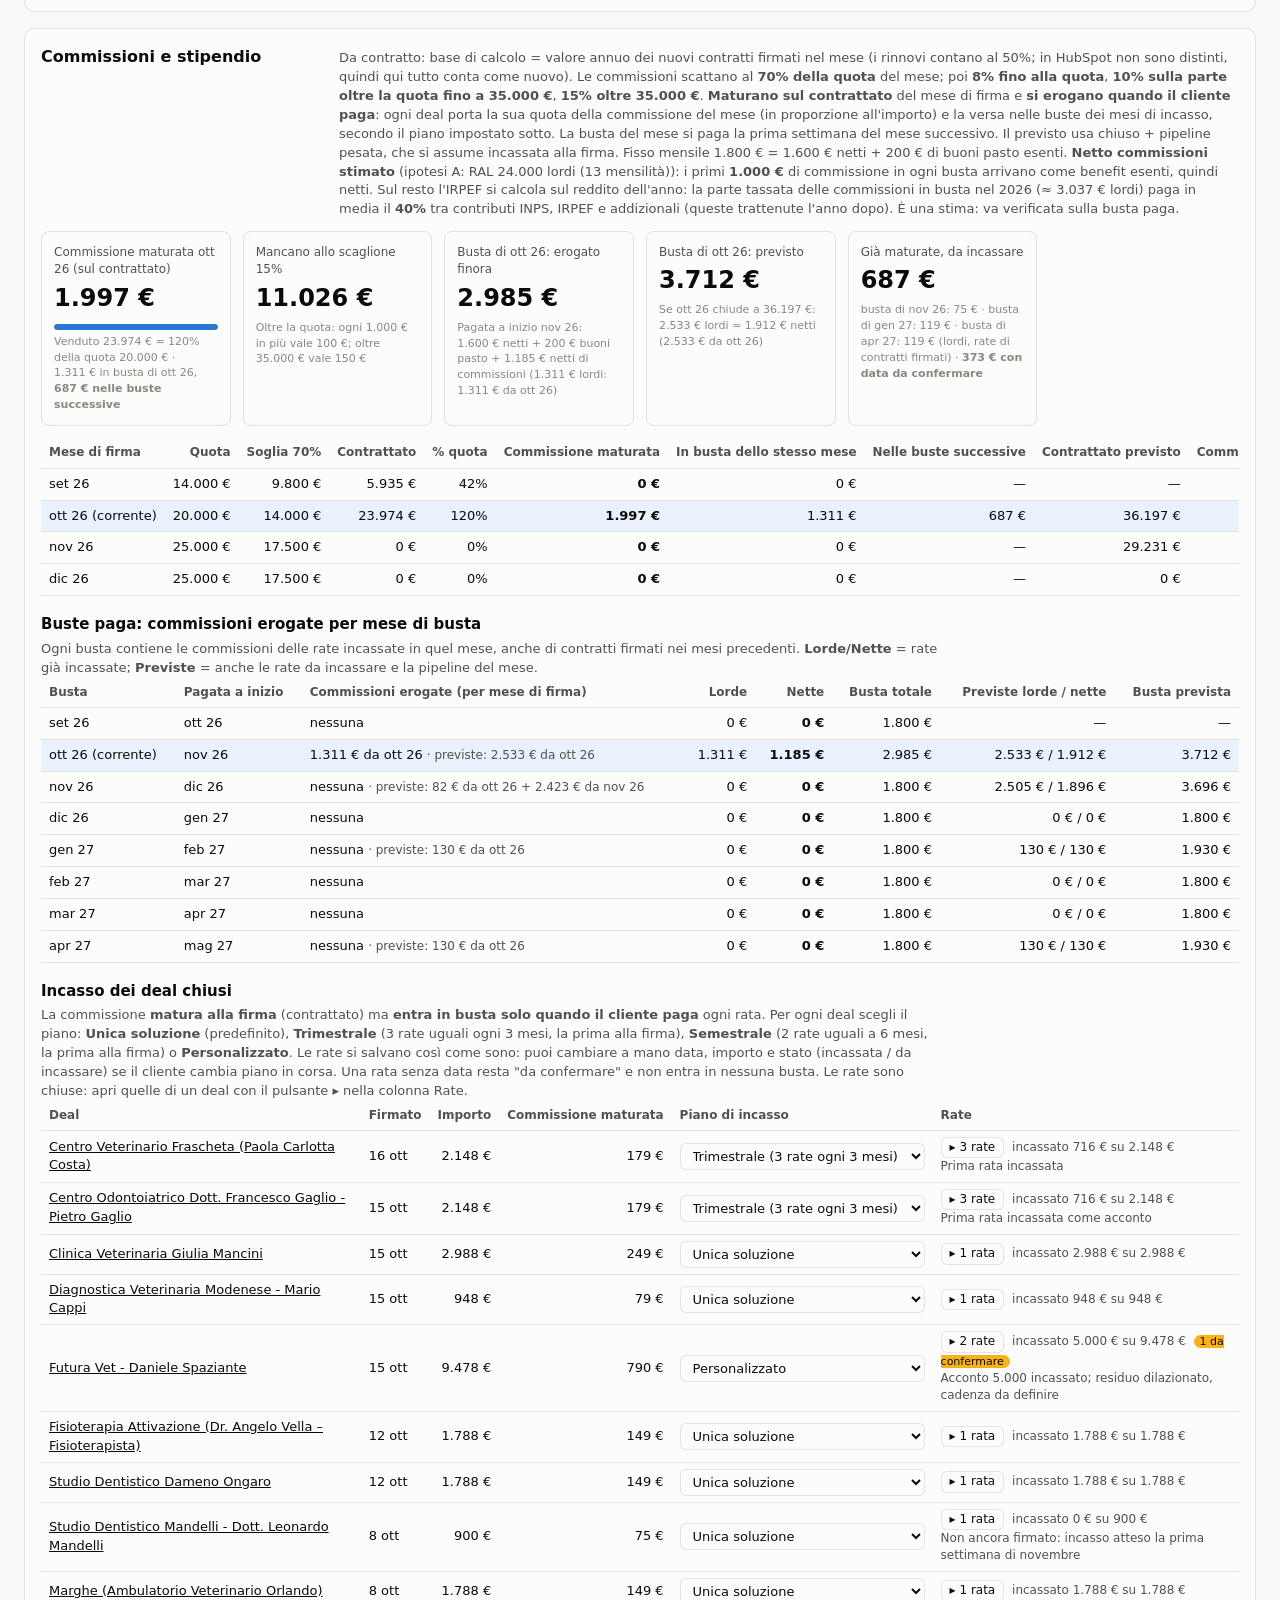
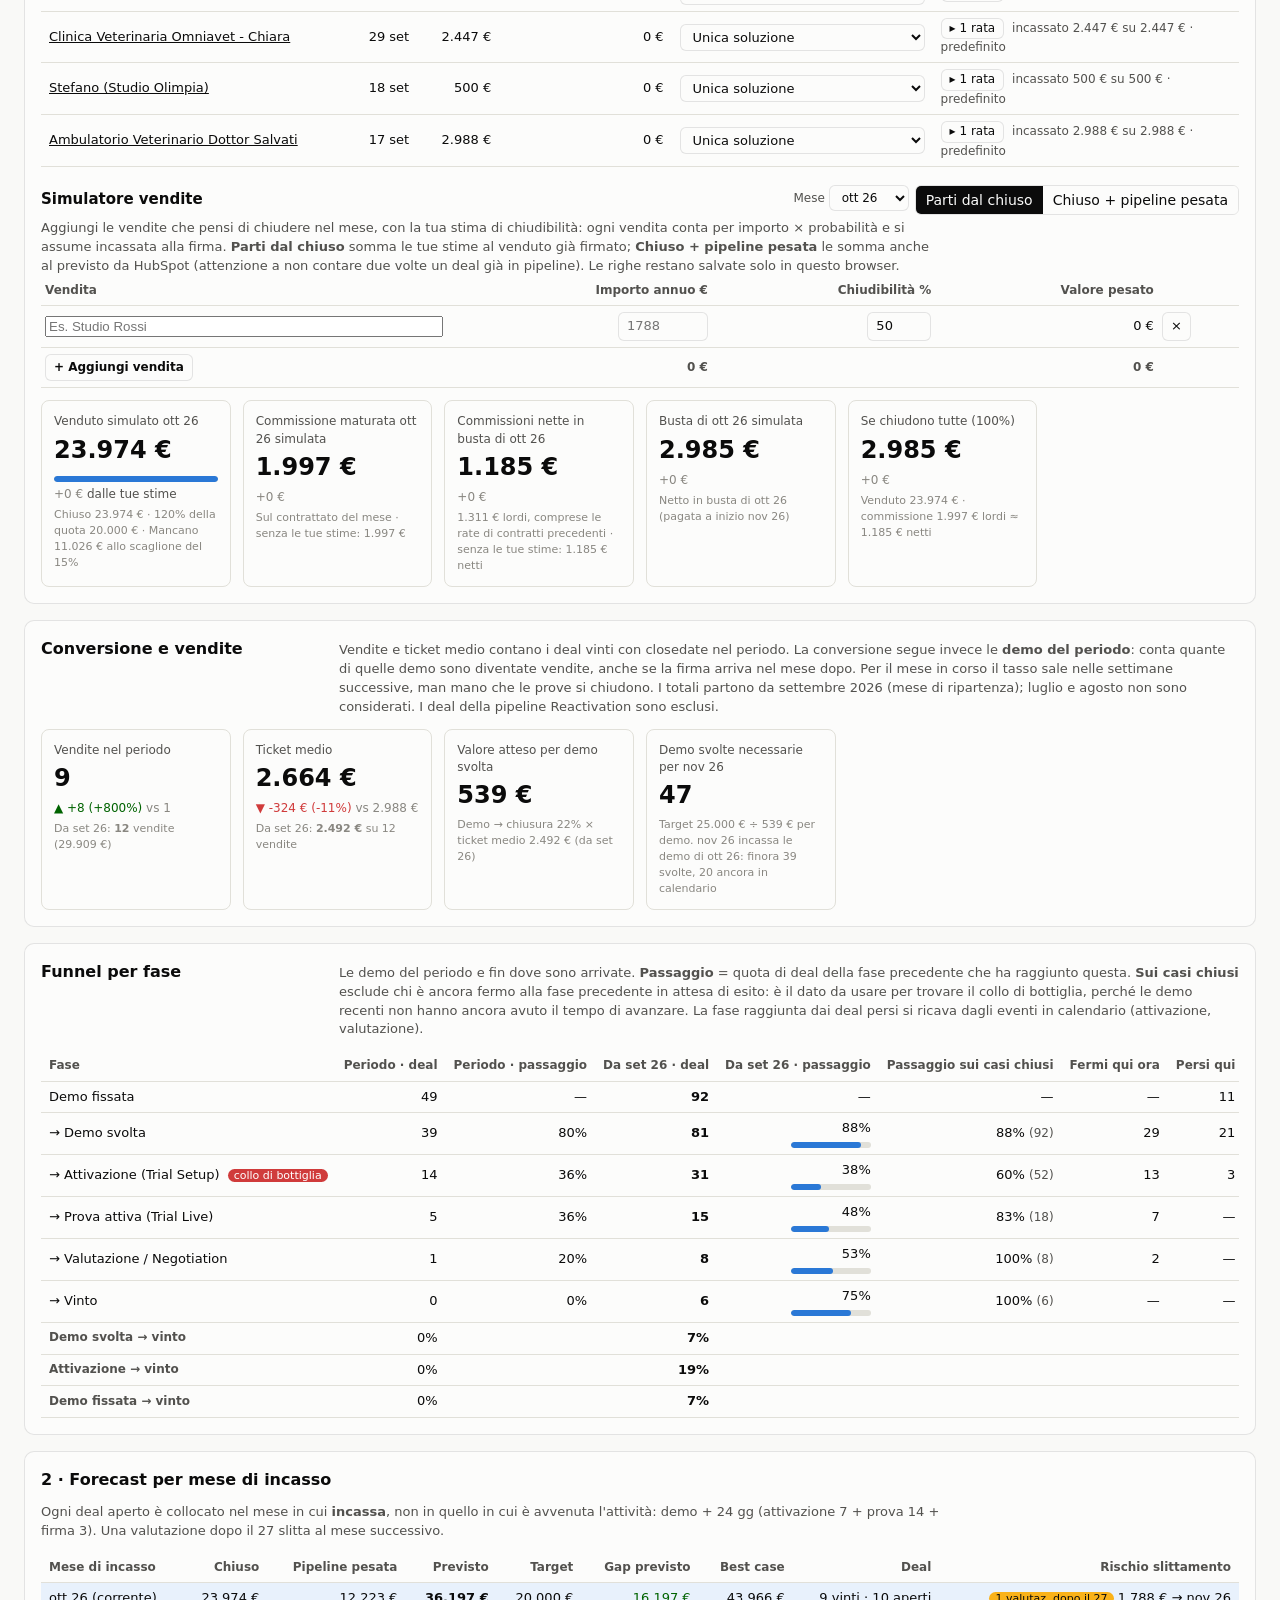
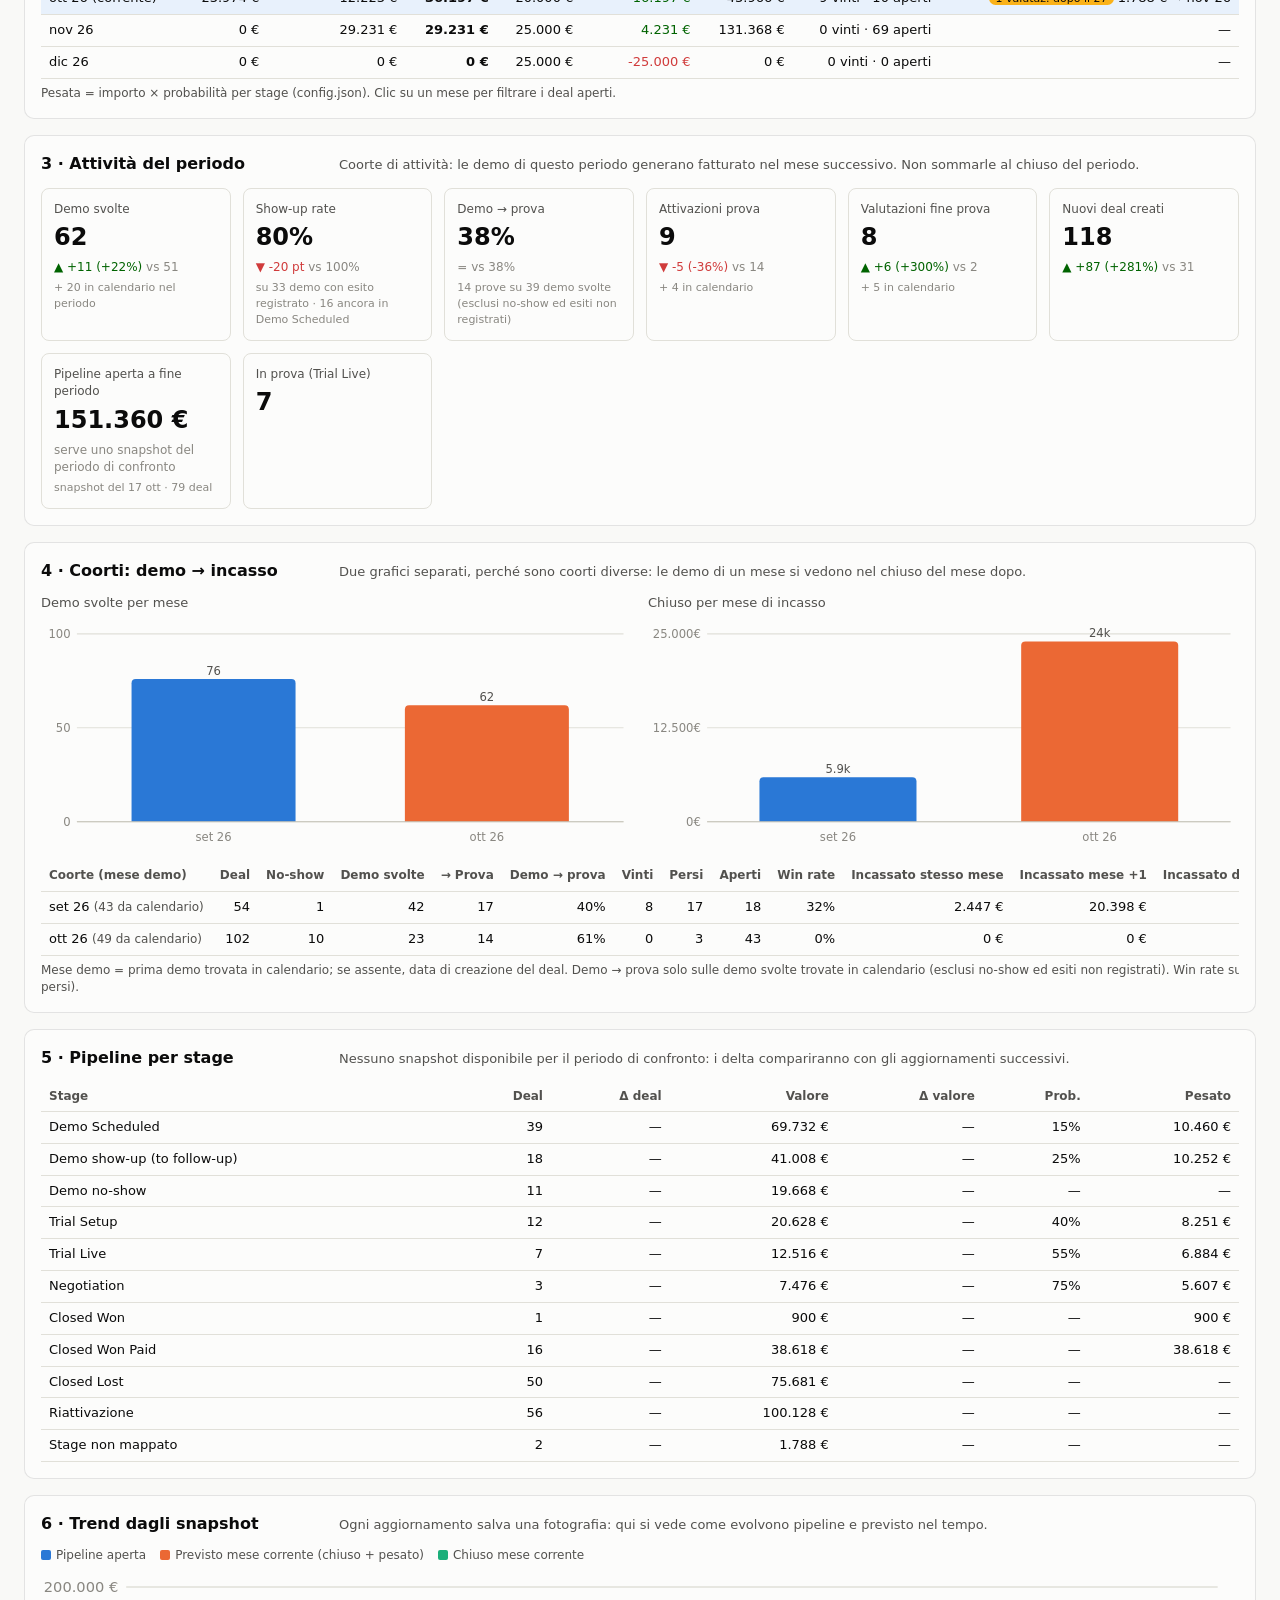
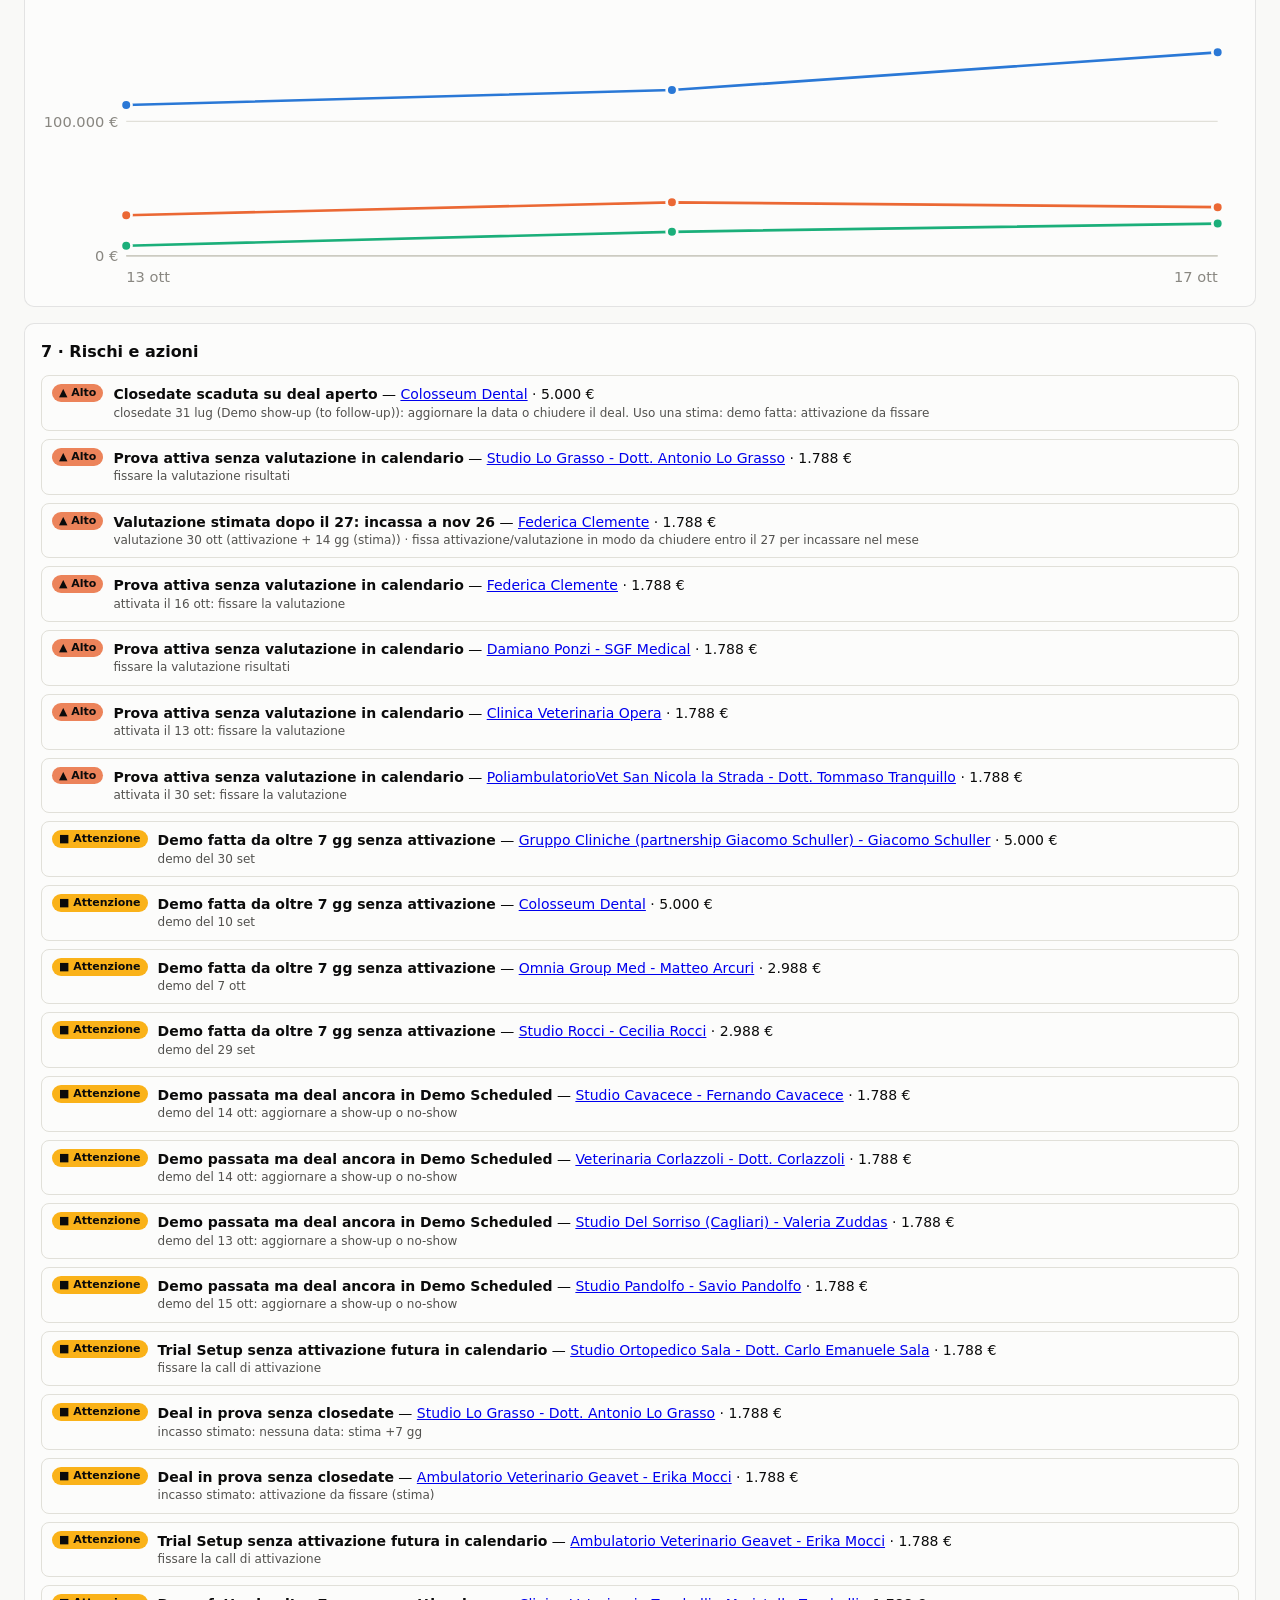
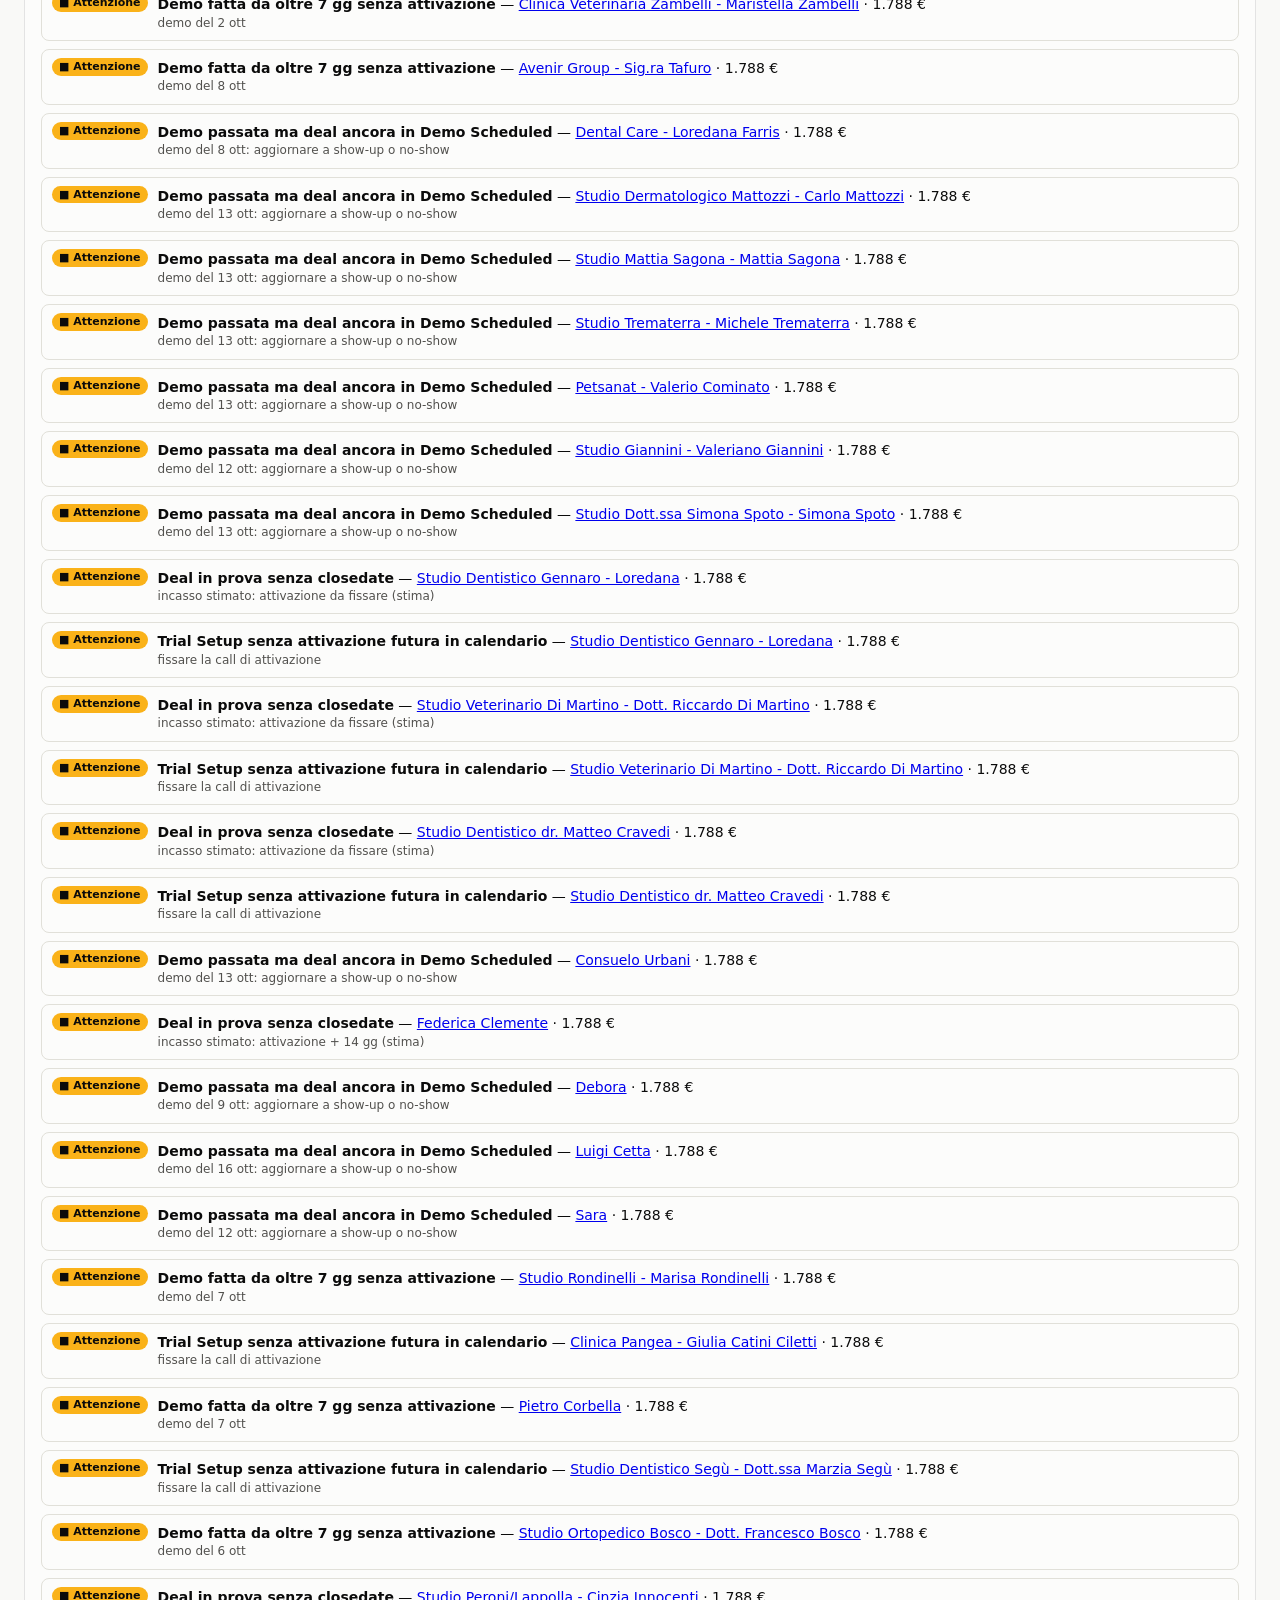
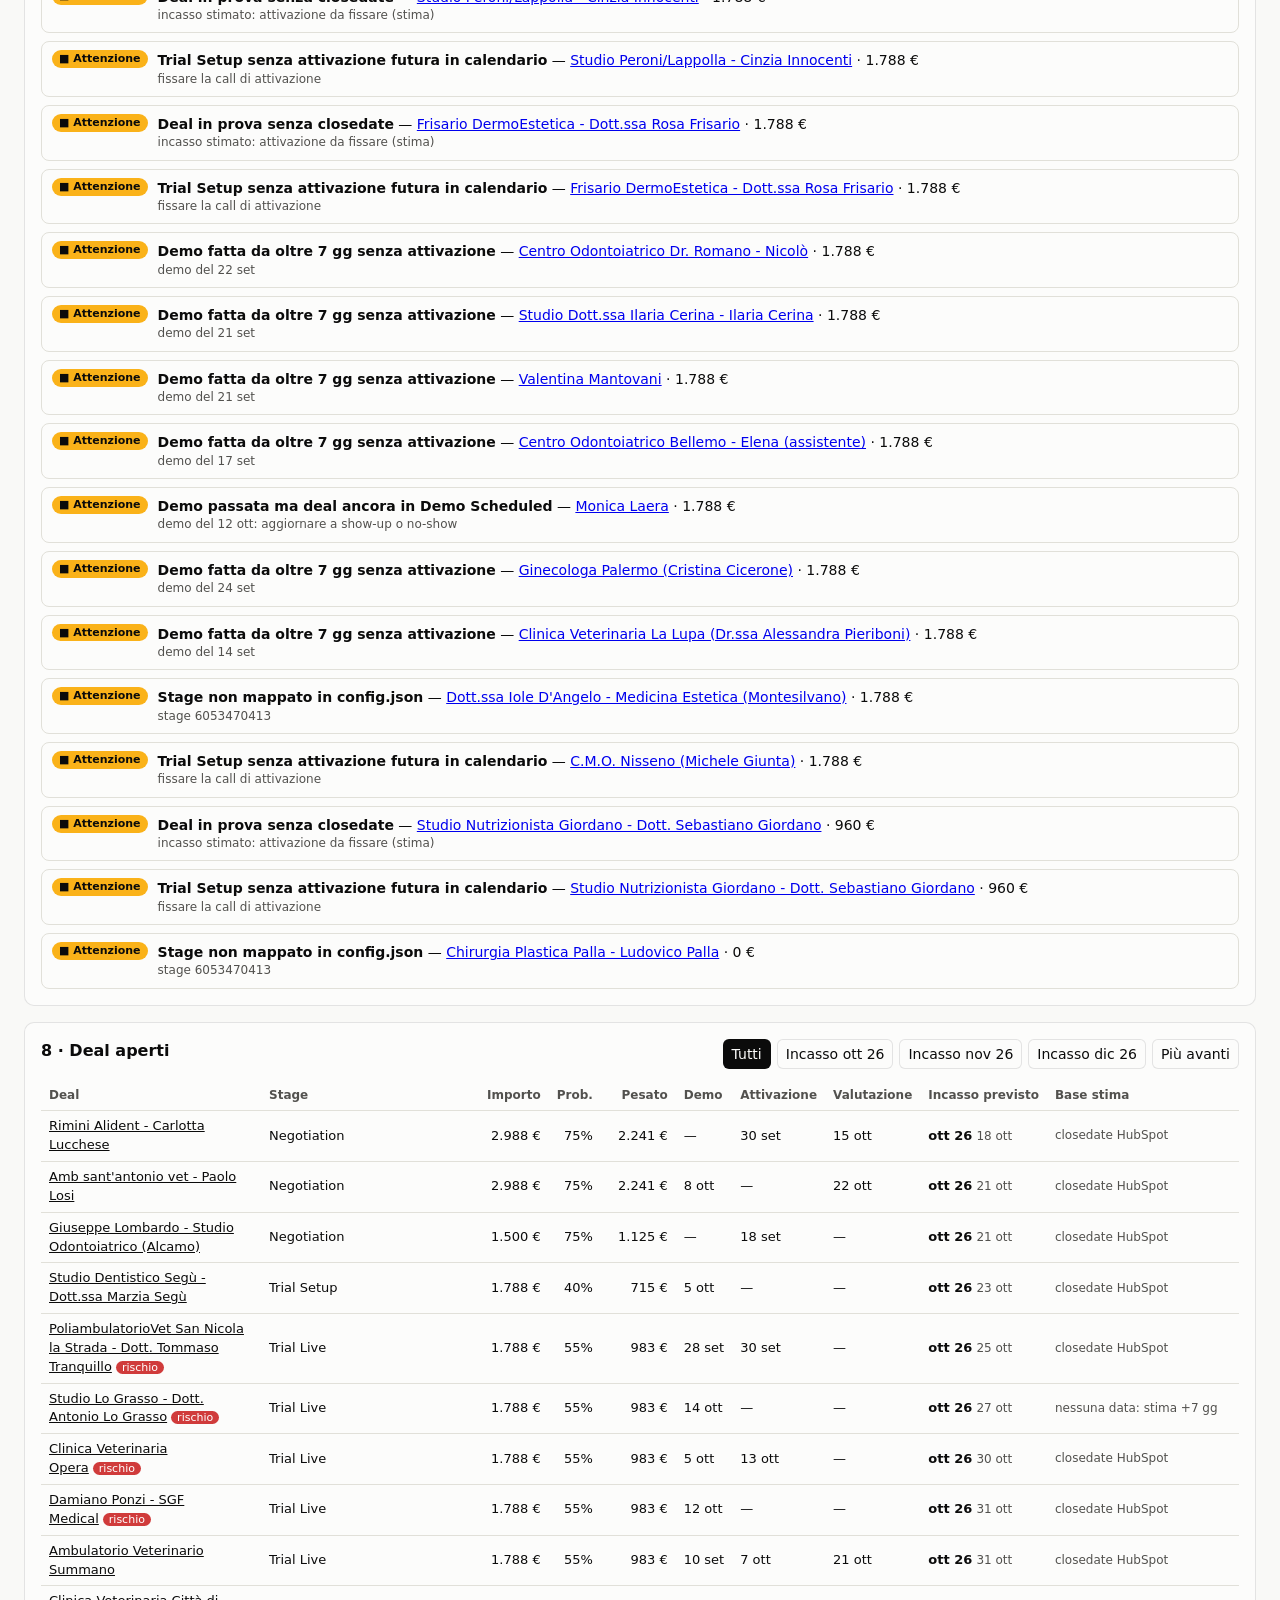
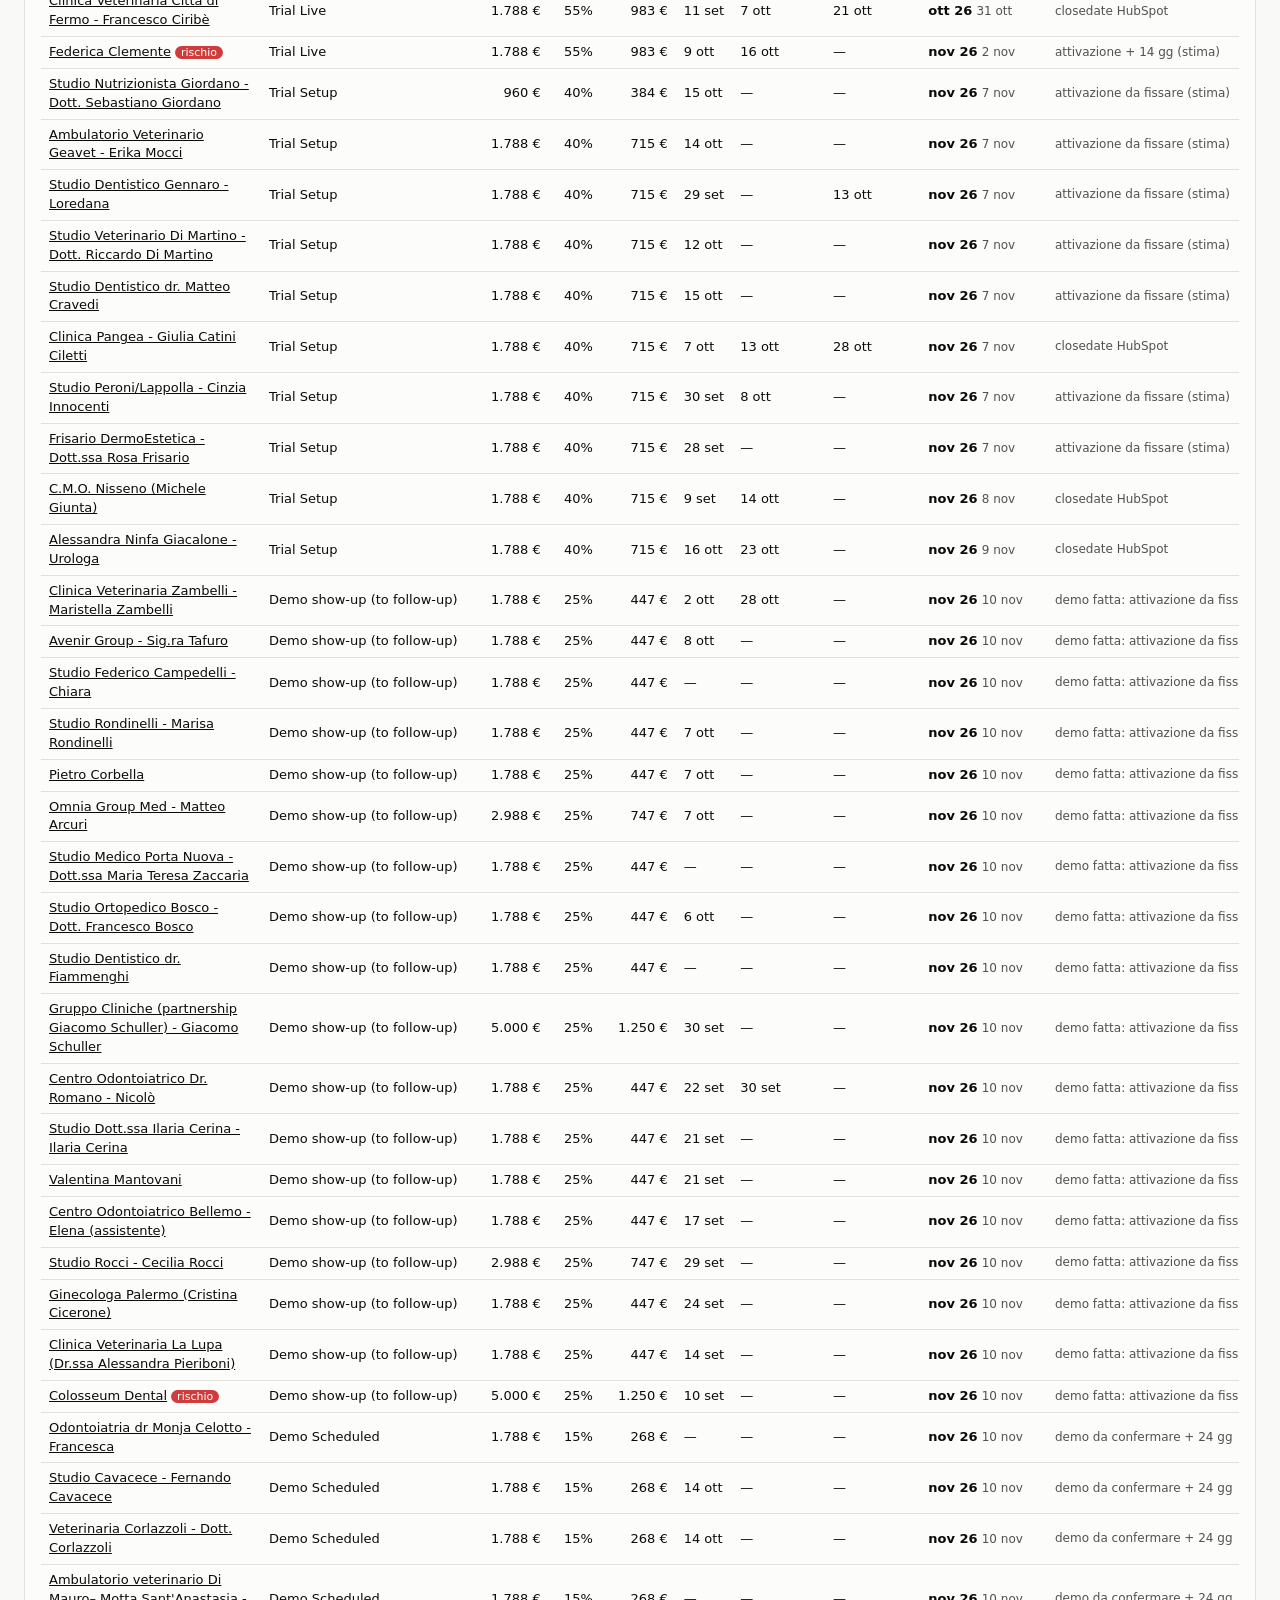
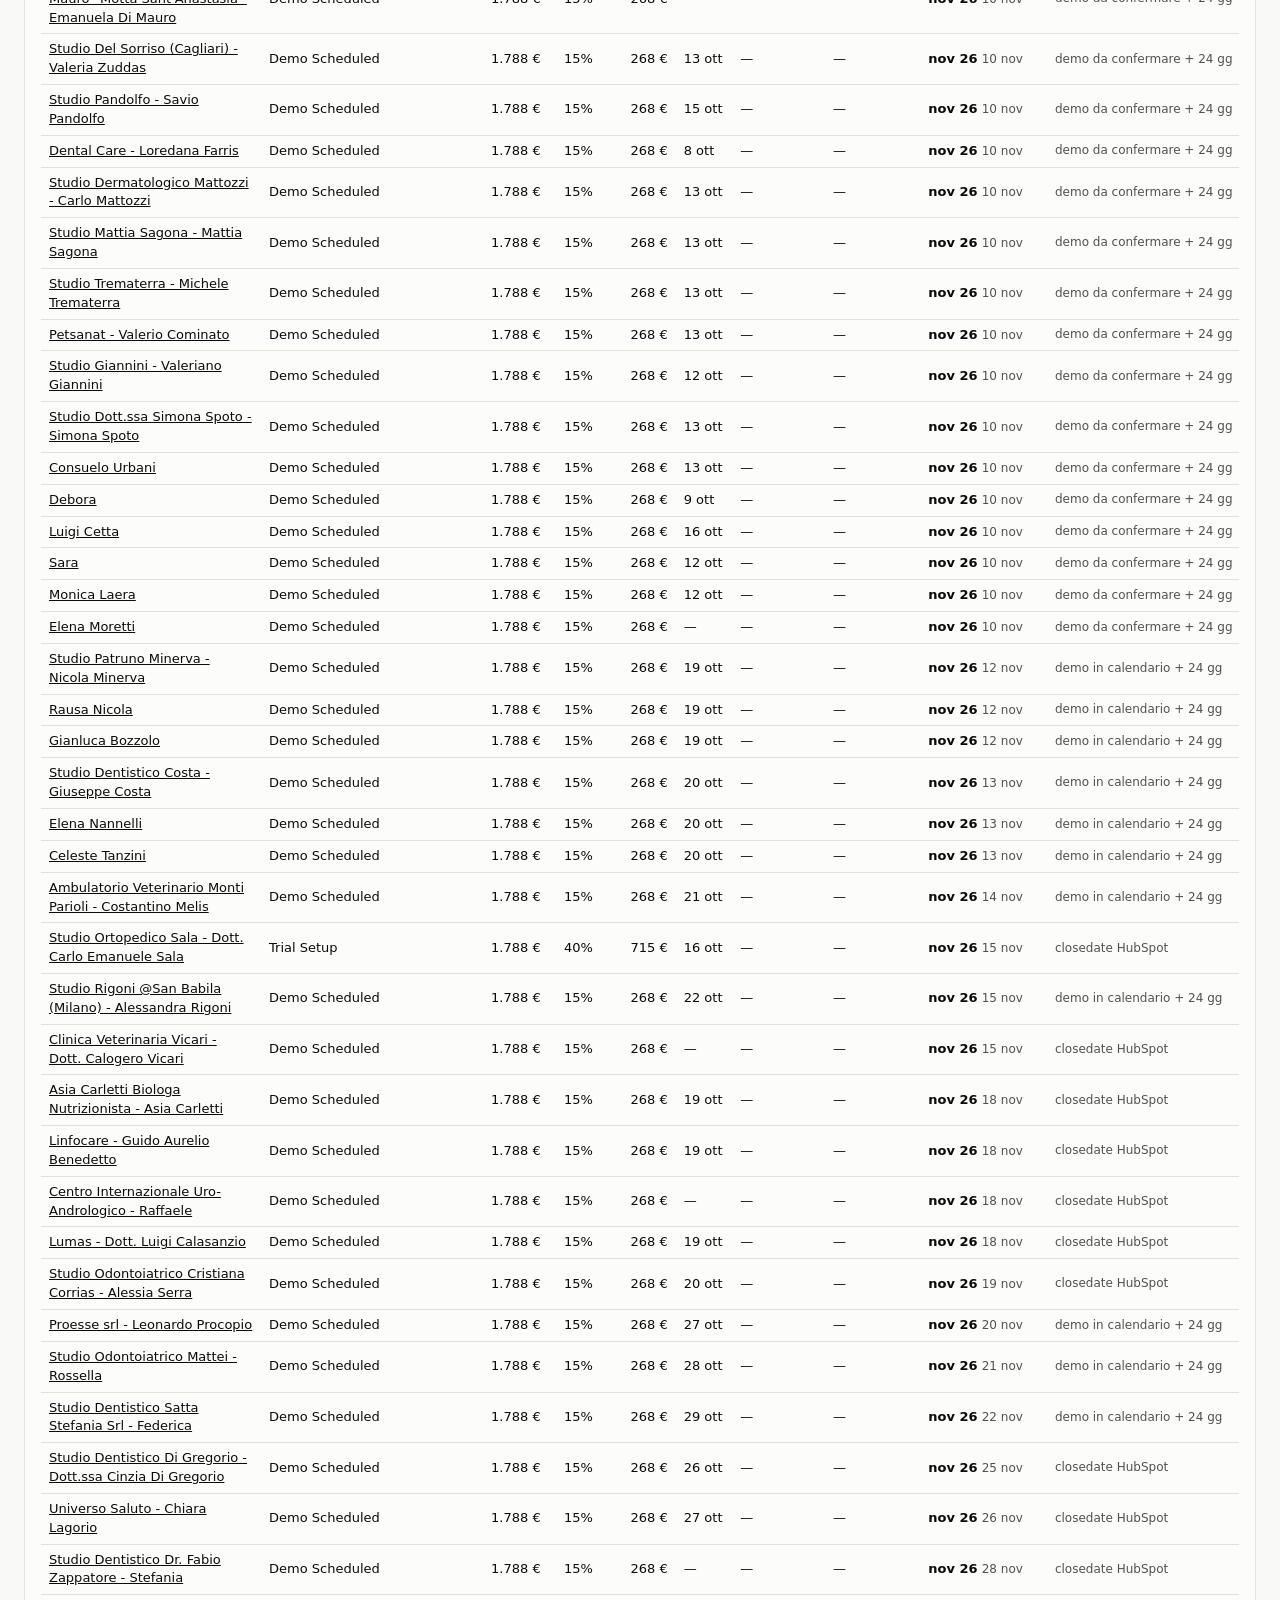
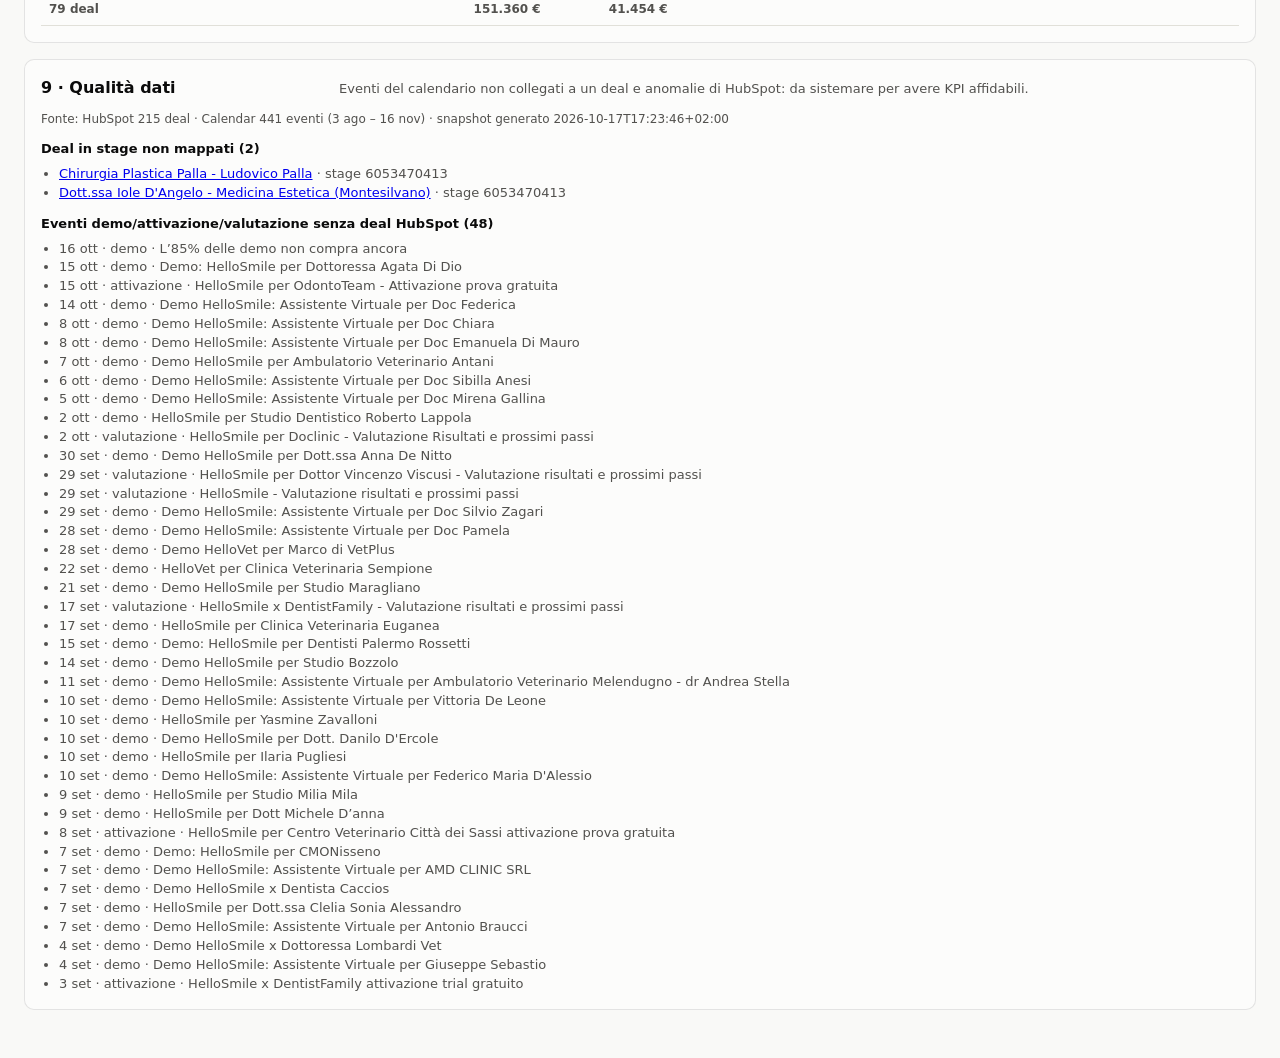
==== commit 69fe3110: "Incasso dei deal: rate chiuse di default, si aprono per deal con il pulsante nella colonna Rate Co-A" ====
--- a/dashboard/index.html
+++ b/dashboard/index.html
@@ -86,7 +86,7 @@
     </div>
     <div class="bridge" id="payPlans">
       <div class="bridge-head"><h3>Incasso dei deal chiusi</h3><span class="muted" id="payMsg"></span></div>
-      <p class="hint">La commissione <b>matura alla firma</b> (contrattato) ma <b>entra in busta solo quando il cliente paga</b> ogni rata. Per ogni deal scegli il piano: <b>Unica soluzione</b> (predefinito), <b>Trimestrale</b> (3 rate uguali ogni 3 mesi, la prima alla firma), <b>Semestrale</b> (2 rate uguali a 6 mesi, la prima alla firma) o <b>Personalizzato</b>. Le rate si salvano così come sono: puoi cambiare a mano data, importo e stato (incassata / da incassare) se il cliente cambia piano in corsa. Una rata senza data resta "da confermare" e non entra in nessuna busta.</p>
+      <p class="hint">La commissione <b>matura alla firma</b> (contrattato) ma <b>entra in busta solo quando il cliente paga</b> ogni rata. Per ogni deal scegli il piano: <b>Unica soluzione</b> (predefinito), <b>Trimestrale</b> (3 rate uguali ogni 3 mesi, la prima alla firma), <b>Semestrale</b> (2 rate uguali a 6 mesi, la prima alla firma) o <b>Personalizzato</b>. Le rate si salvano così come sono: puoi cambiare a mano data, importo e stato (incassata / da incassare) se il cliente cambia piano in corsa. Una rata senza data resta "da confermare" e non entra in nessuna busta. Le rate sono chiuse: apri quelle di un deal con il pulsante ▸ nella colonna Rate.</p>
       <div class="table-wrap"><table></table></div>
     </div>
     <div class="bridge" id="sim"></div>
--- a/dashboard/styles.css
+++ b/dashboard/styles.css
@@ -208,3 +208,4 @@
 .pay-line input[type=month] { font: inherit; color: var(--ink); background: var(--surface); border: 1px solid var(--ring); border-radius: 6px; padding: 3px 6px; }
 .pay-line input[type=number] { width: 90px; }
 .pay-k { font-size: 12px; min-width: 52px; }
+.pay-toggle { padding: 1px 8px; font-size: 12px; margin-right: 4px; }
